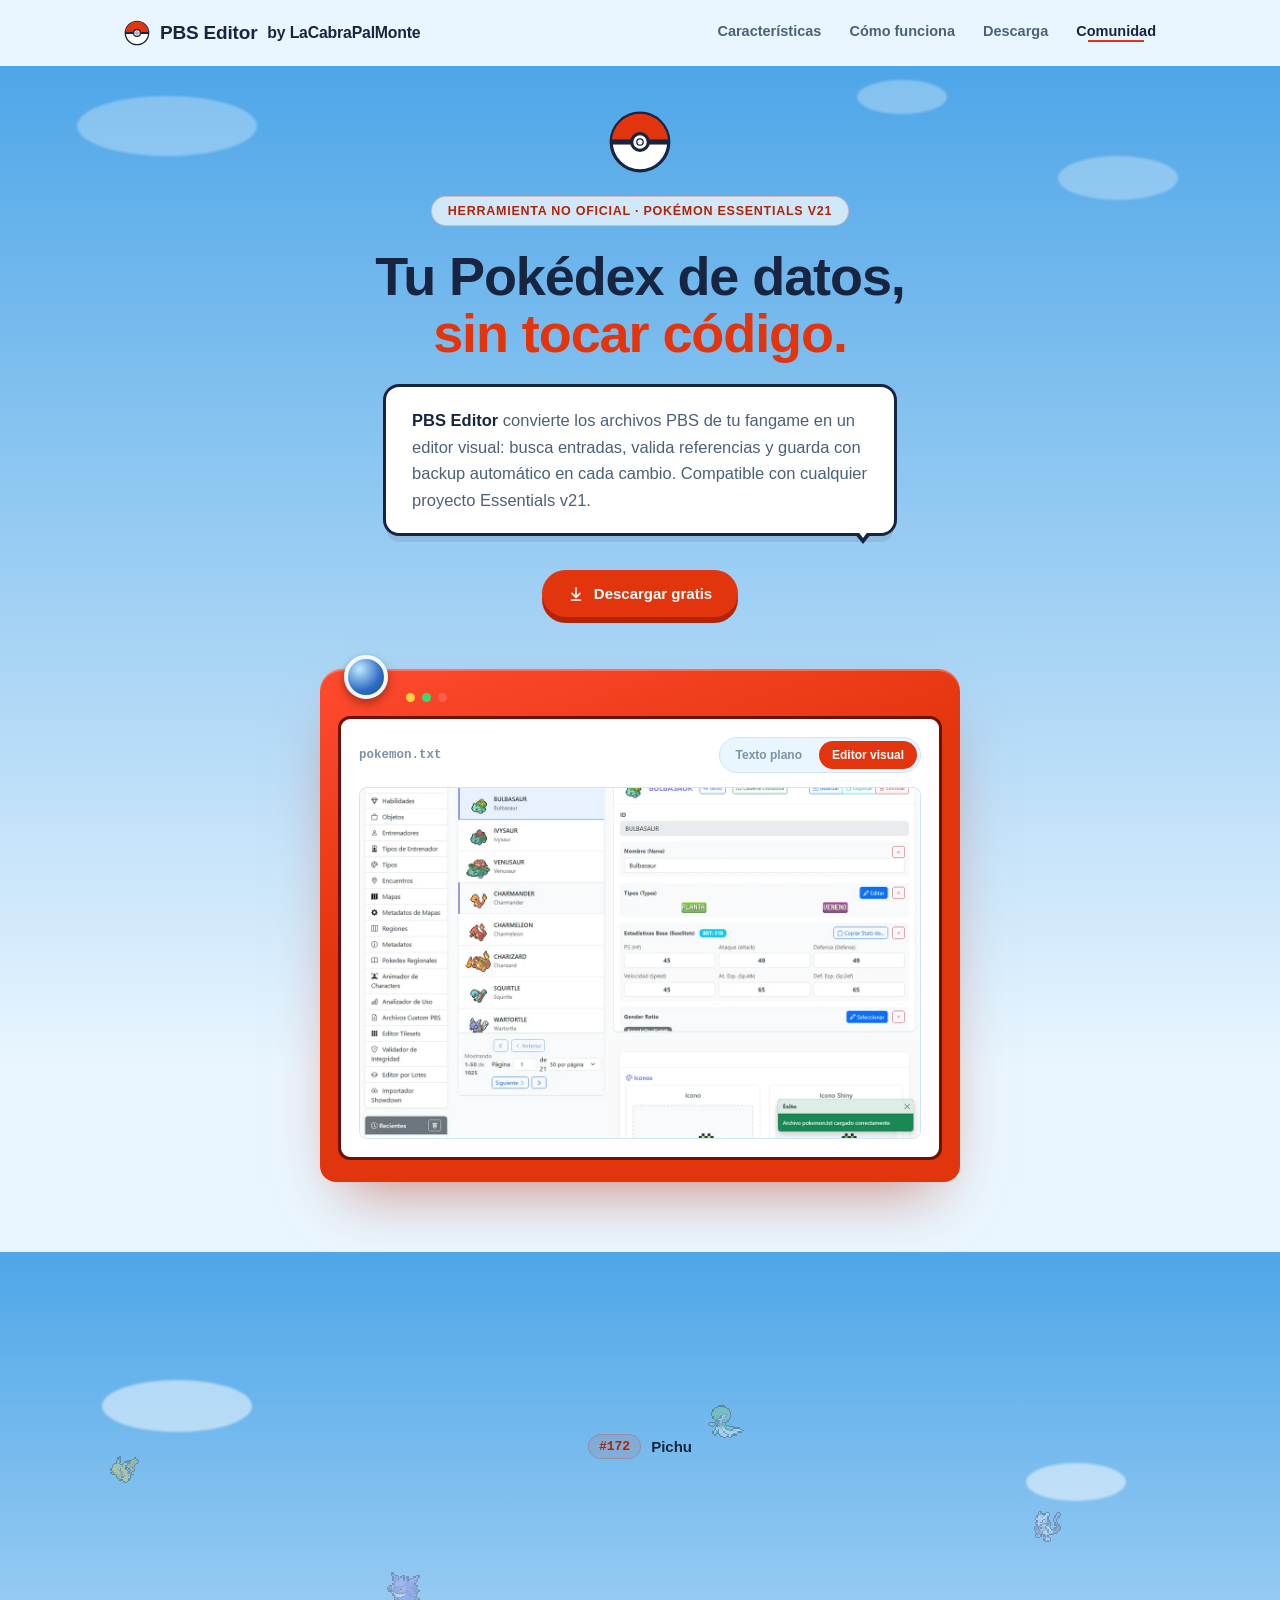
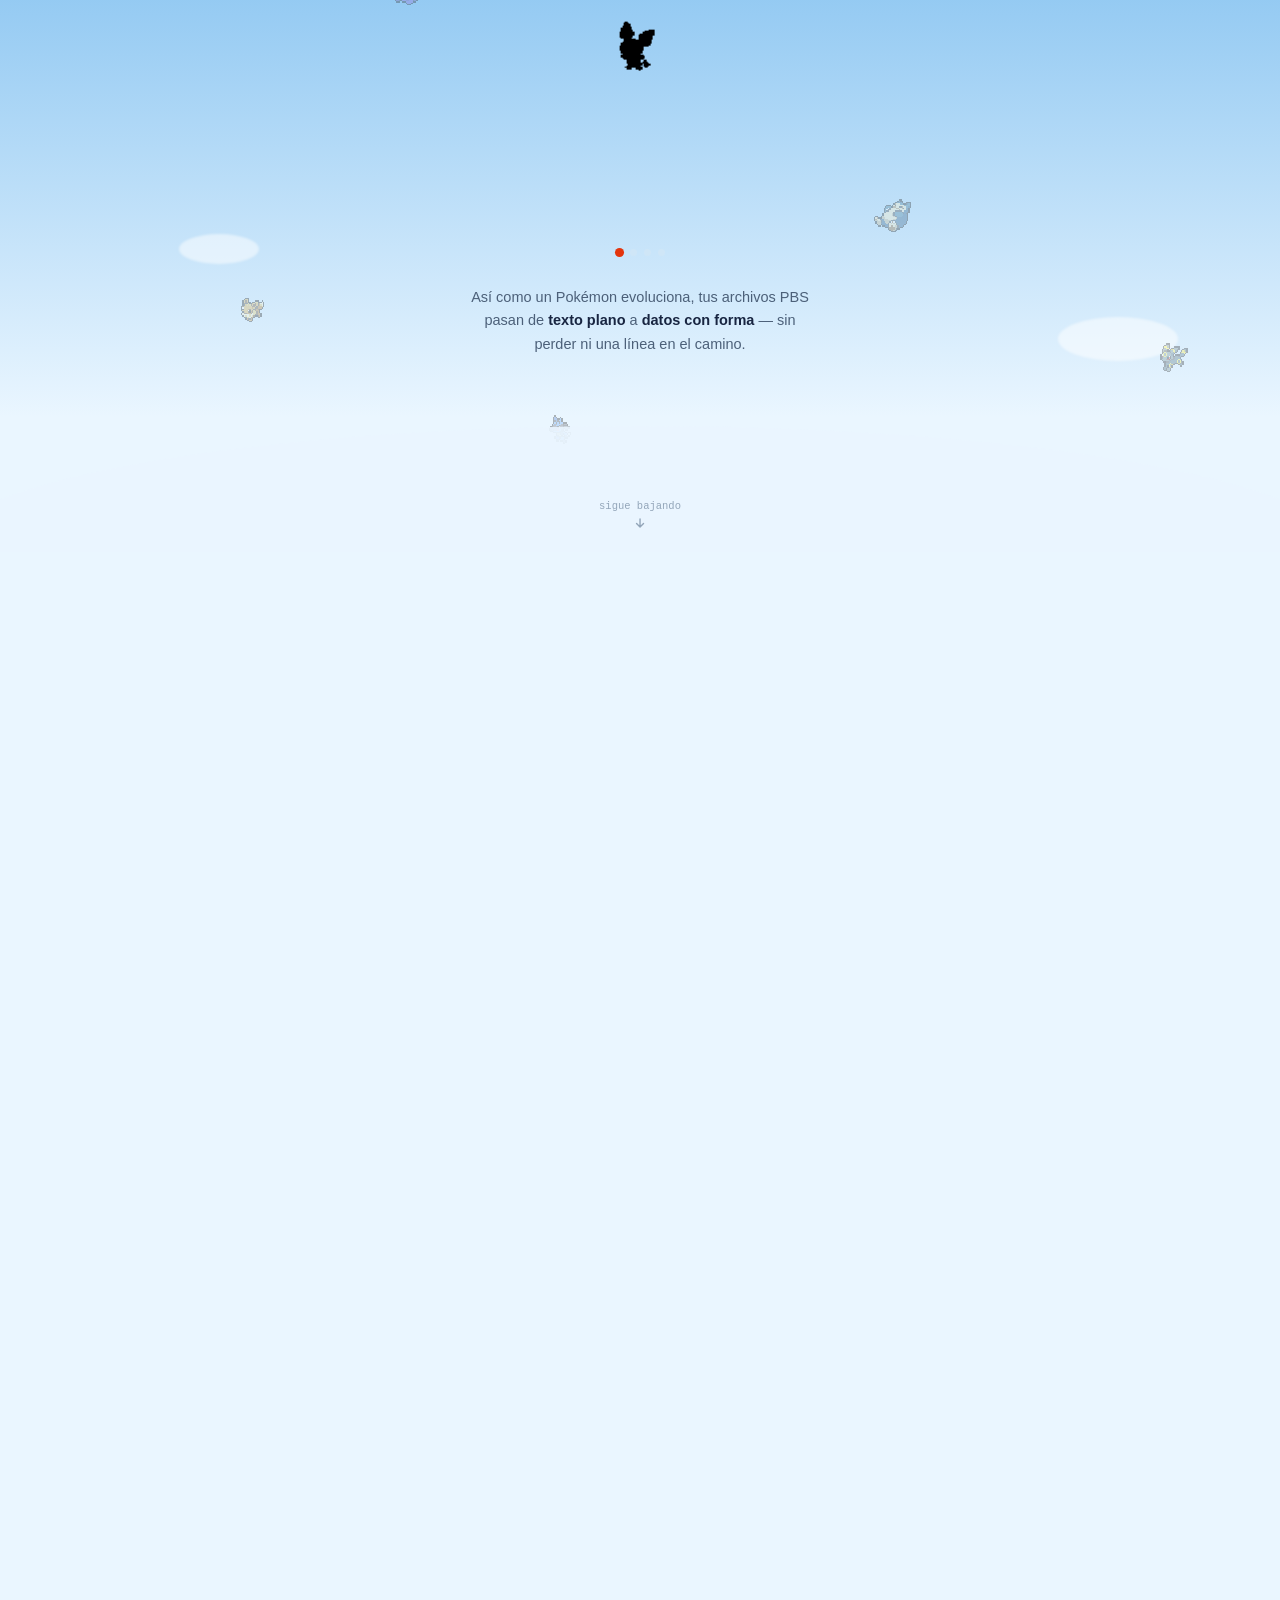
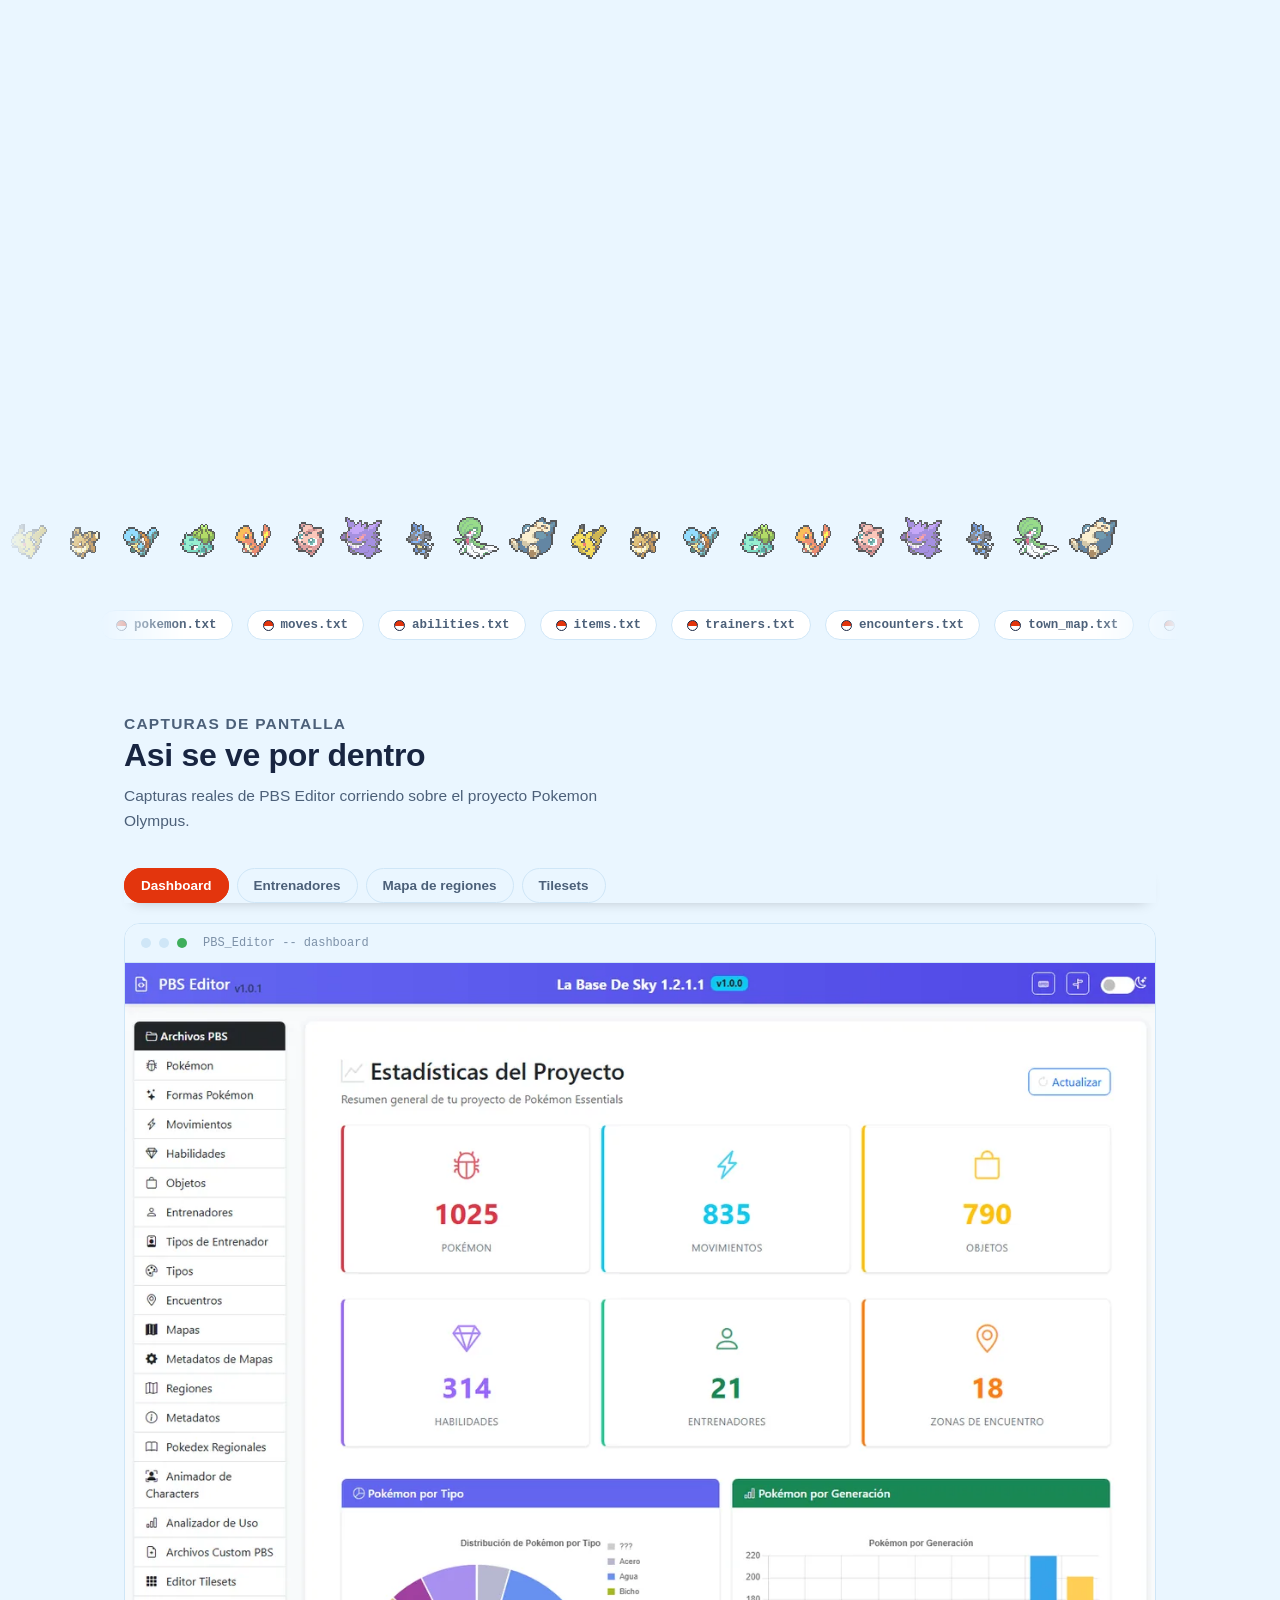
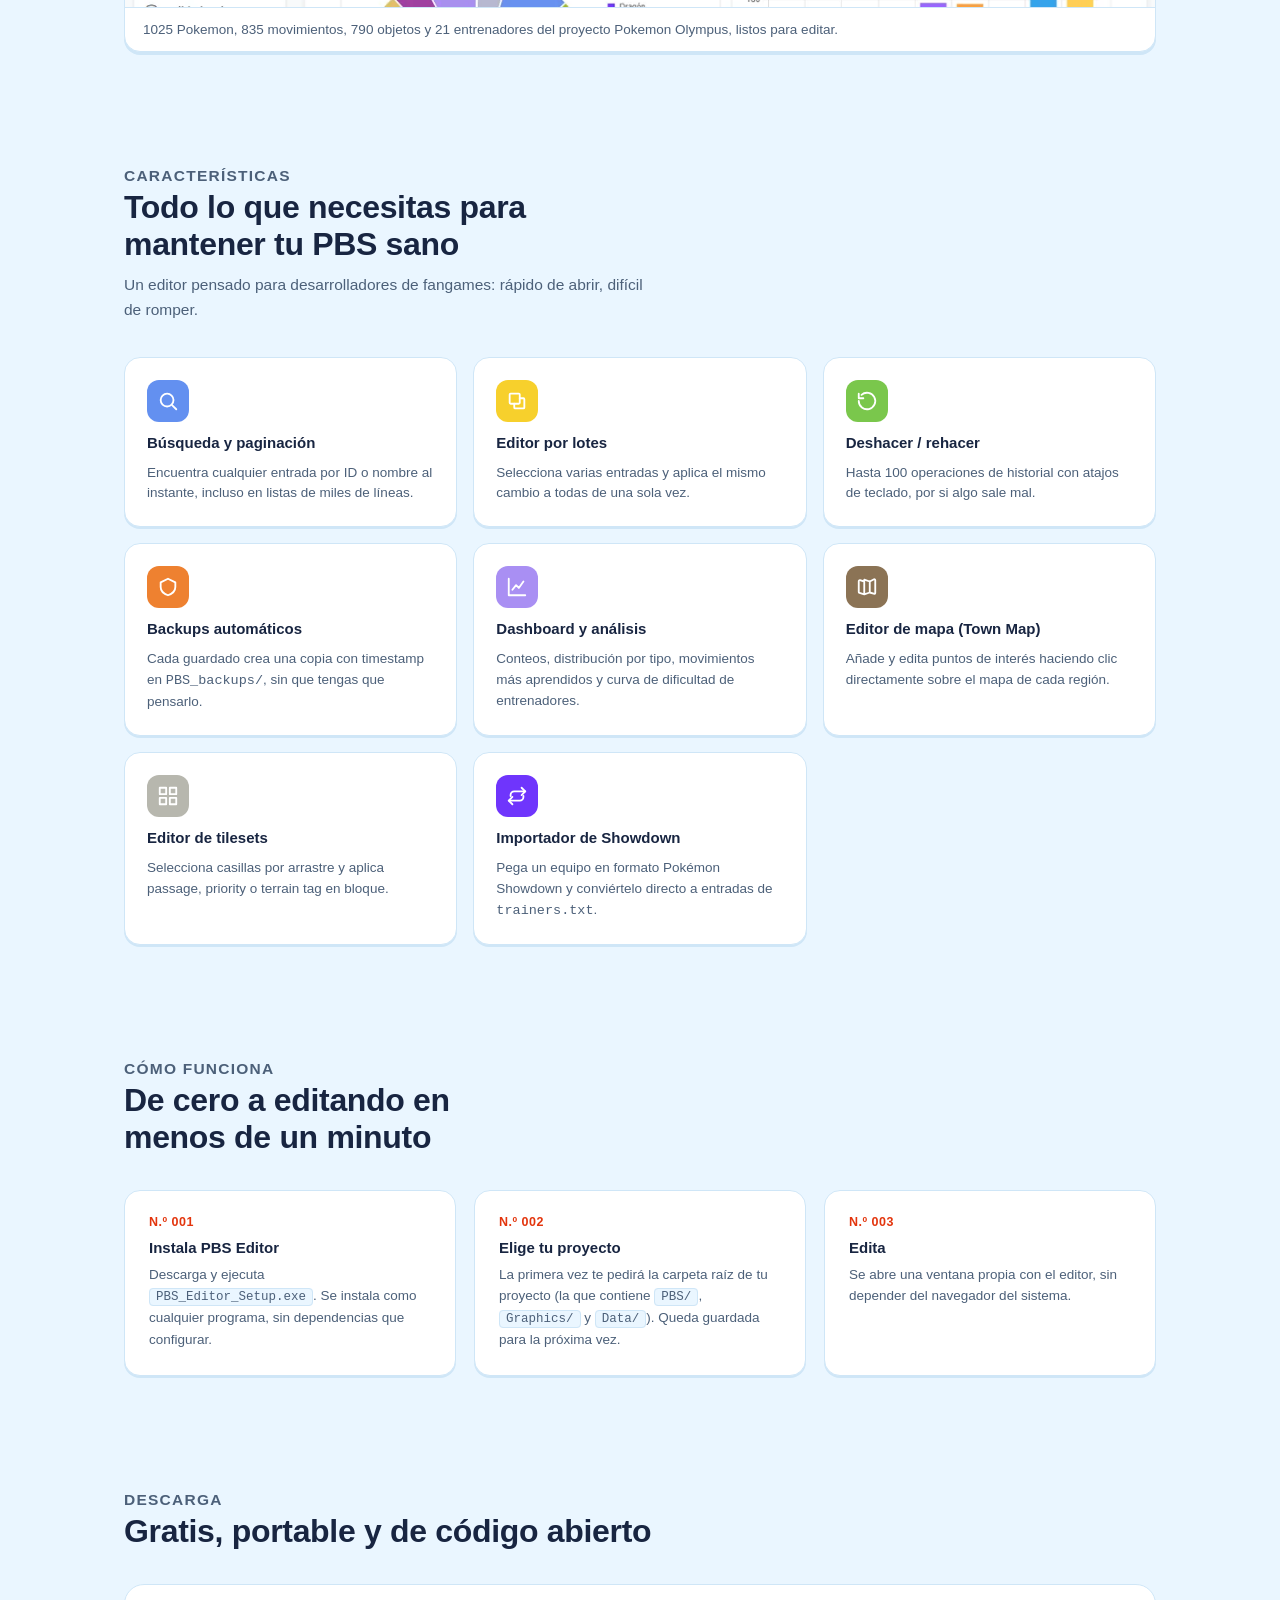
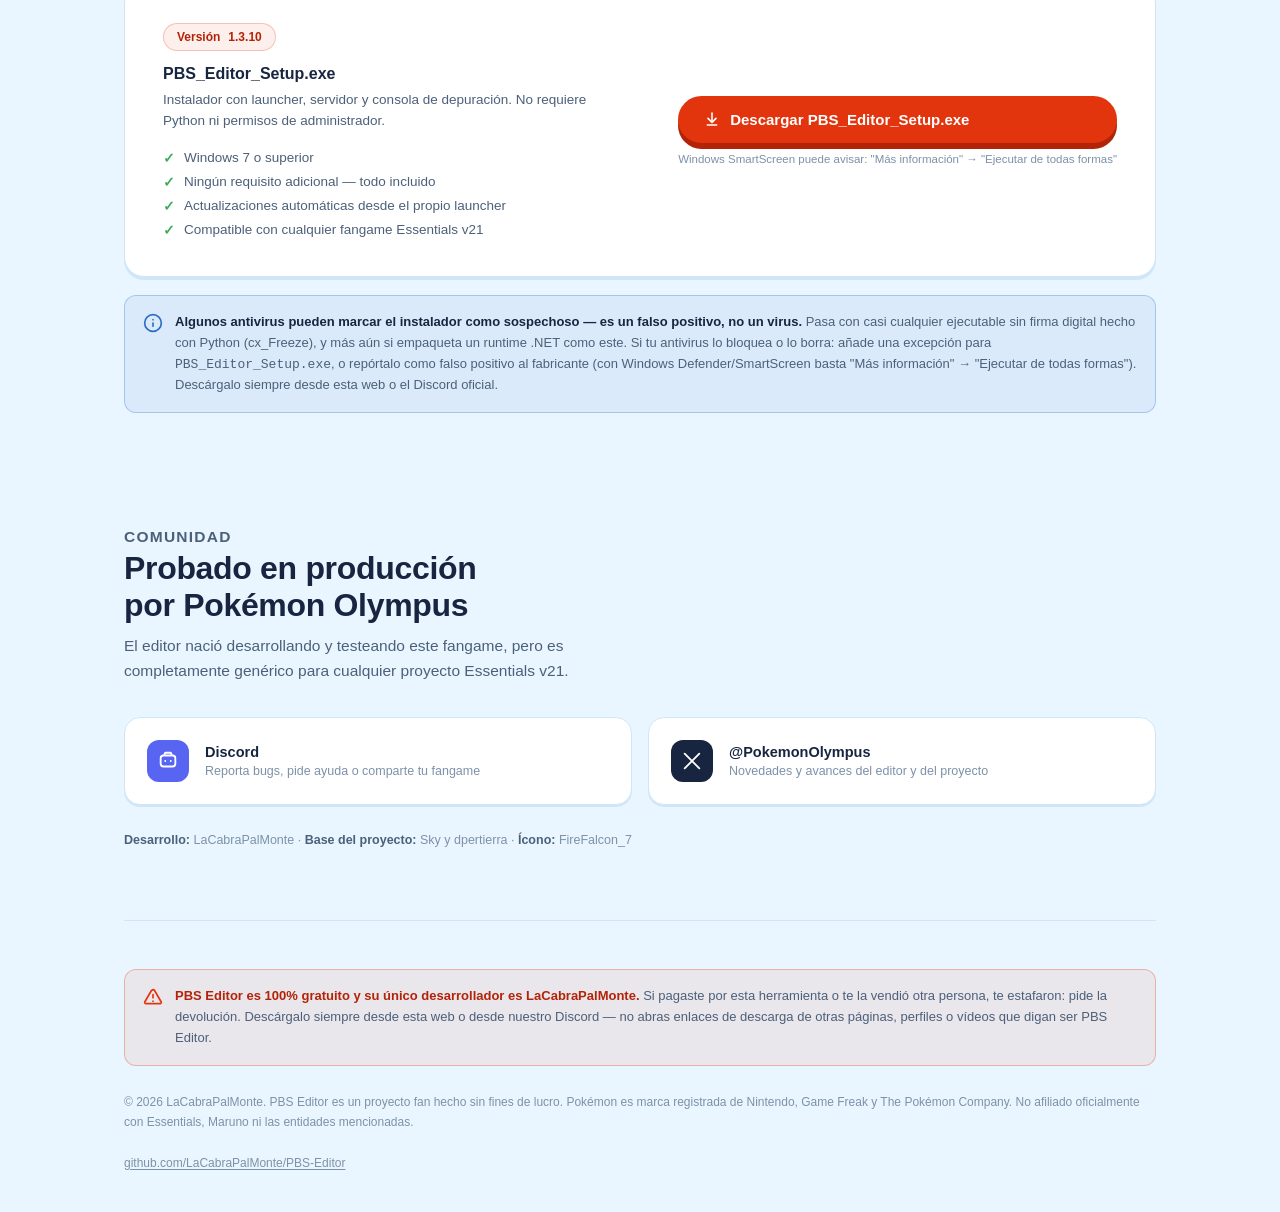
==== docs/index.html @ 1e27c416 "Actualiza a la versión 1.3.10 Co-Authored-By: Claude Opus 5.5 <noreply@anthropic.com>" ====
<!doctype html>
<html lang="es">
<head>
<meta charset="utf-8">
<meta name="viewport" content="width=device-width, initial-scale=1">
<title>PBS Editor — Editor visual de archivos PBS para Pokémon Essentials v21</title>
<meta name="description" content="Editor visual gratuito y de código abierto para archivos PBS de Pokémon Essentials v21. Instalación en un clic, con backups automáticos, dashboard de estadísticas y editor de mapas/tilesets.">
<meta property="og:type" content="website">
<meta property="og:title" content="PBS Editor — tu Pokédex de datos, sin tocar código">
<meta property="og:description" content="Editor visual gratuito para archivos PBS de cualquier fangame Pokémon Essentials v21. Instala y edita en minutos.">
<meta property="og:image" content="screenshots/dashboard.webp">
<link rel="icon" href="favicon.ico" type="image/x-icon">
<link rel="stylesheet" href="css/style.css">
<link rel="stylesheet" href="css/motion.css">
<link rel="stylesheet" href="css/evo.css">
<noscript><style>.m-in,.m-reveal{opacity:1!important;transform:none!important;} .evo-wrap{height:auto!important;}</style></noscript>
</head>
<body>


<nav class="top">
  <div class="brand">
    <svg class="ball" viewBox="0 0 100 100" aria-hidden="true">
      <circle cx="50" cy="50" r="45" fill="#fff" stroke="#182541" stroke-width="5"/>
      <path d="M6,50 A44,44 0 0 1 94,50 Z" fill="#e3350d"/>
      <rect x="4" y="46" width="92" height="8" fill="#182541"/>
      <circle cx="50" cy="50" r="13" fill="#fff" stroke="#182541" stroke-width="5"/>
      <circle cx="50" cy="50" r="5" fill="#fff" stroke="#182541" stroke-width="2"/>
    </svg>
    PBS Editor
    <sub class="text-muted">by LaCabraPalMonte</sub>
  </div>
  <div class="navlinks">
    <a href="#caracteristicas">Características</a>
    <a href="#como-funciona">Cómo funciona</a>
    <a href="#descarga">Descarga</a>
    <a href="#comunidad">Comunidad</a>
  </div>
</nav>

<div class="hero-sky">
  <div class="cloud" style="width:180px;height:60px;top:30px;left:6%;"></div>
  <div class="cloud" style="width:120px;height:44px;top:90px;right:8%;"></div>
  <div class="cloud" style="width:90px;height:34px;top:14px;right:26%;"></div>

  <div class="wrap hero">
    <svg class="ball-spin" viewBox="0 0 100 100" aria-hidden="true">
      <circle cx="50" cy="50" r="45" fill="#fff" stroke="#182541" stroke-width="5"/>
      <path d="M6,50 A44,44 0 0 1 94,50 Z" fill="#e3350d"/>
      <rect x="4" y="46" width="92" height="8" fill="#182541"/>
      <circle cx="50" cy="50" r="13" fill="#fff" stroke="#182541" stroke-width="5"/>
      <circle cx="50" cy="50" r="5" fill="#fff" stroke="#182541" stroke-width="2"/>
    </svg>

    <p class="eyebrow">Herramienta no oficial · Pokémon Essentials v21</p>
    <h1>Tu Pokédex de datos,<br><span class="hl">sin tocar código.</span></h1>

    <div class="textbox">
      <b>PBS Editor</b> convierte los archivos PBS de tu fangame en un editor visual: busca entradas, valida referencias y guarda con backup automático en cada cambio. Compatible con cualquier proyecto Essentials v21.
      <div class="arrow"></div>
    </div>

    <div class="cta-row">
      <a class="btn btn-primary" href="https://github.com/LaCabraPalMonte/PBS-Editor/releases/latest/download/PBS_Editor_Setup.exe">
        <svg viewBox="0 0 24 24" fill="none" stroke="currentColor" stroke-width="2.4" stroke-linecap="round"><path d="M12 3v13"/><path d="M6 11l6 6 6-6"/><path d="M5 21h14"/></svg>
        Descargar gratis
      </a>
    </div>

    <div class="dex">
      <div class="dex-lights"><span></span><span></span><span></span></div>
      <div class="dex-screen">
        <div class="dex-screen-head">
          <span class="file">pokemon.txt</span>
          <div class="toggle-group" role="group" aria-label="Vista del editor">
            <button type="button" data-view="raw" aria-pressed="false" onclick="showView('raw')">Texto plano</button>
            <button type="button" data-view="visual" aria-pressed="true" onclick="showView('visual')">Editor visual</button>
          </div>
        </div>
        <div class="view" id="view-raw">
          <pre class="code"><span class="tag">[PIKACHU]</span>
<span class="k">Name          = </span><span class="v">Pikachu</span>
<span class="k">Types         = </span><span class="v">ELECTRIC</span>
<span class="k">BaseStats     = </span><span class="v">35,55,40,90,50,50</span>
<span class="k">Abilities     = </span><span class="v">STATIC</span>
<span class="k">HiddenAbility = </span><span class="v">LIGHTNINGROD</span>
<span class="k">MoveLevelUp   = </span><span class="v">1,THUNDERSHOCK,1,TAILWHIP<span class="cursor"></span></span></pre>
        </div>
        <div class="view active" id="view-visual">
          <img class="shot-inline" src="screenshots/pokemon-editor.webp" alt="Captura real de PBS Editor: ficha de Bulbasaur con tipos y estadisticas base editables" loading="lazy" width="1200" height="750">
        </div>
      </div>
    </div>
  </div>
</div>

<div class="evo-wrap" id="evoWrap">
  <div class="evo-sticky">
    <div class="evo-layer" id="evoClouds">
      <span class="evo-cloud" style="width:150px;height:52px;top:12%;left:8%;"></span>
      <span class="evo-cloud" style="width:100px;height:38px;top:20%;right:12%;"></span>
      <span class="evo-cloud" style="width:80px;height:30px;top:60%;left:14%;"></span>
      <span class="evo-cloud" style="width:120px;height:44px;top:68%;right:8%;"></span>
    </div>
    <div class="evo-flash" id="evoFlash"></div>
    <div class="evo-layer evo-icons-drift" id="evoIconsDrift"></div>
    <div class="evo-ground"></div>
    <div class="evo-stage">
      <div class="evo-label"><span class="evo-no" id="evoNo">#004</span><span class="evo-name" id="evoName">Charmander</span></div>
      <div class="evo-sprite-wrap">
        <img class="evo-sprite silhouette" id="evoSpriteSil" src="" alt="" aria-hidden="true">
        <img class="evo-sprite color" id="evoSpriteColor" src="" alt="Evolución del Pokémon">
      </div>
      <div class="evo-dots" id="evoDots"><span class="on"></span><span></span><span></span><span></span></div>
      <p class="evo-caption">Así como un Pokémon evoluciona, tus archivos PBS pasan de <b>texto plano</b> a <b>datos con forma</b> — sin perder ni una línea en el camino.</p>
    </div>
    <div class="evo-scrollhint"><span>sigue bajando</span><svg viewBox="0 0 24 24" fill="none" stroke="currentColor" stroke-width="2.4" stroke-linecap="round"><path d="M12 5v14M6 13l6 6 6-6"/></svg></div>
  </div>
</div>

<div class="icon-strip" aria-hidden="true">
  <div class="icon-strip-track" id="iconStripTrack"></div>
</div>

<div class="strip" aria-hidden="true">
  <div class="strip-track">
    <span>pokemon.txt</span><span>moves.txt</span><span>abilities.txt</span><span>items.txt</span><span>trainers.txt</span><span>encounters.txt</span><span>town_map.txt</span><span>regional_dexes.txt</span><span>Tilesets.rxdata</span>
    <span>pokemon.txt</span><span>moves.txt</span><span>abilities.txt</span><span>items.txt</span><span>trainers.txt</span><span>encounters.txt</span><span>town_map.txt</span><span>regional_dexes.txt</span><span>Tilesets.rxdata</span>
  </div>
</div>

<div class="wrap">
  <section id="capturas">
    <div class="section-head">
      <p class="kicker">Capturas de pantalla</p>
      <h2>Asi se ve por dentro</h2>
      <p>Capturas reales de PBS Editor corriendo sobre el proyecto Pokemon Olympus.</p>
    </div>

    <div class="gallery-tabs" role="tablist" aria-label="Capturas de pantalla">
      <button type="button" data-shot="dashboard" aria-pressed="true" onclick="showShot('dashboard')">Dashboard</button>
      <button type="button" data-shot="trainer" aria-pressed="false" onclick="showShot('trainer')">Entrenadores</button>
      <button type="button" data-shot="map" aria-pressed="false" onclick="showShot('map')">Mapa de regiones</button>
      <button type="button" data-shot="tileset" aria-pressed="false" onclick="showShot('tileset')">Tilesets</button>
    </div>

    <div class="gallery-frame">
      <div class="gallery-bar">
        <span class="dot"></span><span class="dot"></span><span class="dot"></span>
        <span class="url" id="gallery-url">PBS_Editor -- dashboard</span>
      </div>
      <div class="gallery-shot active" id="shot-dashboard">
        <img src="screenshots/dashboard.webp" alt="Dashboard de estadisticas de PBS Editor con conteos de Pokemon, movimientos, objetos, habilidades, entrenadores y zonas de encuentro" loading="lazy" width="1200" height="750">
      </div>
      <div class="gallery-shot" id="shot-trainer">
        <img src="screenshots/trainer-editor.webp" alt="Editor de entrenadores de PBS Editor mostrando la ficha del entrenador Camper Liam" loading="lazy" width="1200" height="750">
      </div>
      <div class="gallery-shot" id="shot-map">
        <img src="screenshots/map-editor.webp" alt="Editor visual de mapa de regiones (Town Map) de PBS Editor con los puntos de interes de la region Essen" loading="lazy" width="1000" height="446">
      </div>
      <div class="gallery-shot" id="shot-tileset">
        <img src="screenshots/tileset-editor.webp" alt="Editor de tilesets de PBS Editor mostrando la hoja de tiles y sus propiedades de passage" loading="lazy" width="1200" height="750">
      </div>
      <p class="gallery-caption" id="gallery-caption">1025 Pokemon, 835 movimientos, 790 objetos y 21 entrenadores del proyecto Pokemon Olympus, listos para editar.</p>
    </div>
  </section>

  <section id="caracteristicas">
    <div class="section-head">
      <p class="kicker">Características</p>
      <h2>Todo lo que necesitas para mantener tu PBS sano</h2>
      <p>Un editor pensado para desarrolladores de fangames: rápido de abrir, difícil de romper.</p>
    </div>
    <div class="grid-features">
      <div class="feature">
        <div class="icon-badge" style="background:#6390f0;"><svg viewBox="0 0 24 24" fill="none" stroke="currentColor" stroke-width="2" stroke-linecap="round"><circle cx="11" cy="11" r="7"/><path d="M21 21l-4.3-4.3"/></svg></div>
        <h3>Búsqueda y paginación</h3>
        <p>Encuentra cualquier entrada por ID o nombre al instante, incluso en listas de miles de líneas.</p>
      </div>
      <div class="feature">
        <div class="icon-badge" style="background:#f7d02c;"><svg viewBox="0 0 24 24" fill="none" stroke="currentColor" stroke-width="2" stroke-linecap="round" stroke-linejoin="round"><rect x="4" y="4" width="11" height="11" rx="1"/><path d="M9 15v4a1 1 0 0 0 1 1h9a1 1 0 0 0 1-1v-9a1 1 0 0 0-1-1h-4"/></svg></div>
        <h3>Editor por lotes</h3>
        <p>Selecciona varias entradas y aplica el mismo cambio a todas de una sola vez.</p>
      </div>
      <div class="feature">
        <div class="icon-badge" style="background:#7ac74c;"><svg viewBox="0 0 24 24" fill="none" stroke="currentColor" stroke-width="2" stroke-linecap="round" stroke-linejoin="round"><path d="M3 12a9 9 0 1 0 3-6.7"/><path d="M3 4v5h5"/></svg></div>
        <h3>Deshacer / rehacer</h3>
        <p>Hasta 100 operaciones de historial con atajos de teclado, por si algo sale mal.</p>
      </div>
      <div class="feature">
        <div class="icon-badge" style="background:#ee8130;"><svg viewBox="0 0 24 24" fill="none" stroke="currentColor" stroke-width="2" stroke-linecap="round" stroke-linejoin="round"><path d="M12 3l8 4v5c0 5-3.5 7.5-8 9-4.5-1.5-8-4-8-9V7z"/></svg></div>
        <h3>Backups automáticos</h3>
        <p>Cada guardado crea una copia con timestamp en <code>PBS_backups/</code>, sin que tengas que pensarlo.</p>
      </div>
      <div class="feature">
        <div class="icon-badge" style="background:#a98ff3;"><svg viewBox="0 0 24 24" fill="none" stroke="currentColor" stroke-width="2" stroke-linecap="round" stroke-linejoin="round"><path d="M3 3v18h18"/><path d="M7 15l4-5 3 3 5-7"/></svg></div>
        <h3>Dashboard y análisis</h3>
        <p>Conteos, distribución por tipo, movimientos más aprendidos y curva de dificultad de entrenadores.</p>
      </div>
      <div class="feature">
        <div class="icon-badge" style="background:#8b7355;"><svg viewBox="0 0 24 24" fill="none" stroke="currentColor" stroke-width="2" stroke-linecap="round" stroke-linejoin="round"><path d="M9 20l-5.2-1.5a1 1 0 0 1-.8-1V5.6a1 1 0 0 1 1.3-1L9 6m0 14l6-2m-6 2V6m6 12l5.2 1.5a1 1 0 0 0 .8-1V4.6a1 1 0 0 0-1.3-1L15 6m0 12V6m0 0L9 4"/></svg></div>
        <h3>Editor de mapa (Town Map)</h3>
        <p>Añade y edita puntos de interés haciendo clic directamente sobre el mapa de cada región.</p>
      </div>
      <div class="feature">
        <div class="icon-badge" style="background:#b7b7ae;"><svg viewBox="0 0 24 24" fill="none" stroke="currentColor" stroke-width="2" stroke-linecap="round" stroke-linejoin="round"><rect x="3" y="3" width="7" height="7"/><rect x="14" y="3" width="7" height="7"/><rect x="3" y="14" width="7" height="7"/><rect x="14" y="14" width="7" height="7"/></svg></div>
        <h3>Editor de tilesets</h3>
        <p>Selecciona casillas por arrastre y aplica passage, priority o terrain tag en bloque.</p>
      </div>
      <div class="feature">
        <div class="icon-badge" style="background:#6f35fc;"><svg viewBox="0 0 24 24" fill="none" stroke="currentColor" stroke-width="2" stroke-linecap="round" stroke-linejoin="round"><path d="M17 3l4 4-4 4"/><path d="M21 7H9a4 4 0 0 0-4 4v1"/><path d="M7 21l-4-4 4-4"/><path d="M3 17h12a4 4 0 0 0 4-4v-1"/></svg></div>
        <h3>Importador de Showdown</h3>
        <p>Pega un equipo en formato Pokémon Showdown y conviértelo directo a entradas de <code>trainers.txt</code>.</p>
      </div>
    </div>
  </section>

  <section id="como-funciona">
    <div class="section-head">
      <p class="kicker">Cómo funciona</p>
      <h2>De cero a editando en menos de un minuto</h2>
    </div>
    <div class="steps">
      <div class="step">
        <span class="n">N.º 001</span>
        <h3>Instala PBS Editor</h3>
        <p>Descarga y ejecuta <code>PBS_Editor_Setup.exe</code>. Se instala como cualquier programa, sin dependencias que configurar.</p>
      </div>
      <div class="step">
        <span class="n">N.º 002</span>
        <h3>Elige tu proyecto</h3>
        <p>La primera vez te pedirá la carpeta raíz de tu proyecto (la que contiene <code>PBS/</code>, <code>Graphics/</code> y <code>Data/</code>). Queda guardada para la próxima vez.</p>
      </div>
      <div class="step">
        <span class="n">N.º 003</span>
        <h3>Edita</h3>
        <p>Se abre una ventana propia con el editor, sin depender del navegador del sistema.</p>
      </div>
    </div>
  </section>

  <section id="descarga">
    <div class="section-head">
      <p class="kicker">Descarga</p>
      <h2>Gratis, portable y de código abierto</h2>
    </div>
    <div class="download-panel">
      <div class="dl-left">
        <span class="version-badge">Versión <b>1.3.10</b></span>
        <h3 style="font-size:16px; margin:0 0 6px; font-weight:800;">PBS_Editor_Setup.exe</h3>
        <p style="color:var(--ink-dim); font-size:13.5px; line-height:1.6; margin:0;">Instalador con launcher, servidor y consola de depuración. No requiere Python ni permisos de administrador.</p>
        <ul class="req-list">
          <li>Windows 7 o superior</li>
          <li>Ningún requisito adicional — todo incluido</li>
          <li>Actualizaciones automáticas desde el propio launcher</li>
          <li>Compatible con cualquier fangame Essentials v21</li>
        </ul>
      </div>
      <div class="dl-right">
        <a class="btn btn-primary" href="https://github.com/LaCabraPalMonte/PBS-Editor/releases/latest/download/PBS_Editor_Setup.exe">
          <svg viewBox="0 0 24 24" fill="none" stroke="currentColor" stroke-width="2.4" stroke-linecap="round"><path d="M12 3v13"/><path d="M6 11l6 6 6-6"/><path d="M5 21h14"/></svg>
          Descargar PBS_Editor_Setup.exe
        </a>
        <span class="fine">Windows SmartScreen puede avisar: "Más información" → "Ejecutar de todas formas"</span>
      </div>
    </div>
    <div class="av-notice">
      <svg viewBox="0 0 24 24" fill="none" stroke="currentColor" stroke-width="2" stroke-linecap="round" stroke-linejoin="round"><circle cx="12" cy="12" r="10"/><path d="M12 16v-4"/><path d="M12 8h.01"/></svg>
      <span><b>Algunos antivirus pueden marcar el instalador como sospechoso — es un falso positivo, no un virus.</b> Pasa con casi cualquier ejecutable sin firma digital hecho con Python (cx_Freeze), y más aún si empaqueta un runtime .NET como este. Si tu antivirus lo bloquea o lo borra: añade una excepción para <code>PBS_Editor_Setup.exe</code>, o repórtalo como falso positivo al fabricante (con Windows Defender/SmartScreen basta "Más información" → "Ejecutar de todas formas"). Descárgalo siempre desde esta web o el Discord oficial.</span>
    </div>
  </section>

  <section id="comunidad">
    <div class="section-head">
      <p class="kicker">Comunidad</p>
      <h2>Probado en producción por Pokémon Olympus</h2>
      <p>El editor nació desarrollando y testeando este fangame, pero es completamente genérico para cualquier proyecto Essentials v21.</p>
    </div>
    <div class="community">
      <a class="comm-card" href="https://discord.gg/WQEmUtgner">
        <div class="icon-badge" style="background:#5865F2;"><svg viewBox="0 0 24 24" fill="none" stroke="#fff" stroke-width="2" stroke-linecap="round" stroke-linejoin="round"><rect x="4" y="6" width="16" height="12" rx="3"/><path d="M9 12h.01M15 12h.01"/><path d="M8 5l1-2h6l1 2"/></svg></div>
        <div><h3>Discord</h3><p>Reporta bugs, pide ayuda o comparte tu fangame</p></div>
      </a>
      <a class="comm-card" href="https://x.com/PokemonOlympus">
        <div class="icon-badge" style="background:#182541;"><svg viewBox="0 0 24 24" fill="none" stroke="#fff" stroke-width="2" stroke-linecap="round" stroke-linejoin="round"><path d="M4 4l16 16M20 4L4 20"/></svg></div>
        <div><h3>@PokemonOlympus</h3><p>Novedades y avances del editor y del proyecto</p></div>
      </a>
    </div>
    <p class="credits"><b>Desarrollo:</b> LaCabraPalMonte · <b>Base del proyecto:</b> Sky y dpertierra · <b>Ícono:</b> FireFalcon_7</p>
  </section>

  <footer>
    <div class="scam-notice">
      <svg viewBox="0 0 24 24" fill="none" stroke="currentColor" stroke-width="2" stroke-linecap="round" stroke-linejoin="round"><path d="M10.3 3.86l-8.2 14.14A1.5 1.5 0 0 0 3.4 20h17.2a1.5 1.5 0 0 0 1.3-2L13.7 3.86a1.5 1.5 0 0 0-2.6 0z"/><path d="M12 9v4"/><path d="M12 17h.01"/></svg>
      <span><b>PBS Editor es 100% gratuito y su único desarrollador es LaCabraPalMonte.</b> Si pagaste por esta herramienta o te la vendió otra persona, te estafaron: pide la devolución. Descárgalo siempre desde esta web o desde nuestro Discord — no abras enlaces de descarga de otras páginas, perfiles o vídeos que digan ser PBS Editor.</span>
    </div>
    <div class="foot-row">
      <span>© 2026 LaCabraPalMonte. PBS Editor es un proyecto fan hecho sin fines de lucro. Pokémon es marca registrada de Nintendo, Game Freak y The Pokémon Company. No afiliado oficialmente con Essentials, Maruno ni las entidades mencionadas.</span>
      <span><a href="https://github.com/LaCabraPalMonte/PBS-Editor">github.com/LaCabraPalMonte/PBS-Editor</a></span>
    </div>
  </footer>
</div>

<div class="m-lightbox" id="mLightbox" hidden>
  <div class="m-lb-backdrop"></div>
  <div class="m-lb-frame" id="mLbFrame">
    <div class="m-lb-bar"><span id="mLbName">captura</span><button id="mLbClose" type="button" aria-label="Cerrar">✕</button></div>
    <div class="m-lb-shot" id="mLbShot"><img id="mLbImg" src="" alt=""></div>
    <div class="m-lb-hint">Esc para cerrar · arrastra hacia abajo para cerrar · desliza a los lados para cambiar de captura</div>
  </div>
</div>

<script src="js/main.js"></script>
<script src="js/motion.js"></script>
<script src="js/evo-data.js"></script>
<script src="js/evo.js"></script>

</body>
</html>
---- docs/css/style.css ----
:root{
    --sky-top:#4EA6E8;
    --sky-bottom:#eaf6ff;
    --page:#eaf6ff;
    --panel:#ffffff;
    --line:#cfe6f7;
    --ink:#182541;
    --ink-dim:#4c6079;
    --ink-faint:#7d91a8;
    --red:#e3350d;
    --red-dark:#b32307;
    --yellow:#ffcb05;
    --blue:#2f6dc4;
    --mono: ui-monospace, "Cascadia Code", "JetBrains Mono", "SFMono-Regular", Consolas, monospace;
    --sans: -apple-system, "Segoe UI", Roboto, "Helvetica Neue", Arial, sans-serif;
    color-scheme: light;
  }

  :root[data-theme="dark"]{
    --sky-top:#0c1f3d; --sky-bottom:#0a1730; --page:#0a1730;
    --panel:#122142; --line:#22345c;
    --ink:#eef3ff; --ink-dim:#a9bbd6; --ink-faint:#7488a8;
    --yellow:#ffd23f; --blue:#5b9bf0;
    color-scheme: dark;
  }
  @media (prefers-color-scheme: dark){
    :root:not([data-theme="light"]){
      --sky-top:#0c1f3d; --sky-bottom:#0a1730; --page:#0a1730;
      --panel:#122142; --line:#22345c;
      --ink:#eef3ff; --ink-dim:#a9bbd6; --ink-faint:#7488a8;
      --yellow:#ffd23f; --blue:#5b9bf0;
      color-scheme: dark;
    }
  }

  *{box-sizing:border-box;}
  html,body{margin:0;padding:0;}
  body{
    background:var(--page);
    color:var(--ink);
    font-family:var(--sans);
    -webkit-font-smoothing:antialiased;
  }
  @media (prefers-reduced-motion: reduce){
    *{animation-duration:.001ms !important; animation-iteration-count:1 !important; scroll-behavior:auto !important;}
  }
  a{color:inherit;}
  img,svg{display:block; max-width:100%;}

  .wrap{max-width:1080px; margin:0 auto; padding:0 24px;}

  /* ---------- NAV ---------- */
  nav.top{
    display:flex; align-items:center; justify-content:space-between;
    padding:20px 24px; max-width:1080px; margin:0 auto;
  }
  .brand{display:flex; align-items:center; gap:10px; font-weight:800; font-size:19px; letter-spacing:-.01em;}
  .brand .ball{width:26px; height:26px; flex:none;}
  .navlinks{display:flex; gap:28px; font-weight:600; font-size:14.5px;}
  .navlinks a{text-decoration:none; color:var(--ink-dim); border-bottom:2px solid transparent; padding-bottom:3px; transition:color .15s,border-color .15s;}
  .navlinks a:hover, .navlinks a:focus-visible{color:var(--ink); border-color:var(--red);}
  .navlinks a:focus-visible{outline:2px solid var(--blue); outline-offset:4px;}
  @media (max-width:640px){ .navlinks{display:none;} }

  /* ---------- HERO ---------- */
  .hero-sky{
    background:linear-gradient(180deg, var(--sky-top), var(--sky-bottom) 85%);
    border-radius:0 0 40px 40px;
    padding-bottom:70px;
    position:relative;
    overflow:hidden;
  }
  .cloud{position:absolute; background:rgba(255,255,255,.55); border-radius:50%; filter:blur(1px);}
  :root[data-theme="dark"] .cloud, @media (prefers-color-scheme:dark){ .cloud{background:rgba(255,255,255,.06);} }

  .hero{padding:44px 0 0; text-align:center;}
  .ball-spin{width:64px; height:64px; margin:0 auto 22px; animation:float 4s ease-in-out infinite;}
  @keyframes float{0%,100%{transform:translateY(0) rotate(-6deg);} 50%{transform:translateY(-8px) rotate(6deg);}}

  .eyebrow{
    display:inline-flex; align-items:center; gap:8px;
    background:rgba(255,255,255,.7); color:var(--red-dark);
    font-weight:800; font-size:12.5px; letter-spacing:.06em; text-transform:uppercase;
    padding:7px 16px; border-radius:999px; margin:0 0 22px;
    border:1px solid rgba(227,53,13,.25);
  }
  :root[data-theme="dark"] .eyebrow{ background:rgba(18,33,66,.7); color:var(--yellow); border-color:rgba(255,210,63,.3);}

  h1{
    font-weight:800; letter-spacing:-.02em; text-wrap:balance;
    font-size:clamp(32px,5.2vw,54px); line-height:1.06; color:var(--ink);
    margin:0 0 22px;
  }
  h1 .hl{color:var(--red);}
  :root[data-theme="dark"] h1 .hl{color:var(--yellow);}

  .textbox{
    position:relative;
    max-width:56ch; margin:0 auto 34px;
    background:var(--panel); border:3px solid var(--ink);
    border-radius:16px; padding:20px 26px;
    text-align:left; font-size:16.5px; line-height:1.6; color:var(--ink-dim);
    box-shadow:0 10px 0 -4px rgba(0,0,0,.08);
  }
  .textbox b{color:var(--ink); font-weight:700;}
  .textbox .arrow{
    position:absolute; right:22px; bottom:-11px;
    width:0; height:0;
    border-left:9px solid transparent; border-right:9px solid transparent;
    border-top:11px solid var(--ink);
    animation:blink2 1.1s steps(1) infinite;
  }
  .textbox .arrow::after{
    content:""; position:absolute; left:-6px; top:-14px;
    border-left:6px solid transparent; border-right:6px solid transparent; border-top:8px solid var(--panel);
  }
  @keyframes blink2{50%{opacity:.15;}}

  .cta-row{display:flex; justify-content:center; flex-wrap:wrap; gap:14px; margin-bottom:52px;}
  .btn{
    font-weight:800; font-size:15px; text-decoration:none;
    padding:15px 26px; border-radius:999px;
    display:inline-flex; align-items:center; gap:10px;
    transition:transform .15s, box-shadow .15s;
  }
  .btn:focus-visible{outline:3px solid var(--blue); outline-offset:3px;}
  .btn-primary{background:var(--red); color:#fff; box-shadow:0 6px 0 var(--red-dark);}
  .btn-primary:hover{transform:translateY(2px); box-shadow:0 4px 0 var(--red-dark);}
  .btn-primary:active{transform:translateY(6px); box-shadow:0 0 0 var(--red-dark);}
  .btn-ghost{background:var(--panel); color:var(--ink); border:2px solid var(--line); box-shadow:0 6px 0 var(--line);}
  .btn-ghost:hover{transform:translateY(2px); box-shadow:0 4px 0 var(--line);}
  .btn svg{width:16px; height:16px; flex:none;}

  /* ---------- POKEDEX MOCK ---------- */
  .dex{
    max-width:640px; margin:0 auto; text-align:left;
    background:linear-gradient(160deg,#ff4a30,var(--red) 40%);
    border-radius:22px 22px 16px 16px;
    padding:18px 18px 22px;
    box-shadow:0 30px 60px -25px rgba(180,40,10,.55), inset 0 2px 0 rgba(255,255,255,.25);
    position:relative;
  }
  .dex::before{
    content:""; position:absolute; top:-14px; left:24px;
    width:36px; height:36px; border-radius:50%;
    background:radial-gradient(circle at 32% 28%, #bfe9ff, var(--blue) 60%, #1c4f8f 100%);
    border:4px solid #f4f8fb;
    box-shadow:0 4px 10px rgba(0,0,0,.35);
  }
  .dex-lights{display:flex; gap:7px; margin:6px 0 14px 68px;}
  .dex-lights span{width:9px; height:9px; border-radius:50%; display:block;}
  .dex-lights span:nth-child(1){background:#ffd23f;}
  .dex-lights span:nth-child(2){background:#3fd672;}
  .dex-lights span:nth-child(3){background:#ff5d4e;}

  .dex-screen{
    background:var(--panel); border-radius:12px; border:3px solid #6e1004;
    padding:18px; min-height:250px;
  }
  .dex-screen-head{
    display:flex; align-items:center; justify-content:space-between; margin-bottom:14px;
    flex-wrap:wrap; gap:10px;
  }
  .dex-screen-head span.file{font-family:var(--mono); font-size:12.5px; color:var(--ink-faint); font-weight:600;}
  .toggle-group{display:flex; gap:4px; background:var(--page); padding:3px; border-radius:999px; border:1px solid var(--line);}
  .toggle-group button{
    font-weight:700; font-size:12px; padding:7px 13px; border-radius:999px; border:none;
    background:transparent; color:var(--ink-faint); cursor:pointer;
  }
  .toggle-group button[aria-pressed="true"]{background:var(--red); color:#fff;}
  .toggle-group button:focus-visible{outline:2px solid var(--blue); outline-offset:2px;}

  .view{display:none;}
  .view.active{display:block; animation:fadein .25s ease;}
  @keyframes fadein{from{opacity:0; transform:translateY(4px);} to{opacity:1; transform:none;}}

  pre.code{font-family:var(--mono); font-size:13px; line-height:1.85; color:var(--ink-dim); margin:0; white-space:pre-wrap;}
  pre.code .k{color:var(--ink-faint);}
  pre.code .v{color:var(--ink); font-weight:600;}
  pre.code .tag{color:var(--red); font-weight:700;}
  pre.code .cursor{display:inline-block; width:7px; height:14px; background:var(--red); vertical-align:text-bottom; animation:blink2 1s steps(1) infinite;}

  .shot-inline{width:100%; height:auto; display:block; border-radius:8px; border:1px solid var(--line);}
  .gallery-tabs{display:flex; flex-wrap:wrap; gap:8px; margin-bottom:20px;}
  .gallery-tabs button{font-weight:700; font-size:13.5px; padding:9px 16px; border-radius:999px; border:1.5px solid var(--line); background:var(--panel); color:var(--ink-dim); cursor:pointer;}
  .gallery-tabs button[aria-pressed="true"]{background:var(--red); border-color:var(--red); color:#fff;}
  .gallery-tabs button:focus-visible{outline:2px solid var(--blue); outline-offset:2px;}
  .gallery-frame{border:1px solid var(--line); border-radius:16px; overflow:hidden; background:var(--panel); box-shadow:0 3px 0 var(--line);}
  .gallery-bar{display:flex; align-items:center; gap:8px; padding:12px 16px; background:var(--page); border-bottom:1px solid var(--line);}
  .gallery-bar .dot{width:10px; height:10px; border-radius:50%; background:var(--line); display:block;}
  .gallery-bar .dot:nth-child(3){background:#3fae5c;}
  .gallery-bar .url{margin-left:8px; font-family:var(--mono); font-size:12px; color:var(--ink-faint);}
  .gallery-shot{display:none;}
  .gallery-shot.active{display:block; animation:fadein .3s ease;}
  .gallery-shot img{width:100%; height:auto; display:block;}
  .gallery-caption{padding:14px 18px; font-size:13.5px; color:var(--ink-dim); border-top:1px solid var(--line); margin:0;}

  /* ---------- MARQUEE ---------- */
  .strip{overflow:hidden; padding:26px 0 8px; margin:0 auto 8px; max-width:1080px;
    -webkit-mask-image:linear-gradient(90deg,transparent,#000 8%,#000 92%,transparent);
    mask-image:linear-gradient(90deg,transparent,#000 8%,#000 92%,transparent);
  }
  .strip-track{display:flex; gap:14px; width:max-content; animation:scroll 32s linear infinite;}
  .strip:hover .strip-track{animation-play-state:paused;}
  @keyframes scroll{from{transform:translateX(0);} to{transform:translateX(-50%);}}
  .strip-track span{
    font-family:var(--mono); font-size:12.5px; font-weight:600; color:var(--ink-dim);
    white-space:nowrap; display:flex; align-items:center; gap:7px;
    background:var(--panel); border:1.5px solid var(--line); border-radius:999px; padding:7px 15px;
  }
  .strip-track span::before{content:""; width:9px; height:9px; border-radius:50%; background:linear-gradient(180deg,var(--red) 50%,#fff 50%); border:1px solid var(--ink); flex:none;}

  /* ---------- SECTIONS ---------- */
  section{padding:56px 0;}
  .section-head{margin:0 0 34px; max-width:60ch;}
  .kicker{font-weight:800; font-size:13px; letter-spacing:.08em; text-transform:uppercase; color:var(--red); margin:0 0 8px;}
  :root[data-theme="dark"] .kicker{color:var(--yellow);}
  h2{font-size:clamp(24px,3.4vw,32px); font-weight:800; letter-spacing:-.01em; margin:0 0 10px; text-wrap:balance;}
  .section-head p{color:var(--ink-dim); line-height:1.6; margin:0; font-size:15.5px;}

  .grid-features{display:grid; grid-template-columns:repeat(auto-fill,minmax(250px,1fr)); gap:16px;}
  .feature{background:var(--panel); border:1px solid var(--line); border-radius:16px; padding:22px; display:flex; flex-direction:column; gap:12px; box-shadow:0 2px 0 var(--line);}
  .icon-badge{width:42px; height:42px; border-radius:12px; display:flex; align-items:center; justify-content:center; flex:none;}
  .icon-badge svg{width:22px; height:22px; color:#fff;}
  .feature h3{font-size:15px; font-weight:800; margin:0;}
  .feature p{font-size:13.5px; line-height:1.55; color:var(--ink-dim); margin:0;}

  .steps{display:grid; grid-template-columns:repeat(3,1fr); gap:18px;}
  @media (max-width:760px){ .steps{grid-template-columns:1fr;} .grid-features{grid-template-columns:1fr 1fr;} }
  @media (max-width:520px){ .grid-features{grid-template-columns:1fr;} }
  .step{border:1px solid var(--line); border-radius:16px; padding:24px; background:var(--panel); box-shadow:0 2px 0 var(--line);}
  .step .n{font-weight:800; font-size:12.5px; color:var(--red); font-variant-numeric:tabular-nums; letter-spacing:.04em; display:block; margin-bottom:10px;}
  :root[data-theme="dark"] .step .n{color:var(--yellow);}
  .step h3{font-size:15px; font-weight:800; margin:0 0 8px;}
  .step p{font-size:13.5px; color:var(--ink-dim); line-height:1.6; margin:0;}
  .step code{font-family:var(--mono); background:var(--page); border:1px solid var(--line); padding:1px 6px; border-radius:4px; font-size:12.5px;}

  .download-panel{
    border:1px solid var(--line); border-radius:20px; background:var(--panel);
    padding:38px; display:flex; justify-content:space-between; gap:30px; flex-wrap:wrap;
    box-shadow:0 3px 0 var(--line);
  }
  .dl-left{max-width:50ch;}
  .version-badge{display:inline-flex; align-items:center; gap:8px; font-weight:800; font-size:12px; color:var(--red-dark); background:rgba(227,53,13,.08); border:1px solid rgba(227,53,13,.25); padding:6px 13px; border-radius:999px; margin-bottom:14px;}
  :root[data-theme="dark"] .version-badge{color:var(--yellow); background:rgba(255,210,63,.1); border-color:rgba(255,210,63,.3);}
  .version-badge b{font-variant-numeric:tabular-nums;}
  .req-list{list-style:none; margin:18px 0 0; padding:0; display:grid; gap:8px;}
  .req-list li{font-size:13.5px; color:var(--ink-dim); display:flex; gap:9px; align-items:flex-start;}
  .req-list li::before{content:"✓"; color:#3fae5c; font-weight:800; flex:none;}
  .dl-right{display:flex; flex-direction:column; gap:10px; justify-content:center; min-width:250px;}
  .dl-right .fine{font-size:11.5px; color:var(--ink-faint); text-align:center;}

  .community{display:grid; grid-template-columns:1fr 1fr; gap:16px;}
  @media (max-width:640px){ .community{grid-template-columns:1fr;} }
  .comm-card{border:1px solid var(--line); border-radius:16px; padding:22px; background:var(--panel); display:flex; align-items:center; gap:16px; text-decoration:none; color:var(--ink); transition:transform .15s,box-shadow .15s; box-shadow:0 2px 0 var(--line);}
  .comm-card:hover{transform:translateY(-3px); box-shadow:0 6px 0 var(--line);}
  .comm-card .icon-badge svg{width:22px; height:22px;}
  .comm-card h3{margin:0 0 4px; font-size:14.5px; font-weight:800;}
  .comm-card p{margin:0; font-size:12.5px; color:var(--ink-faint);}

  .credits{margin-top:24px; font-size:12.5px; color:var(--ink-faint); line-height:1.8;}
  .credits b{color:var(--ink-dim);}

  footer{border-top:1px solid var(--line); padding:26px 0 40px; font-size:12px; color:var(--ink-faint); line-height:1.7;}
  footer a{text-decoration:underline; text-underline-offset:2px;}
  .foot-row{display:flex; justify-content:space-between; gap:20px; flex-wrap:wrap;}

  .scam-notice{
    display:flex; align-items:flex-start; gap:12px;
    background:rgba(227,53,13,.08); border:1px solid rgba(227,53,13,.3);
    border-radius:12px; padding:16px 18px; margin:22px 0 26px;
    font-size:13px; line-height:1.6; color:var(--ink-dim);
  }
  .scam-notice svg{width:20px; height:20px; color:var(--red); flex:none; margin-top:1px;}
  .scam-notice b{color:var(--red-dark);}
  :root[data-theme="dark"] .scam-notice b{color:var(--yellow);}
  @media (prefers-color-scheme:dark){ :root:not([data-theme="light"]) .scam-notice b{color:var(--yellow);} }

  .av-notice{
    display:flex; align-items:flex-start; gap:12px;
    background:rgba(47,109,196,.08); border:1px solid rgba(47,109,196,.3);
    border-radius:12px; padding:16px 18px; margin:18px 0 0;
    font-size:13px; line-height:1.6; color:var(--ink-dim);
  }
  .av-notice svg{width:20px; height:20px; color:var(--blue); flex:none; margin-top:1px;}
  .av-notice b{color:var(--ink);}

  .theme-toggle{
    display:inline-flex; align-items:center; gap:6px; font-size:12px; font-weight:700;
    background:var(--panel); border:1px solid var(--line); border-radius:999px; padding:6px 12px; cursor:pointer; color:var(--ink-dim);
  }
---- docs/css/motion.css ----
/* ============================================================
   SISTEMA DE MOVIMIENTO — spec: N.º01 carga · N.º02 scroll ·
   N.º03 hover · N.º04 clic/modal · N.º05 gestos
   ============================================================ */
:root{
  --ease-boot: cubic-bezier(.16,1,.3,1);
  --ease-snap: cubic-bezier(.34,1.56,.64,1);
  --ease-out2: cubic-bezier(.22,.61,.36,1);
  --ease-io:   cubic-bezier(.65,0,.35,1);
  --ease-exit: cubic-bezier(.4,0,1,1);
}

/* -- N.º01 carga: stagger de héroe -- */
.m-in{opacity:0; transform:translateY(14px);}
.is-ready .m-in{animation:mIn .52s var(--ease-boot) forwards;}
.is-ready nav.top.m-in{animation-duration:.38s; transform:translateY(-8px);}
.is-ready .eyebrow.m-in{animation-duration:.42s; animation-delay:.06s;}
.is-ready h1.m-in{animation-delay:.12s;}
.is-ready .textbox.m-in{animation-delay:.2s;}
.is-ready .cta-row.m-in{animation-duration:.38s; animation-delay:.26s;}
.is-ready .dex.m-in{animation-name:mInScale; animation-duration:.52s; animation-delay:.32s; animation-timing-function:var(--ease-snap); transform:scale(.96);}
@keyframes mIn{to{opacity:1; transform:translateY(0);}}
@keyframes mInScale{to{opacity:1; transform:scale(1);}}
.is-ready .cloud{animation:mCloudIn .9s var(--ease-out2) forwards;}
@keyframes mCloudIn{from{opacity:0;} to{opacity:.55;}}

.dex-screen{position:relative;}
.dex-screen::after{content:""; position:absolute; inset:0; background:#fff; opacity:0; pointer-events:none; border-radius:inherit;}
.is-ready .dex-screen::after{animation:mFlicker .16s steps(3) .5s forwards;}
@keyframes mFlicker{0%{opacity:.5;} 66%{opacity:0;} 100%{opacity:0;}}

.ball-spin{animation-play-state:paused;}
.is-ready .ball-spin{animation-play-state:running; animation-delay:.84s;}

/* -- N.º02 scroll: fijado + revelado -- */
.gallery-tabs{position:sticky; top:0; z-index:5; background:var(--page); padding-top:6px; margin-top:-6px; transition:box-shadow .18s var(--ease-out2);}
.gallery-tabs.m-pinned{box-shadow:0 8px 14px -10px rgba(0,0,0,.25);}
:root[data-theme="dark"] .gallery-tabs.m-pinned{box-shadow:0 8px 16px -8px rgba(0,0,0,.55);}

.m-reveal{opacity:0; transform:translateY(22px); transition:opacity .42s var(--ease-boot), transform .42s var(--ease-boot); transition-delay:calc(var(--mi,0) * 70ms);}
.m-reveal.m-in2{opacity:1; transform:translateY(0);}

/* -- N.º03 hover -- */
.btn-primary, .btn-ghost{box-shadow:none !important; position:relative; transition:transform .09s var(--ease-out2) !important;}
.btn-primary::before, .btn-ghost::before{content:""; position:absolute; inset:0; border-radius:999px; z-index:-1; transition:transform .09s var(--ease-out2);}
.btn-primary::before{background:var(--red-dark); transform:translateY(6px);}
.btn-ghost::before{background:var(--line); transform:translateY(6px);}
.btn-primary:hover, .btn-ghost:hover{transform:translateY(2px) !important;}
.btn-primary:hover::before, .btn-ghost:hover::before{transform:translateY(4px);}
.btn-primary:active, .btn-ghost:active{transform:translateY(6px) !important;}
.btn-primary:active::before, .btn-ghost:active::before{transform:translateY(0);}

.feature{transition:transform .22s var(--ease-out2), box-shadow .22s var(--ease-out2);}
.feature .icon-badge{transition:transform .22s var(--ease-snap) .04s;}
@media (hover:hover) and (pointer:fine){
  .feature:hover{transform:translateY(-4px); box-shadow:0 8px 0 var(--line);}
  .feature:hover .icon-badge{transform:translateY(-2px) rotate(-4deg);}
  .comm-card{transition:transform .22s var(--ease-out2), box-shadow .22s var(--ease-out2);}
}

.toggle-group, .gallery-tabs{position:relative;}
.m-thumb{position:absolute; border-radius:999px; background:var(--red); transition:transform .22s var(--ease-snap), width .22s var(--ease-snap), height .22s var(--ease-snap); z-index:0;}
.toggle-group button, .gallery-tabs button{position:relative; z-index:1; transition:color .22s var(--ease-out2); background:transparent !important;}
.toggle-group button[aria-pressed="true"], .gallery-tabs button[aria-pressed="true"]{color:#fff !important;}

@media (hover:hover) and (pointer:fine){
  .dex:hover .dex-lights span{animation:mLight .34s var(--ease-snap) 1;}
  .dex:hover .dex-lights span:nth-child(1){animation-delay:0ms;}
  .dex:hover .dex-lights span:nth-child(2){animation-delay:90ms;}
  .dex:hover .dex-lights span:nth-child(3){animation-delay:180ms;}
}
@keyframes mLight{50%{transform:scale(1.3);}}

.navlinks a{position:relative;}
.navlinks a::after{content:""; position:absolute; left:12px; right:12px; bottom:0; height:2px; background:var(--red); transform:scaleX(0); transform-origin:center; transition:transform .22s var(--ease-snap);}
.navlinks a.m-active{color:var(--ink);}
.navlinks a.m-active::after{transform:scaleX(1);}

/* -- N.º04/05 modal de capturas: clic + gestos -- */
.gallery-shot img, .shot-inline{cursor:zoom-in;}
.m-lightbox{position:fixed; inset:0; z-index:200; display:flex; align-items:center; justify-content:center; touch-action:none;}
.m-lightbox[hidden]{display:none;}
.m-lb-backdrop{position:absolute; inset:0; background:rgba(8,14,28,0); transition:background .62s var(--ease-boot);}
.m-lightbox.open .m-lb-backdrop{background:rgba(8,14,28,.78); backdrop-filter:blur(10px); -webkit-backdrop-filter:blur(10px);}
.m-lb-frame{position:relative; width:min(90vw,900px); max-height:88vh; background:var(--panel); border-radius:18px; overflow:hidden; box-shadow:0 40px 80px -20px rgba(0,0,0,.55); opacity:0; transform:scale(.4); transition:opacity .62s var(--ease-boot), transform .62s var(--ease-boot); display:flex; flex-direction:column;}
.m-lightbox.open .m-lb-frame{opacity:1; transform:scale(1);}
.m-lightbox.dragging .m-lb-frame{transition:none;}
.m-lightbox.closing .m-lb-backdrop{transition-duration:.32s; transition-timing-function:var(--ease-exit); background:rgba(8,14,28,0);}
.m-lightbox.closing .m-lb-frame{transition-duration:.32s; transition-timing-function:var(--ease-exit); opacity:0; transform:scale(.5);}
.m-lb-bar{display:flex; justify-content:space-between; align-items:center; padding:12px 16px; border-bottom:1px solid var(--line); font-family:var(--mono); font-size:12px; color:var(--ink-faint); flex:none;}
.m-lb-bar button{border:none; background:var(--page); color:var(--ink-dim); width:28px; height:28px; border-radius:50%; cursor:pointer; font-size:15px; line-height:1;}
.m-lb-shot{overflow:hidden; cursor:grab; touch-action:none; background:var(--page); display:flex; align-items:center; justify-content:center; flex:1; min-height:0;}
.m-lb-shot.grabbing{cursor:grabbing;}
.m-lb-shot img{max-width:100%; max-height:80vh; display:block; user-select:none; -webkit-user-drag:none;}
.m-lightbox.dragging .m-lb-shot img{transition:none;}
.m-lb-hint{padding:8px 16px; font-size:11px; color:var(--ink-faint); text-align:center; border-top:1px solid var(--line); flex:none;}

@media (prefers-reduced-motion: reduce){
  .m-in, .m-reveal{opacity:1 !important; transform:none !important; animation:none !important; transition:none !important;}
  .is-ready .cloud{opacity:.55 !important;}
  .m-lb-frame{transform:none !important;}
}
---- docs/css/evo.css ----
/* ============================================================
   EVOLUCIÓN — set-piece de parallax con scroll-scrubbing
   ============================================================ */
.evo-wrap{position:relative; height:450vh;}
@media (prefers-reduced-motion: reduce){ .evo-wrap{height:auto;} }

/* JS-driven pin (not position:sticky -- a full-viewport-height sticky child
   of a very tall parent is a known-fragile pattern across embedding
   contexts; toggling absolute/fixed by scroll position is more robust). */
.evo-sticky{
  position:absolute; top:0; left:0; right:0; height:100vh; overflow:hidden;
  display:flex; align-items:center; justify-content:center;
  background:linear-gradient(180deg, var(--sky-top), var(--sky-bottom) 85%);
}
.evo-sticky.m-fixed{position:fixed;}
.evo-sticky.m-bottom{position:absolute; top:auto; bottom:0;}
@media (prefers-reduced-motion: reduce){ .evo-sticky{position:relative; height:82vh; min-height:520px;} }

.evo-layer{position:absolute; inset:0; pointer-events:none;}
.evo-cloud{position:absolute; background:rgba(255,255,255,.5); border-radius:50%; filter:blur(1px); will-change:transform;}
:root[data-theme="dark"] .evo-cloud{background:rgba(255,255,255,.05);}

.evo-flash{
  position:absolute; left:50%; top:52%; width:min(90vw,900px); height:min(90vw,900px);
  transform:translate(-50%,-50%); background:radial-gradient(circle, rgba(255,255,255,.9), rgba(120,230,190,.55) 45%, transparent 72%);
  opacity:0; will-change:opacity; mix-blend-mode:screen;
}
:root[data-theme="dark"] .evo-flash{mix-blend-mode:normal; background:radial-gradient(circle, rgba(255,255,255,.5), rgba(80,200,160,.35) 45%, transparent 72%);}

.evo-ground{position:absolute; left:-5%; right:-5%; bottom:0; height:14vh; min-height:70px; background:var(--sky-bottom); border-radius:50% 50% 0 0 / 100% 100% 0 0; opacity:.9;}
:root[data-theme="dark"] .evo-ground{opacity:.6;}

.evo-icons-drift{position:absolute; inset:0; overflow:hidden;}
.evo-idrift-icon{position:absolute; width:44px; height:44px; background-size:88px 44px; background-position:0 0; image-rendering:pixelated; opacity:.35; will-change:transform;}
:root[data-theme="dark"] .evo-idrift-icon{opacity:.22;}

.evo-stage{position:relative; z-index:5; display:flex; flex-direction:column; align-items:center; text-align:center; padding:0 24px; max-width:520px;}
.evo-label{display:flex; align-items:center; gap:10px; font-family:var(--mono); margin-bottom:6px;}
.evo-label .evo-no{font-weight:700; font-size:13px; color:var(--red-dark); background:rgba(227,53,13,.1); border:1px solid rgba(227,53,13,.25); padding:4px 10px; border-radius:999px;}
:root[data-theme="dark"] .evo-label .evo-no{color:var(--yellow); background:rgba(255,210,63,.1); border-color:rgba(255,210,63,.3);}
.evo-label .evo-name{font-weight:800; font-size:15px; color:var(--ink); font-family:var(--sans);}

.evo-sprite-wrap{position:relative; width:360px; height:360px; display:flex; align-items:center; justify-content:center; margin:6px 0 8px;}
.evo-sprite{position:absolute; image-rendering:pixelated; width:200px; height:200px; will-change:transform,opacity;}
.evo-sprite.silhouette{filter:brightness(0); z-index:2;}
.evo-sprite.color{z-index:1;}

.evo-dots{display:flex; gap:7px; margin:10px 0 16px;}
.evo-dots span{width:7px; height:7px; border-radius:50%; background:var(--line); transition:background .3s var(--ease-out2,ease), transform .3s var(--ease-out2,ease);}
.evo-dots span.on{background:var(--red); transform:scale(1.3);}
:root[data-theme="dark"] .evo-dots span.on{background:var(--yellow);}

.evo-caption{font-size:14.5px; line-height:1.6; color:var(--ink-dim); max-width:44ch;}
.evo-caption b{color:var(--ink);}

.evo-scrollhint{position:absolute; bottom:22px; left:50%; transform:translateX(-50%); font-family:var(--mono); font-size:10.5px; color:var(--ink-faint); display:flex; flex-direction:column; align-items:center; gap:4px; opacity:.8;}
.evo-scrollhint svg{width:14px; height:14px; animation:evoBob 1.6s ease-in-out infinite;}
@keyframes evoBob{0%,100%{transform:translateY(0);} 50%{transform:translateY(5px);}}
@media (prefers-reduced-motion: reduce){ .evo-scrollhint{display:none;} .evo-flash{display:none;} }

/* -- marquee secundaria de iconos -- */
.icon-strip{overflow:hidden; padding:4px 0 22px; -webkit-mask-image:linear-gradient(90deg,transparent,#000 8%,#000 92%,transparent); mask-image:linear-gradient(90deg,transparent,#000 8%,#000 92%,transparent);}
.icon-strip-track{display:flex; gap:0; width:max-content; animation:iconScroll 26s linear infinite;}
.icon-strip:hover .icon-strip-track{animation-play-state:paused;}
@keyframes iconScroll{from{transform:translateX(0);} to{transform:translateX(-50%);}}
.icon-strip-track span{width:56px; height:56px; flex:none; background-size:112px 56px; background-position:0 0; image-rendering:pixelated; opacity:.8; animation:iconBob .6s steps(1) infinite;}
@keyframes iconBob{0%,100%{background-position:0 0;} 50%{background-position:-56px 0;}}
@media (prefers-reduced-motion: reduce){ .icon-strip-track span{animation:none;} .icon-strip-track{animation:none;} }
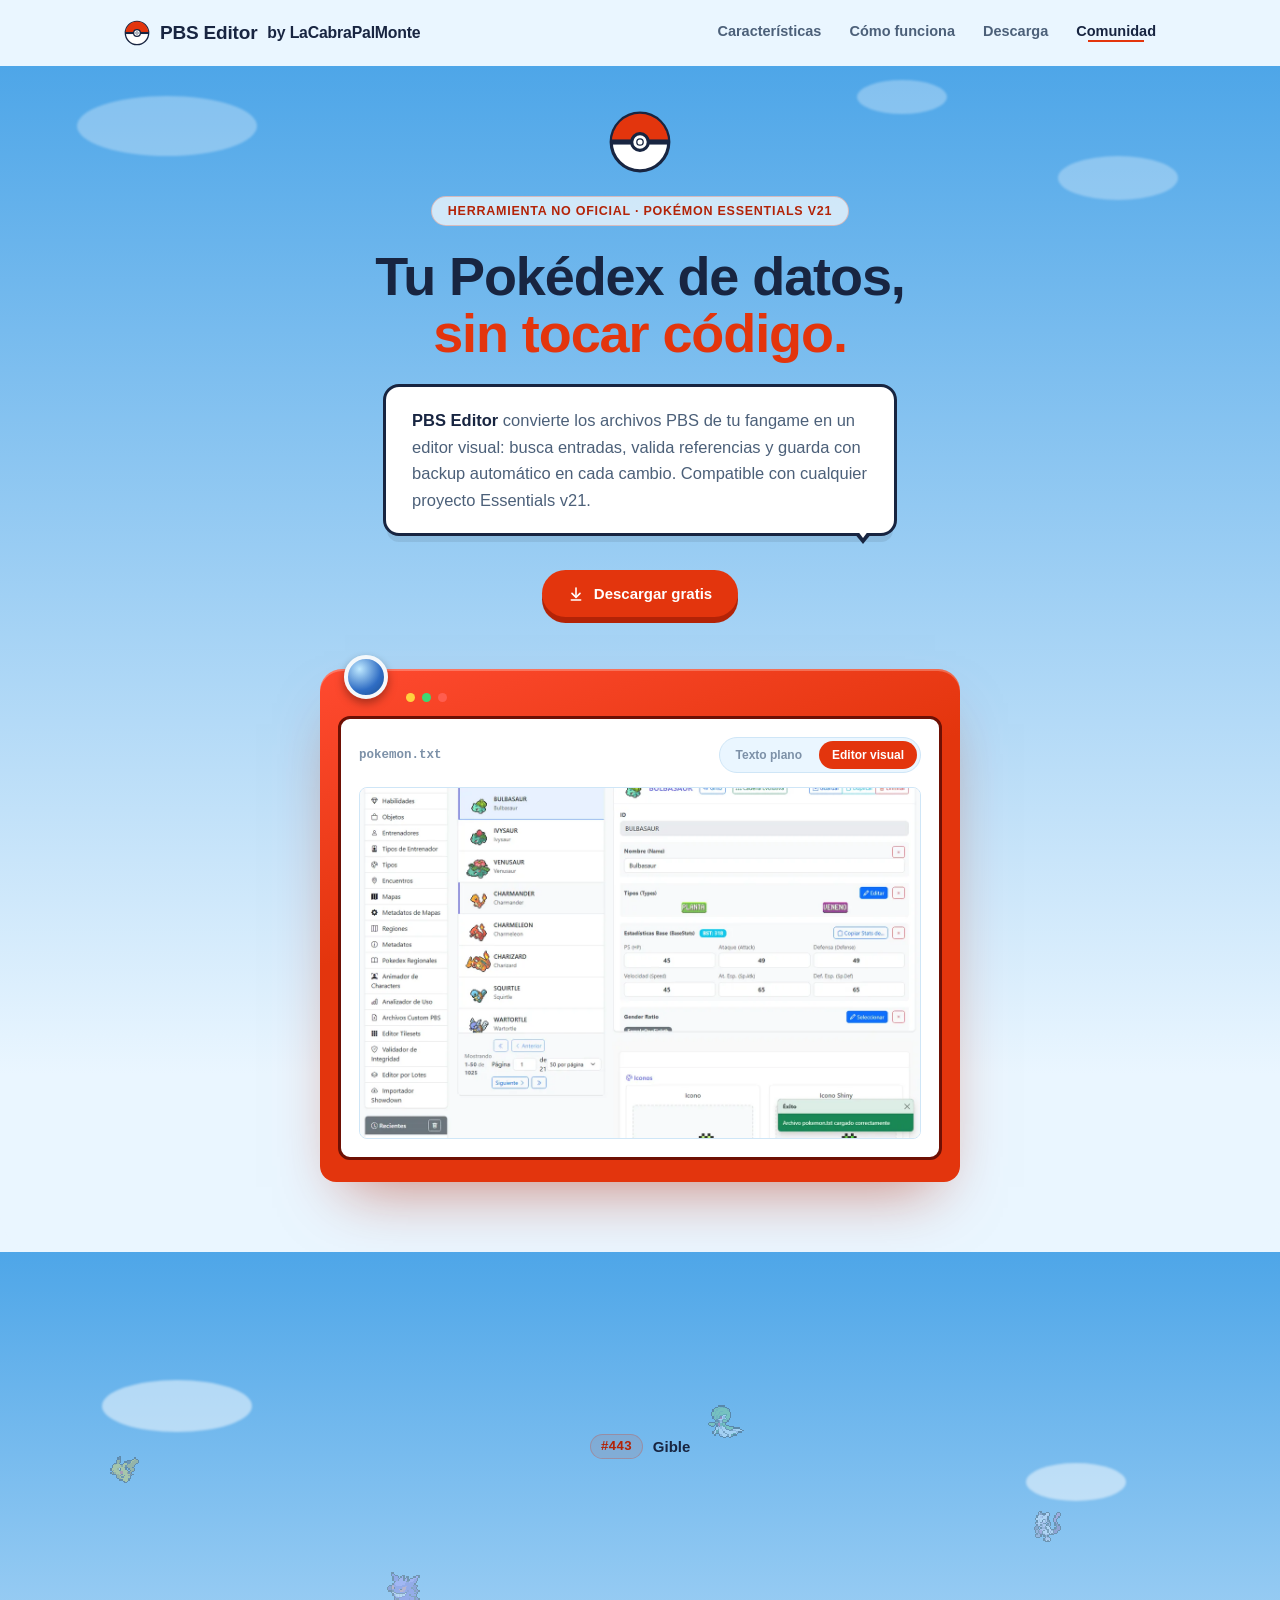
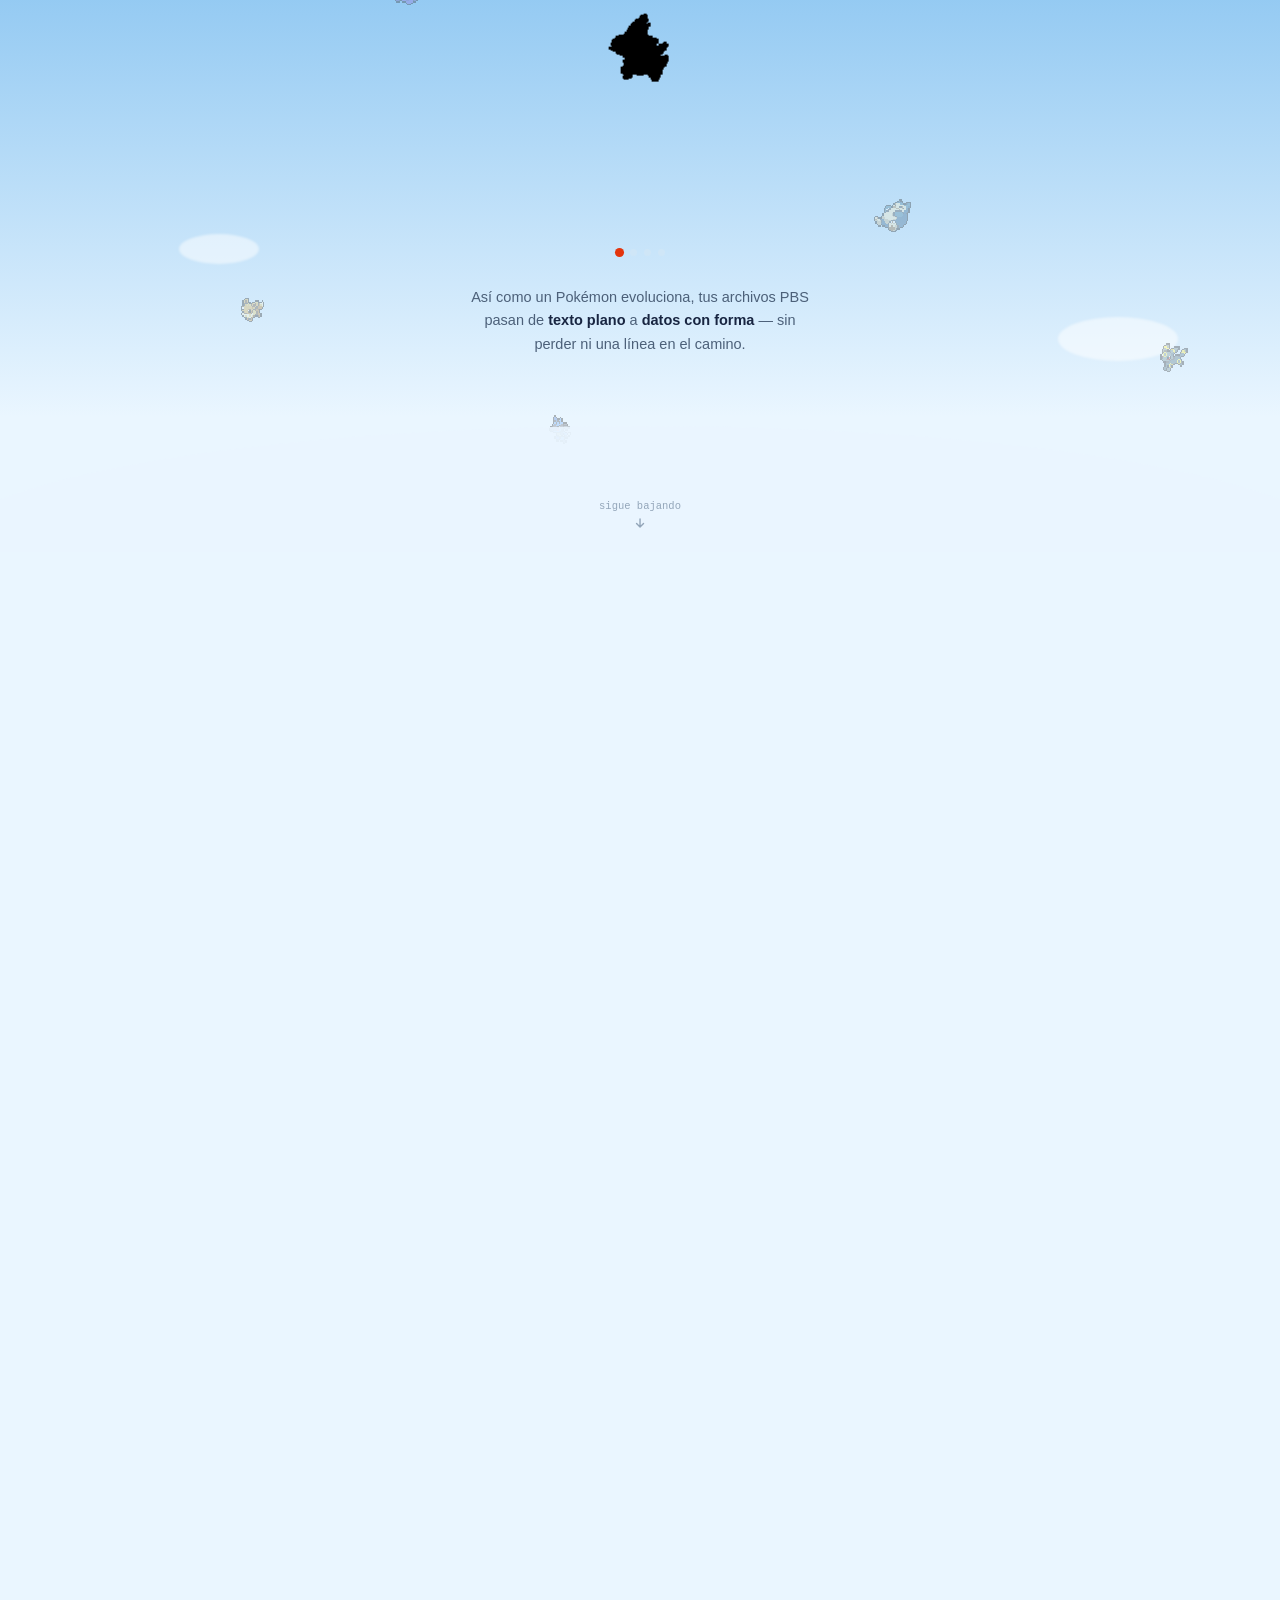
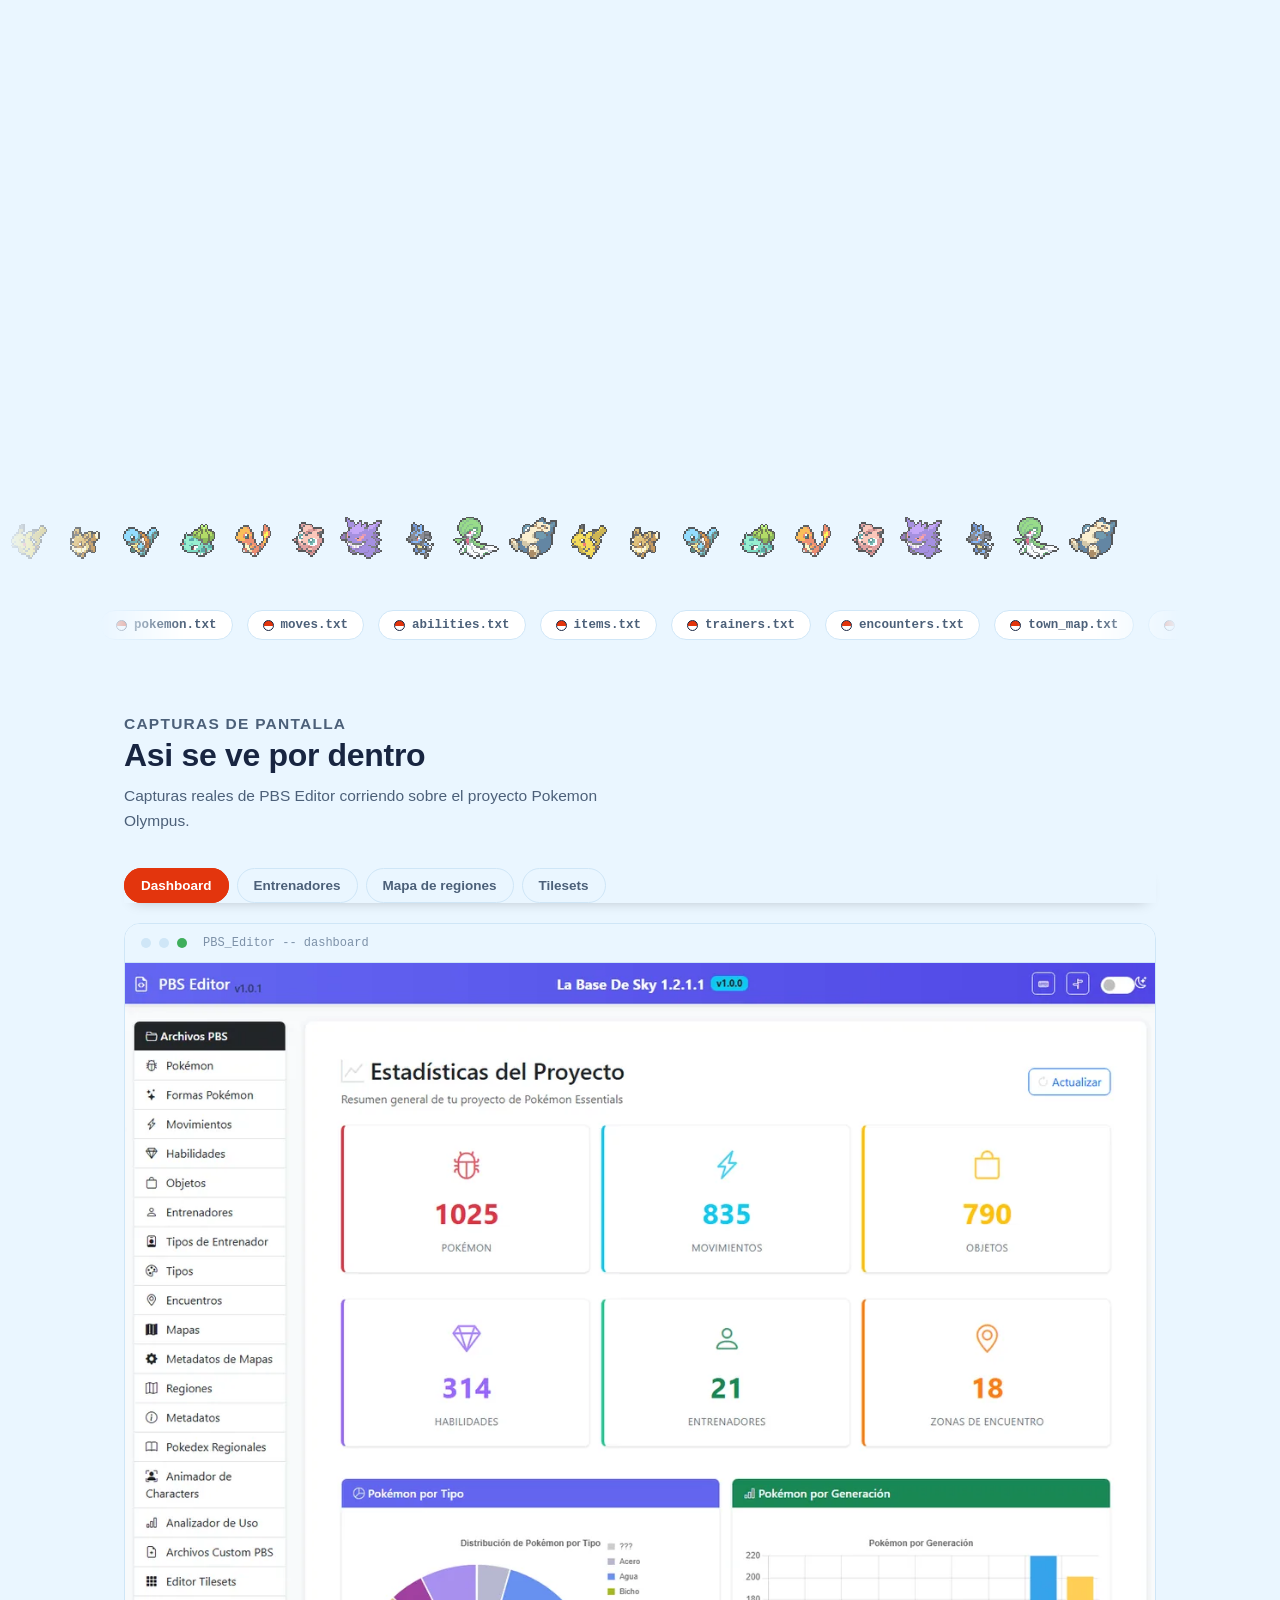
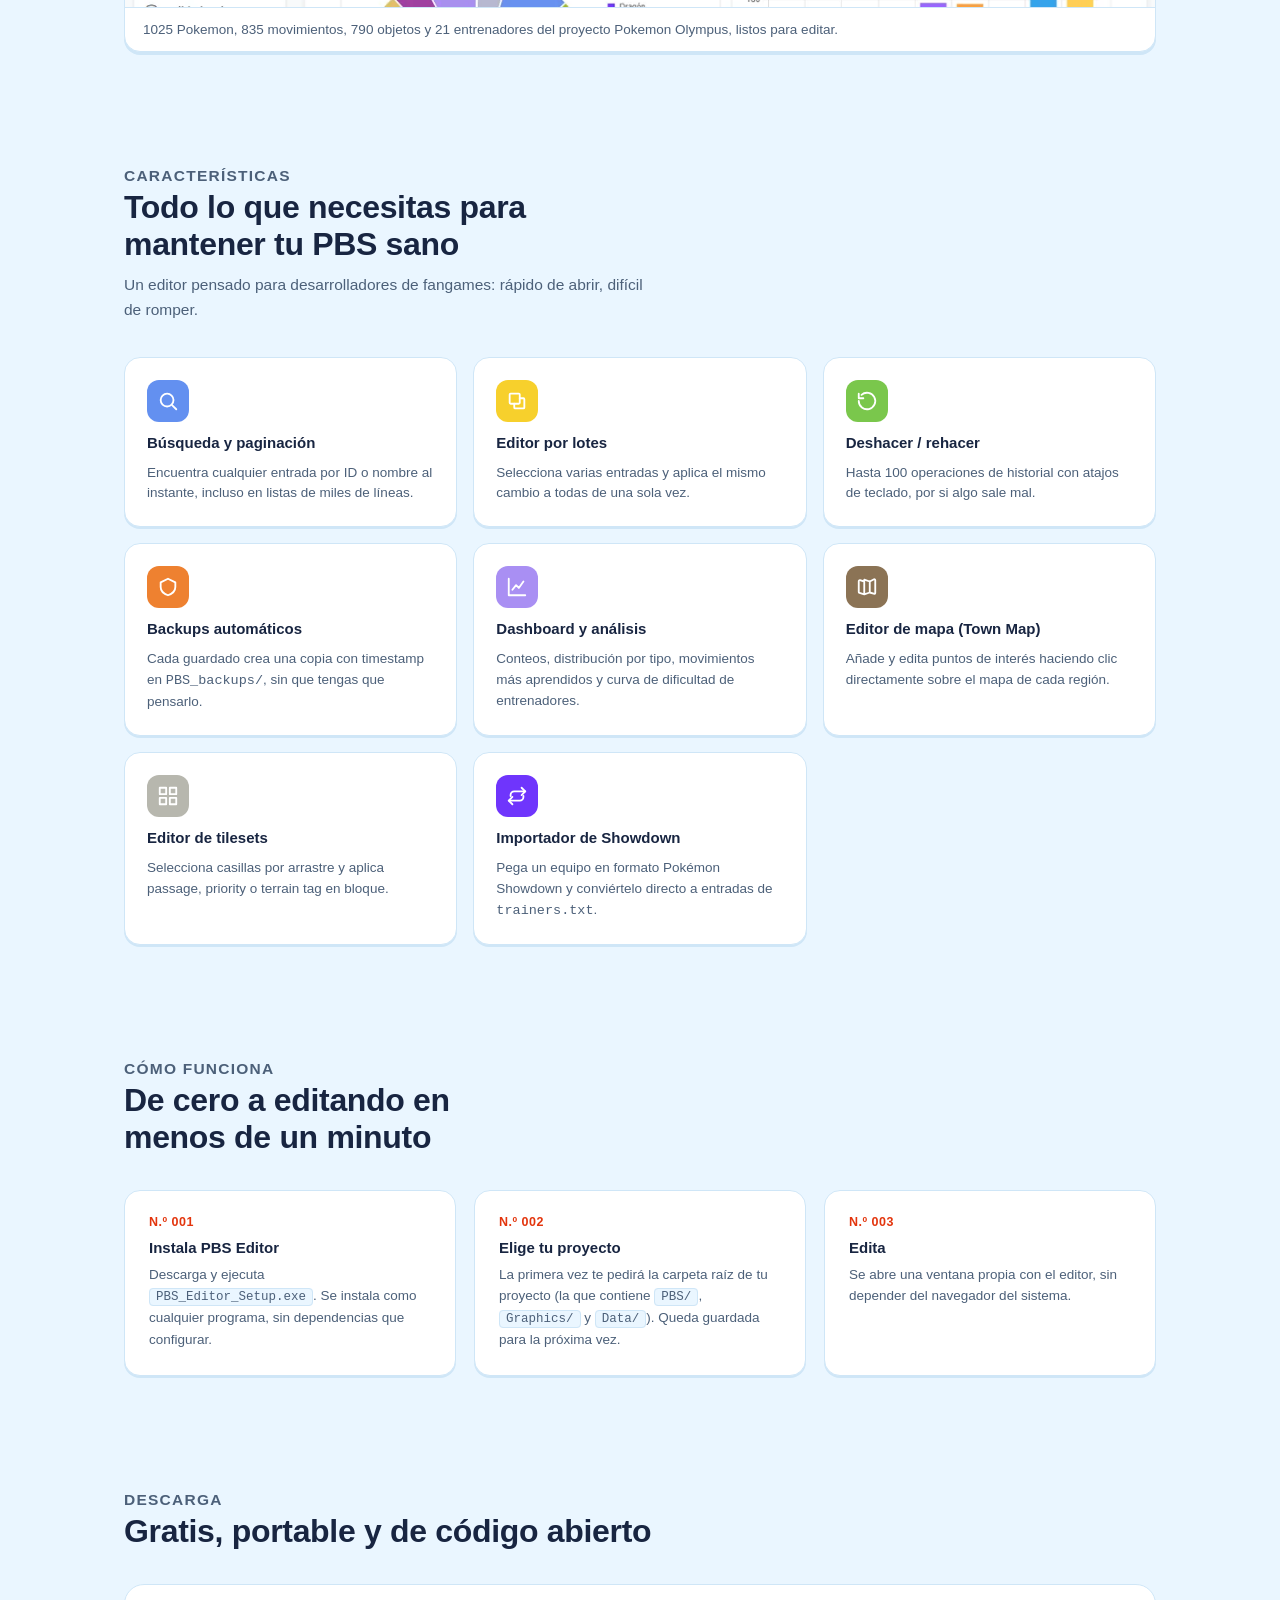
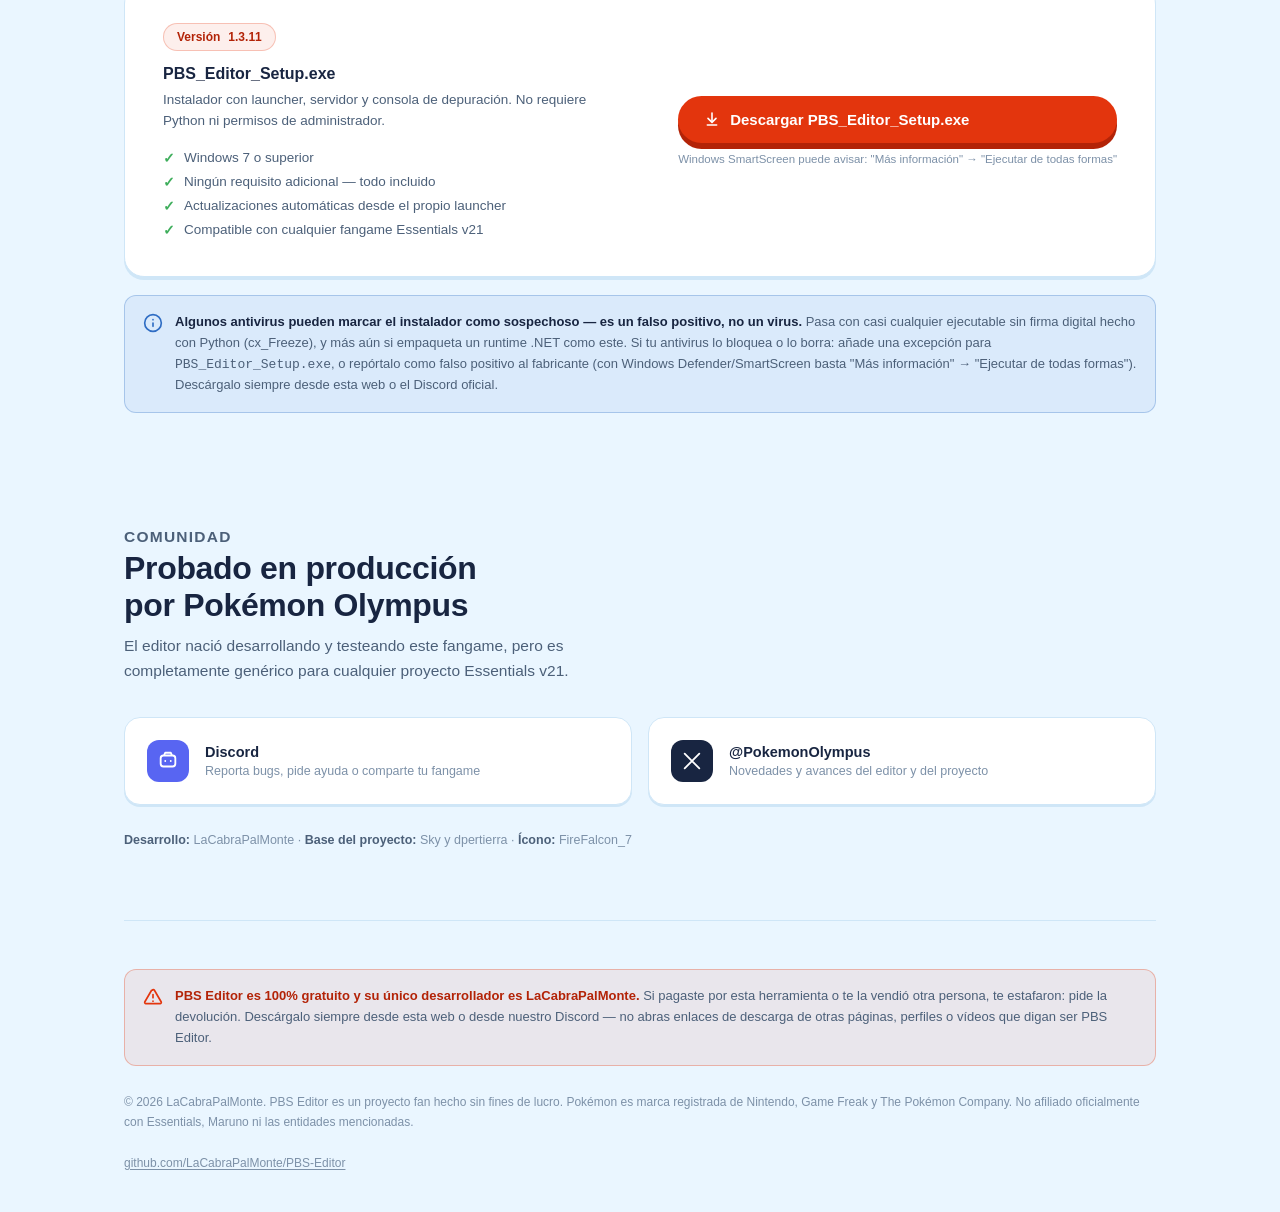
==== commit ad4addf9: "Actualiza a la versión 1.3.11" ====
--- a/docs/index.html
+++ b/docs/index.html
@@ -246,7 +246,7 @@
     </div>
     <div class="download-panel">
       <div class="dl-left">
-        <span class="version-badge">Versión <b>1.3.10</b></span>
+        <span class="version-badge">Versión <b>1.3.11</b></span>
         <h3 style="font-size:16px; margin:0 0 6px; font-weight:800;">PBS_Editor_Setup.exe</h3>
         <p style="color:var(--ink-dim); font-size:13.5px; line-height:1.6; margin:0;">Instalador con launcher, servidor y consola de depuración. No requiere Python ni permisos de administrador.</p>
         <ul class="req-list">
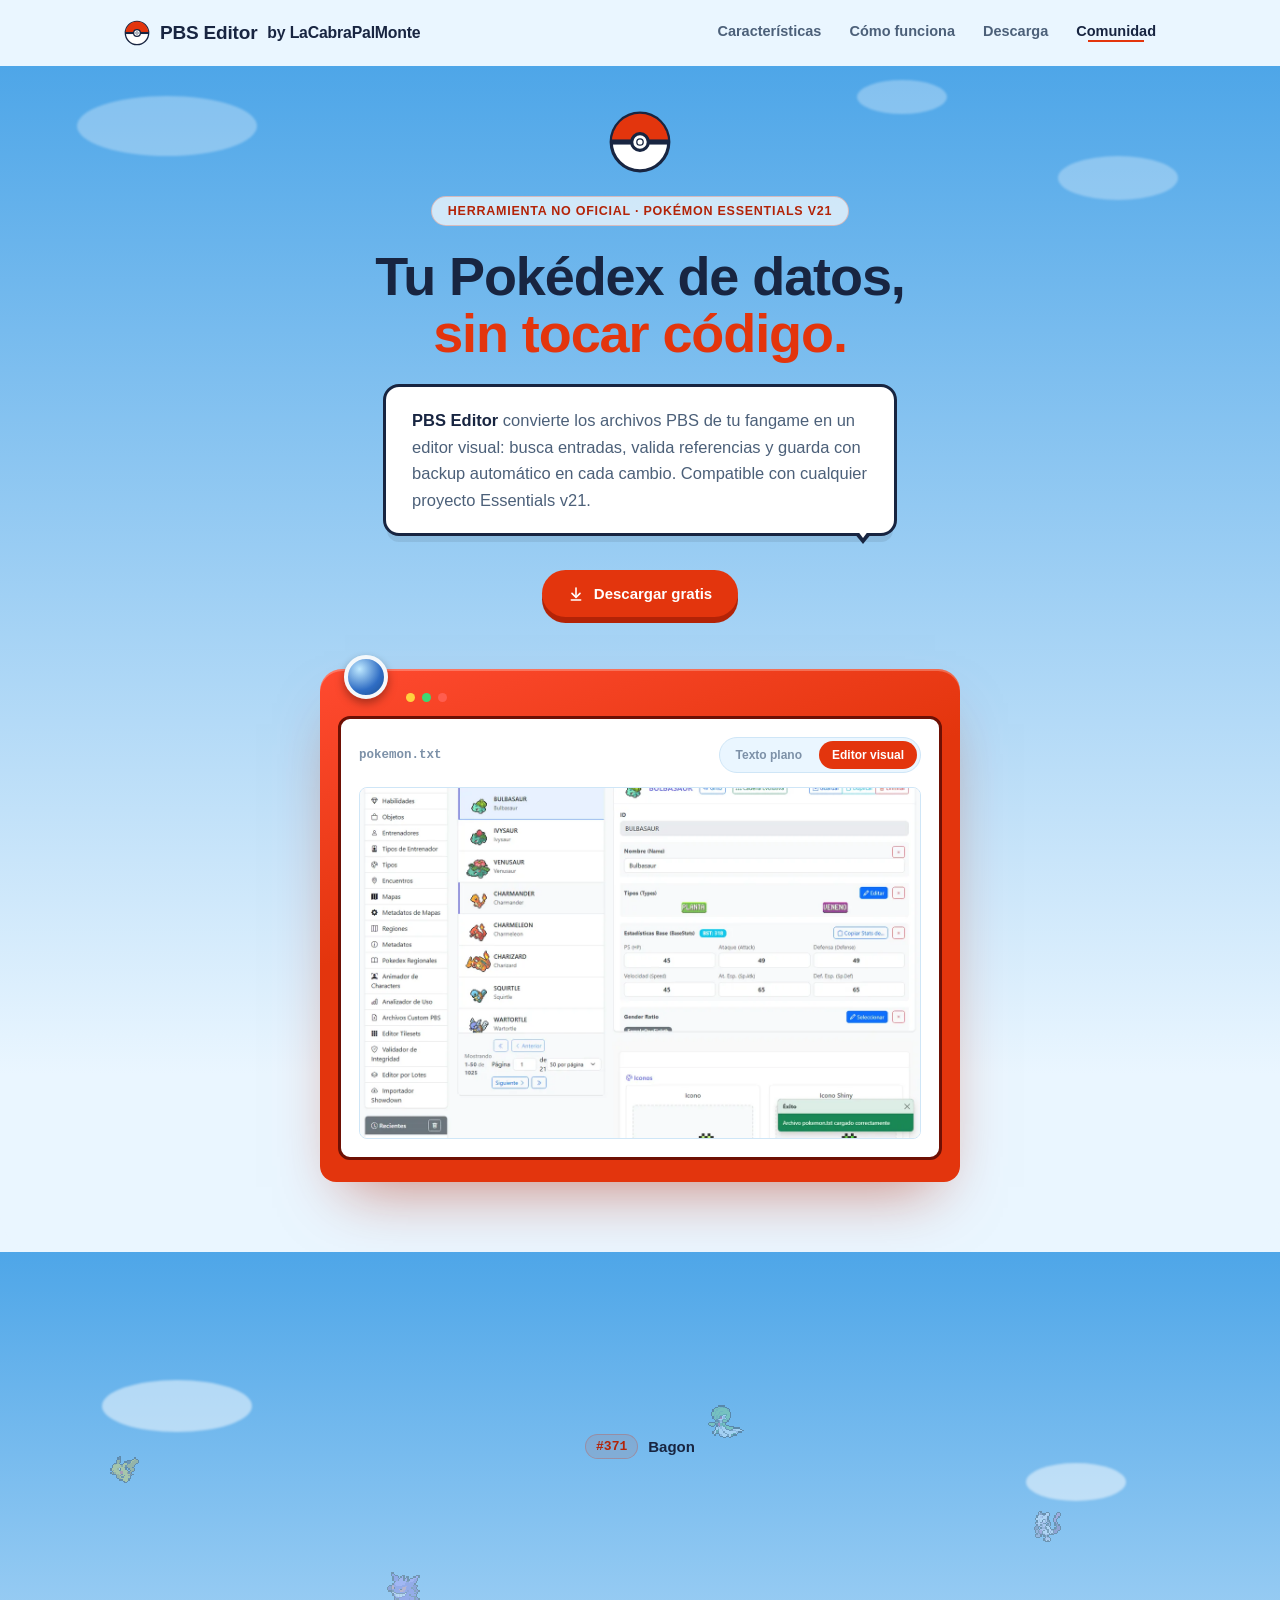
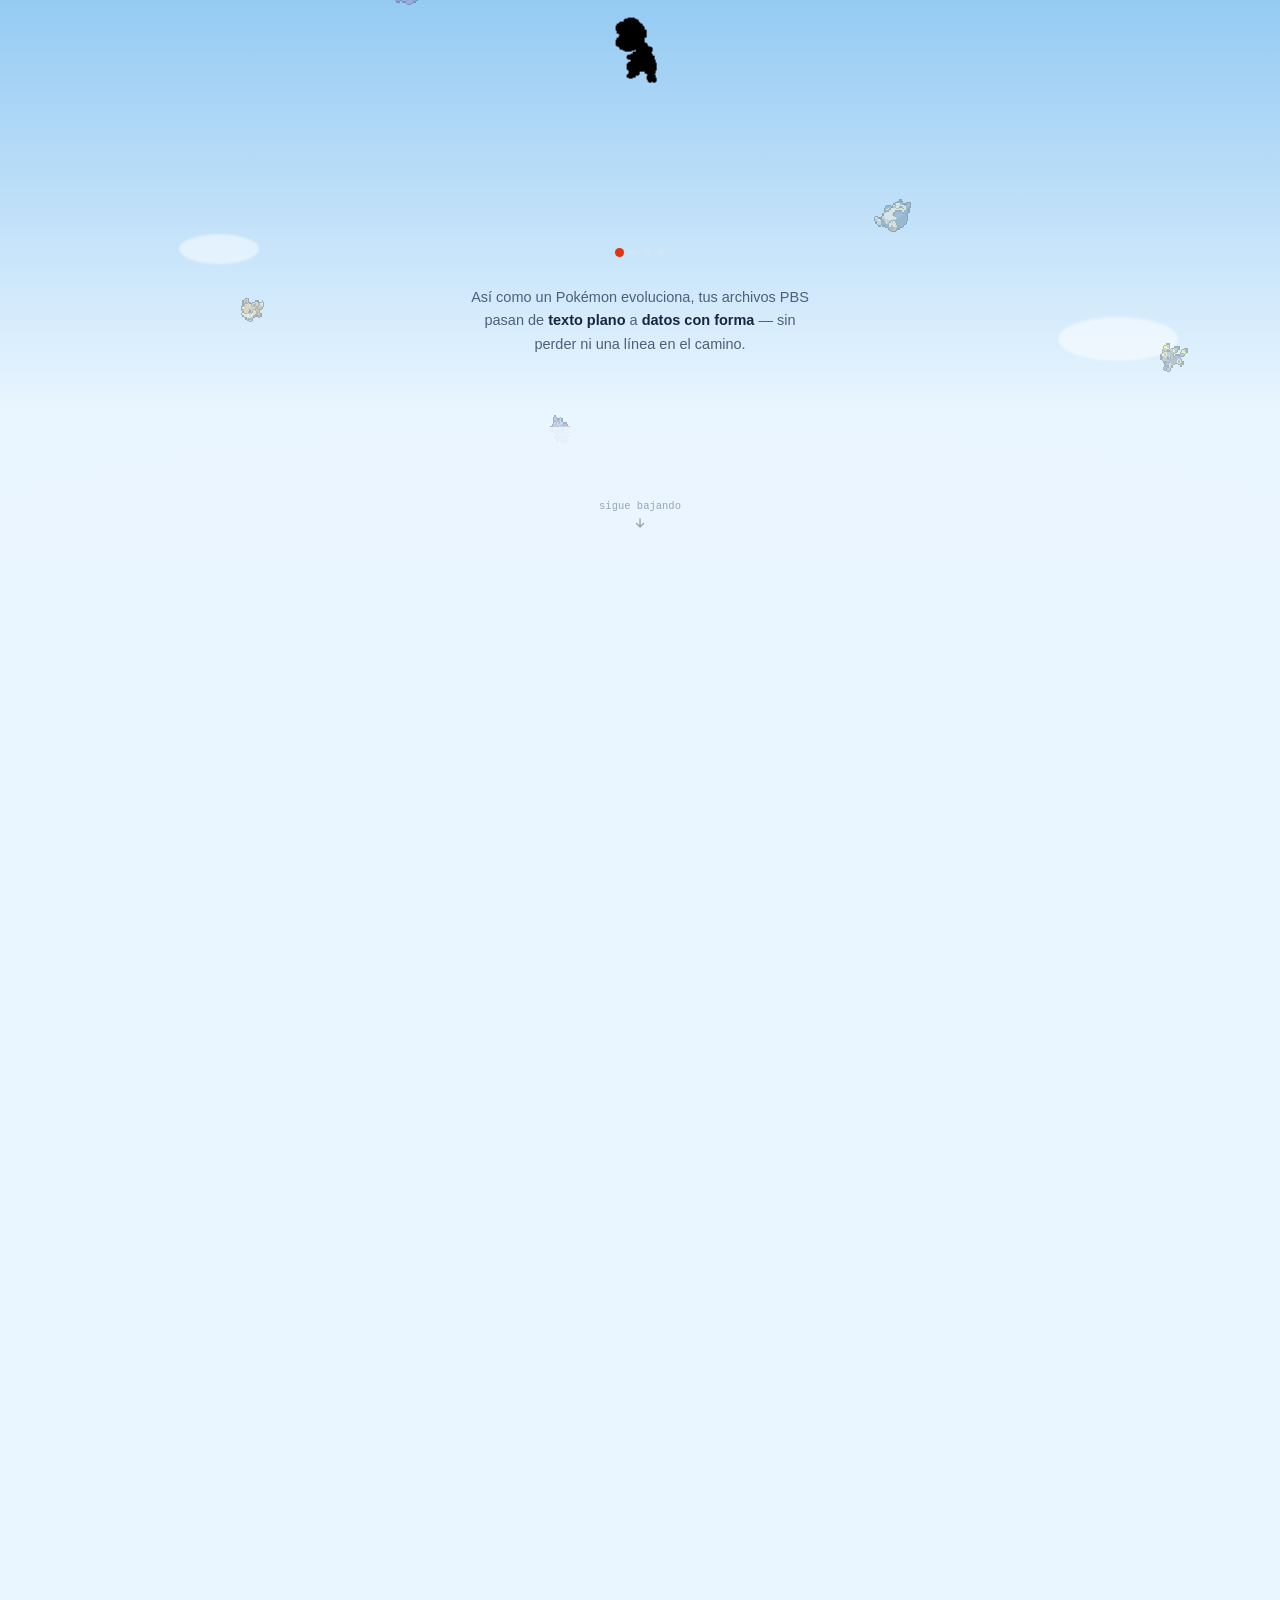
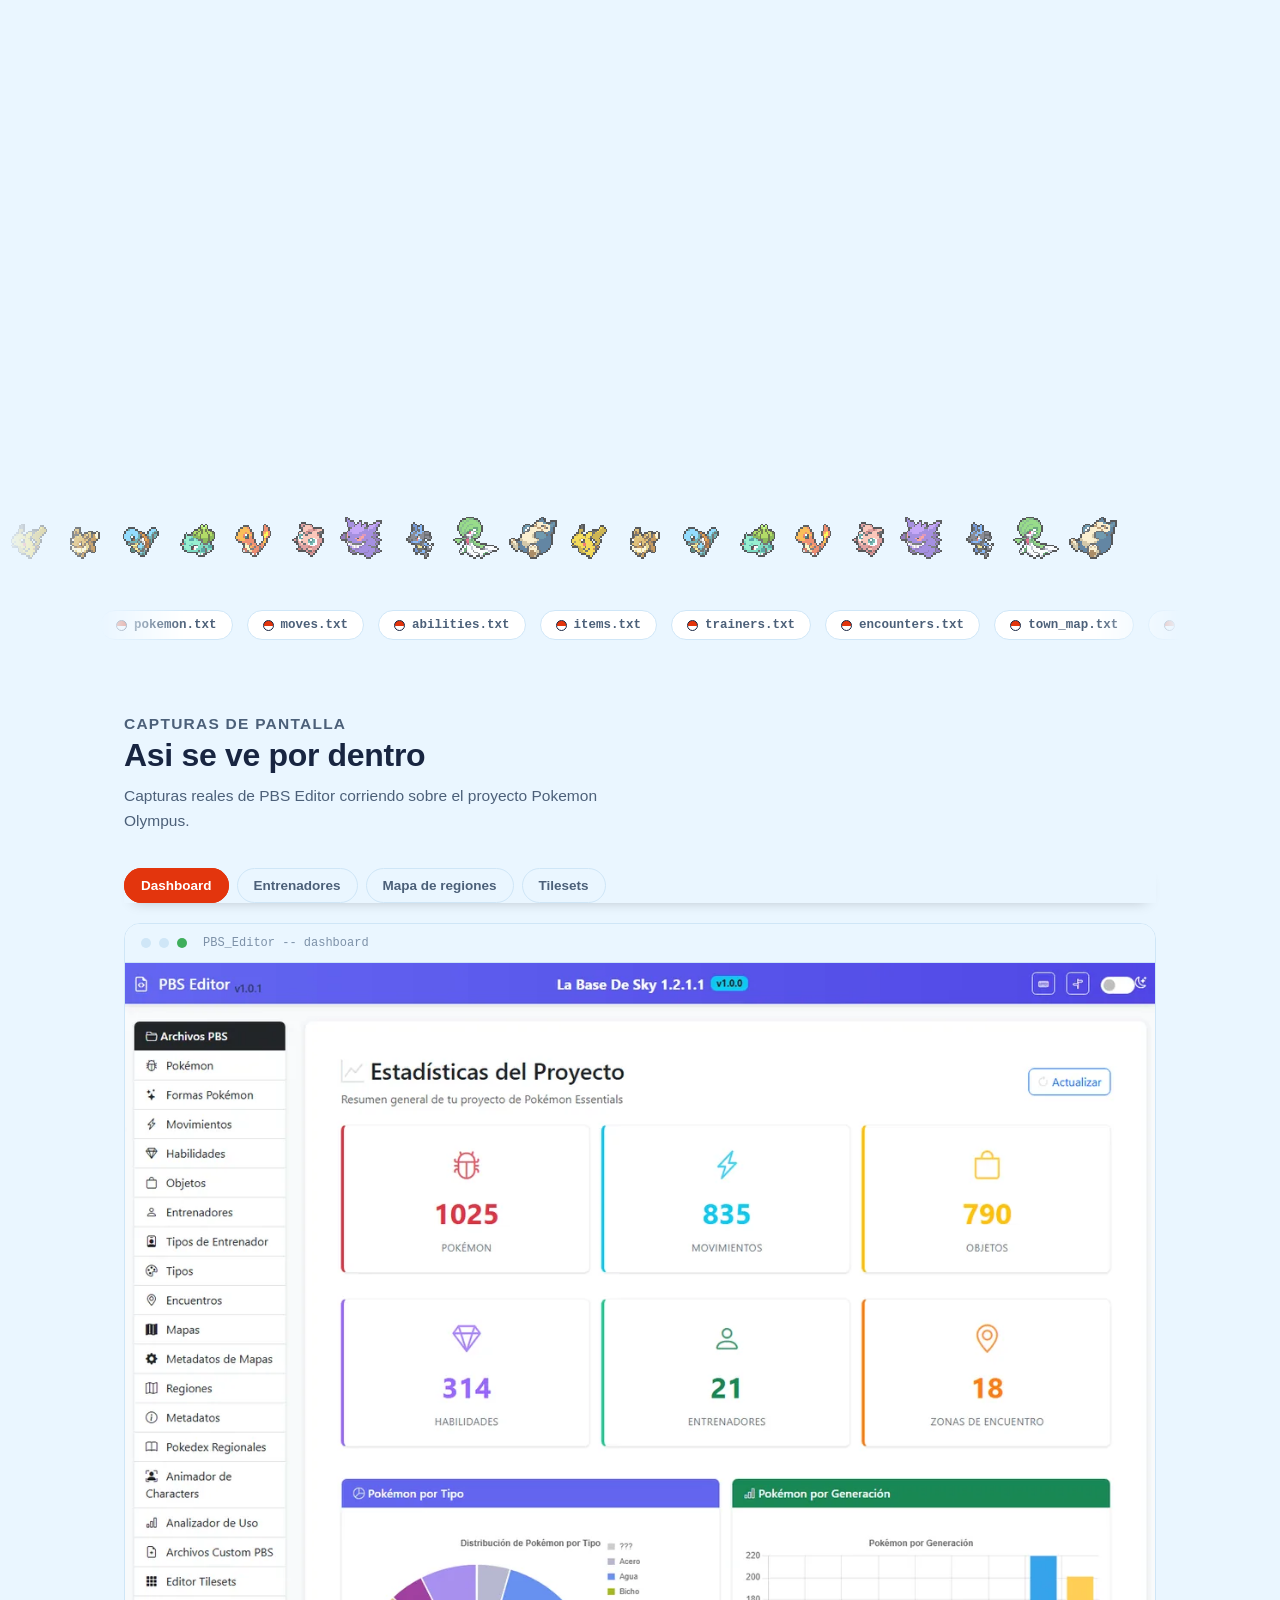
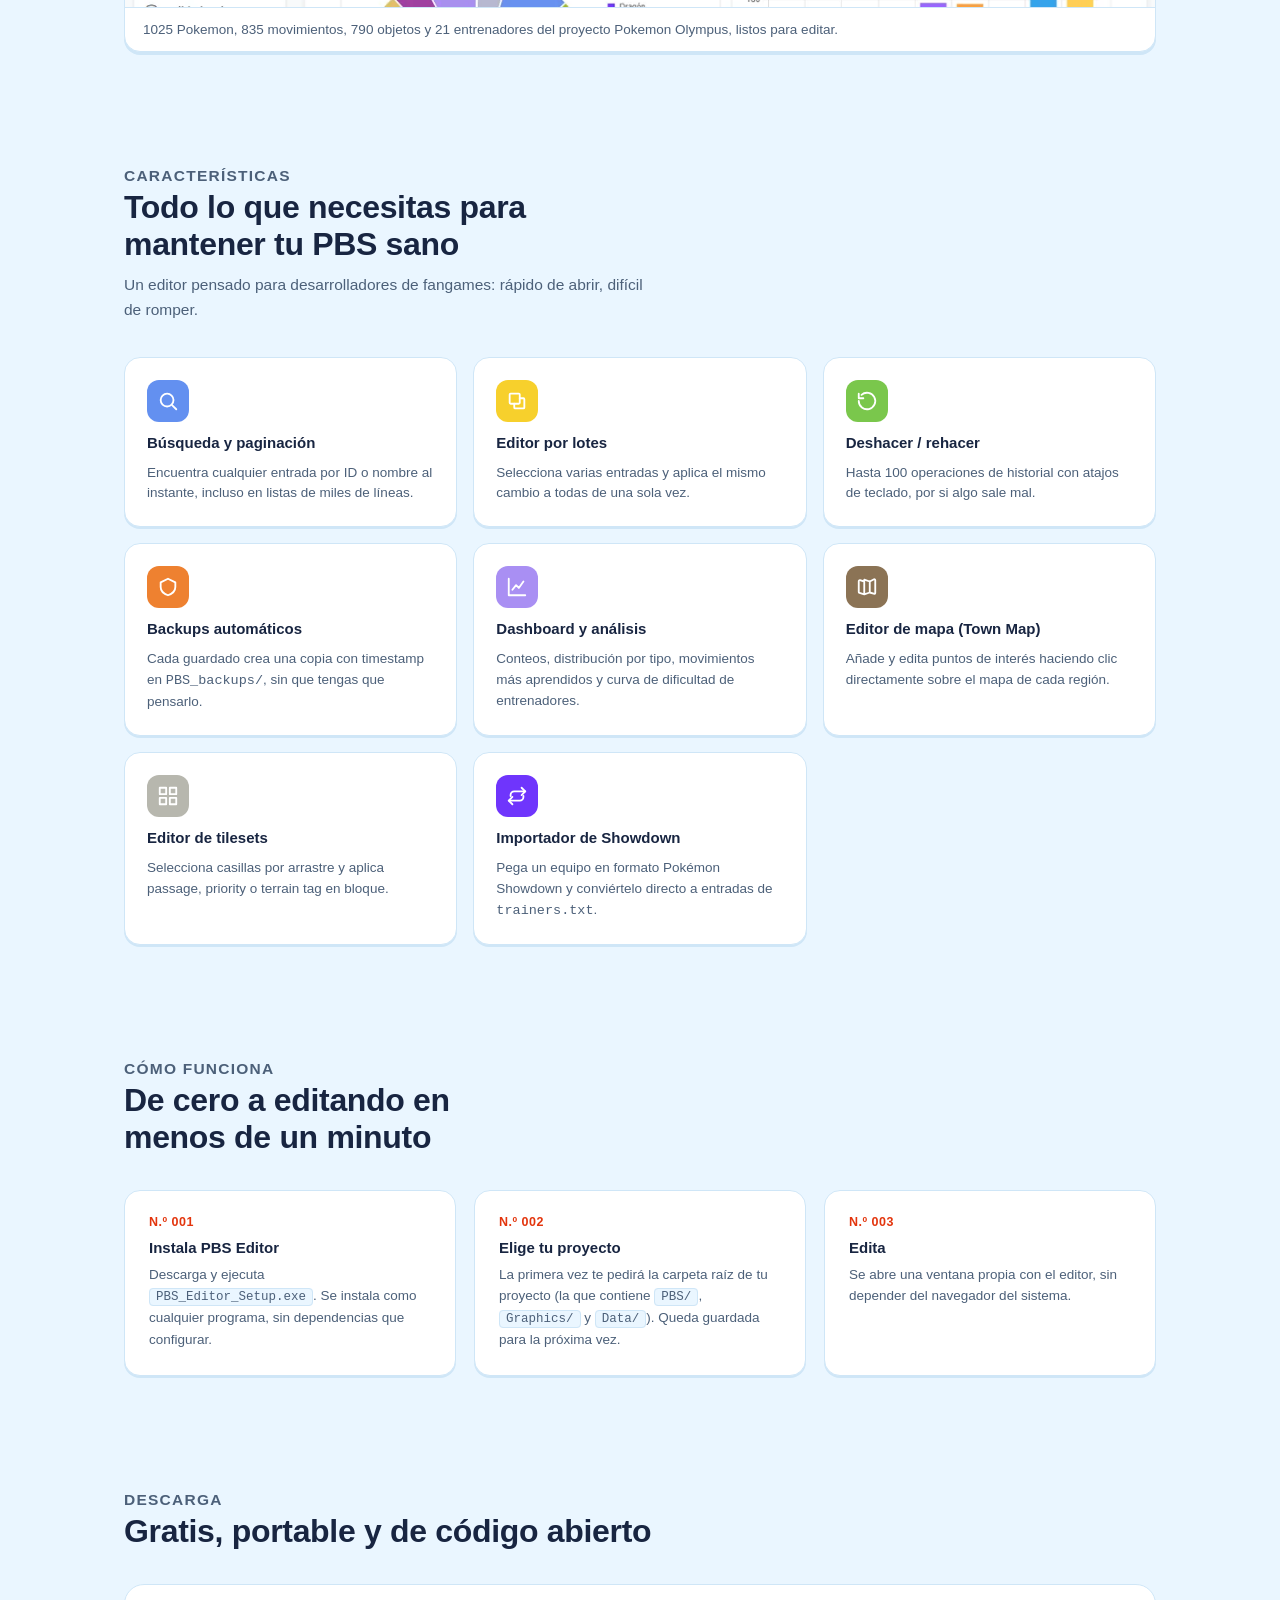
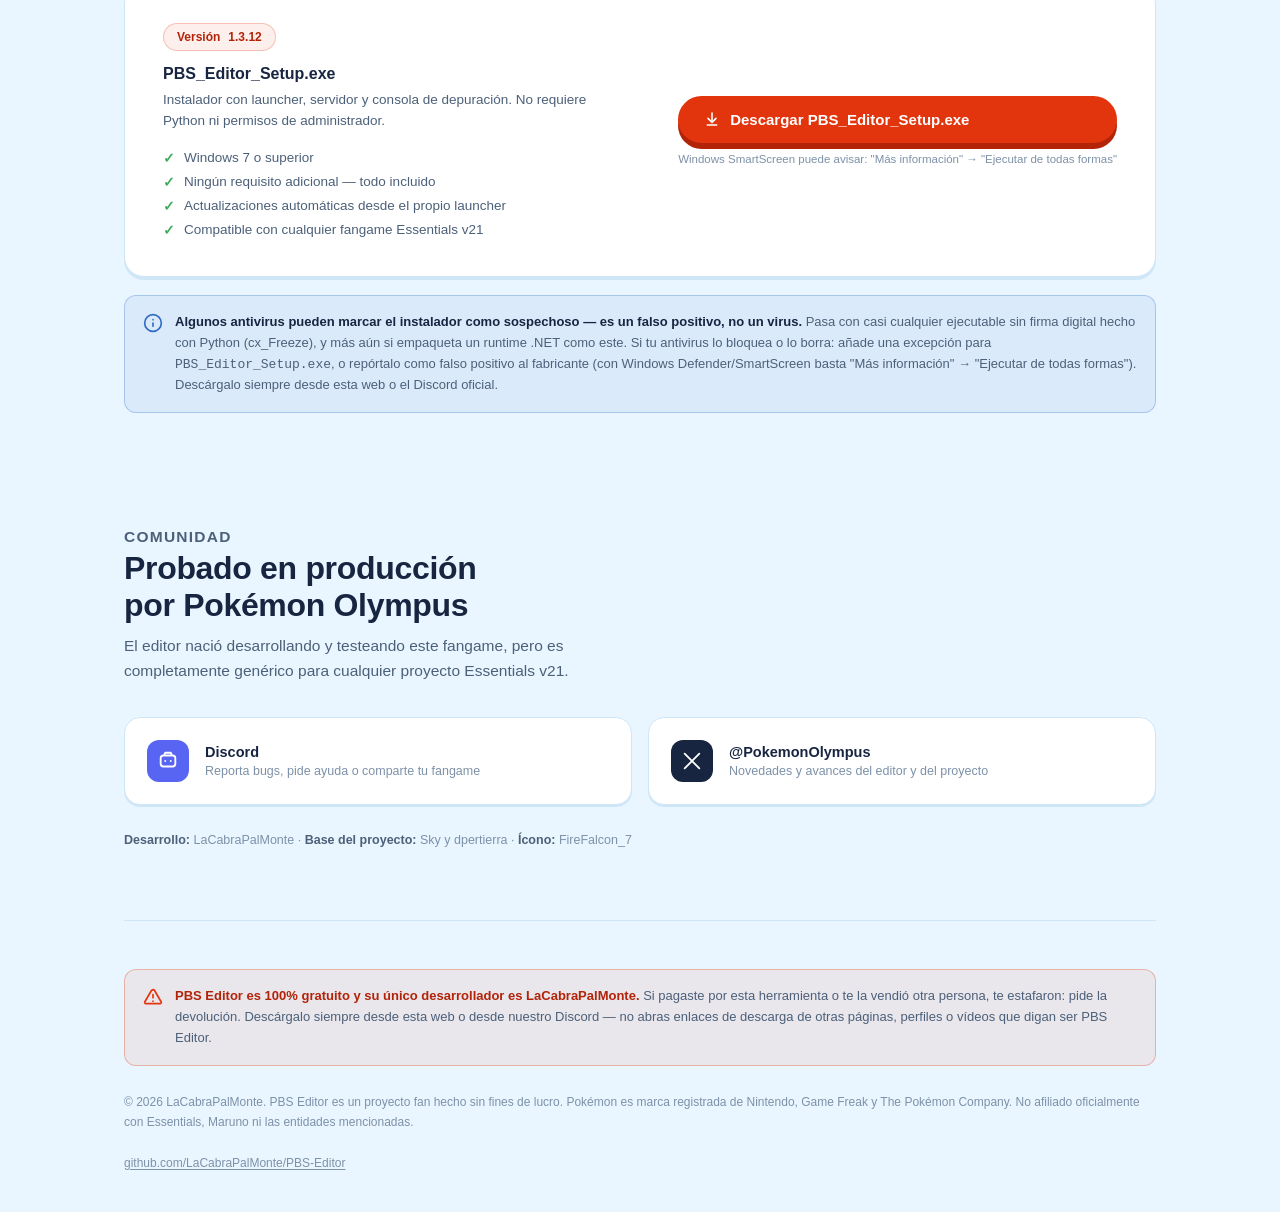
==== commit a1afacd3: "Actualiza a la versión 1.3.12" ====
--- a/docs/index.html
+++ b/docs/index.html
@@ -246,7 +246,7 @@
     </div>
     <div class="download-panel">
       <div class="dl-left">
-        <span class="version-badge">Versión <b>1.3.11</b></span>
+        <span class="version-badge">Versión <b>1.3.12</b></span>
         <h3 style="font-size:16px; margin:0 0 6px; font-weight:800;">PBS_Editor_Setup.exe</h3>
         <p style="color:var(--ink-dim); font-size:13.5px; line-height:1.6; margin:0;">Instalador con launcher, servidor y consola de depuración. No requiere Python ni permisos de administrador.</p>
         <ul class="req-list">
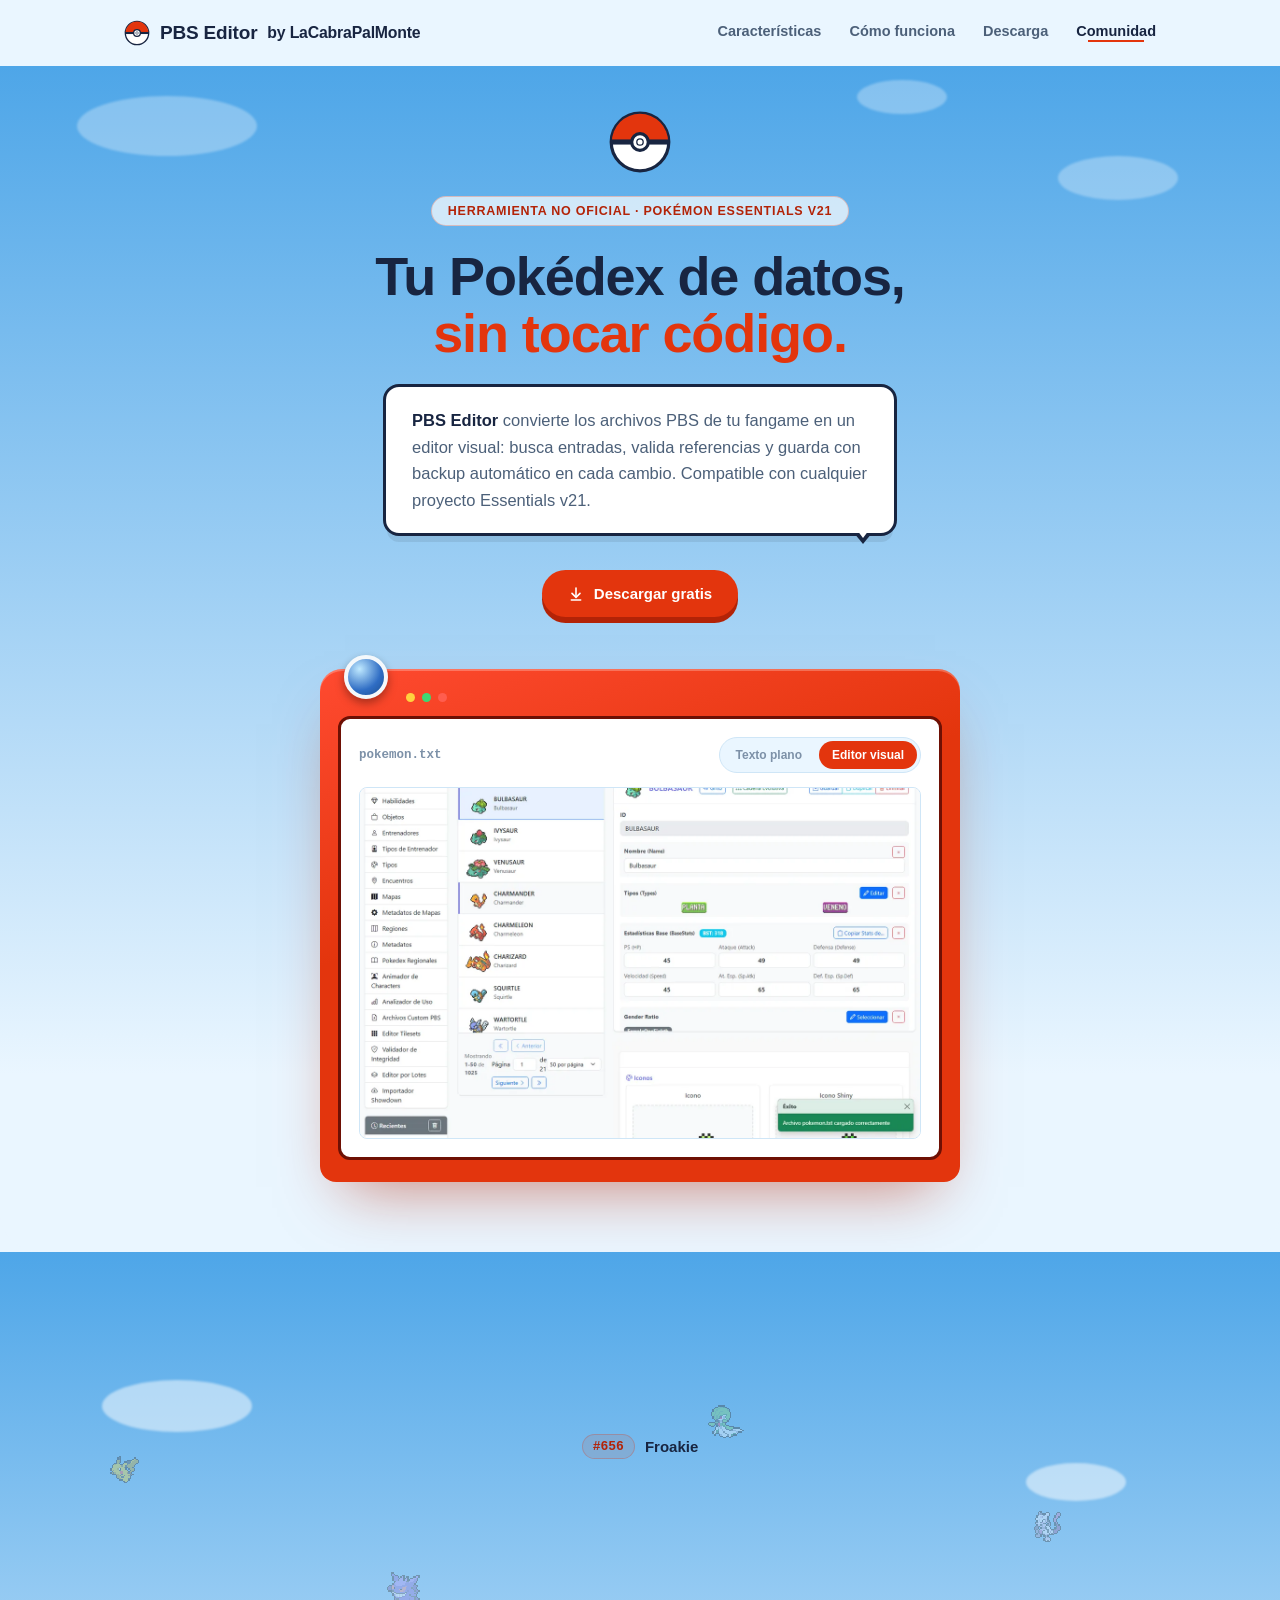
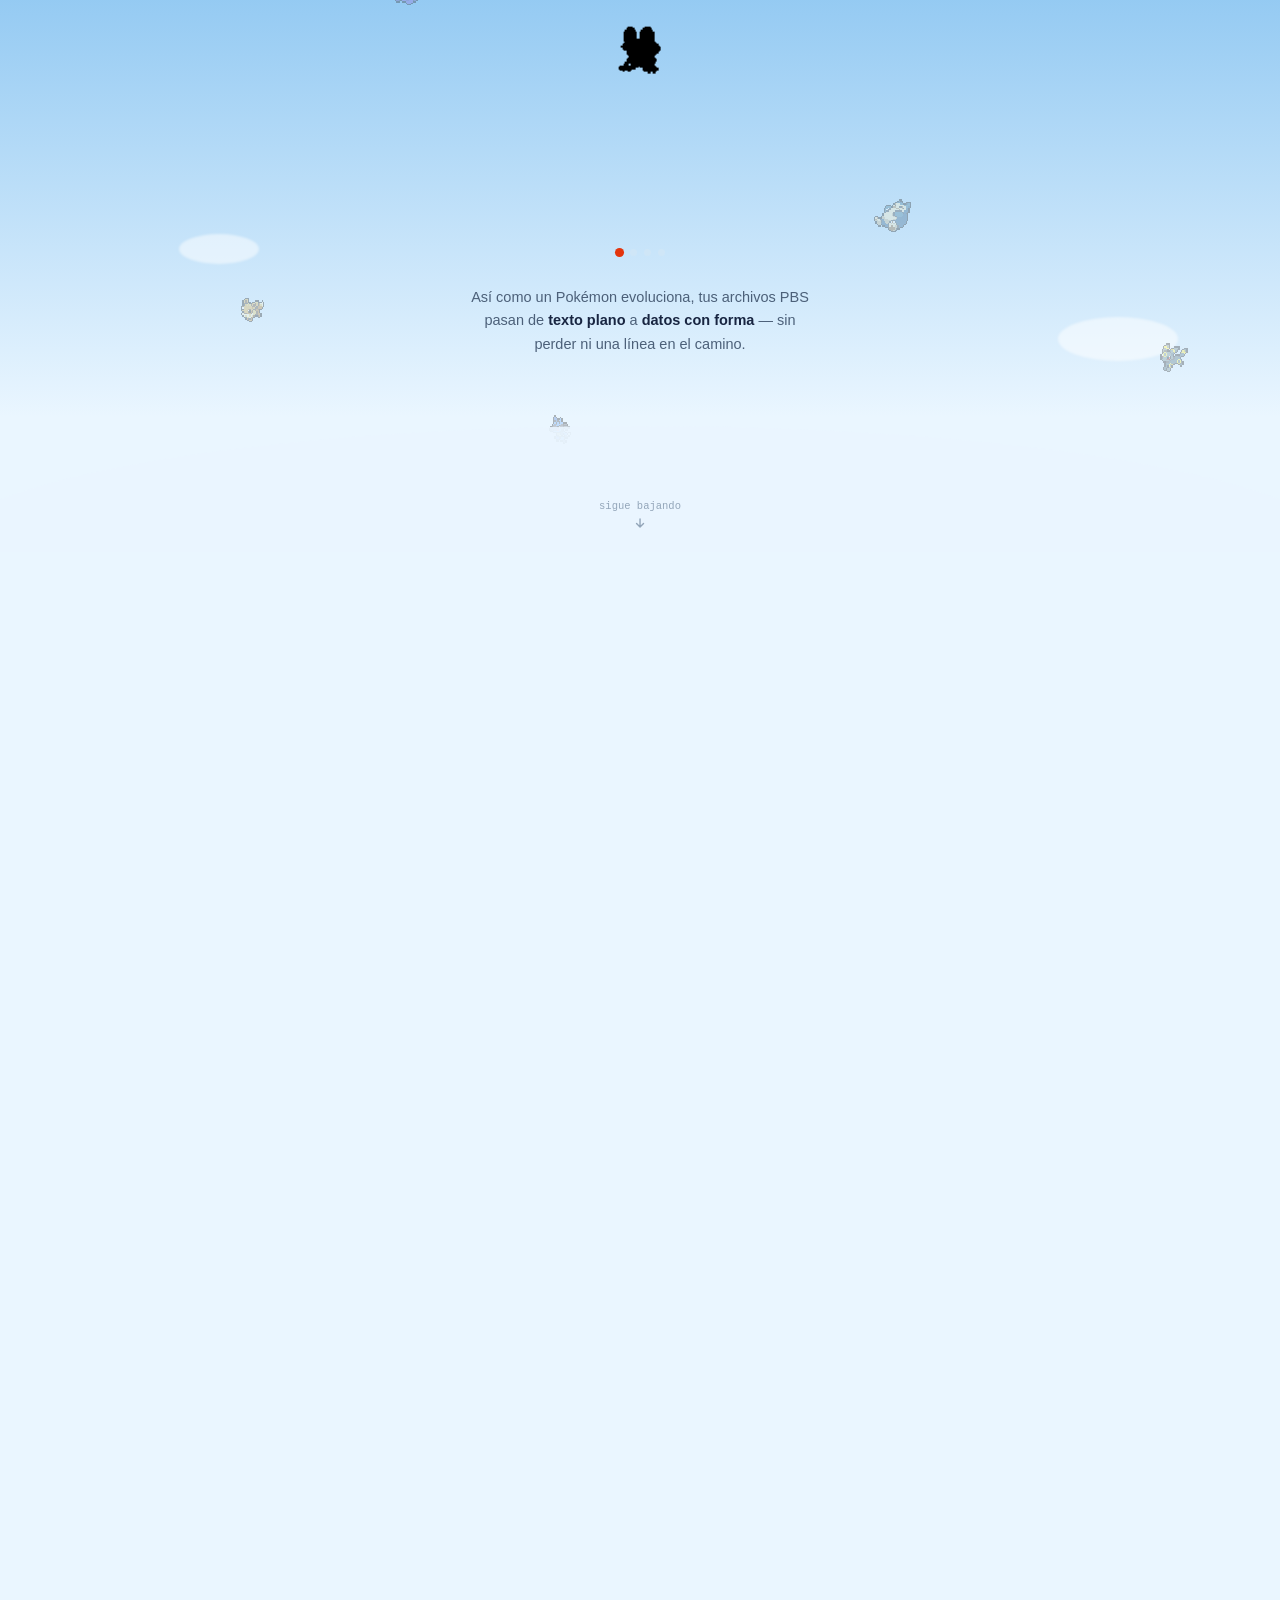
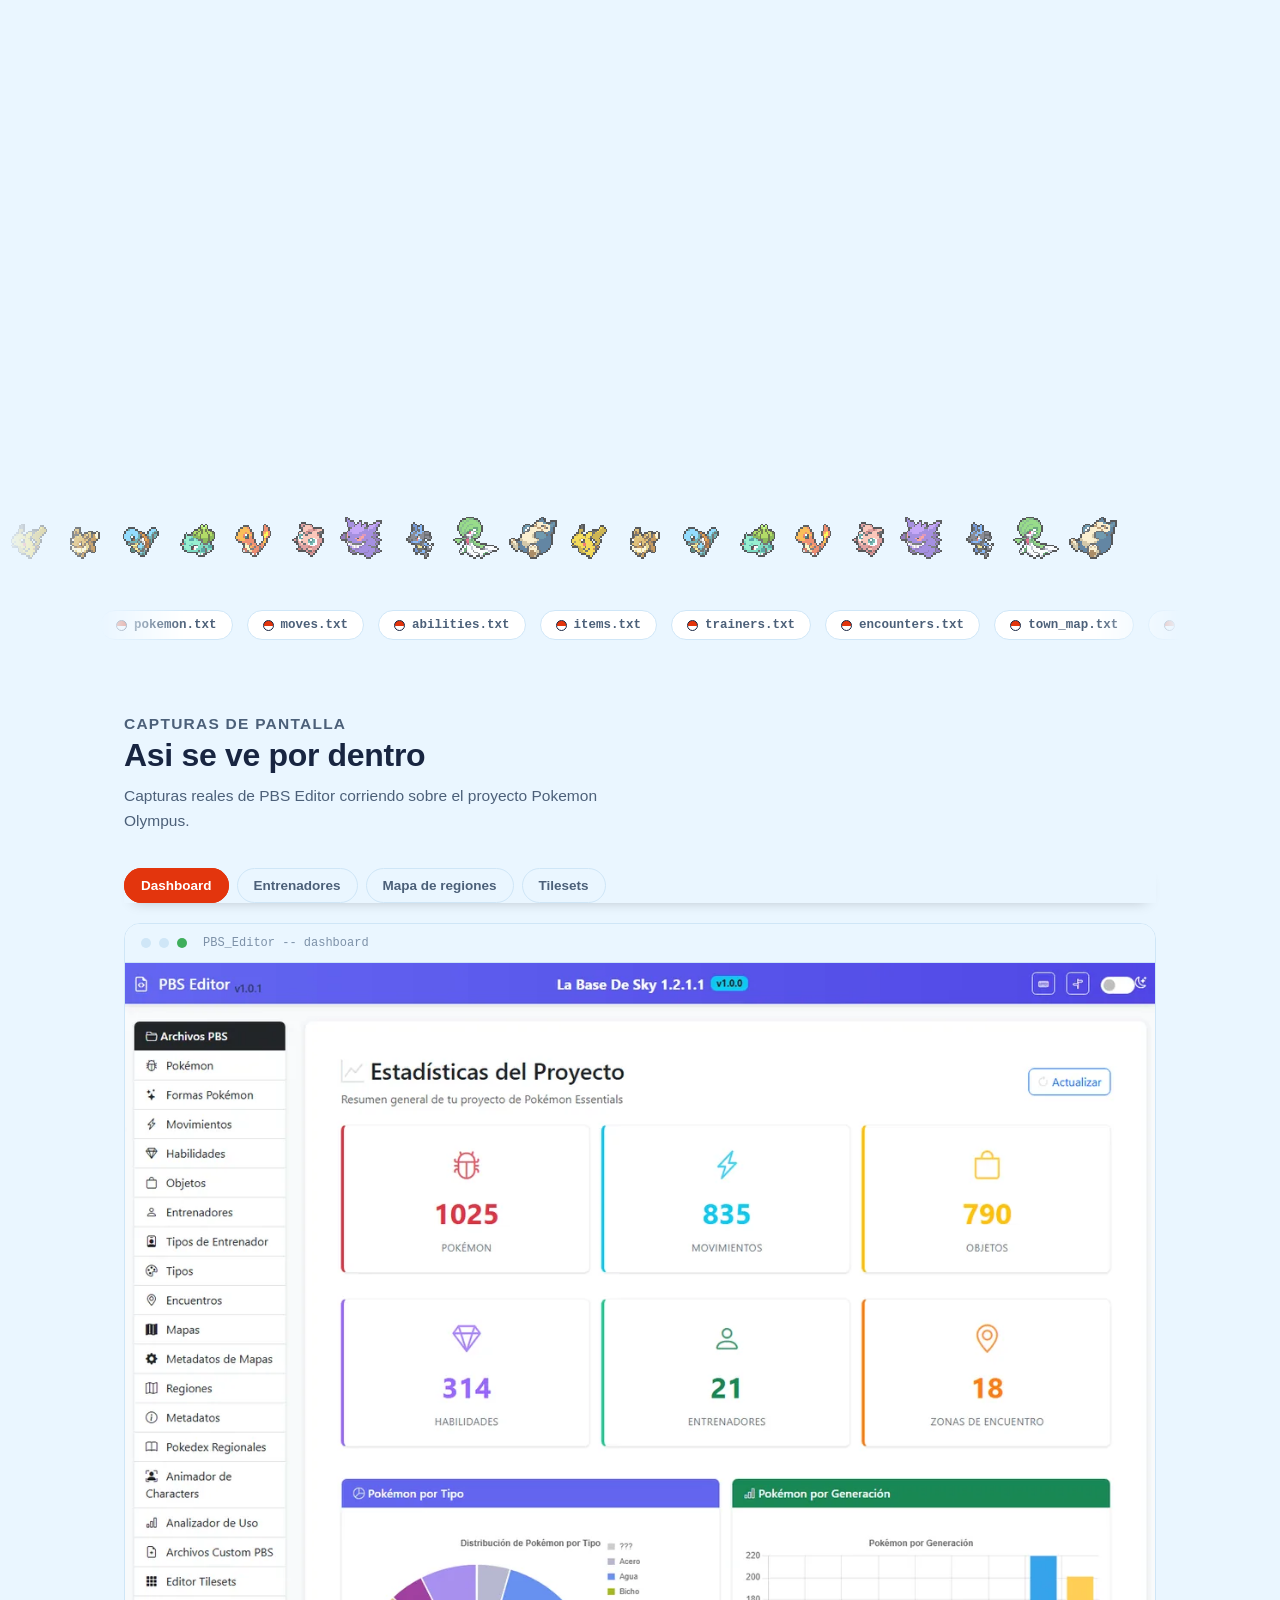
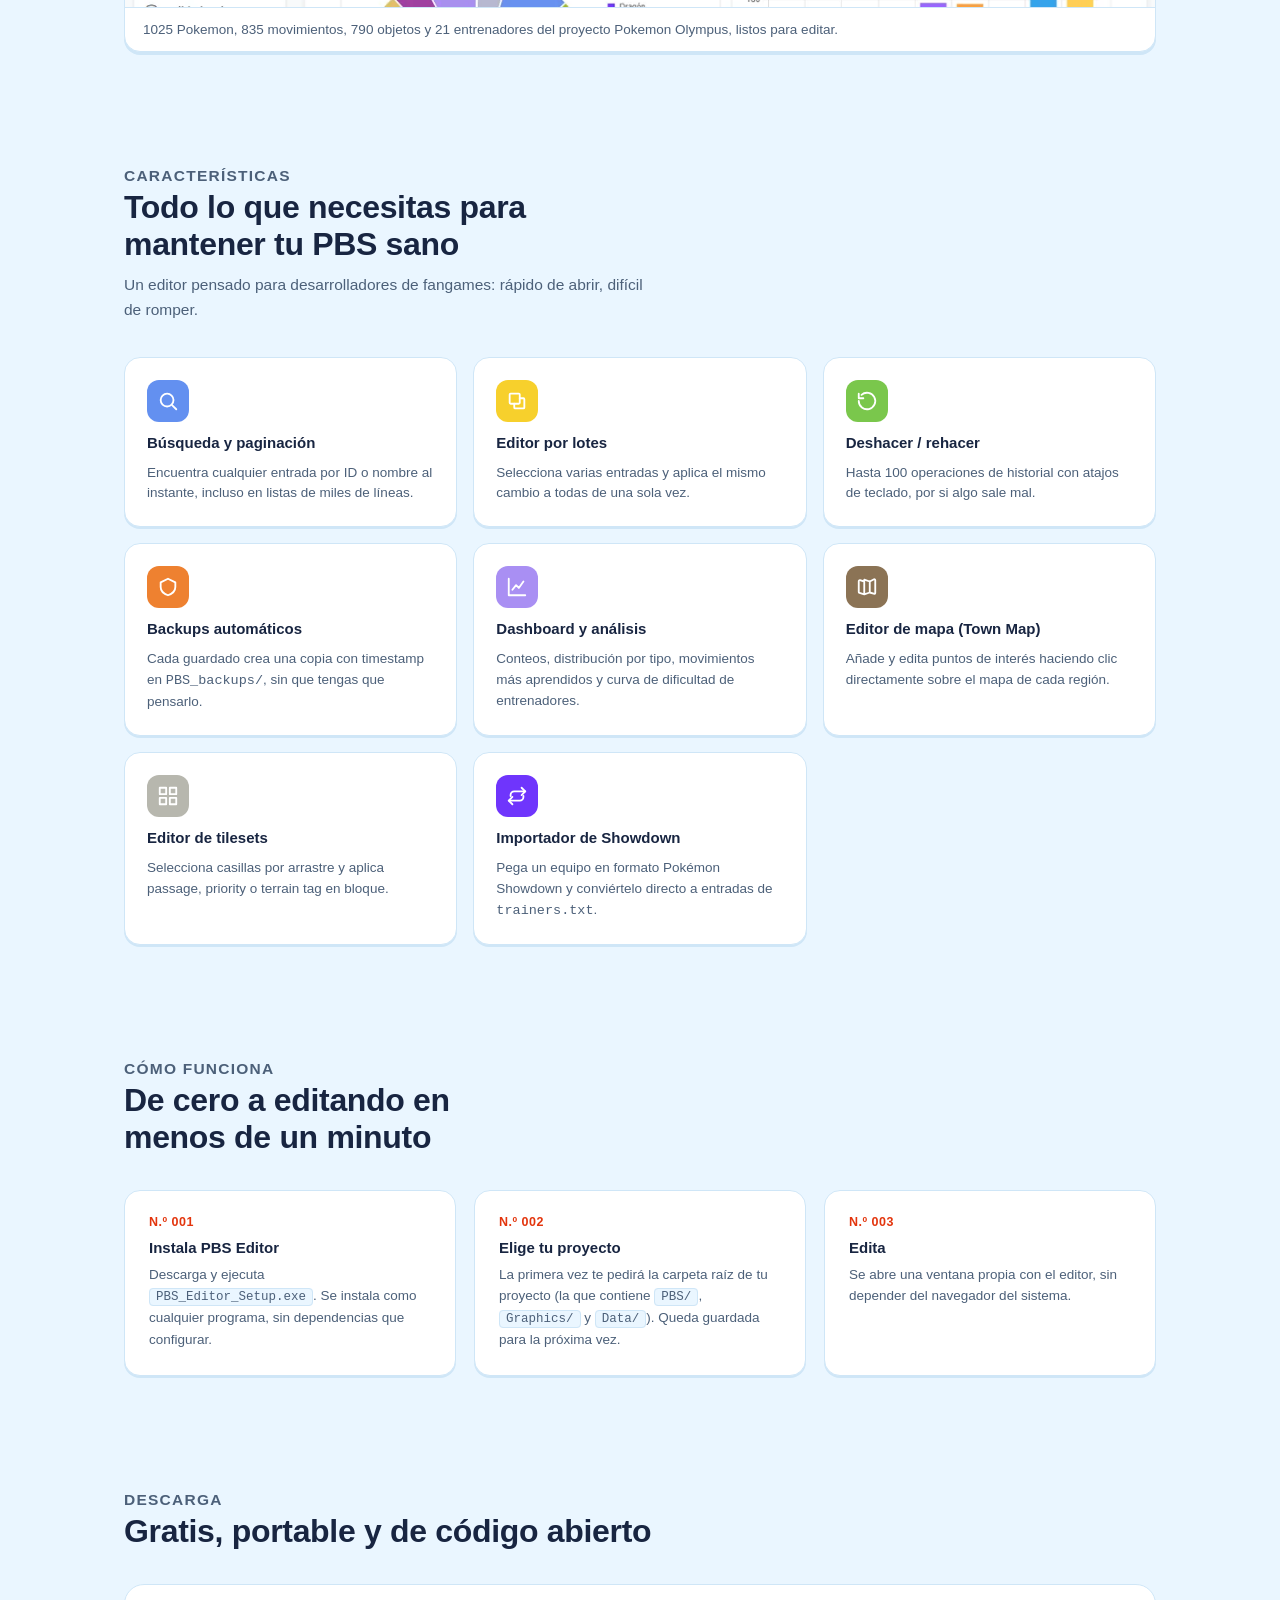
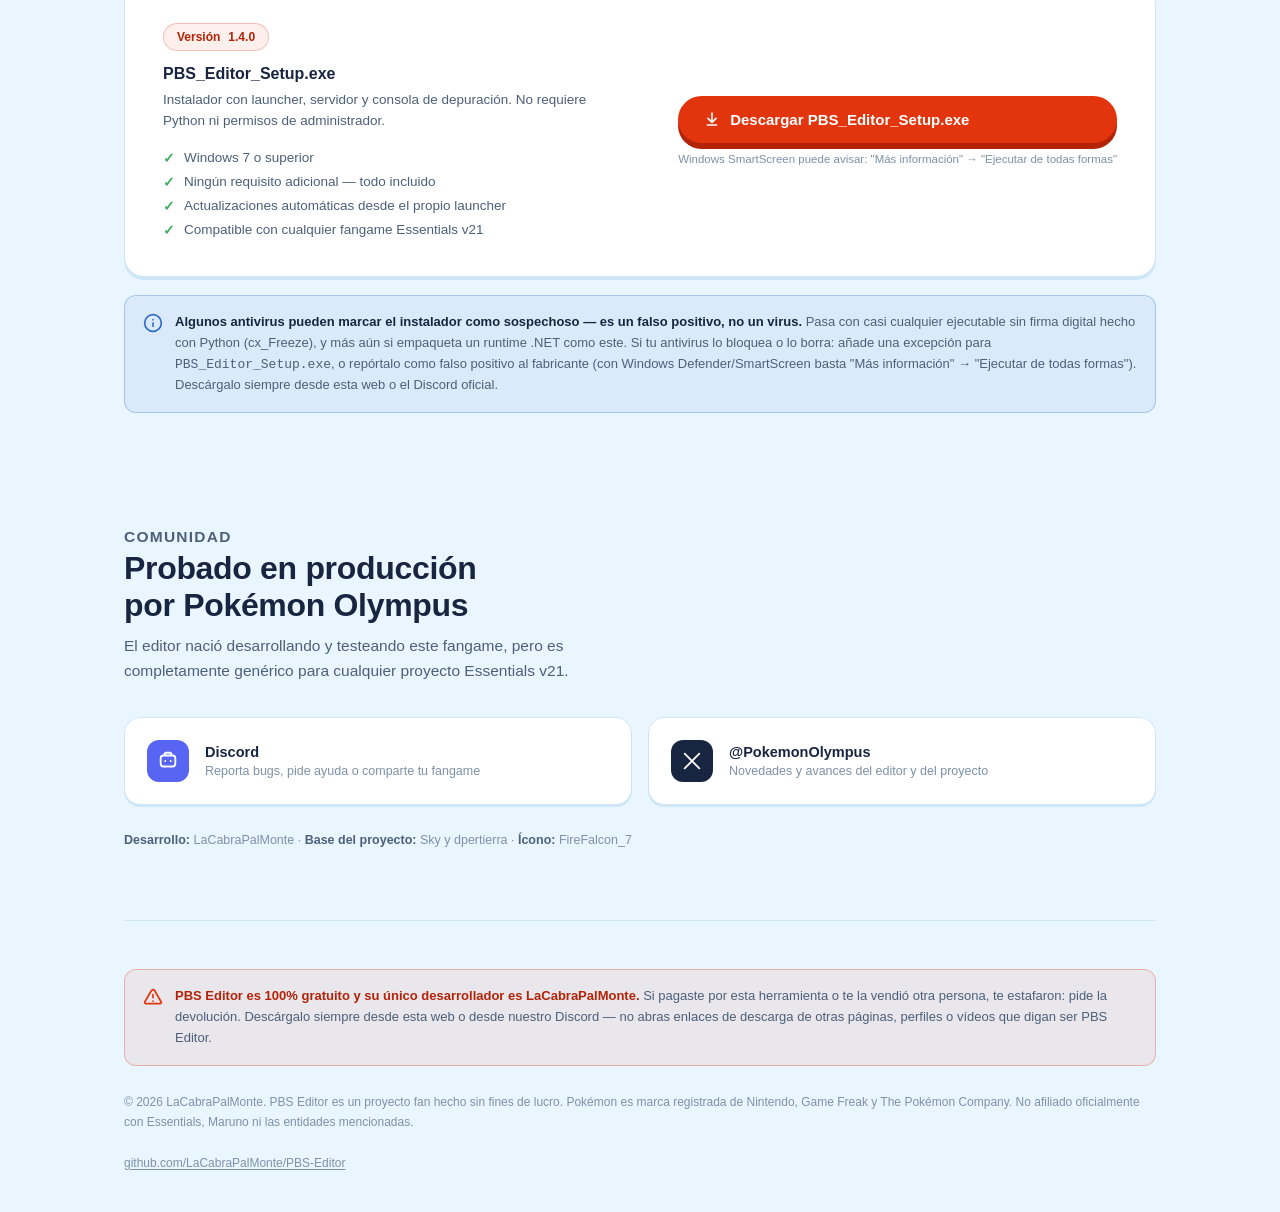
==== commit eb457602: "Actualiza a la versión 1.4.0" ====
--- a/docs/index.html
+++ b/docs/index.html
@@ -246,7 +246,7 @@
     </div>
     <div class="download-panel">
       <div class="dl-left">
-        <span class="version-badge">Versión <b>1.3.12</b></span>
+        <span class="version-badge">Versión <b>1.4.0</b></span>
         <h3 style="font-size:16px; margin:0 0 6px; font-weight:800;">PBS_Editor_Setup.exe</h3>
         <p style="color:var(--ink-dim); font-size:13.5px; line-height:1.6; margin:0;">Instalador con launcher, servidor y consola de depuración. No requiere Python ni permisos de administrador.</p>
         <ul class="req-list">
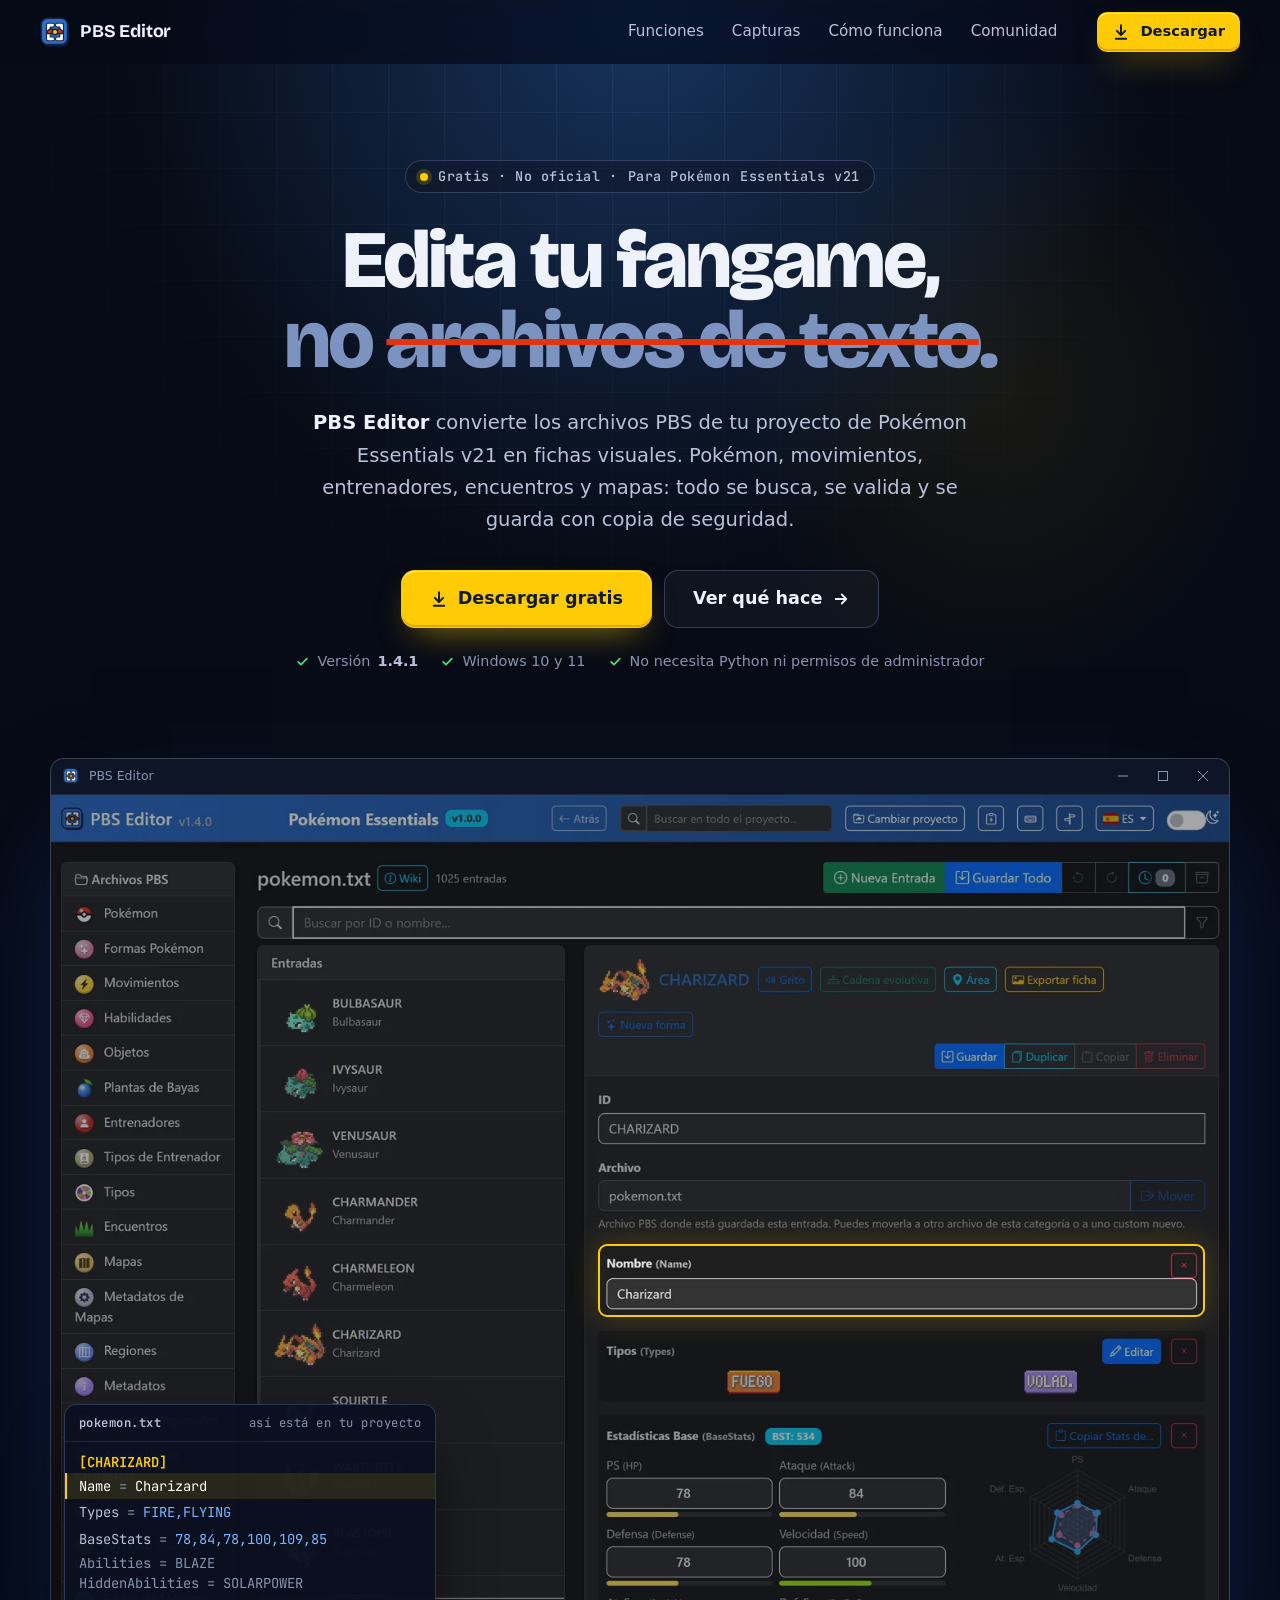
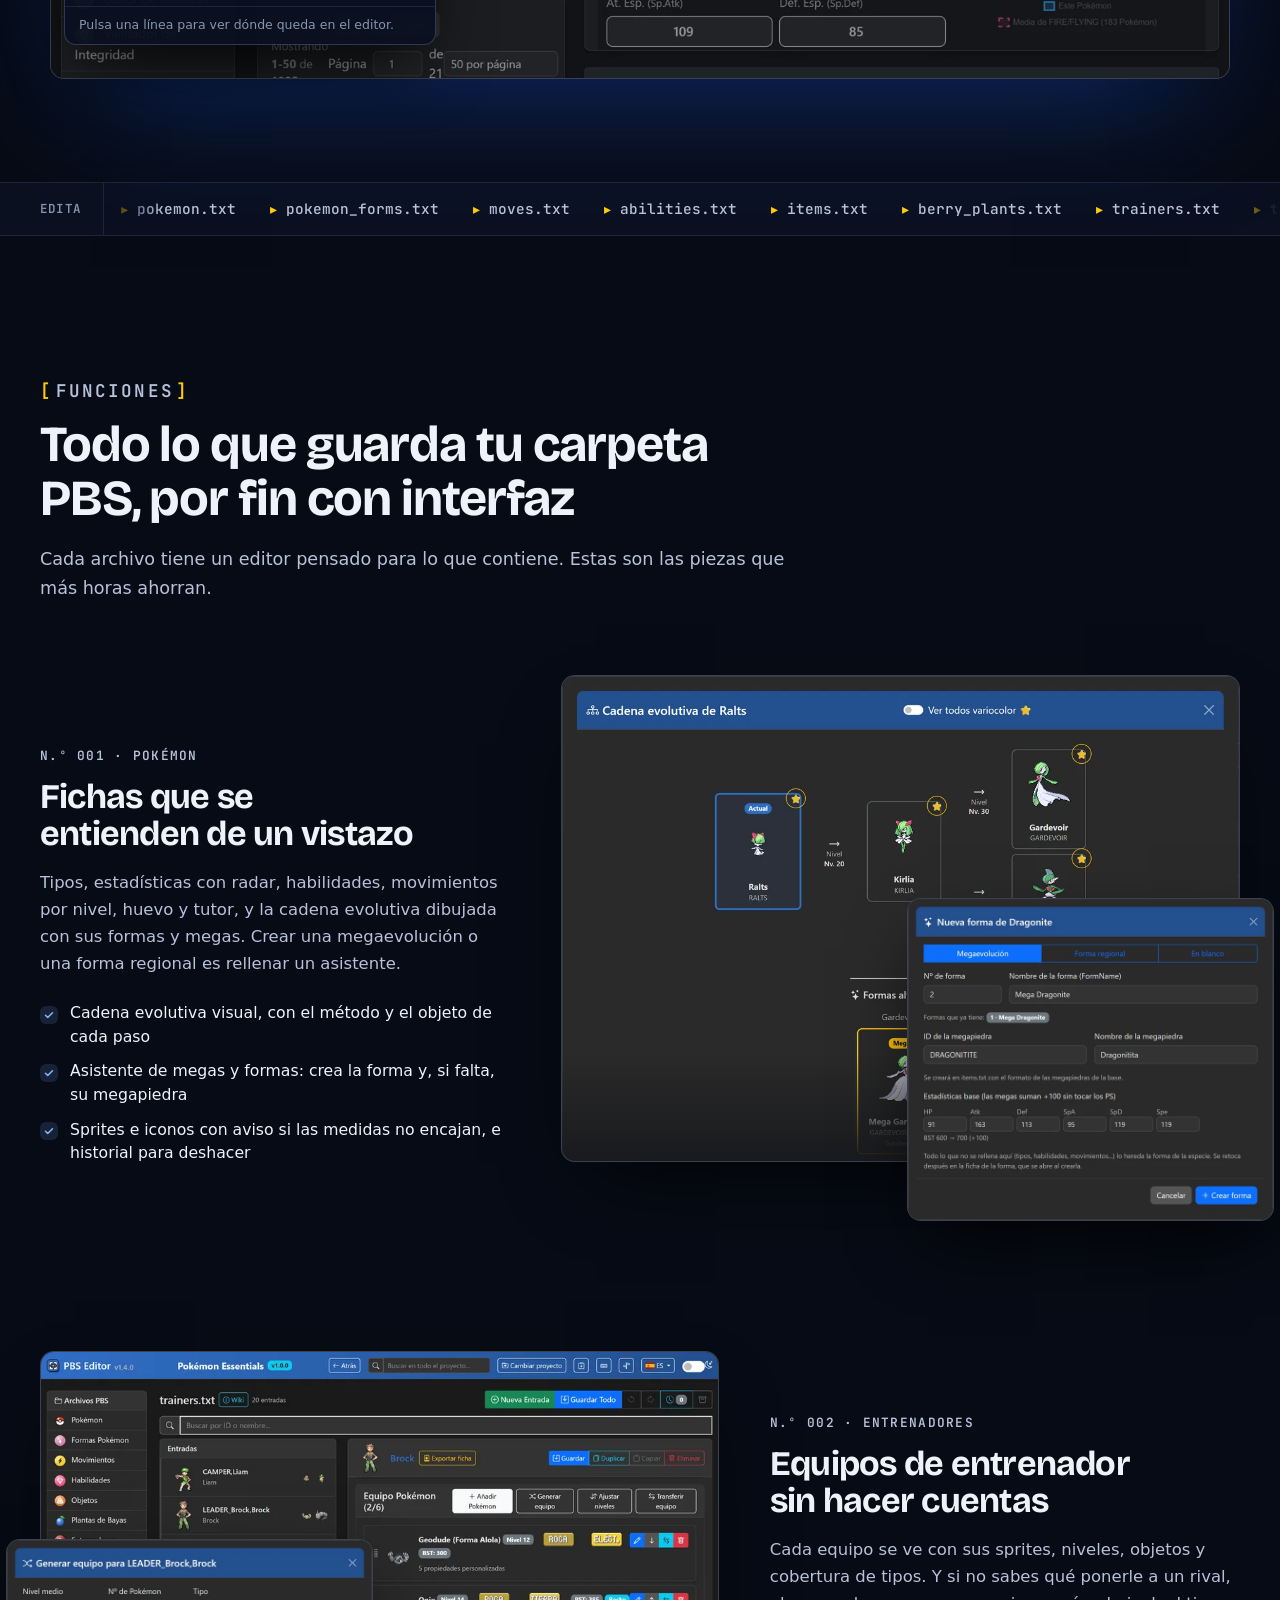
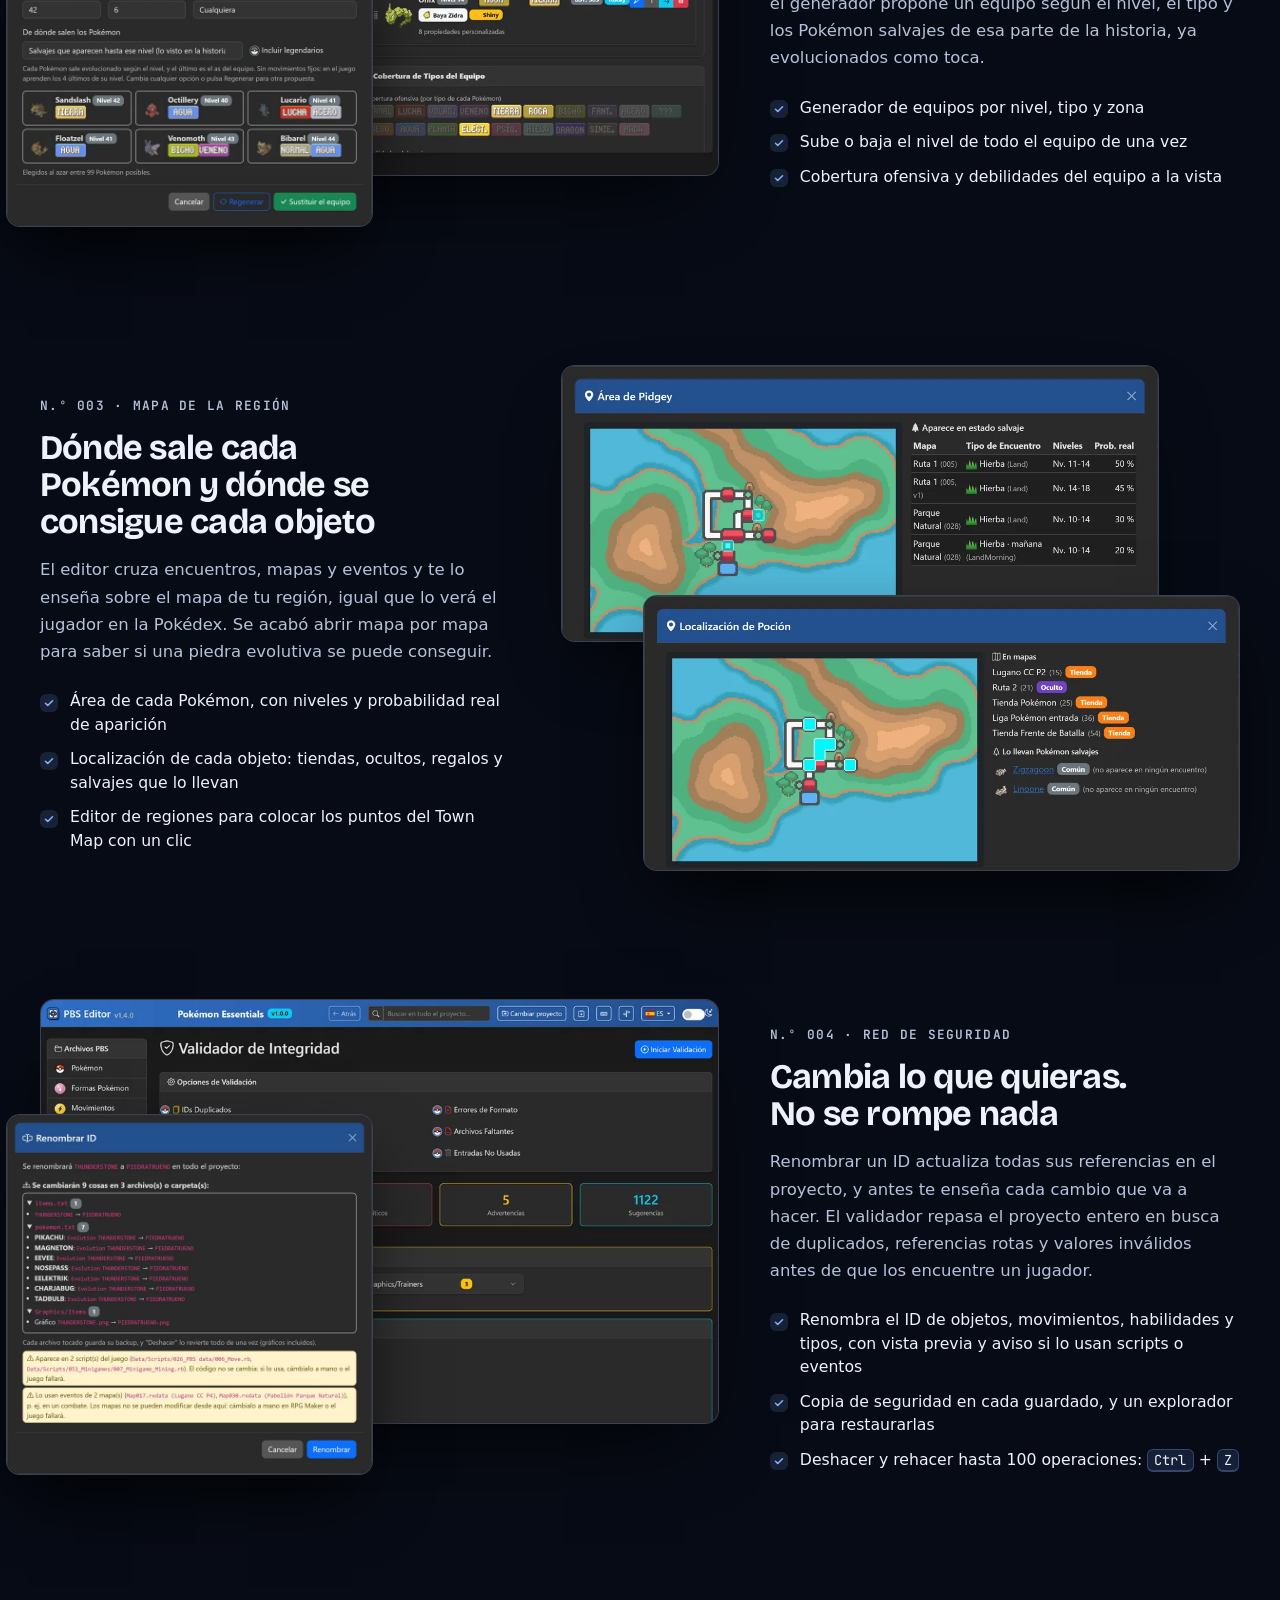
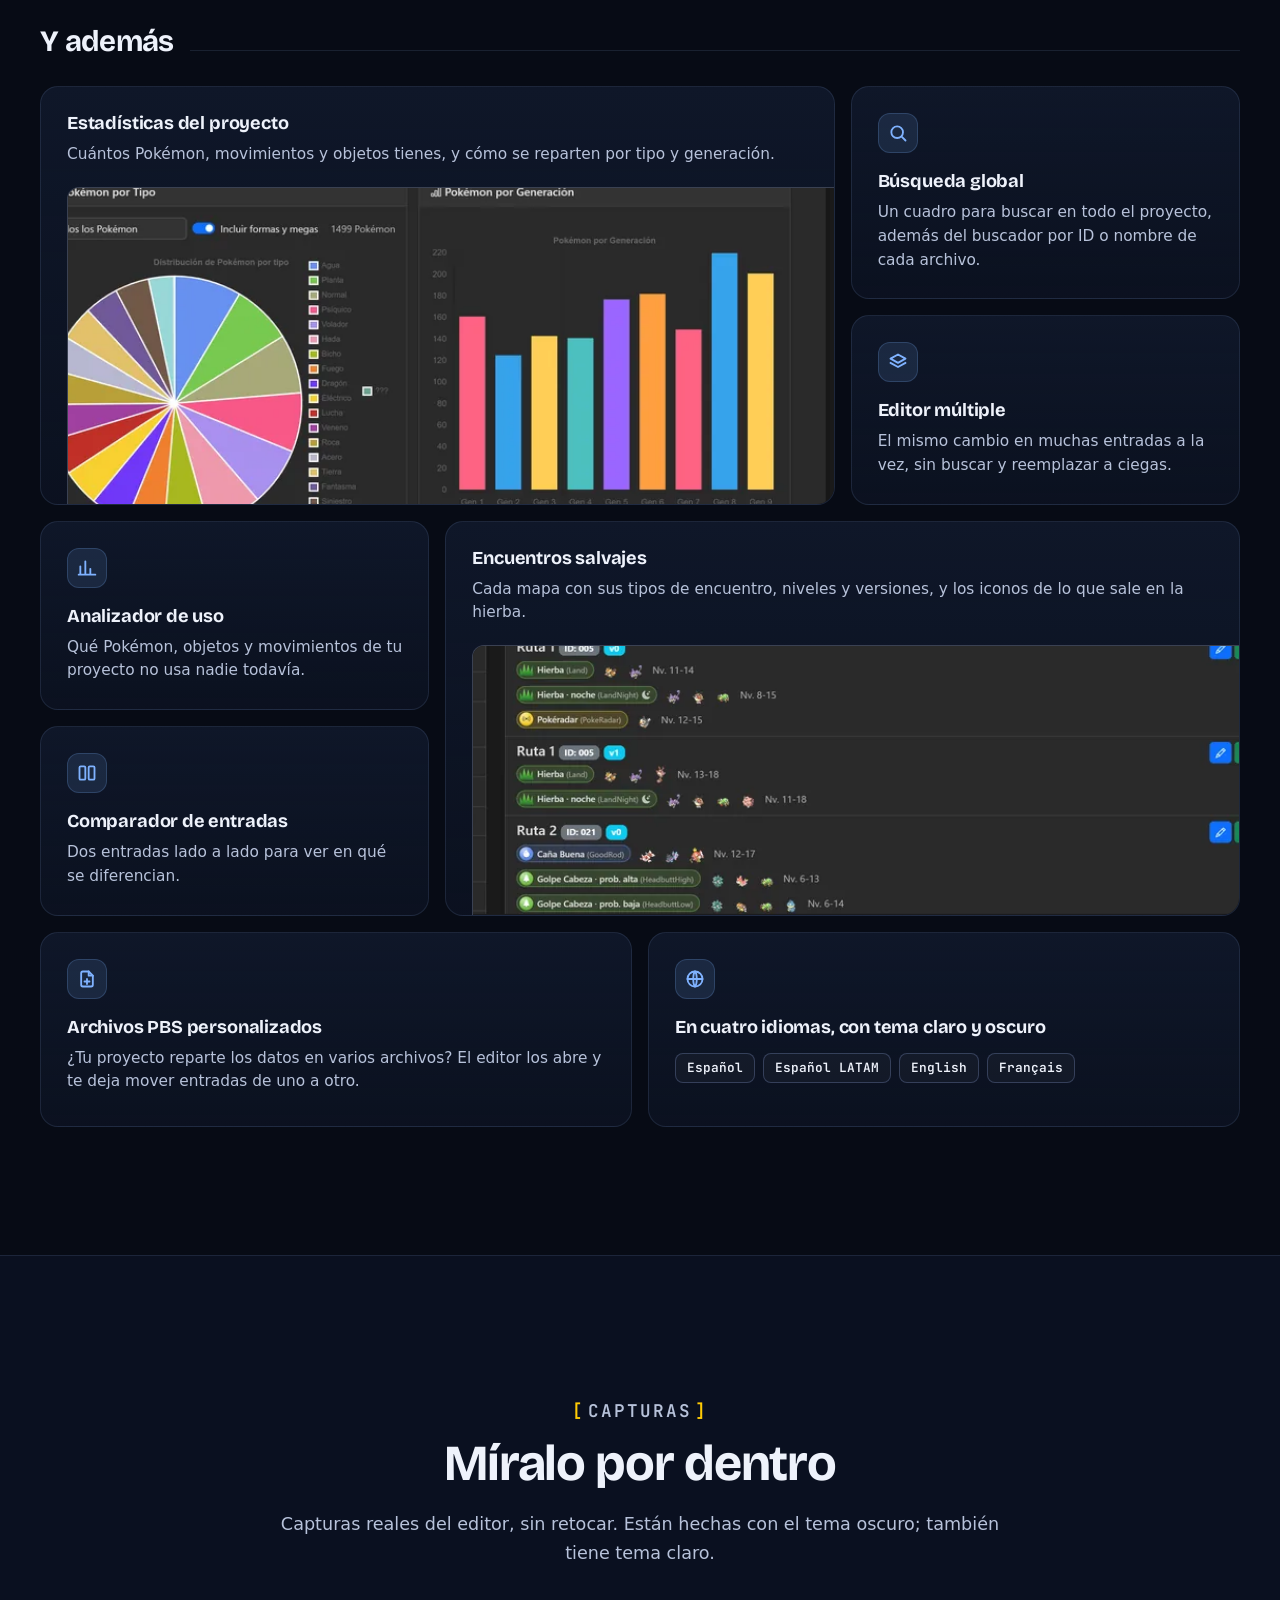
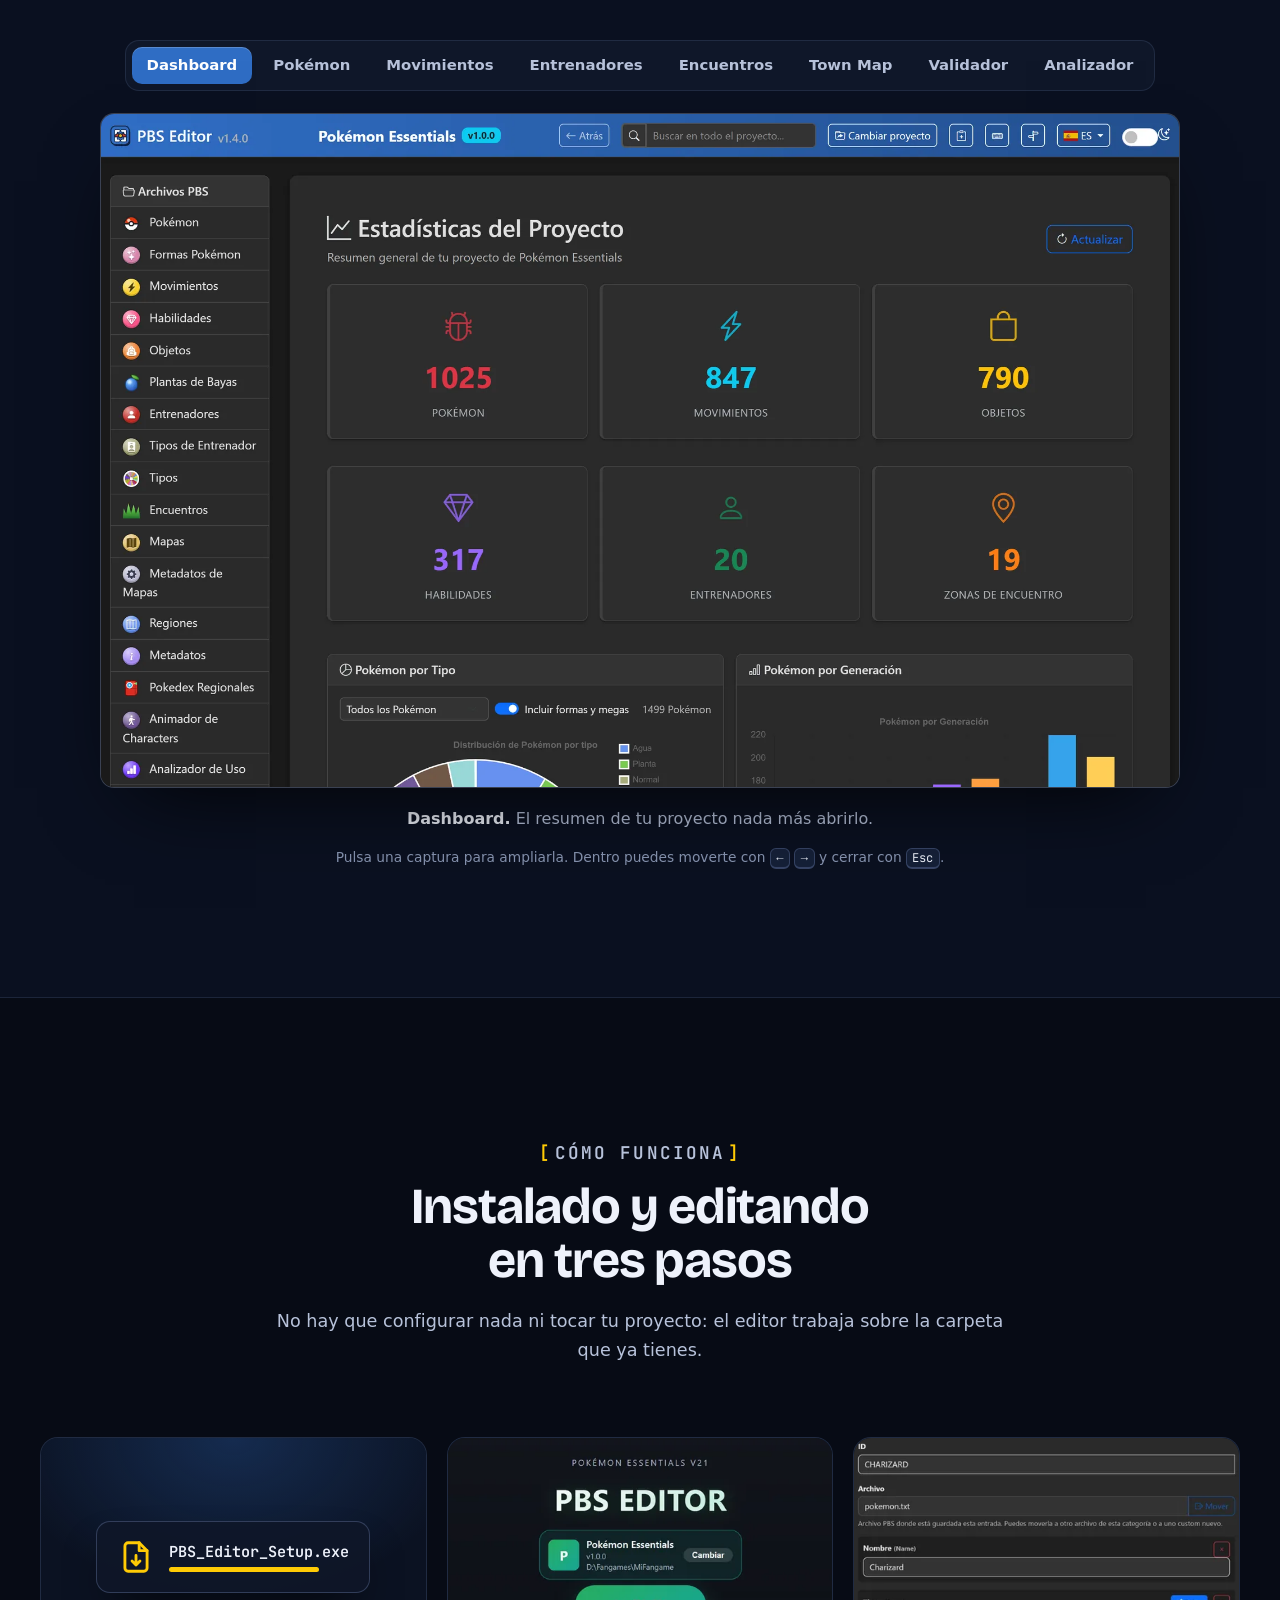
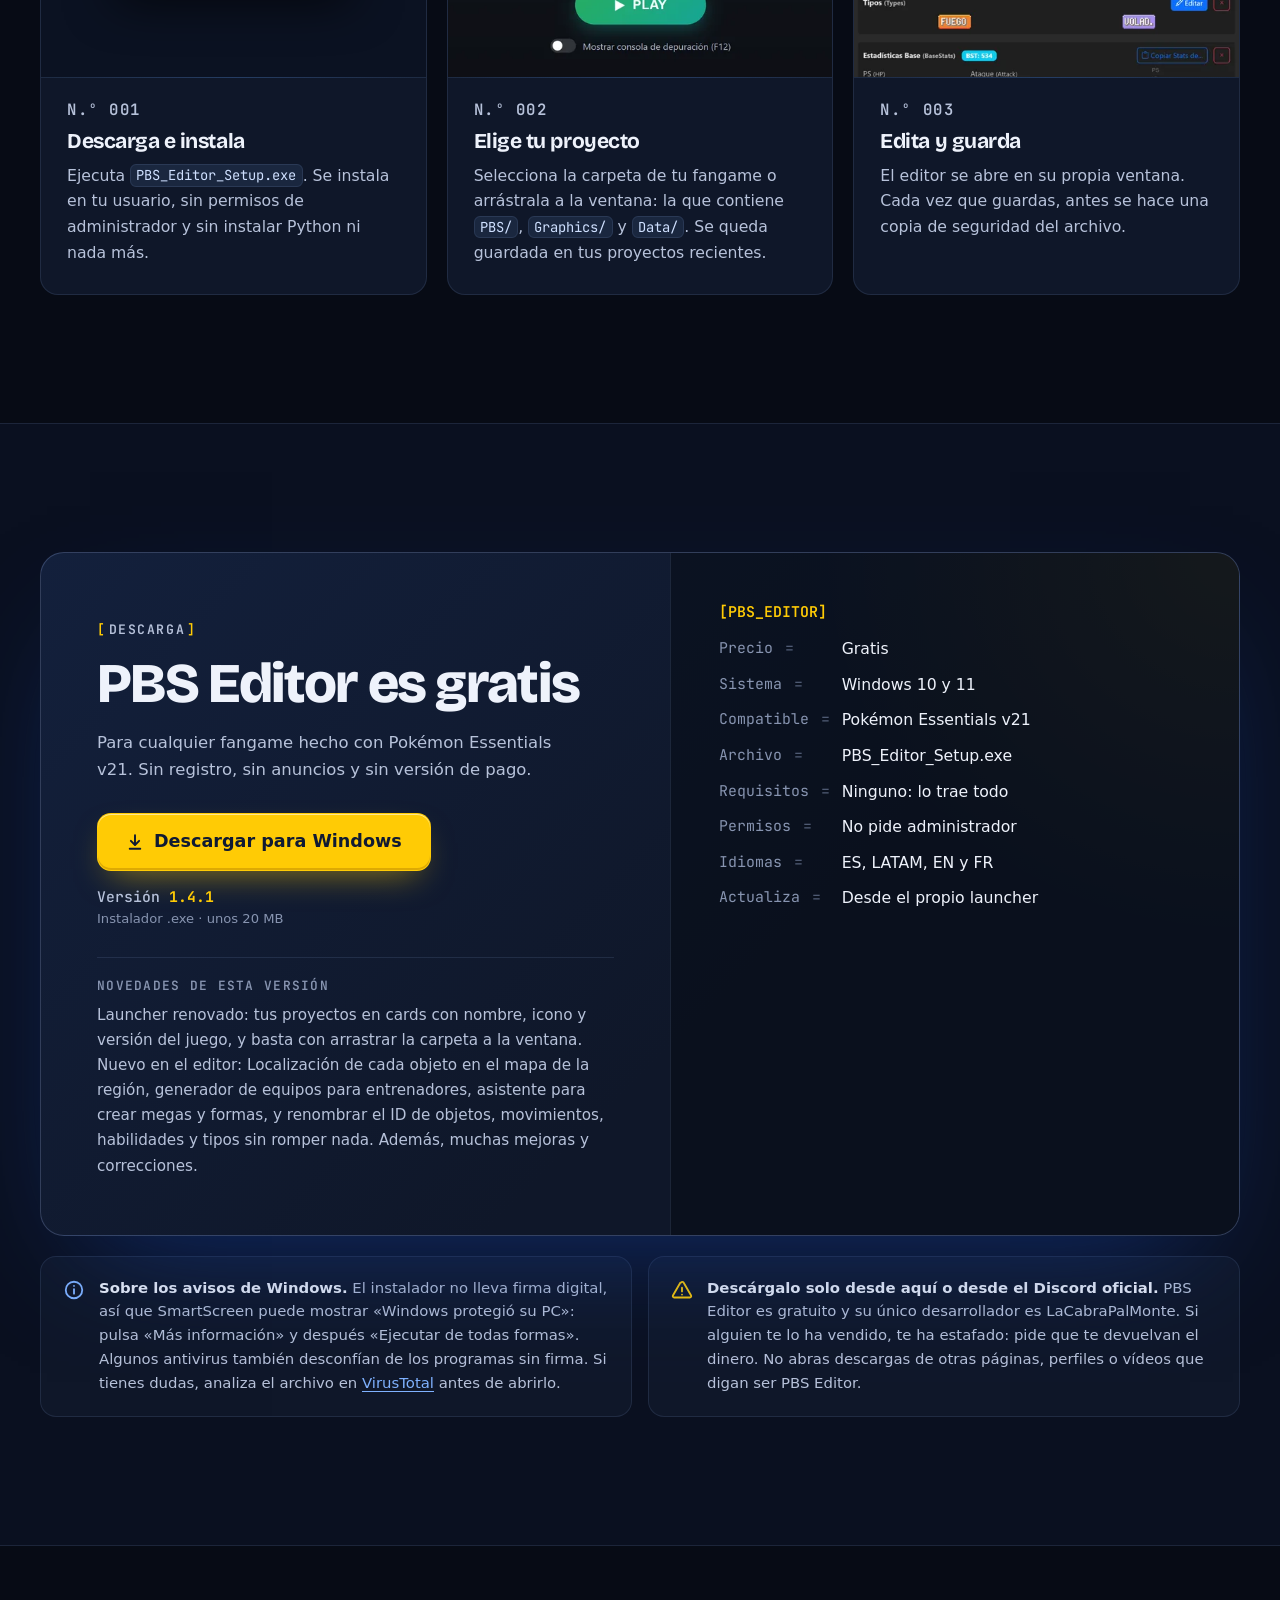
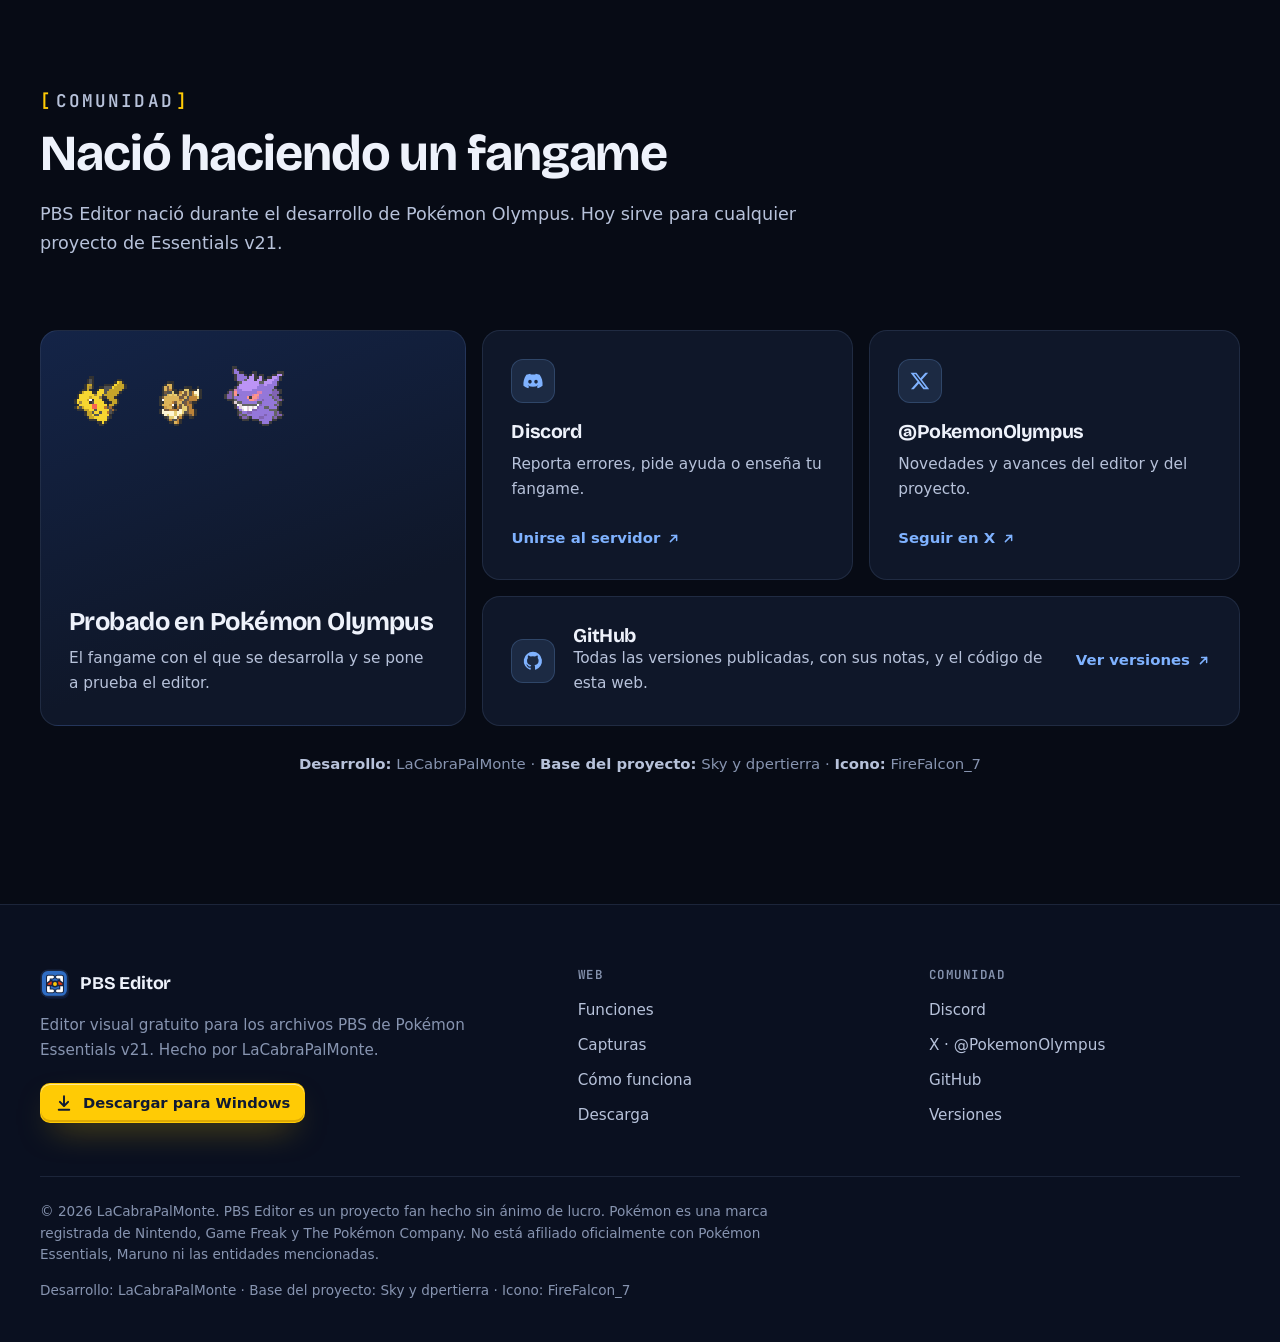
==== commit e8925a07: "Web nueva: rediseño completo con capturas de la 1.4, visor, galería y página 404 - Una sola página s" ====
--- a/docs/index.html
+++ b/docs/index.html
@@ -1,319 +1,584 @@
-<!doctype html>
-<html lang="es">
-<head>
-<meta charset="utf-8">
-<meta name="viewport" content="width=device-width, initial-scale=1">
-<title>PBS Editor — Editor visual de archivos PBS para Pokémon Essentials v21</title>
-<meta name="description" content="Editor visual gratuito y de código abierto para archivos PBS de Pokémon Essentials v21. Instalación en un clic, con backups automáticos, dashboard de estadísticas y editor de mapas/tilesets.">
-<meta property="og:type" content="website">
-<meta property="og:title" content="PBS Editor — tu Pokédex de datos, sin tocar código">
-<meta property="og:description" content="Editor visual gratuito para archivos PBS de cualquier fangame Pokémon Essentials v21. Instala y edita en minutos.">
-<meta property="og:image" content="screenshots/dashboard.webp">
-<link rel="icon" href="favicon.ico" type="image/x-icon">
-<link rel="stylesheet" href="css/style.css">
-<link rel="stylesheet" href="css/motion.css">
-<link rel="stylesheet" href="css/evo.css">
-<noscript><style>.m-in,.m-reveal{opacity:1!important;transform:none!important;} .evo-wrap{height:auto!important;}</style></noscript>
-</head>
-<body>
-
-
-<nav class="top">
-  <div class="brand">
-    <svg class="ball" viewBox="0 0 100 100" aria-hidden="true">
-      <circle cx="50" cy="50" r="45" fill="#fff" stroke="#182541" stroke-width="5"/>
-      <path d="M6,50 A44,44 0 0 1 94,50 Z" fill="#e3350d"/>
-      <rect x="4" y="46" width="92" height="8" fill="#182541"/>
-      <circle cx="50" cy="50" r="13" fill="#fff" stroke="#182541" stroke-width="5"/>
-      <circle cx="50" cy="50" r="5" fill="#fff" stroke="#182541" stroke-width="2"/>
-    </svg>
-    PBS Editor
-    <sub class="text-muted">by LaCabraPalMonte</sub>
-  </div>
-  <div class="navlinks">
-    <a href="#caracteristicas">Características</a>
-    <a href="#como-funciona">Cómo funciona</a>
-    <a href="#descarga">Descarga</a>
-    <a href="#comunidad">Comunidad</a>
-  </div>
-</nav>
-
-<div class="hero-sky">
-  <div class="cloud" style="width:180px;height:60px;top:30px;left:6%;"></div>
-  <div class="cloud" style="width:120px;height:44px;top:90px;right:8%;"></div>
-  <div class="cloud" style="width:90px;height:34px;top:14px;right:26%;"></div>
-
-  <div class="wrap hero">
-    <svg class="ball-spin" viewBox="0 0 100 100" aria-hidden="true">
-      <circle cx="50" cy="50" r="45" fill="#fff" stroke="#182541" stroke-width="5"/>
-      <path d="M6,50 A44,44 0 0 1 94,50 Z" fill="#e3350d"/>
-      <rect x="4" y="46" width="92" height="8" fill="#182541"/>
-      <circle cx="50" cy="50" r="13" fill="#fff" stroke="#182541" stroke-width="5"/>
-      <circle cx="50" cy="50" r="5" fill="#fff" stroke="#182541" stroke-width="2"/>
-    </svg>
-
-    <p class="eyebrow">Herramienta no oficial · Pokémon Essentials v21</p>
-    <h1>Tu Pokédex de datos,<br><span class="hl">sin tocar código.</span></h1>
-
-    <div class="textbox">
-      <b>PBS Editor</b> convierte los archivos PBS de tu fangame en un editor visual: busca entradas, valida referencias y guarda con backup automático en cada cambio. Compatible con cualquier proyecto Essentials v21.
-      <div class="arrow"></div>
-    </div>
-
-    <div class="cta-row">
-      <a class="btn btn-primary" href="https://github.com/LaCabraPalMonte/PBS-Editor/releases/latest/download/PBS_Editor_Setup.exe">
-        <svg viewBox="0 0 24 24" fill="none" stroke="currentColor" stroke-width="2.4" stroke-linecap="round"><path d="M12 3v13"/><path d="M6 11l6 6 6-6"/><path d="M5 21h14"/></svg>
-        Descargar gratis
-      </a>
-    </div>
-
-    <div class="dex">
-      <div class="dex-lights"><span></span><span></span><span></span></div>
-      <div class="dex-screen">
-        <div class="dex-screen-head">
-          <span class="file">pokemon.txt</span>
-          <div class="toggle-group" role="group" aria-label="Vista del editor">
-            <button type="button" data-view="raw" aria-pressed="false" onclick="showView('raw')">Texto plano</button>
-            <button type="button" data-view="visual" aria-pressed="true" onclick="showView('visual')">Editor visual</button>
-          </div>
-        </div>
-        <div class="view" id="view-raw">
-          <pre class="code"><span class="tag">[PIKACHU]</span>
-<span class="k">Name          = </span><span class="v">Pikachu</span>
-<span class="k">Types         = </span><span class="v">ELECTRIC</span>
-<span class="k">BaseStats     = </span><span class="v">35,55,40,90,50,50</span>
-<span class="k">Abilities     = </span><span class="v">STATIC</span>
-<span class="k">HiddenAbility = </span><span class="v">LIGHTNINGROD</span>
-<span class="k">MoveLevelUp   = </span><span class="v">1,THUNDERSHOCK,1,TAILWHIP<span class="cursor"></span></span></pre>
-        </div>
-        <div class="view active" id="view-visual">
-          <img class="shot-inline" src="screenshots/pokemon-editor.webp" alt="Captura real de PBS Editor: ficha de Bulbasaur con tipos y estadisticas base editables" loading="lazy" width="1200" height="750">
-        </div>
-      </div>
-    </div>
-  </div>
-</div>
-
-<div class="evo-wrap" id="evoWrap">
-  <div class="evo-sticky">
-    <div class="evo-layer" id="evoClouds">
-      <span class="evo-cloud" style="width:150px;height:52px;top:12%;left:8%;"></span>
-      <span class="evo-cloud" style="width:100px;height:38px;top:20%;right:12%;"></span>
-      <span class="evo-cloud" style="width:80px;height:30px;top:60%;left:14%;"></span>
-      <span class="evo-cloud" style="width:120px;height:44px;top:68%;right:8%;"></span>
-    </div>
-    <div class="evo-flash" id="evoFlash"></div>
-    <div class="evo-layer evo-icons-drift" id="evoIconsDrift"></div>
-    <div class="evo-ground"></div>
-    <div class="evo-stage">
-      <div class="evo-label"><span class="evo-no" id="evoNo">#004</span><span class="evo-name" id="evoName">Charmander</span></div>
-      <div class="evo-sprite-wrap">
-        <img class="evo-sprite silhouette" id="evoSpriteSil" src="" alt="" aria-hidden="true">
-        <img class="evo-sprite color" id="evoSpriteColor" src="" alt="Evolución del Pokémon">
-      </div>
-      <div class="evo-dots" id="evoDots"><span class="on"></span><span></span><span></span><span></span></div>
-      <p class="evo-caption">Así como un Pokémon evoluciona, tus archivos PBS pasan de <b>texto plano</b> a <b>datos con forma</b> — sin perder ni una línea en el camino.</p>
-    </div>
-    <div class="evo-scrollhint"><span>sigue bajando</span><svg viewBox="0 0 24 24" fill="none" stroke="currentColor" stroke-width="2.4" stroke-linecap="round"><path d="M12 5v14M6 13l6 6 6-6"/></svg></div>
-  </div>
-</div>
-
-<div class="icon-strip" aria-hidden="true">
-  <div class="icon-strip-track" id="iconStripTrack"></div>
-</div>
-
-<div class="strip" aria-hidden="true">
-  <div class="strip-track">
-    <span>pokemon.txt</span><span>moves.txt</span><span>abilities.txt</span><span>items.txt</span><span>trainers.txt</span><span>encounters.txt</span><span>town_map.txt</span><span>regional_dexes.txt</span><span>Tilesets.rxdata</span>
-    <span>pokemon.txt</span><span>moves.txt</span><span>abilities.txt</span><span>items.txt</span><span>trainers.txt</span><span>encounters.txt</span><span>town_map.txt</span><span>regional_dexes.txt</span><span>Tilesets.rxdata</span>
-  </div>
-</div>
-
-<div class="wrap">
-  <section id="capturas">
-    <div class="section-head">
-      <p class="kicker">Capturas de pantalla</p>
-      <h2>Asi se ve por dentro</h2>
-      <p>Capturas reales de PBS Editor corriendo sobre el proyecto Pokemon Olympus.</p>
-    </div>
-
-    <div class="gallery-tabs" role="tablist" aria-label="Capturas de pantalla">
-      <button type="button" data-shot="dashboard" aria-pressed="true" onclick="showShot('dashboard')">Dashboard</button>
-      <button type="button" data-shot="trainer" aria-pressed="false" onclick="showShot('trainer')">Entrenadores</button>
-      <button type="button" data-shot="map" aria-pressed="false" onclick="showShot('map')">Mapa de regiones</button>
-      <button type="button" data-shot="tileset" aria-pressed="false" onclick="showShot('tileset')">Tilesets</button>
-    </div>
-
-    <div class="gallery-frame">
-      <div class="gallery-bar">
-        <span class="dot"></span><span class="dot"></span><span class="dot"></span>
-        <span class="url" id="gallery-url">PBS_Editor -- dashboard</span>
-      </div>
-      <div class="gallery-shot active" id="shot-dashboard">
-        <img src="screenshots/dashboard.webp" alt="Dashboard de estadisticas de PBS Editor con conteos de Pokemon, movimientos, objetos, habilidades, entrenadores y zonas de encuentro" loading="lazy" width="1200" height="750">
-      </div>
-      <div class="gallery-shot" id="shot-trainer">
-        <img src="screenshots/trainer-editor.webp" alt="Editor de entrenadores de PBS Editor mostrando la ficha del entrenador Camper Liam" loading="lazy" width="1200" height="750">
-      </div>
-      <div class="gallery-shot" id="shot-map">
-        <img src="screenshots/map-editor.webp" alt="Editor visual de mapa de regiones (Town Map) de PBS Editor con los puntos de interes de la region Essen" loading="lazy" width="1000" height="446">
-      </div>
-      <div class="gallery-shot" id="shot-tileset">
-        <img src="screenshots/tileset-editor.webp" alt="Editor de tilesets de PBS Editor mostrando la hoja de tiles y sus propiedades de passage" loading="lazy" width="1200" height="750">
-      </div>
-      <p class="gallery-caption" id="gallery-caption">1025 Pokemon, 835 movimientos, 790 objetos y 21 entrenadores del proyecto Pokemon Olympus, listos para editar.</p>
-    </div>
-  </section>
-
-  <section id="caracteristicas">
-    <div class="section-head">
-      <p class="kicker">Características</p>
-      <h2>Todo lo que necesitas para mantener tu PBS sano</h2>
-      <p>Un editor pensado para desarrolladores de fangames: rápido de abrir, difícil de romper.</p>
-    </div>
-    <div class="grid-features">
-      <div class="feature">
-        <div class="icon-badge" style="background:#6390f0;"><svg viewBox="0 0 24 24" fill="none" stroke="currentColor" stroke-width="2" stroke-linecap="round"><circle cx="11" cy="11" r="7"/><path d="M21 21l-4.3-4.3"/></svg></div>
-        <h3>Búsqueda y paginación</h3>
-        <p>Encuentra cualquier entrada por ID o nombre al instante, incluso en listas de miles de líneas.</p>
-      </div>
-      <div class="feature">
-        <div class="icon-badge" style="background:#f7d02c;"><svg viewBox="0 0 24 24" fill="none" stroke="currentColor" stroke-width="2" stroke-linecap="round" stroke-linejoin="round"><rect x="4" y="4" width="11" height="11" rx="1"/><path d="M9 15v4a1 1 0 0 0 1 1h9a1 1 0 0 0 1-1v-9a1 1 0 0 0-1-1h-4"/></svg></div>
-        <h3>Editor por lotes</h3>
-        <p>Selecciona varias entradas y aplica el mismo cambio a todas de una sola vez.</p>
-      </div>
-      <div class="feature">
-        <div class="icon-badge" style="background:#7ac74c;"><svg viewBox="0 0 24 24" fill="none" stroke="currentColor" stroke-width="2" stroke-linecap="round" stroke-linejoin="round"><path d="M3 12a9 9 0 1 0 3-6.7"/><path d="M3 4v5h5"/></svg></div>
-        <h3>Deshacer / rehacer</h3>
-        <p>Hasta 100 operaciones de historial con atajos de teclado, por si algo sale mal.</p>
-      </div>
-      <div class="feature">
-        <div class="icon-badge" style="background:#ee8130;"><svg viewBox="0 0 24 24" fill="none" stroke="currentColor" stroke-width="2" stroke-linecap="round" stroke-linejoin="round"><path d="M12 3l8 4v5c0 5-3.5 7.5-8 9-4.5-1.5-8-4-8-9V7z"/></svg></div>
-        <h3>Backups automáticos</h3>
-        <p>Cada guardado crea una copia con timestamp en <code>PBS_backups/</code>, sin que tengas que pensarlo.</p>
-      </div>
-      <div class="feature">
-        <div class="icon-badge" style="background:#a98ff3;"><svg viewBox="0 0 24 24" fill="none" stroke="currentColor" stroke-width="2" stroke-linecap="round" stroke-linejoin="round"><path d="M3 3v18h18"/><path d="M7 15l4-5 3 3 5-7"/></svg></div>
-        <h3>Dashboard y análisis</h3>
-        <p>Conteos, distribución por tipo, movimientos más aprendidos y curva de dificultad de entrenadores.</p>
-      </div>
-      <div class="feature">
-        <div class="icon-badge" style="background:#8b7355;"><svg viewBox="0 0 24 24" fill="none" stroke="currentColor" stroke-width="2" stroke-linecap="round" stroke-linejoin="round"><path d="M9 20l-5.2-1.5a1 1 0 0 1-.8-1V5.6a1 1 0 0 1 1.3-1L9 6m0 14l6-2m-6 2V6m6 12l5.2 1.5a1 1 0 0 0 .8-1V4.6a1 1 0 0 0-1.3-1L15 6m0 12V6m0 0L9 4"/></svg></div>
-        <h3>Editor de mapa (Town Map)</h3>
-        <p>Añade y edita puntos de interés haciendo clic directamente sobre el mapa de cada región.</p>
-      </div>
-      <div class="feature">
-        <div class="icon-badge" style="background:#b7b7ae;"><svg viewBox="0 0 24 24" fill="none" stroke="currentColor" stroke-width="2" stroke-linecap="round" stroke-linejoin="round"><rect x="3" y="3" width="7" height="7"/><rect x="14" y="3" width="7" height="7"/><rect x="3" y="14" width="7" height="7"/><rect x="14" y="14" width="7" height="7"/></svg></div>
-        <h3>Editor de tilesets</h3>
-        <p>Selecciona casillas por arrastre y aplica passage, priority o terrain tag en bloque.</p>
-      </div>
-      <div class="feature">
-        <div class="icon-badge" style="background:#6f35fc;"><svg viewBox="0 0 24 24" fill="none" stroke="currentColor" stroke-width="2" stroke-linecap="round" stroke-linejoin="round"><path d="M17 3l4 4-4 4"/><path d="M21 7H9a4 4 0 0 0-4 4v1"/><path d="M7 21l-4-4 4-4"/><path d="M3 17h12a4 4 0 0 0 4-4v-1"/></svg></div>
-        <h3>Importador de Showdown</h3>
-        <p>Pega un equipo en formato Pokémon Showdown y conviértelo directo a entradas de <code>trainers.txt</code>.</p>
-      </div>
-    </div>
-  </section>
-
-  <section id="como-funciona">
-    <div class="section-head">
-      <p class="kicker">Cómo funciona</p>
-      <h2>De cero a editando en menos de un minuto</h2>
-    </div>
-    <div class="steps">
-      <div class="step">
-        <span class="n">N.º 001</span>
-        <h3>Instala PBS Editor</h3>
-        <p>Descarga y ejecuta <code>PBS_Editor_Setup.exe</code>. Se instala como cualquier programa, sin dependencias que configurar.</p>
-      </div>
-      <div class="step">
-        <span class="n">N.º 002</span>
-        <h3>Elige tu proyecto</h3>
-        <p>La primera vez te pedirá la carpeta raíz de tu proyecto (la que contiene <code>PBS/</code>, <code>Graphics/</code> y <code>Data/</code>). Queda guardada para la próxima vez.</p>
-      </div>
-      <div class="step">
-        <span class="n">N.º 003</span>
-        <h3>Edita</h3>
-        <p>Se abre una ventana propia con el editor, sin depender del navegador del sistema.</p>
-      </div>
-    </div>
-  </section>
-
-  <section id="descarga">
-    <div class="section-head">
-      <p class="kicker">Descarga</p>
-      <h2>Gratis, portable y de código abierto</h2>
-    </div>
-    <div class="download-panel">
-      <div class="dl-left">
-        <span class="version-badge">Versión <b>1.4.0</b></span>
-        <h3 style="font-size:16px; margin:0 0 6px; font-weight:800;">PBS_Editor_Setup.exe</h3>
-        <p style="color:var(--ink-dim); font-size:13.5px; line-height:1.6; margin:0;">Instalador con launcher, servidor y consola de depuración. No requiere Python ni permisos de administrador.</p>
-        <ul class="req-list">
-          <li>Windows 7 o superior</li>
-          <li>Ningún requisito adicional — todo incluido</li>
-          <li>Actualizaciones automáticas desde el propio launcher</li>
-          <li>Compatible con cualquier fangame Essentials v21</li>
-        </ul>
-      </div>
-      <div class="dl-right">
-        <a class="btn btn-primary" href="https://github.com/LaCabraPalMonte/PBS-Editor/releases/latest/download/PBS_Editor_Setup.exe">
-          <svg viewBox="0 0 24 24" fill="none" stroke="currentColor" stroke-width="2.4" stroke-linecap="round"><path d="M12 3v13"/><path d="M6 11l6 6 6-6"/><path d="M5 21h14"/></svg>
-          Descargar PBS_Editor_Setup.exe
-        </a>
-        <span class="fine">Windows SmartScreen puede avisar: "Más información" → "Ejecutar de todas formas"</span>
-      </div>
-    </div>
-    <div class="av-notice">
-      <svg viewBox="0 0 24 24" fill="none" stroke="currentColor" stroke-width="2" stroke-linecap="round" stroke-linejoin="round"><circle cx="12" cy="12" r="10"/><path d="M12 16v-4"/><path d="M12 8h.01"/></svg>
-      <span><b>Algunos antivirus pueden marcar el instalador como sospechoso — es un falso positivo, no un virus.</b> Pasa con casi cualquier ejecutable sin firma digital hecho con Python (cx_Freeze), y más aún si empaqueta un runtime .NET como este. Si tu antivirus lo bloquea o lo borra: añade una excepción para <code>PBS_Editor_Setup.exe</code>, o repórtalo como falso positivo al fabricante (con Windows Defender/SmartScreen basta "Más información" → "Ejecutar de todas formas"). Descárgalo siempre desde esta web o el Discord oficial.</span>
-    </div>
-  </section>
-
-  <section id="comunidad">
-    <div class="section-head">
-      <p class="kicker">Comunidad</p>
-      <h2>Probado en producción por Pokémon Olympus</h2>
-      <p>El editor nació desarrollando y testeando este fangame, pero es completamente genérico para cualquier proyecto Essentials v21.</p>
-    </div>
-    <div class="community">
-      <a class="comm-card" href="https://discord.gg/WQEmUtgner">
-        <div class="icon-badge" style="background:#5865F2;"><svg viewBox="0 0 24 24" fill="none" stroke="#fff" stroke-width="2" stroke-linecap="round" stroke-linejoin="round"><rect x="4" y="6" width="16" height="12" rx="3"/><path d="M9 12h.01M15 12h.01"/><path d="M8 5l1-2h6l1 2"/></svg></div>
-        <div><h3>Discord</h3><p>Reporta bugs, pide ayuda o comparte tu fangame</p></div>
-      </a>
-      <a class="comm-card" href="https://x.com/PokemonOlympus">
-        <div class="icon-badge" style="background:#182541;"><svg viewBox="0 0 24 24" fill="none" stroke="#fff" stroke-width="2" stroke-linecap="round" stroke-linejoin="round"><path d="M4 4l16 16M20 4L4 20"/></svg></div>
-        <div><h3>@PokemonOlympus</h3><p>Novedades y avances del editor y del proyecto</p></div>
-      </a>
-    </div>
-    <p class="credits"><b>Desarrollo:</b> LaCabraPalMonte · <b>Base del proyecto:</b> Sky y dpertierra · <b>Ícono:</b> FireFalcon_7</p>
-  </section>
-
-  <footer>
-    <div class="scam-notice">
-      <svg viewBox="0 0 24 24" fill="none" stroke="currentColor" stroke-width="2" stroke-linecap="round" stroke-linejoin="round"><path d="M10.3 3.86l-8.2 14.14A1.5 1.5 0 0 0 3.4 20h17.2a1.5 1.5 0 0 0 1.3-2L13.7 3.86a1.5 1.5 0 0 0-2.6 0z"/><path d="M12 9v4"/><path d="M12 17h.01"/></svg>
-      <span><b>PBS Editor es 100% gratuito y su único desarrollador es LaCabraPalMonte.</b> Si pagaste por esta herramienta o te la vendió otra persona, te estafaron: pide la devolución. Descárgalo siempre desde esta web o desde nuestro Discord — no abras enlaces de descarga de otras páginas, perfiles o vídeos que digan ser PBS Editor.</span>
-    </div>
-    <div class="foot-row">
-      <span>© 2026 LaCabraPalMonte. PBS Editor es un proyecto fan hecho sin fines de lucro. Pokémon es marca registrada de Nintendo, Game Freak y The Pokémon Company. No afiliado oficialmente con Essentials, Maruno ni las entidades mencionadas.</span>
-      <span><a href="https://github.com/LaCabraPalMonte/PBS-Editor">github.com/LaCabraPalMonte/PBS-Editor</a></span>
-    </div>
-  </footer>
-</div>
-
-<div class="m-lightbox" id="mLightbox" hidden>
-  <div class="m-lb-backdrop"></div>
-  <div class="m-lb-frame" id="mLbFrame">
-    <div class="m-lb-bar"><span id="mLbName">captura</span><button id="mLbClose" type="button" aria-label="Cerrar">✕</button></div>
-    <div class="m-lb-shot" id="mLbShot"><img id="mLbImg" src="" alt=""></div>
-    <div class="m-lb-hint">Esc para cerrar · arrastra hacia abajo para cerrar · desliza a los lados para cambiar de captura</div>
-  </div>
-</div>
-
-<script src="js/main.js"></script>
-<script src="js/motion.js"></script>
-<script src="js/evo-data.js"></script>
-<script src="js/evo.js"></script>
-
-</body>
-</html>
+<!doctype html>
+<html lang="es">
+<head>
+<meta charset="utf-8">
+<meta name="viewport" content="width=device-width, initial-scale=1">
+<meta http-equiv="Content-Security-Policy" content="default-src 'none'; script-src 'self' 'sha256-QVOnwTb3cPoDH3EcCI5L11RykTYShWiLn8VeV6FYc9E='; style-src 'self' 'unsafe-inline'; img-src 'self' data:; font-src 'self'; connect-src 'self'; base-uri 'none'; form-action 'none'">
+<title>PBS Editor — Editor visual de archivos PBS para Pokémon Essentials v21</title>
+<meta name="description" content="PBS Editor es una herramienta gratuita para Windows que convierte los archivos PBS de tu fangame de Pokémon Essentials v21 en fichas visuales: Pokémon, movimientos, entrenadores, encuentros y mapas, con validador y copias de seguridad.">
+<meta name="author" content="LaCabraPalMonte">
+<meta name="theme-color" content="#070b15">
+<link rel="canonical" href="https://lacabrapalmonte.github.io/PBS-Editor/">
+
+<meta property="og:type" content="website">
+<meta property="og:site_name" content="PBS Editor">
+<meta property="og:locale" content="es_ES">
+<meta property="og:url" content="https://lacabrapalmonte.github.io/PBS-Editor/">
+<meta property="og:title" content="PBS Editor — edita tu fangame, no archivos de texto">
+<meta property="og:description" content="Editor visual gratuito para los archivos PBS de cualquier fangame hecho con Pokémon Essentials v21. Pokémon, movimientos, entrenadores, encuentros y mapas.">
+<meta property="og:image" content="https://lacabrapalmonte.github.io/PBS-Editor/og-image.png">
+<meta property="og:image:width" content="1200">
+<meta property="og:image:height" content="630">
+<meta property="og:image:alt" content="PBS Editor: la ficha de Charizard abierta en el editor visual">
+<meta name="twitter:card" content="summary_large_image">
+<meta name="twitter:site" content="@PokemonOlympus">
+<meta name="twitter:title" content="PBS Editor — edita tu fangame, no archivos de texto">
+<meta name="twitter:description" content="Editor visual gratuito para los archivos PBS de cualquier fangame hecho con Pokémon Essentials v21.">
+<meta name="twitter:image" content="https://lacabrapalmonte.github.io/PBS-Editor/og-image.png">
+
+<link rel="icon" href="favicon.ico" sizes="any">
+<link rel="apple-touch-icon" href="apple-touch-icon.png">
+<link rel="preload" href="fonts/bricolage-grotesque-latin.woff2" as="font" type="font/woff2" crossorigin>
+<link rel="preload" href="fonts/jetbrains-mono-latin.woff2" as="font" type="font/woff2" crossorigin>
+<link rel="preload" as="image" type="image/webp" href="screenshots/pbs-editor-pokemon-1440.webp" imagesrcset="screenshots/pbs-editor-pokemon-960.webp 960w, screenshots/pbs-editor-pokemon-1440.webp 1440w, screenshots/pbs-editor-pokemon-2160.webp 2160w" imagesizes="(max-width: 700px) 130vw, (max-width: 1260px) 100vw, (min-width: 2300px) 1540px, (min-width: 1800px) 1340px, 1180px">
+<link rel="stylesheet" href="css/style.css">
+<!-- Si se toca este script hay que recalcular su sha256 en la Content-Security-Policy de arriba (ver README). -->
+<script>document.documentElement.classList.add('js');window.pbsBoot=setTimeout(function(){document.documentElement.classList.remove('js')},4000)</script>
+<noscript><style>.gal-panel[hidden]{display:block!important;margin-bottom:32px}.tabs,.gal-hint{display:none}</style></noscript>
+
+<script type="application/ld+json">
+{
+  "@context": "https://schema.org",
+  "@type": "SoftwareApplication",
+  "name": "PBS Editor",
+  "description": "Editor visual gratuito para los archivos PBS de proyectos hechos con Pokémon Essentials v21.",
+  "applicationCategory": "DeveloperApplication",
+  "operatingSystem": "Windows 10, Windows 11",
+  "url": "https://lacabrapalmonte.github.io/PBS-Editor/",
+  "downloadUrl": "https://github.com/LaCabraPalMonte/PBS-Editor/releases/latest/download/PBS_Editor_Setup.exe",
+  "image": "https://lacabrapalmonte.github.io/PBS-Editor/og-image.png",
+  "screenshot": "https://lacabrapalmonte.github.io/PBS-Editor/screenshots/pbs-editor-pokemon-1440.webp",
+  "inLanguage": ["es", "en", "fr"],
+  "isAccessibleForFree": true,
+  "offers": { "@type": "Offer", "price": "0", "priceCurrency": "EUR" },
+  "author": { "@type": "Person", "name": "LaCabraPalMonte" }
+}
+</script>
+</head>
+<body>
+
+<svg width="0" height="0" style="position:absolute" aria-hidden="true">
+  <!-- Marca "Bracket Ball": el corchete [ID] de cada entrada PBS, dibujado como una pokébola. Es la misma del editor. -->
+  <symbol id="mark" viewBox="0 0 100 100">
+    <rect x="9" y="11" width="88" height="88" rx="22" fill="#0e1a38"/>
+    <rect x="4" y="4" width="88" height="88" rx="22" fill="#2f6dc4" stroke="#182541" stroke-width="5"/>
+    <path d="M42 27 L28 27 L28 73 L42 73" fill="none" stroke="#182541" stroke-width="16" stroke-linecap="round" stroke-linejoin="round"/>
+    <path d="M42 27 L28 27 L28 73 L42 73" fill="none" stroke="#fff" stroke-width="9" stroke-linecap="round" stroke-linejoin="round"/>
+    <path d="M58 27 L72 27 L72 73 L58 73" fill="none" stroke="#182541" stroke-width="16" stroke-linecap="round" stroke-linejoin="round"/>
+    <path d="M58 27 L72 27 L72 73 L58 73" fill="none" stroke="#fff" stroke-width="9" stroke-linecap="round" stroke-linejoin="round"/>
+    <path d="M23 55 L23 48 L37 38 L50 48 L63 38 L77 48 L77 55 Z" fill="#e3350d" stroke="#182541" stroke-width="5" stroke-linejoin="round"/>
+    <circle cx="50" cy="50" r="9" fill="#ffcb05" stroke="#182541" stroke-width="5"/>
+  </symbol>
+  <symbol id="i-down" viewBox="0 0 24 24" fill="none" stroke="currentColor" stroke-width="2.6" stroke-linecap="round" stroke-linejoin="round"><g class="dl-arrow"><path d="M12 3v12"/><path d="M6.5 10.5L12 16l5.5-5.5"/></g><path d="M5 21h14"/></symbol>
+  <symbol id="i-go" viewBox="0 0 24 24" fill="none" stroke="currentColor" stroke-width="2.4" stroke-linecap="round" stroke-linejoin="round"><path d="M5 12h14M13 6l6 6-6 6"/></symbol>
+  <symbol id="i-out" viewBox="0 0 24 24" fill="none" stroke="currentColor" stroke-width="2.4" stroke-linecap="round" stroke-linejoin="round"><path d="M7 17L17 7M9 7h8v8"/></symbol>
+  <symbol id="i-ok" viewBox="0 0 24 24" fill="none" stroke="currentColor" stroke-width="2.8" stroke-linecap="round" stroke-linejoin="round"><path d="M5 12.5l4.5 4.5L19 7.5"/></symbol>
+</svg>
+
+<a class="skip" href="#contenido">Saltar al contenido</a>
+
+<header class="nav" id="nav">
+  <div class="wrap nav-in">
+    <a class="brand" href="#inicio" aria-label="PBS Editor, inicio"><svg aria-hidden="true"><use href="#mark"/></svg>PBS Editor</a>
+    <nav aria-label="Principal">
+      <ul class="nav-links" id="navLinks">
+        <li><a href="#funciones">Funciones</a></li>
+        <li><a href="#capturas">Capturas</a></li>
+        <li><a href="#como-funciona">Cómo funciona</a></li>
+        <li><a href="#comunidad">Comunidad</a></li>
+      </ul>
+    </nav>
+    <a class="btn btn-primary btn-sm" href="#descarga"><svg aria-hidden="true"><use href="#i-down"/></svg>Descargar</a>
+    <button class="nav-toggle" id="navToggle" type="button" aria-expanded="false" aria-controls="navLinks" aria-label="Menú">
+      <svg class="bars" viewBox="0 0 24 24" fill="none" stroke="currentColor" stroke-width="2.4" stroke-linecap="round" aria-hidden="true"><path d="M4 7h16M4 12h16M4 17h16"/></svg>
+      <svg class="x" viewBox="0 0 24 24" fill="none" stroke="currentColor" stroke-width="2.4" stroke-linecap="round" aria-hidden="true"><path d="M6 6l12 12M18 6L6 18"/></svg>
+    </button>
+  </div>
+</header>
+
+<main id="contenido">
+
+<!-- ============ HERO ============ -->
+<section class="hero" id="inicio">
+  <div class="wrap">
+    <p class="eyebrow"><span class="dot"></span>Gratis · No oficial · <span class="wide-only">Para Pokémon </span>Essentials v21</p>
+    <h1>Edita tu fangame,<br><span class="dim">no <s>archivos de texto</s>.</span></h1>
+    <p class="lead"><strong>PBS Editor</strong> convierte los archivos PBS de tu proyecto de Pokémon Essentials v21 en fichas visuales. Pokémon, movimientos, entrenadores, encuentros y mapas: todo se busca, se valida y se guarda con copia de seguridad.</p>
+    <div class="cta">
+      <a class="btn btn-primary btn-lg" href="https://github.com/LaCabraPalMonte/PBS-Editor/releases/latest/download/PBS_Editor_Setup.exe"><svg aria-hidden="true"><use href="#i-down"/></svg>Descargar gratis</a>
+      <a class="btn btn-ghost btn-lg" href="#funciones">Ver qué hace <svg class="go" aria-hidden="true"><use href="#i-go"/></svg></a>
+    </div>
+    <ul class="hero-meta">
+      <li><svg aria-hidden="true"><use href="#i-ok"/></svg>Versión <b>1.4.1</b></li>
+      <li><svg aria-hidden="true"><use href="#i-ok"/></svg>Windows 10 y 11</li>
+      <li><svg aria-hidden="true"><use href="#i-ok"/></svg>No necesita Python ni permisos de administrador</li>
+    </ul>
+
+    <div class="demo" id="demo">
+      <div class="pbs">
+        <div class="pbs-head"><b>pokemon.txt</b><span>así está en tu proyecto</span></div>
+        <ul class="pbs-body">
+          <li class="sec">[CHARIZARD]</li>
+          <li class="int"><button class="pbs-line" type="button" aria-pressed="false" data-spot="46.46,50.89,51.53,8.24"><span class="k">Name</span> = <span class="v">Charizard</span></button></li>
+          <li class="int"><button class="pbs-line" type="button" aria-pressed="false" data-spot="46.46,60.52,51.53,8.35"><span class="k">Types</span> = <span class="v">FIRE,FLYING</span></button></li>
+          <li class="int"><button class="pbs-line" type="button" aria-pressed="false" data-spot="46.46,70.15,51.53,28.17"><span class="k">BaseStats</span> = <span class="v">78,84,78,100,109,85</span></button></li>
+          <li>Abilities = BLAZE</li>
+          <li>HiddenAbilities = SOLARPOWER</li>
+        </ul>
+        <p class="pbs-foot">Pulsa una línea para ver dónde queda en el editor.</p>
+      </div>
+      <div class="win">
+        <div class="win-bar" aria-hidden="true">
+          <svg class="mark"><use href="#mark"/></svg>PBS Editor
+          <span class="win-ctl">
+            <i><svg viewBox="0 0 10 10" stroke="currentColor" fill="none"><path d="M0 5h10"/></svg></i>
+            <i><svg viewBox="0 0 10 10" stroke="currentColor" fill="none"><rect x=".5" y=".5" width="9" height="9"/></svg></i>
+            <i><svg viewBox="0 0 10 10" stroke="currentColor" fill="none"><path d="M0 0l10 10M10 0L0 10"/></svg></i>
+          </span>
+        </div>
+        <div class="win-shot">
+          <div class="win-zoom">
+          <img src="screenshots/pbs-editor-pokemon-1440.webp"
+               srcset="screenshots/pbs-editor-pokemon-960.webp 960w, screenshots/pbs-editor-pokemon-1440.webp 1440w, screenshots/pbs-editor-pokemon-2160.webp 2160w"
+               sizes="(max-width: 700px) 130vw, (max-width: 1260px) 100vw, (min-width: 2300px) 1540px, (min-width: 1800px) 1340px, 1180px" width="1440" height="1080" fetchpriority="high" decoding="async"
+               alt="Captura de PBS Editor con la ficha de Charizard: nombre, tipos Fuego y Volador, y estadísticas base con gráfico de radar">
+          <div class="spot" id="spot" aria-hidden="true"></div>
+          </div>
+        </div>
+      </div>
+    </div>
+  </div>
+</section>
+
+<!-- ============ ARCHIVOS ============ -->
+<section class="files" aria-label="Archivos PBS que edita">
+  <div class="files-in">
+    <p class="files-label">Edita</p>
+    <div class="marquee">
+      <div class="marquee-track">
+        <ul>
+          <li>pokemon.txt</li><li>pokemon_forms.txt</li><li>moves.txt</li><li>abilities.txt</li><li>items.txt</li><li>berry_plants.txt</li><li>trainers.txt</li><li>trainer_types.txt</li><li>types.txt</li><li>encounters.txt</li><li>map_metadata.txt</li><li>town_map.txt</li><li>metadata.txt</li><li>regional_dexes.txt</li><li>pokemon_metrics.txt</li>
+        </ul>
+        <ul aria-hidden="true">
+          <li>pokemon.txt</li><li>pokemon_forms.txt</li><li>moves.txt</li><li>abilities.txt</li><li>items.txt</li><li>berry_plants.txt</li><li>trainers.txt</li><li>trainer_types.txt</li><li>types.txt</li><li>encounters.txt</li><li>map_metadata.txt</li><li>town_map.txt</li><li>metadata.txt</li><li>regional_dexes.txt</li><li>pokemon_metrics.txt</li>
+        </ul>
+      </div>
+    </div>
+  </div>
+</section>
+
+<!-- ============ FUNCIONES ============ -->
+<section class="section" id="funciones">
+  <div class="wrap">
+    <div class="head reveal">
+      <p class="kicker">FUNCIONES</p>
+      <h2>Todo lo que guarda tu carpeta PBS, por fin con interfaz</h2>
+      <p>Cada archivo tiene un editor pensado para lo que contiene. Estas son las piezas que más horas ahorran.</p>
+    </div>
+
+    <article class="feat">
+      <div class="feat-text reveal">
+        <p class="feat-no">N.º 001 · POKÉMON</p>
+        <h3>Fichas que se entienden de un vistazo</h3>
+        <p>Tipos, estadísticas con radar, habilidades, movimientos por nivel, huevo y tutor, y la cadena evolutiva dibujada con sus formas y megas. Crear una megaevolución o una forma regional es rellenar un asistente.</p>
+        <ul class="ticks">
+          <li>Cadena evolutiva visual, con el método y el objeto de cada paso</li>
+          <li>Asistente de megas y formas: crea la forma y, si falta, su megapiedra</li>
+          <li>Sprites e iconos con aviso si las medidas no encajan, e historial para deshacer</li>
+        </ul>
+      </div>
+      <div class="feat-media reveal" style="--d:1">
+        <div class="stack has-over">
+          <button class="shot fade" type="button" data-full="screenshots/pbs-editor-cadena-evolutiva-2189.webp" data-w="2189" data-h="1570" data-cap="Cadena evolutiva de Ralts, con la rama de Gallade y las megaevoluciones.">
+            <img src="screenshots/pbs-editor-cadena-evolutiva-1094.webp" srcset="screenshots/pbs-editor-cadena-evolutiva-1094.webp 1094w, screenshots/pbs-editor-cadena-evolutiva-2189.webp 2189w" sizes="(max-width: 960px) 92vw, 660px" width="1094" height="785" loading="lazy" decoding="async" alt="Ventana «Cadena evolutiva de Ralts»: Ralts evoluciona a Kirlia al nivel 20, y Kirlia a Gardevoir al nivel 30 o a Gallade con Piedra Alba">
+          </button>
+          <button class="shot over" type="button" data-full="screenshots/pbs-editor-asistente-formas-1536.webp" data-w="1536" data-h="1351" data-cap="Asistente «Nueva forma»: megaevolución de Dragonite con su megapiedra y el reparto de +100 de estadísticas.">
+            <img src="screenshots/pbs-editor-asistente-formas-768.webp" srcset="screenshots/pbs-editor-asistente-formas-768.webp 768w, screenshots/pbs-editor-asistente-formas-1536.webp 1536w" sizes="(max-width: 560px) 92vw, 360px" width="768" height="676" loading="lazy" decoding="async" alt="Asistente «Nueva forma de Dragonite» con las pestañas Megaevolución, Forma regional y En blanco">
+          </button>
+        </div>
+      </div>
+    </article>
+
+    <article class="feat flip">
+      <div class="feat-text reveal">
+        <p class="feat-no">N.º 002 · ENTRENADORES</p>
+        <h3>Equipos de entrenador sin hacer cuentas</h3>
+        <p>Cada equipo se ve con sus sprites, niveles, objetos y cobertura de tipos. Y si no sabes qué ponerle a un rival, el generador propone un equipo según el nivel, el tipo y los Pokémon salvajes de esa parte de la historia, ya evolucionados como toca.</p>
+        <ul class="ticks">
+          <li>Generador de equipos por nivel, tipo y zona</li>
+          <li>Sube o baja el nivel de todo el equipo de una vez</li>
+          <li>Cobertura ofensiva y debilidades del equipo a la vista</li>
+        </ul>
+      </div>
+      <div class="feat-media reveal" style="--d:1">
+        <div class="stack left has-over">
+          <button class="shot" type="button" data-full="screenshots/pbs-editor-entrenadores-1920.webp" data-w="1920" data-h="1200" data-cap="Editor de entrenadores: el equipo de Brock con la cobertura de tipos.">
+            <img src="screenshots/pbs-editor-entrenadores-960.webp" srcset="screenshots/pbs-editor-entrenadores-960.webp 960w, screenshots/pbs-editor-entrenadores-1920.webp 1920w" sizes="(max-width: 960px) 92vw, 660px" width="960" height="600" loading="lazy" decoding="async" alt="Editor de entrenadores con el equipo de Brock, Geodude y Onix, y la cobertura de tipos del equipo">
+          </button>
+          <button class="shot over" type="button" data-full="screenshots/pbs-editor-generador-equipos-1536.webp" data-w="1536" data-h="1207" data-cap="Generador de equipos: seis Pokémon de nivel medio 42 elegidos entre los salvajes vistos hasta ese punto.">
+            <img src="screenshots/pbs-editor-generador-equipos-768.webp" srcset="screenshots/pbs-editor-generador-equipos-768.webp 768w, screenshots/pbs-editor-generador-equipos-1536.webp 1536w" sizes="(max-width: 560px) 92vw, 360px" width="768" height="604" loading="lazy" decoding="async" alt="Ventana «Generar equipo» con nivel medio, número de Pokémon, tipo y una propuesta de seis Pokémon">
+          </button>
+        </div>
+      </div>
+    </article>
+
+    <article class="feat">
+      <div class="feat-text reveal">
+        <p class="feat-no">N.º 003 · MAPA DE LA REGIÓN</p>
+        <h3>Dónde sale cada Pokémon y dónde se consigue cada objeto</h3>
+        <p>El editor cruza encuentros, mapas y eventos y te lo enseña sobre el mapa de tu región, igual que lo verá el jugador en la Pokédex. Se acabó abrir mapa por mapa para saber si una piedra evolutiva se puede conseguir.</p>
+        <ul class="ticks">
+          <li>Área de cada Pokémon, con niveles y probabilidad real de aparición</li>
+          <li>Localización de cada objeto: tiendas, ocultos, regalos y salvajes que lo llevan</li>
+          <li>Editor de regiones para colocar los puntos del Town Map con un clic</li>
+        </ul>
+      </div>
+      <div class="feat-media reveal" style="--d:1">
+        <div class="stack duo">
+          <button class="shot" type="button" data-full="screenshots/pbs-editor-area-2189.webp" data-w="2189" data-h="1010" data-cap="Área de Pidgey: los mapas donde aparece, con tipo de encuentro, niveles y probabilidad.">
+            <img src="screenshots/pbs-editor-area-1094.webp" srcset="screenshots/pbs-editor-area-1094.webp 1094w, screenshots/pbs-editor-area-2189.webp 2189w" sizes="(max-width: 960px) 82vw, 580px" width="1094" height="505" loading="lazy" decoding="async" alt="Ventana «Área de Pidgey» con el mapa de la región y la lista de mapas donde aparece en estado salvaje">
+          </button>
+          <button class="shot" type="button" data-full="screenshots/pbs-editor-localizacion-2189.webp" data-w="2189" data-h="1010" data-cap="Localización de Poción: tiendas, objetos ocultos y Pokémon salvajes que la llevan.">
+            <img src="screenshots/pbs-editor-localizacion-1094.webp" srcset="screenshots/pbs-editor-localizacion-1094.webp 1094w, screenshots/pbs-editor-localizacion-2189.webp 2189w" sizes="(max-width: 960px) 82vw, 580px" width="1094" height="505" loading="lazy" decoding="async" alt="Ventana «Localización de Poción» con el mapa de la región y la lista de tiendas y mapas donde se consigue">
+          </button>
+        </div>
+      </div>
+    </article>
+
+    <article class="feat flip">
+      <div class="feat-text reveal">
+        <p class="feat-no">N.º 004 · RED DE SEGURIDAD</p>
+        <h3>Cambia lo que quieras. No se rompe nada</h3>
+        <p>Renombrar un ID actualiza todas sus referencias en el proyecto, y antes te enseña cada cambio que va a hacer. El validador repasa el proyecto entero en busca de duplicados, referencias rotas y valores inválidos antes de que los encuentre un jugador.</p>
+        <ul class="ticks">
+          <li>Renombra el ID de objetos, movimientos, habilidades y tipos, con vista previa y aviso si lo usan scripts o eventos</li>
+          <li>Copia de seguridad en cada guardado, y un explorador para restaurarlas</li>
+          <li>Deshacer y rehacer hasta 100 operaciones: <kbd>Ctrl</kbd> + <kbd>Z</kbd></li>
+        </ul>
+      </div>
+      <div class="feat-media reveal" style="--d:1">
+        <div class="stack left has-over">
+          <button class="shot" type="button" data-full="screenshots/pbs-editor-validador-1920.webp" data-w="1920" data-h="1200" data-cap="Validador de integridad: archivos escaneados, errores críticos, advertencias y sugerencias.">
+            <img src="screenshots/pbs-editor-validador-960.webp" srcset="screenshots/pbs-editor-validador-960.webp 960w, screenshots/pbs-editor-validador-1920.webp 1920w" sizes="(max-width: 960px) 92vw, 660px" width="960" height="600" loading="lazy" decoding="async" alt="Validador de integridad con el resumen: 9 archivos escaneados, 0 errores críticos, 5 advertencias">
+          </button>
+          <button class="shot over" type="button" data-full="screenshots/pbs-editor-renombrar-id-1536.webp" data-w="1536" data-h="1511" data-cap="Renombrar ID: vista previa de los 9 cambios en 3 archivos, y aviso de los scripts y eventos que también usan ese ID.">
+            <img src="screenshots/pbs-editor-renombrar-id-768.webp" srcset="screenshots/pbs-editor-renombrar-id-768.webp 768w, screenshots/pbs-editor-renombrar-id-1536.webp 1536w" sizes="(max-width: 560px) 92vw, 360px" width="768" height="756" loading="lazy" decoding="async" alt="Ventana «Renombrar ID» con la lista de cambios en items.txt, pokemon.txt y la carpeta de gráficos, y dos avisos sobre scripts y eventos">
+          </button>
+        </div>
+      </div>
+    </article>
+
+    <div class="more-head reveal"><h3>Y además</h3></div>
+    <div class="bento">
+      <div class="tile pic t-dash reveal">
+        <div class="tile-txt">
+          <h4>Estadísticas del proyecto</h4>
+          <p>Cuántos Pokémon, movimientos y objetos tienes, y cómo se reparten por tipo y generación.</p>
+        </div>
+        <div class="tile-img"><img src="screenshots/pbs-editor-estadisticas-960.webp" width="960" height="600" loading="lazy" decoding="async" alt="Gráficos de Pokémon por tipo y por generación" style="--z:1.32; transform-origin: 100% 38%; object-position: 100% 40%"></div>
+      </div>
+      <div class="tile t-search reveal" style="--d:1">
+        <span class="ico"><svg viewBox="0 0 24 24" fill="none" stroke="currentColor" stroke-width="2.2" stroke-linecap="round" aria-hidden="true"><circle cx="11" cy="11" r="7"/><path d="M21 21l-4.3-4.3"/></svg></span>
+        <h4>Búsqueda global</h4>
+        <p>Un cuadro para buscar en todo el proyecto, además del buscador por ID o nombre de cada archivo.</p>
+      </div>
+      <div class="tile t-batch reveal" style="--d:2">
+        <span class="ico"><svg viewBox="0 0 24 24" fill="none" stroke="currentColor" stroke-width="2.2" stroke-linecap="round" stroke-linejoin="round" aria-hidden="true"><path d="M12 3l9 5-9 5-9-5 9-5z"/><path d="M3 13l9 5 9-5"/></svg></span>
+        <h4>Editor múltiple</h4>
+        <p>El mismo cambio en muchas entradas a la vez, sin buscar y reemplazar a ciegas.</p>
+      </div>
+      <div class="tile t-use reveal">
+        <span class="ico"><svg viewBox="0 0 24 24" fill="none" stroke="currentColor" stroke-width="2.2" stroke-linecap="round" stroke-linejoin="round" aria-hidden="true"><path d="M4 20V10M10 20V4M16 20v-7M22 20H2"/></svg></span>
+        <h4>Analizador de uso</h4>
+        <p>Qué Pokémon, objetos y movimientos de tu proyecto no usa nadie todavía.</p>
+      </div>
+      <div class="tile pic t-enc reveal" style="--d:1">
+        <div class="tile-txt">
+          <h4>Encuentros salvajes</h4>
+          <p>Cada mapa con sus tipos de encuentro, niveles y versiones, y los iconos de lo que sale en la hierba.</p>
+        </div>
+        <div class="tile-img"><img src="screenshots/pbs-editor-encuentros-960.webp" width="960" height="600" loading="lazy" decoding="async" alt="Editor de encuentros salvajes con la lista de mapas y sus Pokémon" style="--z:1.3; transform-origin: 62% 100%; object-position: 50% 100%"></div>
+      </div>
+      <div class="tile t-cmp reveal">
+        <span class="ico"><svg viewBox="0 0 24 24" fill="none" stroke="currentColor" stroke-width="2.2" stroke-linecap="round" stroke-linejoin="round" aria-hidden="true"><rect x="3" y="4" width="7" height="16" rx="1.5"/><rect x="14" y="4" width="7" height="16" rx="1.5"/></svg></span>
+        <h4>Comparador de entradas</h4>
+        <p>Dos entradas lado a lado para ver en qué se diferencian.</p>
+      </div>
+      <div class="tile t-custom reveal">
+        <span class="ico"><svg viewBox="0 0 24 24" fill="none" stroke="currentColor" stroke-width="2.2" stroke-linecap="round" stroke-linejoin="round" aria-hidden="true"><path d="M14 3H7a2 2 0 0 0-2 2v14a2 2 0 0 0 2 2h10a2 2 0 0 0 2-2V8z"/><path d="M14 3v5h5M12 12v6M9 15h6"/></svg></span>
+        <h4>Archivos PBS personalizados</h4>
+        <p>¿Tu proyecto reparte los datos en varios archivos? El editor los abre y te deja mover entradas de uno a otro.</p>
+      </div>
+      <div class="tile t-lang reveal" style="--d:1">
+        <span class="ico"><svg viewBox="0 0 24 24" fill="none" stroke="currentColor" stroke-width="2.2" stroke-linecap="round" stroke-linejoin="round" aria-hidden="true"><circle cx="12" cy="12" r="9"/><path d="M3 12h18M12 3c2.8 3 2.8 15 0 18M12 3c-2.8 3-2.8 15 0 18"/></svg></span>
+        <h4>En cuatro idiomas, con tema claro y oscuro</h4>
+        <ul class="langs" aria-label="Idiomas de la interfaz">
+          <li>Español</li><li>Español LATAM</li><li>English</li><li>Français</li>
+        </ul>
+      </div>
+    </div>
+  </div>
+</section>
+
+<!-- ============ CAPTURAS ============ -->
+<section class="section band" id="capturas">
+  <div class="wrap">
+    <div class="head center reveal">
+      <p class="kicker">CAPTURAS</p>
+      <h2>Míralo por dentro</h2>
+      <p>Capturas reales del editor, sin retocar. Están hechas con el tema oscuro; también tiene tema claro.</p>
+    </div>
+
+    <div class="reveal">
+      <div class="tabs" role="tablist" aria-label="Secciones del editor" id="galTabs">
+        <button class="tab" role="tab" type="button" id="tab-dashboard" aria-controls="gal-dashboard" aria-selected="true">Dashboard</button>
+        <button class="tab" role="tab" type="button" id="tab-pokemon" aria-controls="gal-pokemon" aria-selected="false" tabindex="-1">Pokémon</button>
+        <button class="tab" role="tab" type="button" id="tab-movimientos" aria-controls="gal-movimientos" aria-selected="false" tabindex="-1">Movimientos</button>
+        <button class="tab" role="tab" type="button" id="tab-entrenadores" aria-controls="gal-entrenadores" aria-selected="false" tabindex="-1">Entrenadores</button>
+        <button class="tab" role="tab" type="button" id="tab-encuentros" aria-controls="gal-encuentros" aria-selected="false" tabindex="-1">Encuentros</button>
+        <button class="tab" role="tab" type="button" id="tab-regiones" aria-controls="gal-regiones" aria-selected="false" tabindex="-1">Town Map</button>
+        <button class="tab" role="tab" type="button" id="tab-validador" aria-controls="gal-validador" aria-selected="false" tabindex="-1">Validador</button>
+        <button class="tab" role="tab" type="button" id="tab-analizador" aria-controls="gal-analizador" aria-selected="false" tabindex="-1">Analizador</button>
+      </div>
+
+      <div class="gal">
+        <div class="gal-panel" role="tabpanel" id="gal-dashboard" aria-labelledby="tab-dashboard"><figure>
+          <button class="shot" type="button" data-full="screenshots/pbs-editor-dashboard-1920.webp" data-w="1920" data-h="1200" data-cap="Dashboard: el resumen de tu proyecto nada más abrirlo.">
+            <img src="screenshots/pbs-editor-dashboard-960.webp" srcset="screenshots/pbs-editor-dashboard-960.webp 960w, screenshots/pbs-editor-dashboard-1920.webp 1920w" sizes="(max-width: 1120px) 94vw, 1080px" width="960" height="600" loading="lazy" decoding="async" alt="Dashboard de PBS Editor con el recuento de Pokémon, movimientos, objetos, habilidades, entrenadores y zonas de encuentro">
+          </button>
+          <figcaption><b>Dashboard.</b> El resumen de tu proyecto nada más abrirlo.</figcaption>
+        </figure></div>
+        <div class="gal-panel" role="tabpanel" id="gal-pokemon" aria-labelledby="tab-pokemon" hidden><figure>
+          <button class="shot" type="button" data-full="screenshots/pbs-editor-pokemon-2160.webp" data-w="2160" data-h="1620" data-cap="Pokémon: la ficha de Charizard, con tipos y estadísticas base.">
+            <img src="screenshots/pbs-editor-pokemon-960.webp" srcset="screenshots/pbs-editor-pokemon-960.webp 960w, screenshots/pbs-editor-pokemon-1440.webp 1440w, screenshots/pbs-editor-pokemon-2160.webp 2160w" sizes="(max-width: 1120px) 94vw, 1080px" width="1440" height="1080" loading="lazy" decoding="async" alt="Editor de Pokémon con la ficha de Charizard">
+          </button>
+          <figcaption><b>Pokémon.</b> La lista a la izquierda y la ficha a la derecha, con cada campo en su sitio.</figcaption>
+        </figure></div>
+        <div class="gal-panel" role="tabpanel" id="gal-movimientos" aria-labelledby="tab-movimientos" hidden><figure>
+          <button class="shot" type="button" data-full="screenshots/pbs-editor-movimientos-1920.webp" data-w="1920" data-h="1200" data-cap="Movimientos: Lanzallamas, con tipo, categoría y potencia.">
+            <img src="screenshots/pbs-editor-movimientos-960.webp" srcset="screenshots/pbs-editor-movimientos-960.webp 960w, screenshots/pbs-editor-movimientos-1920.webp 1920w" sizes="(max-width: 1120px) 94vw, 1080px" width="960" height="600" loading="lazy" decoding="async" alt="Editor de movimientos con Lanzallamas seleccionado">
+          </button>
+          <figcaption><b>Movimientos.</b> Tipo, categoría, potencia y PP visibles ya en la lista.</figcaption>
+        </figure></div>
+        <div class="gal-panel" role="tabpanel" id="gal-entrenadores" aria-labelledby="tab-entrenadores" hidden><figure>
+          <button class="shot" type="button" data-full="screenshots/pbs-editor-entrenadores-1920.webp" data-w="1920" data-h="1200" data-cap="Entrenadores: el equipo de Brock con la cobertura de tipos.">
+            <img src="screenshots/pbs-editor-entrenadores-960.webp" srcset="screenshots/pbs-editor-entrenadores-960.webp 960w, screenshots/pbs-editor-entrenadores-1920.webp 1920w" sizes="(max-width: 1120px) 94vw, 1080px" width="960" height="600" loading="lazy" decoding="async" alt="Editor de entrenadores con el equipo de Brock">
+          </button>
+          <figcaption><b>Entrenadores.</b> El equipo, sus objetos y la cobertura de tipos en la misma pantalla.</figcaption>
+        </figure></div>
+        <div class="gal-panel" role="tabpanel" id="gal-encuentros" aria-labelledby="tab-encuentros" hidden><figure>
+          <button class="shot" type="button" data-full="screenshots/pbs-editor-encuentros-1920.webp" data-w="1920" data-h="1200" data-cap="Encuentros: cada mapa con lo que aparece en la hierba, pescando o surfeando.">
+            <img src="screenshots/pbs-editor-encuentros-960.webp" srcset="screenshots/pbs-editor-encuentros-960.webp 960w, screenshots/pbs-editor-encuentros-1920.webp 1920w" sizes="(max-width: 1120px) 94vw, 1080px" width="960" height="600" loading="lazy" decoding="async" alt="Editor de encuentros salvajes con varios mapas y sus Pokémon">
+          </button>
+          <figcaption><b>Encuentros.</b> Cada mapa con lo que aparece en la hierba, pescando o surfeando.</figcaption>
+        </figure></div>
+        <div class="gal-panel" role="tabpanel" id="gal-regiones" aria-labelledby="tab-regiones" hidden><figure>
+          <button class="shot" type="button" data-full="screenshots/pbs-editor-regiones-1920.webp" data-w="1920" data-h="1200" data-cap="Town Map: los puntos de la región se colocan haciendo clic en la casilla.">
+            <img src="screenshots/pbs-editor-regiones-960.webp" srcset="screenshots/pbs-editor-regiones-960.webp 960w, screenshots/pbs-editor-regiones-1920.webp 1920w" sizes="(max-width: 1120px) 94vw, 1080px" width="960" height="600" loading="lazy" decoding="async" alt="Editor de regiones con el mapa de Essen y sus puntos de interés">
+          </button>
+          <figcaption><b>Town Map.</b> Los puntos de la región se colocan haciendo clic en la casilla.</figcaption>
+        </figure></div>
+        <div class="gal-panel" role="tabpanel" id="gal-validador" aria-labelledby="tab-validador" hidden><figure>
+          <button class="shot" type="button" data-full="screenshots/pbs-editor-validador-1920.webp" data-w="1920" data-h="1200" data-cap="Validador: errores, advertencias y sugerencias de todo el proyecto.">
+            <img src="screenshots/pbs-editor-validador-960.webp" srcset="screenshots/pbs-editor-validador-960.webp 960w, screenshots/pbs-editor-validador-1920.webp 1920w" sizes="(max-width: 1120px) 94vw, 1080px" width="960" height="600" loading="lazy" decoding="async" alt="Validador de integridad con el resultado del análisis">
+          </button>
+          <figcaption><b>Validador.</b> Errores, advertencias y sugerencias de todo el proyecto en una pasada.</figcaption>
+        </figure></div>
+        <div class="gal-panel" role="tabpanel" id="gal-analizador" aria-labelledby="tab-analizador" hidden><figure>
+          <button class="shot" type="button" data-full="screenshots/pbs-editor-analizador-1920.webp" data-w="1920" data-h="1200" data-cap="Analizador de uso: los Pokémon que aún no aparecen en ningún equipo ni mapa.">
+            <img src="screenshots/pbs-editor-analizador-960.webp" srcset="screenshots/pbs-editor-analizador-960.webp 960w, screenshots/pbs-editor-analizador-1920.webp 1920w" sizes="(max-width: 1120px) 94vw, 1080px" width="960" height="600" loading="lazy" decoding="async" alt="Analizador de uso con el recuento de Pokémon usados y sin usar">
+          </button>
+          <figcaption><b>Analizador de uso.</b> Los Pokémon que aún no aparecen en ningún equipo ni mapa.</figcaption>
+        </figure></div>
+      </div>
+      <p class="gal-hint">Pulsa una captura para ampliarla. <span class="kb">Dentro puedes moverte con <kbd>←</kbd> <kbd>→</kbd> y cerrar con <kbd>Esc</kbd>.</span></p>
+    </div>
+  </div>
+</section>
+
+<!-- ============ CÓMO FUNCIONA ============ -->
+<section class="section" id="como-funciona">
+  <div class="wrap">
+    <div class="head center reveal">
+      <p class="kicker">CÓMO FUNCIONA</p>
+      <h2>Instalado y editando en tres pasos</h2>
+      <p>No hay que configurar nada ni tocar tu proyecto: el editor trabaja sobre la carpeta que ya tienes.</p>
+    </div>
+    <ol class="steps">
+      <li class="step reveal">
+        <div class="step-art">
+          <div class="file-chip">
+            <svg viewBox="0 0 24 24" fill="none" stroke="currentColor" stroke-width="1.8" stroke-linecap="round" stroke-linejoin="round" aria-hidden="true"><path d="M14 3H7a2 2 0 0 0-2 2v14a2 2 0 0 0 2 2h10a2 2 0 0 0 2-2V8z"/><path d="M14 3v5h5"/><path d="M12 11v6M9.5 14.5L12 17l2.5-2.5"/></svg>
+            <div><b>PBS_Editor_Setup.exe</b><span></span></div>
+          </div>
+        </div>
+        <div class="step-body">
+          <p class="step-no">N.º 001</p>
+          <h3>Descarga e instala</h3>
+          <p>Ejecuta <code>PBS_Editor_Setup.exe</code>. Se instala en tu usuario, sin permisos de administrador y sin instalar Python ni nada más.</p>
+        </div>
+      </li>
+      <li class="step reveal" style="--d:1">
+        <div class="step-art">
+          <img class="cover" src="screenshots/pbs-editor-launcher-820.webp" srcset="screenshots/pbs-editor-launcher-820.webp 820w, screenshots/pbs-editor-launcher-1640.webp 1640w" sizes="(max-width: 900px) 92vw, 380px" width="820" height="600" loading="lazy" decoding="async" alt="Launcher de PBS Editor con un proyecto elegido y el botón Play" style="--z:1.5; transform-origin: 50% 52%">
+        </div>
+        <div class="step-body">
+          <p class="step-no">N.º 002</p>
+          <h3>Elige tu proyecto</h3>
+          <p>Selecciona la carpeta de tu fangame o arrástrala a la ventana: la que contiene <code>PBS/</code>, <code>Graphics/</code> y <code>Data/</code>. Se queda guardada en tus proyectos recientes.</p>
+        </div>
+      </li>
+      <li class="step reveal" style="--d:2">
+        <div class="step-art">
+          <img class="cover" src="screenshots/pbs-editor-pokemon-960.webp" width="960" height="720" loading="lazy" decoding="async" alt="" style="--z:1.9; transform-origin: 97% 62%">
+        </div>
+        <div class="step-body">
+          <p class="step-no">N.º 003</p>
+          <h3>Edita y guarda</h3>
+          <p>El editor se abre en su propia ventana. Cada vez que guardas, antes se hace una copia de seguridad del archivo.</p>
+        </div>
+      </li>
+    </ol>
+  </div>
+</section>
+
+<!-- ============ DESCARGA ============ -->
+<section class="section band" id="descarga">
+  <div class="wrap">
+    <div class="dl reveal">
+      <div class="dl-main">
+        <p class="kicker">DESCARGA</p>
+        <h2>PBS Editor es gratis</h2>
+        <p>Para cualquier fangame hecho con Pokémon Essentials v21. Sin registro, sin anuncios y sin versión de pago.</p>
+        <div class="dl-cta">
+          <a class="btn btn-primary btn-lg" href="https://github.com/LaCabraPalMonte/PBS-Editor/releases/latest/download/PBS_Editor_Setup.exe"><svg aria-hidden="true"><use href="#i-down"/></svg>Descargar para Windows</a>
+          <p class="dl-version">Versión <b>1.4.1</b><small>Instalador .exe · unos 20 MB</small></p>
+        </div>
+        <div class="dl-notes" id="dlNotes" hidden>
+          <h3>Novedades de esta versión</h3>
+          <p id="dlNotesText"></p>
+        </div>
+      </div>
+      <div class="spec" role="group" aria-label="Ficha técnica">
+        <p class="spec-sec">[PBS_EDITOR]</p>
+        <dl>
+          <dt>Precio</dt><dd>Gratis</dd>
+          <dt>Sistema</dt><dd>Windows 10 y 11</dd>
+          <dt>Compatible</dt><dd>Pokémon Essentials v21</dd>
+          <dt>Archivo</dt><dd>PBS_Editor_Setup.exe</dd>
+          <dt>Requisitos</dt><dd>Ninguno: lo trae todo</dd>
+          <dt>Permisos</dt><dd>No pide administrador</dd>
+          <dt>Idiomas</dt><dd>ES, LATAM, EN y FR</dd>
+          <dt>Actualiza</dt><dd>Desde el propio launcher</dd>
+        </dl>
+      </div>
+    </div>
+
+    <div class="notices">
+      <div class="notice reveal">
+        <svg viewBox="0 0 24 24" fill="none" stroke="currentColor" stroke-width="2" stroke-linecap="round" stroke-linejoin="round" aria-hidden="true"><circle cx="12" cy="12" r="9"/><path d="M12 11v5M12 7.5h.01"/></svg>
+        <p><b>Sobre los avisos de Windows.</b> El instalador no lleva firma digital, así que SmartScreen puede mostrar «Windows protegió su PC»: pulsa «Más información» y después «Ejecutar de todas formas». Algunos antivirus también desconfían de los programas sin firma. Si tienes dudas, analiza el archivo en <a href="https://www.virustotal.com/" rel="noopener">VirusTotal</a> antes de abrirlo.</p>
+      </div>
+      <div class="notice warn reveal" style="--d:1">
+        <svg viewBox="0 0 24 24" fill="none" stroke="currentColor" stroke-width="2" stroke-linecap="round" stroke-linejoin="round" aria-hidden="true"><path d="M10.3 3.9L2.1 18a1.5 1.5 0 0 0 1.3 2.2h17.2a1.5 1.5 0 0 0 1.3-2.2L13.7 3.9a1.5 1.5 0 0 0-2.6 0z"/><path d="M12 9.5v4M12 17h.01"/></svg>
+        <p><b>Descárgalo solo desde aquí o desde el Discord oficial.</b> PBS Editor es gratuito y su único desarrollador es LaCabraPalMonte. Si alguien te lo ha vendido, te ha estafado: pide que te devuelvan el dinero. No abras descargas de otras páginas, perfiles o vídeos que digan ser PBS Editor.</p>
+      </div>
+    </div>
+  </div>
+</section>
+
+<!-- ============ COMUNIDAD ============ -->
+<section class="section" id="comunidad">
+  <div class="wrap">
+    <div class="head reveal">
+      <p class="kicker">COMUNIDAD</p>
+      <h2>Nació haciendo un fangame</h2>
+      <p>PBS Editor nació durante el desarrollo de Pokémon Olympus. Hoy sirve para cualquier proyecto de Essentials v21.</p>
+    </div>
+    <div class="comm">
+      <div class="card origin reveal">
+        <div class="sprites" aria-hidden="true">
+          <span class="pk"><i style="background-image:url(graphics/pokemon/icons/PIKACHU.png)"></i></span>
+          <span class="pk"><i style="background-image:url(graphics/pokemon/icons/EEVEE.png)"></i></span>
+          <span class="pk"><i style="background-image:url(graphics/pokemon/icons/GENGAR.png)"></i></span>
+        </div>
+        <h3>Probado en Pokémon Olympus</h3>
+        <p>El fangame con el que se desarrolla y se pone a prueba el editor.</p>
+      </div>
+      <a class="card reveal" style="--d:1" href="https://discord.gg/WQEmUtgner" rel="noopener">
+        <span class="ico"><svg viewBox="0 0 24 24" fill="currentColor" aria-hidden="true"><path d="M19.3 5.3A17 17 0 0 0 15 4l-.5 1a15.5 15.5 0 0 0-5 0L9 4a17 17 0 0 0-4.3 1.3C2 9.4 1.3 13.3 1.6 17.2a17 17 0 0 0 5.2 2.6l1.1-1.8a11 11 0 0 1-1.7-.8l.4-.3a12.2 12.2 0 0 0 10.8 0l.4.3c-.5.3-1.1.6-1.7.8l1.1 1.8a17 17 0 0 0 5.2-2.6c.4-4.5-.7-8.4-3.1-11.9zM8.7 14.8c-1 0-1.9-.9-1.9-2.1s.8-2.1 1.9-2.1 1.9.9 1.9 2.1-.9 2.1-1.9 2.1zm6.6 0c-1 0-1.9-.9-1.9-2.1s.8-2.1 1.9-2.1 1.9.9 1.9 2.1-.8 2.1-1.9 2.1z"/></svg></span>
+        <h3>Discord</h3>
+        <p>Reporta errores, pide ayuda o enseña tu fangame.</p>
+        <span class="more">Unirse al servidor <svg aria-hidden="true"><use href="#i-out"/></svg></span>
+      </a>
+      <a class="card reveal" style="--d:2" href="https://x.com/PokemonOlympus" rel="noopener">
+        <span class="ico"><svg viewBox="0 0 24 24" fill="currentColor" aria-hidden="true"><path d="M17.8 3h3.1l-6.8 7.7L22 21h-6.3l-4.9-6.4L5.2 21H2.1l7.2-8.3L1.7 3h6.4l4.4 5.9L17.8 3zm-1.1 16.2h1.7L7.2 4.7H5.4l11.3 14.5z"/></svg></span>
+        <h3>@PokemonOlympus</h3>
+        <p>Novedades y avances del editor y del proyecto.</p>
+        <span class="more">Seguir en X <svg aria-hidden="true"><use href="#i-out"/></svg></span>
+      </a>
+      <a class="card wide reveal" style="--d:1" href="https://github.com/LaCabraPalMonte/PBS-Editor/releases" rel="noopener">
+        <span class="ico"><svg viewBox="0 0 24 24" fill="currentColor" aria-hidden="true"><path d="M12 2a10 10 0 0 0-3.2 19.5c.5.1.7-.2.7-.5v-1.7c-2.8.6-3.4-1.3-3.4-1.3-.5-1.2-1.1-1.5-1.1-1.5-.9-.6.1-.6.1-.6 1 .1 1.5 1 1.5 1 .9 1.5 2.3 1.1 2.9.8.1-.6.3-1.1.6-1.3-2.2-.3-4.6-1.1-4.6-5a3.9 3.9 0 0 1 1-2.7c-.1-.3-.4-1.3.1-2.6 0 0 .8-.3 2.7 1a9.4 9.4 0 0 1 5 0c1.9-1.3 2.7-1 2.7-1 .5 1.3.2 2.3.1 2.6a3.9 3.9 0 0 1 1 2.7c0 3.9-2.4 4.7-4.6 5 .4.3.7.9.7 1.8V21c0 .3.2.6.7.5A10 10 0 0 0 12 2z"/></svg></span>
+        <div>
+          <h3>GitHub</h3>
+          <p>Todas las versiones publicadas, con sus notas, y el código de esta web.</p>
+        </div>
+        <span class="more">Ver versiones <svg aria-hidden="true"><use href="#i-out"/></svg></span>
+      </a>
+    </div>
+    <p class="credits"><b>Desarrollo:</b> LaCabraPalMonte · <b>Base del proyecto:</b> Sky y dpertierra · <b>Icono:</b> FireFalcon_7</p>
+  </div>
+</section>
+
+</main>
+
+<footer class="foot">
+  <div class="wrap">
+    <div class="foot-grid">
+      <div>
+        <a class="brand" href="#inicio"><svg aria-hidden="true"><use href="#mark"/></svg>PBS Editor</a>
+        <p>Editor visual gratuito para los archivos PBS de Pokémon Essentials v21. Hecho por LaCabraPalMonte.</p>
+        <a class="btn btn-primary btn-sm" href="https://github.com/LaCabraPalMonte/PBS-Editor/releases/latest/download/PBS_Editor_Setup.exe"><svg aria-hidden="true"><use href="#i-down"/></svg>Descargar para Windows</a>
+      </div>
+      <nav aria-label="Secciones">
+        <h2>Web</h2>
+        <ul>
+          <li><a href="#funciones">Funciones</a></li>
+          <li><a href="#capturas">Capturas</a></li>
+          <li><a href="#como-funciona">Cómo funciona</a></li>
+          <li><a href="#descarga">Descarga</a></li>
+        </ul>
+      </nav>
+      <nav aria-label="Comunidad y código">
+        <h2>Comunidad</h2>
+        <ul>
+          <li><a href="https://discord.gg/WQEmUtgner" rel="noopener">Discord</a></li>
+          <li><a href="https://x.com/PokemonOlympus" rel="noopener">X · @PokemonOlympus</a></li>
+          <li><a href="https://github.com/LaCabraPalMonte/PBS-Editor" rel="noopener">GitHub</a></li>
+          <li><a href="https://github.com/LaCabraPalMonte/PBS-Editor/releases" rel="noopener">Versiones</a></li>
+        </ul>
+      </nav>
+    </div>
+    <div class="legal">
+      <p>© 2026 LaCabraPalMonte. PBS Editor es un proyecto fan hecho sin ánimo de lucro. Pokémon es una marca registrada de Nintendo, Game Freak y The Pokémon Company. No está afiliado oficialmente con Pokémon Essentials, Maruno ni las entidades mencionadas.</p>
+      <p>Desarrollo: LaCabraPalMonte · Base del proyecto: Sky y dpertierra · Icono: FireFalcon_7</p>
+    </div>
+  </div>
+</footer>
+
+<dialog class="lb" id="lb" aria-label="Visor de capturas">
+  <div class="lb-top">
+    <span class="lb-count" id="lbCount"></span>
+    <button class="lb-btn" id="lbClose" type="button" aria-label="Cerrar"><svg viewBox="0 0 24 24" fill="none" stroke="currentColor" stroke-width="2.4" stroke-linecap="round" aria-hidden="true"><path d="M6 6l12 12M18 6L6 18"/></svg></button>
+  </div>
+  <div class="lb-stage" id="lbStage">
+    <button class="lb-btn lb-nav lb-prev" id="lbPrev" type="button" aria-label="Captura anterior"><svg viewBox="0 0 24 24" fill="none" stroke="currentColor" stroke-width="2.4" stroke-linecap="round" stroke-linejoin="round" aria-hidden="true"><path d="M15 5l-7 7 7 7"/></svg></button>
+    <img id="lbImg" src="[data-uri]" alt="">
+    <button class="lb-btn lb-nav lb-next" id="lbNext" type="button" aria-label="Captura siguiente"><svg viewBox="0 0 24 24" fill="none" stroke="currentColor" stroke-width="2.4" stroke-linecap="round" stroke-linejoin="round" aria-hidden="true"><path d="M9 5l7 7-7 7"/></svg></button>
+  </div>
+  <p class="lb-cap"><span id="lbCap" aria-live="polite"></span><small>← → para cambiar de captura · Esc para cerrar</small></p>
+</dialog>
+
+<script src="js/main.js" defer></script>
+</body>
+</html>
--- a/docs/css/style.css
+++ b/docs/css/style.css
@@ -1,291 +1,451 @@
-  :root{
-    --sky-top:#4EA6E8;
-    --sky-bottom:#eaf6ff;
-    --page:#eaf6ff;
-    --panel:#ffffff;
-    --line:#cfe6f7;
-    --ink:#182541;
-    --ink-dim:#4c6079;
-    --ink-faint:#7d91a8;
-    --red:#e3350d;
-    --red-dark:#b32307;
-    --yellow:#ffcb05;
-    --blue:#2f6dc4;
-    --mono: ui-monospace, "Cascadia Code", "JetBrains Mono", "SFMono-Regular", Consolas, monospace;
-    --sans: -apple-system, "Segoe UI", Roboto, "Helvetica Neue", Arial, sans-serif;
-    color-scheme: light;
-  }
-
-  :root[data-theme="dark"]{
-    --sky-top:#0c1f3d; --sky-bottom:#0a1730; --page:#0a1730;
-    --panel:#122142; --line:#22345c;
-    --ink:#eef3ff; --ink-dim:#a9bbd6; --ink-faint:#7488a8;
-    --yellow:#ffd23f; --blue:#5b9bf0;
-    color-scheme: dark;
-  }
-  @media (prefers-color-scheme: dark){
-    :root:not([data-theme="light"]){
-      --sky-top:#0c1f3d; --sky-bottom:#0a1730; --page:#0a1730;
-      --panel:#122142; --line:#22345c;
-      --ink:#eef3ff; --ink-dim:#a9bbd6; --ink-faint:#7488a8;
-      --yellow:#ffd23f; --blue:#5b9bf0;
-      color-scheme: dark;
-    }
-  }
-
-  *{box-sizing:border-box;}
-  html,body{margin:0;padding:0;}
-  body{
-    background:var(--page);
-    color:var(--ink);
-    font-family:var(--sans);
-    -webkit-font-smoothing:antialiased;
-  }
-  @media (prefers-reduced-motion: reduce){
-    *{animation-duration:.001ms !important; animation-iteration-count:1 !important; scroll-behavior:auto !important;}
-  }
-  a{color:inherit;}
-  img,svg{display:block; max-width:100%;}
-
-  .wrap{max-width:1080px; margin:0 auto; padding:0 24px;}
-
-  /* ---------- NAV ---------- */
-  nav.top{
-    display:flex; align-items:center; justify-content:space-between;
-    padding:20px 24px; max-width:1080px; margin:0 auto;
-  }
-  .brand{display:flex; align-items:center; gap:10px; font-weight:800; font-size:19px; letter-spacing:-.01em;}
-  .brand .ball{width:26px; height:26px; flex:none;}
-  .navlinks{display:flex; gap:28px; font-weight:600; font-size:14.5px;}
-  .navlinks a{text-decoration:none; color:var(--ink-dim); border-bottom:2px solid transparent; padding-bottom:3px; transition:color .15s,border-color .15s;}
-  .navlinks a:hover, .navlinks a:focus-visible{color:var(--ink); border-color:var(--red);}
-  .navlinks a:focus-visible{outline:2px solid var(--blue); outline-offset:4px;}
-  @media (max-width:640px){ .navlinks{display:none;} }
-
-  /* ---------- HERO ---------- */
-  .hero-sky{
-    background:linear-gradient(180deg, var(--sky-top), var(--sky-bottom) 85%);
-    border-radius:0 0 40px 40px;
-    padding-bottom:70px;
-    position:relative;
-    overflow:hidden;
-  }
-  .cloud{position:absolute; background:rgba(255,255,255,.55); border-radius:50%; filter:blur(1px);}
-  :root[data-theme="dark"] .cloud, @media (prefers-color-scheme:dark){ .cloud{background:rgba(255,255,255,.06);} }
-
-  .hero{padding:44px 0 0; text-align:center;}
-  .ball-spin{width:64px; height:64px; margin:0 auto 22px; animation:float 4s ease-in-out infinite;}
-  @keyframes float{0%,100%{transform:translateY(0) rotate(-6deg);} 50%{transform:translateY(-8px) rotate(6deg);}}
-
-  .eyebrow{
-    display:inline-flex; align-items:center; gap:8px;
-    background:rgba(255,255,255,.7); color:var(--red-dark);
-    font-weight:800; font-size:12.5px; letter-spacing:.06em; text-transform:uppercase;
-    padding:7px 16px; border-radius:999px; margin:0 0 22px;
-    border:1px solid rgba(227,53,13,.25);
-  }
-  :root[data-theme="dark"] .eyebrow{ background:rgba(18,33,66,.7); color:var(--yellow); border-color:rgba(255,210,63,.3);}
-
-  h1{
-    font-weight:800; letter-spacing:-.02em; text-wrap:balance;
-    font-size:clamp(32px,5.2vw,54px); line-height:1.06; color:var(--ink);
-    margin:0 0 22px;
-  }
-  h1 .hl{color:var(--red);}
-  :root[data-theme="dark"] h1 .hl{color:var(--yellow);}
-
-  .textbox{
-    position:relative;
-    max-width:56ch; margin:0 auto 34px;
-    background:var(--panel); border:3px solid var(--ink);
-    border-radius:16px; padding:20px 26px;
-    text-align:left; font-size:16.5px; line-height:1.6; color:var(--ink-dim);
-    box-shadow:0 10px 0 -4px rgba(0,0,0,.08);
-  }
-  .textbox b{color:var(--ink); font-weight:700;}
-  .textbox .arrow{
-    position:absolute; right:22px; bottom:-11px;
-    width:0; height:0;
-    border-left:9px solid transparent; border-right:9px solid transparent;
-    border-top:11px solid var(--ink);
-    animation:blink2 1.1s steps(1) infinite;
-  }
-  .textbox .arrow::after{
-    content:""; position:absolute; left:-6px; top:-14px;
-    border-left:6px solid transparent; border-right:6px solid transparent; border-top:8px solid var(--panel);
-  }
-  @keyframes blink2{50%{opacity:.15;}}
-
-  .cta-row{display:flex; justify-content:center; flex-wrap:wrap; gap:14px; margin-bottom:52px;}
-  .btn{
-    font-weight:800; font-size:15px; text-decoration:none;
-    padding:15px 26px; border-radius:999px;
-    display:inline-flex; align-items:center; gap:10px;
-    transition:transform .15s, box-shadow .15s;
-  }
-  .btn:focus-visible{outline:3px solid var(--blue); outline-offset:3px;}
-  .btn-primary{background:var(--red); color:#fff; box-shadow:0 6px 0 var(--red-dark);}
-  .btn-primary:hover{transform:translateY(2px); box-shadow:0 4px 0 var(--red-dark);}
-  .btn-primary:active{transform:translateY(6px); box-shadow:0 0 0 var(--red-dark);}
-  .btn-ghost{background:var(--panel); color:var(--ink); border:2px solid var(--line); box-shadow:0 6px 0 var(--line);}
-  .btn-ghost:hover{transform:translateY(2px); box-shadow:0 4px 0 var(--line);}
-  .btn svg{width:16px; height:16px; flex:none;}
-
-  /* ---------- POKEDEX MOCK ---------- */
-  .dex{
-    max-width:640px; margin:0 auto; text-align:left;
-    background:linear-gradient(160deg,#ff4a30,var(--red) 40%);
-    border-radius:22px 22px 16px 16px;
-    padding:18px 18px 22px;
-    box-shadow:0 30px 60px -25px rgba(180,40,10,.55), inset 0 2px 0 rgba(255,255,255,.25);
-    position:relative;
-  }
-  .dex::before{
-    content:""; position:absolute; top:-14px; left:24px;
-    width:36px; height:36px; border-radius:50%;
-    background:radial-gradient(circle at 32% 28%, #bfe9ff, var(--blue) 60%, #1c4f8f 100%);
-    border:4px solid #f4f8fb;
-    box-shadow:0 4px 10px rgba(0,0,0,.35);
-  }
-  .dex-lights{display:flex; gap:7px; margin:6px 0 14px 68px;}
-  .dex-lights span{width:9px; height:9px; border-radius:50%; display:block;}
-  .dex-lights span:nth-child(1){background:#ffd23f;}
-  .dex-lights span:nth-child(2){background:#3fd672;}
-  .dex-lights span:nth-child(3){background:#ff5d4e;}
-
-  .dex-screen{
-    background:var(--panel); border-radius:12px; border:3px solid #6e1004;
-    padding:18px; min-height:250px;
-  }
-  .dex-screen-head{
-    display:flex; align-items:center; justify-content:space-between; margin-bottom:14px;
-    flex-wrap:wrap; gap:10px;
-  }
-  .dex-screen-head span.file{font-family:var(--mono); font-size:12.5px; color:var(--ink-faint); font-weight:600;}
-  .toggle-group{display:flex; gap:4px; background:var(--page); padding:3px; border-radius:999px; border:1px solid var(--line);}
-  .toggle-group button{
-    font-weight:700; font-size:12px; padding:7px 13px; border-radius:999px; border:none;
-    background:transparent; color:var(--ink-faint); cursor:pointer;
-  }
-  .toggle-group button[aria-pressed="true"]{background:var(--red); color:#fff;}
-  .toggle-group button:focus-visible{outline:2px solid var(--blue); outline-offset:2px;}
-
-  .view{display:none;}
-  .view.active{display:block; animation:fadein .25s ease;}
-  @keyframes fadein{from{opacity:0; transform:translateY(4px);} to{opacity:1; transform:none;}}
-
-  pre.code{font-family:var(--mono); font-size:13px; line-height:1.85; color:var(--ink-dim); margin:0; white-space:pre-wrap;}
-  pre.code .k{color:var(--ink-faint);}
-  pre.code .v{color:var(--ink); font-weight:600;}
-  pre.code .tag{color:var(--red); font-weight:700;}
-  pre.code .cursor{display:inline-block; width:7px; height:14px; background:var(--red); vertical-align:text-bottom; animation:blink2 1s steps(1) infinite;}
-
-  .shot-inline{width:100%; height:auto; display:block; border-radius:8px; border:1px solid var(--line);}
-  .gallery-tabs{display:flex; flex-wrap:wrap; gap:8px; margin-bottom:20px;}
-  .gallery-tabs button{font-weight:700; font-size:13.5px; padding:9px 16px; border-radius:999px; border:1.5px solid var(--line); background:var(--panel); color:var(--ink-dim); cursor:pointer;}
-  .gallery-tabs button[aria-pressed="true"]{background:var(--red); border-color:var(--red); color:#fff;}
-  .gallery-tabs button:focus-visible{outline:2px solid var(--blue); outline-offset:2px;}
-  .gallery-frame{border:1px solid var(--line); border-radius:16px; overflow:hidden; background:var(--panel); box-shadow:0 3px 0 var(--line);}
-  .gallery-bar{display:flex; align-items:center; gap:8px; padding:12px 16px; background:var(--page); border-bottom:1px solid var(--line);}
-  .gallery-bar .dot{width:10px; height:10px; border-radius:50%; background:var(--line); display:block;}
-  .gallery-bar .dot:nth-child(3){background:#3fae5c;}
-  .gallery-bar .url{margin-left:8px; font-family:var(--mono); font-size:12px; color:var(--ink-faint);}
-  .gallery-shot{display:none;}
-  .gallery-shot.active{display:block; animation:fadein .3s ease;}
-  .gallery-shot img{width:100%; height:auto; display:block;}
-  .gallery-caption{padding:14px 18px; font-size:13.5px; color:var(--ink-dim); border-top:1px solid var(--line); margin:0;}
-
-  /* ---------- MARQUEE ---------- */
-  .strip{overflow:hidden; padding:26px 0 8px; margin:0 auto 8px; max-width:1080px;
-    -webkit-mask-image:linear-gradient(90deg,transparent,#000 8%,#000 92%,transparent);
-    mask-image:linear-gradient(90deg,transparent,#000 8%,#000 92%,transparent);
-  }
-  .strip-track{display:flex; gap:14px; width:max-content; animation:scroll 32s linear infinite;}
-  .strip:hover .strip-track{animation-play-state:paused;}
-  @keyframes scroll{from{transform:translateX(0);} to{transform:translateX(-50%);}}
-  .strip-track span{
-    font-family:var(--mono); font-size:12.5px; font-weight:600; color:var(--ink-dim);
-    white-space:nowrap; display:flex; align-items:center; gap:7px;
-    background:var(--panel); border:1.5px solid var(--line); border-radius:999px; padding:7px 15px;
-  }
-  .strip-track span::before{content:""; width:9px; height:9px; border-radius:50%; background:linear-gradient(180deg,var(--red) 50%,#fff 50%); border:1px solid var(--ink); flex:none;}
-
-  /* ---------- SECTIONS ---------- */
-  section{padding:56px 0;}
-  .section-head{margin:0 0 34px; max-width:60ch;}
-  .kicker{font-weight:800; font-size:13px; letter-spacing:.08em; text-transform:uppercase; color:var(--red); margin:0 0 8px;}
-  :root[data-theme="dark"] .kicker{color:var(--yellow);}
-  h2{font-size:clamp(24px,3.4vw,32px); font-weight:800; letter-spacing:-.01em; margin:0 0 10px; text-wrap:balance;}
-  .section-head p{color:var(--ink-dim); line-height:1.6; margin:0; font-size:15.5px;}
-
-  .grid-features{display:grid; grid-template-columns:repeat(auto-fill,minmax(250px,1fr)); gap:16px;}
-  .feature{background:var(--panel); border:1px solid var(--line); border-radius:16px; padding:22px; display:flex; flex-direction:column; gap:12px; box-shadow:0 2px 0 var(--line);}
-  .icon-badge{width:42px; height:42px; border-radius:12px; display:flex; align-items:center; justify-content:center; flex:none;}
-  .icon-badge svg{width:22px; height:22px; color:#fff;}
-  .feature h3{font-size:15px; font-weight:800; margin:0;}
-  .feature p{font-size:13.5px; line-height:1.55; color:var(--ink-dim); margin:0;}
-
-  .steps{display:grid; grid-template-columns:repeat(3,1fr); gap:18px;}
-  @media (max-width:760px){ .steps{grid-template-columns:1fr;} .grid-features{grid-template-columns:1fr 1fr;} }
-  @media (max-width:520px){ .grid-features{grid-template-columns:1fr;} }
-  .step{border:1px solid var(--line); border-radius:16px; padding:24px; background:var(--panel); box-shadow:0 2px 0 var(--line);}
-  .step .n{font-weight:800; font-size:12.5px; color:var(--red); font-variant-numeric:tabular-nums; letter-spacing:.04em; display:block; margin-bottom:10px;}
-  :root[data-theme="dark"] .step .n{color:var(--yellow);}
-  .step h3{font-size:15px; font-weight:800; margin:0 0 8px;}
-  .step p{font-size:13.5px; color:var(--ink-dim); line-height:1.6; margin:0;}
-  .step code{font-family:var(--mono); background:var(--page); border:1px solid var(--line); padding:1px 6px; border-radius:4px; font-size:12.5px;}
-
-  .download-panel{
-    border:1px solid var(--line); border-radius:20px; background:var(--panel);
-    padding:38px; display:flex; justify-content:space-between; gap:30px; flex-wrap:wrap;
-    box-shadow:0 3px 0 var(--line);
-  }
-  .dl-left{max-width:50ch;}
-  .version-badge{display:inline-flex; align-items:center; gap:8px; font-weight:800; font-size:12px; color:var(--red-dark); background:rgba(227,53,13,.08); border:1px solid rgba(227,53,13,.25); padding:6px 13px; border-radius:999px; margin-bottom:14px;}
-  :root[data-theme="dark"] .version-badge{color:var(--yellow); background:rgba(255,210,63,.1); border-color:rgba(255,210,63,.3);}
-  .version-badge b{font-variant-numeric:tabular-nums;}
-  .req-list{list-style:none; margin:18px 0 0; padding:0; display:grid; gap:8px;}
-  .req-list li{font-size:13.5px; color:var(--ink-dim); display:flex; gap:9px; align-items:flex-start;}
-  .req-list li::before{content:"✓"; color:#3fae5c; font-weight:800; flex:none;}
-  .dl-right{display:flex; flex-direction:column; gap:10px; justify-content:center; min-width:250px;}
-  .dl-right .fine{font-size:11.5px; color:var(--ink-faint); text-align:center;}
-
-  .community{display:grid; grid-template-columns:1fr 1fr; gap:16px;}
-  @media (max-width:640px){ .community{grid-template-columns:1fr;} }
-  .comm-card{border:1px solid var(--line); border-radius:16px; padding:22px; background:var(--panel); display:flex; align-items:center; gap:16px; text-decoration:none; color:var(--ink); transition:transform .15s,box-shadow .15s; box-shadow:0 2px 0 var(--line);}
-  .comm-card:hover{transform:translateY(-3px); box-shadow:0 6px 0 var(--line);}
-  .comm-card .icon-badge svg{width:22px; height:22px;}
-  .comm-card h3{margin:0 0 4px; font-size:14.5px; font-weight:800;}
-  .comm-card p{margin:0; font-size:12.5px; color:var(--ink-faint);}
-
-  .credits{margin-top:24px; font-size:12.5px; color:var(--ink-faint); line-height:1.8;}
-  .credits b{color:var(--ink-dim);}
-
-  footer{border-top:1px solid var(--line); padding:26px 0 40px; font-size:12px; color:var(--ink-faint); line-height:1.7;}
-  footer a{text-decoration:underline; text-underline-offset:2px;}
-  .foot-row{display:flex; justify-content:space-between; gap:20px; flex-wrap:wrap;}
-
-  .scam-notice{
-    display:flex; align-items:flex-start; gap:12px;
-    background:rgba(227,53,13,.08); border:1px solid rgba(227,53,13,.3);
-    border-radius:12px; padding:16px 18px; margin:22px 0 26px;
-    font-size:13px; line-height:1.6; color:var(--ink-dim);
-  }
-  .scam-notice svg{width:20px; height:20px; color:var(--red); flex:none; margin-top:1px;}
-  .scam-notice b{color:var(--red-dark);}
-  :root[data-theme="dark"] .scam-notice b{color:var(--yellow);}
-  @media (prefers-color-scheme:dark){ :root:not([data-theme="light"]) .scam-notice b{color:var(--yellow);} }
-
-  .av-notice{
-    display:flex; align-items:flex-start; gap:12px;
-    background:rgba(47,109,196,.08); border:1px solid rgba(47,109,196,.3);
-    border-radius:12px; padding:16px 18px; margin:18px 0 0;
-    font-size:13px; line-height:1.6; color:var(--ink-dim);
-  }
-  .av-notice svg{width:20px; height:20px; color:var(--blue); flex:none; margin-top:1px;}
-  .av-notice b{color:var(--ink);}
-
-  .theme-toggle{
-    display:inline-flex; align-items:center; gap:6px; font-size:12px; font-weight:700;
-    background:var(--panel); border:1px solid var(--line); border-radius:999px; padding:6px 12px; cursor:pointer; color:var(--ink-dim);
-  }
+/* PBS Editor — web pública.
+   Sistema visual: tinta azul marino + el azul y el amarillo de la marca ("Bracket Ball").
+   El motivo que se repite es la sintaxis PBS: [SECCION] y Clave = Valor. */
+
+@font-face {
+  font-family: "Bricolage Grotesque";
+  src: url("../fonts/bricolage-grotesque-latin.woff2") format("woff2");
+  font-weight: 400 800;
+  font-display: swap;
+}
+
+@font-face {
+  font-family: "JetBrains Mono";
+  src: url("../fonts/jetbrains-mono-latin.woff2") format("woff2");
+  font-weight: 400 700;
+  font-display: swap;
+}
+
+:root {
+  --bg: #070b15;
+  --bg-band: #0a1020;
+  --surface: #0f1729;
+  --surface-2: #152038;
+  --line: rgba(150, 175, 230, .13);
+  --line-strong: rgba(150, 175, 230, .26);
+  --ink: #eef2fb;
+  --ink-2: #b7c2da;
+  --ink-3: #8794b0;
+  --blue: #2f6dc4;
+  --blue-hi: #7fb2ff;
+  --yellow: #ffcb05;
+  --yellow-hi: #ffdb4d;
+  --red: #e3350d;
+  --navy: #101a33;
+  --ok: #4ade80;
+
+  --display: "Bricolage Grotesque", "Segoe UI Variable Display", "Segoe UI", system-ui, sans-serif;
+  --body: "Segoe UI Variable Text", "Segoe UI", system-ui, -apple-system, "Helvetica Neue", Arial, sans-serif;
+  --mono: "JetBrains Mono", "Cascadia Code", Consolas, "SF Mono", Menlo, monospace;
+
+  --wrap: 1200px;
+  --gutter: clamp(20px, 4vw, 40px);
+  --radius: 14px;
+  --ease: cubic-bezier(.2, .7, .2, 1);
+  --nav-h: 64px;
+}
+
+*, *::before, *::after { box-sizing: border-box; }
+html { scroll-behavior: smooth; scroll-padding-top: calc(var(--nav-h) + 16px); -webkit-text-size-adjust: 100%; }
+body {
+  margin: 0;
+  background: var(--bg);
+  color: var(--ink);
+  font: 400 1.03rem/1.65 var(--body);
+  -webkit-font-smoothing: antialiased;
+  overflow-x: hidden;
+}
+img { max-width: 100%; height: auto; display: block; }
+a { color: var(--blue-hi); text-underline-offset: 3px; }
+a:hover { color: #a9cbff; }
+h1, h2, h3 { font-family: var(--display); font-weight: 700; line-height: 1.08; letter-spacing: -.022em; margin: 0; text-wrap: balance; }
+p { margin: 0; }
+code, kbd { font-family: var(--mono); font-size: .88em; }
+code { background: rgba(127, 178, 255, .1); border: 1px solid var(--line); border-radius: 6px; padding: .08em .38em; color: #cfe0ff; }
+kbd { background: var(--surface-2); border: 1px solid var(--line-strong); border-bottom-width: 2px; border-radius: 6px; padding: .1em .45em; color: var(--ink); }
+:focus-visible { outline: 3px solid var(--blue-hi); outline-offset: 3px; border-radius: 6px; }
+::selection { background: var(--yellow); color: var(--navy); }
+
+.wrap { width: min(100% - 2 * var(--gutter), var(--wrap)); margin-inline: auto; }
+.sr-only { position: absolute; width: 1px; height: 1px; overflow: hidden; clip-path: inset(50%); white-space: nowrap; }
+.skip { position: absolute; left: 16px; top: -60px; z-index: 100; background: var(--yellow); color: var(--navy); font-weight: 700; padding: 10px 16px; border-radius: 10px; text-decoration: none; transition: top .2s; }
+.skip:focus { top: 12px; color: var(--navy); }
+
+/* ---------- Botones ---------- */
+.btn {
+  display: inline-flex; align-items: center; justify-content: center; gap: 10px;
+  font: 700 1rem/1 var(--body); text-decoration: none; white-space: nowrap;
+  padding: 15px 22px; border-radius: 12px; border: 1px solid transparent; cursor: pointer;
+  transition: transform .18s var(--ease), background-color .18s, border-color .18s, box-shadow .18s;
+}
+.btn svg { width: 18px; height: 18px; flex: none; }
+.btn-primary {
+  background: var(--yellow); color: var(--navy);
+  box-shadow: inset 0 1px 0 rgba(255, 255, 255, .55), inset 0 -2px 0 rgba(160, 110, 0, .35), 0 14px 34px -14px rgba(255, 203, 5, .6);
+}
+.btn-primary:hover { background: var(--yellow-hi); color: var(--navy); transform: translateY(-2px); box-shadow: inset 0 1px 0 rgba(255, 255, 255, .6), inset 0 -2px 0 rgba(160, 110, 0, .35), 0 20px 40px -14px rgba(255, 203, 5, .7); }
+.btn-primary:hover .dl-arrow { animation: nudge .7s var(--ease); }
+.btn-primary:active { transform: translateY(0); }
+.btn-ghost { background: rgba(255, 255, 255, .04); border-color: var(--line-strong); color: var(--ink); }
+.btn-ghost:hover { background: rgba(255, 255, 255, .09); border-color: rgba(150, 175, 230, .45); color: var(--ink); }
+.btn-ghost:hover .go { transform: translateX(3px); }
+.btn .go { transition: transform .2s var(--ease); }
+.btn-sm { padding: 10px 14px; font-size: .92rem; border-radius: 10px; }
+.btn-lg { padding: 19px 28px; font-size: 1.1rem; border-radius: 14px; }
+@keyframes nudge { 40% { transform: translateY(3px); } }
+
+/* ---------- Kicker: cabecera de sección al estilo PBS ---------- */
+.kicker { font: 600 .82rem/1 var(--mono); letter-spacing: .12em; color: var(--ink-2); margin-bottom: 18px; }
+.kicker::before { content: "["; color: var(--yellow); margin-right: .15em; }
+.kicker::after { content: "]"; color: var(--yellow); margin-left: .15em; }
+
+/* ---------- Navegación ---------- */
+.nav { position: sticky; top: 0; z-index: 50; height: var(--nav-h); background: rgba(7, 11, 21, .72); backdrop-filter: saturate(160%) blur(14px); -webkit-backdrop-filter: saturate(160%) blur(14px); border-bottom: 1px solid transparent; transition: border-color .3s, background-color .3s; }
+.nav.scrolled { border-bottom-color: var(--line); background: rgba(7, 11, 21, .88); }
+.nav-in { height: 100%; display: flex; align-items: center; gap: 28px; }
+.brand { display: inline-flex; align-items: center; gap: 10px; font: 700 1.12rem/1 var(--display); letter-spacing: -.01em; color: var(--ink); text-decoration: none; margin-right: auto; }
+.brand:hover { color: var(--ink); }
+.brand svg { width: 30px; height: 30px; flex: none; transition: transform .4s var(--ease); }
+.brand:hover svg { transform: rotate(-8deg) scale(1.06); }
+.nav-links { display: flex; gap: 4px; list-style: none; margin: 0; padding: 0; }
+.nav-links a { display: block; padding: 9px 12px; border-radius: 9px; color: var(--ink-2); text-decoration: none; font-size: .95rem; font-weight: 500; transition: color .15s, background-color .15s; }
+.nav-links a:hover, .nav-links a[aria-current="true"] { color: var(--ink); background: rgba(255, 255, 255, .06); }
+.nav-toggle { display: none; width: 42px; height: 42px; border-radius: 10px; border: 1px solid var(--line-strong); background: rgba(255, 255, 255, .04); color: var(--ink); cursor: pointer; padding: 0; }
+.nav-toggle svg { width: 20px; height: 20px; margin: auto; display: block; }
+.nav-toggle .x { display: none; }
+.nav-toggle[aria-expanded="true"] .x { display: block; }
+.nav-toggle[aria-expanded="true"] .bars { display: none; }
+
+@media (max-width: 880px) {
+  .nav-in { gap: 10px; }
+  .nav-toggle { display: block; order: 3; }
+  .nav-links { position: absolute; left: 0; right: 0; top: var(--nav-h); flex-direction: column; gap: 2px; padding: 12px var(--gutter) 18px; background: rgba(7, 11, 21, .97); border-bottom: 1px solid var(--line); display: none; }
+  .nav-links.open { display: flex; }
+  .nav-links a { padding: 13px 12px; font-size: 1.05rem; }
+}
+
+/* ---------- Hero ---------- */
+.hero { position: relative; padding: clamp(48px, 8vw, 96px) 0 clamp(56px, 8vw, 110px); text-align: center; isolation: isolate; }
+.hero::before {
+  content: ""; position: absolute; inset: calc(-1 * var(--nav-h)) 0 0; z-index: -1; pointer-events: none;
+  background:
+    radial-gradient(58% 46% at 50% 0%, rgba(47, 109, 196, .42), transparent 70%),
+    radial-gradient(30% 24% at 78% 22%, rgba(255, 203, 5, .07), transparent 70%);
+}
+.hero::after {
+  content: ""; position: absolute; inset: calc(-1 * var(--nav-h)) 0 30%; z-index: -1; pointer-events: none;
+  background-image: linear-gradient(var(--line) 1px, transparent 1px), linear-gradient(90deg, var(--line) 1px, transparent 1px);
+  background-size: 56px 56px; background-position: center top;
+  -webkit-mask-image: radial-gradient(70% 70% at 50% 0%, #000 0%, transparent 78%); mask-image: radial-gradient(70% 70% at 50% 0%, #000 0%, transparent 78%);
+  opacity: .7;
+}
+.eyebrow { display: inline-flex; align-items: center; gap: 10px; font: 500 .84rem/1 var(--mono); letter-spacing: .04em; color: var(--ink-2); padding: 9px 14px; border: 1px solid var(--line-strong); border-radius: 999px; background: rgba(15, 23, 41, .6); margin-bottom: 28px; }
+.eyebrow .dot { width: 8px; height: 8px; border-radius: 50%; background: var(--yellow); box-shadow: 0 0 0 4px rgba(255, 203, 5, .18); }
+.hero h1 { font-size: clamp(2.5rem, 7.4vw, 5.1rem); font-weight: 800; letter-spacing: -.035em; line-height: .98; }
+.hero h1 .dim { color: #7d93bf; }
+.hero h1 .dim s { text-decoration-color: var(--red); text-decoration-thickness: .07em; }
+.lead { max-width: 660px; margin: 26px auto 0; font-size: clamp(1.05rem, 1.6vw, 1.22rem); color: var(--ink-2); text-wrap: pretty; }
+.lead strong { color: var(--ink); font-weight: 600; }
+.cta { display: flex; flex-wrap: wrap; justify-content: center; gap: 12px; margin-top: 34px; }
+.hero-meta { display: flex; flex-wrap: wrap; justify-content: center; gap: 6px 22px; margin: 22px 0 0; padding: 0; list-style: none; font-size: .9rem; color: var(--ink-3); }
+.hero-meta li { display: inline-flex; align-items: center; gap: 7px; }
+.hero-meta svg { width: 15px; height: 15px; color: var(--ok); flex: none; }
+.hero-meta b { color: var(--ink-2); font-weight: 600; }
+
+/* Demostración: la misma entrada en texto plano y en el editor */
+.demo { position: relative; max-width: var(--demo, 1180px); margin: clamp(48px, 7vw, 84px) auto 0; text-align: left; }
+.demo::before, .demo::after { content: ""; position: absolute; top: 6%; bottom: 6%; width: 26px; border: 3px solid var(--yellow); opacity: .9; pointer-events: none; }
+.demo::before { left: -44px; border-right: 0; border-radius: 10px 0 0 10px; }
+.demo::after { right: -44px; border-left: 0; border-radius: 0 10px 10px 0; }
+.win { position: relative; border-radius: var(--radius); border: 1px solid var(--line-strong); background: #1a1b1e; overflow: hidden; box-shadow: 0 50px 120px -40px rgba(20, 60, 150, .75), 0 30px 60px -30px rgba(0, 0, 0, .8); }
+.win-bar { display: flex; align-items: center; gap: 10px; height: 36px; padding: 0 6px 0 12px; background: #0d1526; border-bottom: 1px solid var(--line); font-size: .78rem; color: var(--ink-3); }
+.win-bar svg.mark { width: 16px; height: 16px; }
+.win-ctl { margin-left: auto; display: flex; }
+.win-ctl i { width: 40px; height: 36px; display: grid; place-items: center; color: var(--ink-3); }
+.win-ctl svg { width: 10px; height: 10px; }
+.win-shot { position: relative; overflow: hidden; }
+.win-zoom { position: relative; }
+.win-zoom img { width: 100%; }
+.spot { position: absolute; border: 2px solid var(--yellow); border-radius: 9px; box-shadow: 0 0 0 9999px rgba(4, 7, 14, .36), 0 0 30px rgba(255, 203, 5, .35); pointer-events: none; opacity: 0; transition: left .55s var(--ease), top .55s var(--ease), width .55s var(--ease), height .55s var(--ease), opacity .3s; }
+.spot.on { opacity: 1; }
+
+.pbs { position: absolute; left: -22px; bottom: 34px; width: min(372px, 46%); z-index: 2; border-radius: 12px; border: 1px solid var(--line-strong); background: rgba(10, 16, 32, .96); box-shadow: 0 30px 70px -20px rgba(0, 0, 0, .9); font: 400 .86rem/1.5 var(--mono); overflow: hidden; }
+.pbs-head { display: flex; align-items: center; justify-content: space-between; gap: 10px; padding: 9px 14px; border-bottom: 1px solid var(--line); color: var(--ink-3); font-size: .76rem; letter-spacing: .04em; }
+.pbs-head b { color: var(--ink-2); font-weight: 600; }
+.pbs-body { padding: 10px 0 12px; margin: 0; list-style: none; }
+.pbs-body li { padding: 0 14px; white-space: nowrap; overflow: hidden; text-overflow: ellipsis; color: var(--ink-3); }
+.pbs-body .sec { color: var(--yellow); font-weight: 600; }
+.pbs-line { display: block; width: 100%; text-align: left; font: inherit; color: inherit; background: none; border: 0; border-left: 2px solid transparent; padding: 3px 14px 3px 12px; margin: 0; cursor: pointer; white-space: nowrap; overflow: hidden; text-overflow: ellipsis; transition: background-color .2s, border-color .2s; }
+.pbs-body li.int { padding: 0; }
+.pbs-line .k { color: var(--ink-2); }
+.pbs-line .v { color: var(--blue-hi); }
+.pbs-line:hover { background: rgba(255, 255, 255, .05); }
+.pbs-line[aria-pressed="true"] { background: rgba(255, 203, 5, .12); border-left-color: var(--yellow); }
+.pbs-line[aria-pressed="true"] .k, .pbs-line[aria-pressed="true"] .v { color: #fff; }
+.pbs-foot { padding: 9px 14px 11px; border-top: 1px solid var(--line); font: 400 .78rem/1.4 var(--body); color: var(--ink-3); }
+
+@media (max-width: 1320px) { .demo::before { left: -30px; } .demo::after { right: -30px; } }
+@media (max-width: 1280px) { .demo::before, .demo::after { display: none; } .pbs { left: 14px; } }
+@media (max-width: 860px) {
+  .pbs { position: relative; left: 0; bottom: 0; width: 100%; margin-bottom: 14px; box-shadow: none; order: -1; }
+  .demo { display: flex; flex-direction: column; }
+}
+@media (max-width: 700px) {
+  /* La captura entera no se lee en un móvil: se enseña ampliada la ficha, que es donde caen las tres líneas */
+  .win-shot { aspect-ratio: 1 / 1.08; }
+  .win-zoom { width: 190%; margin: -19% 0 0 -87.4%; }
+  .eyebrow { font-size: .78rem; letter-spacing: 0; padding: 8px 12px; }
+  .eyebrow .wide-only { display: none; }
+}
+
+/* ---------- Cinta de archivos ---------- */
+.files { border-block: 1px solid var(--line); background: var(--bg-band); overflow: hidden; }
+.files-in { display: flex; align-items: center; }
+.files-label { flex: none; font: 600 .78rem/1 var(--mono); letter-spacing: .1em; text-transform: uppercase; color: var(--ink-3); padding: 20px 22px 20px var(--gutter); border-right: 1px solid var(--line); background: var(--bg-band); position: relative; z-index: 1; }
+.marquee { overflow: hidden; flex: 1; -webkit-mask-image: linear-gradient(90deg, transparent, #000 5%, #000 95%, transparent); mask-image: linear-gradient(90deg, transparent, #000 5%, #000 95%, transparent); }
+.marquee-track { display: flex; width: max-content; animation: marquee 48s linear infinite; }
+.marquee:hover .marquee-track { animation-play-state: paused; }
+.marquee ul { display: flex; gap: 34px; padding: 0 17px; margin: 0; list-style: none; font: 500 .9rem/1 var(--mono); color: var(--ink-2); }
+.marquee li { white-space: nowrap; }
+.marquee li::before { content: "▸ "; color: var(--yellow); }
+@keyframes marquee { to { transform: translateX(-50%); } }
+
+/* ---------- Secciones ---------- */
+.section { padding: clamp(72px, 10vw, 136px) 0; position: relative; }
+.section.band { background: var(--bg-band); border-block: 1px solid var(--line); }
+.head { max-width: 760px; margin-bottom: clamp(40px, 6vw, 72px); }
+.head.center { margin-inline: auto; text-align: center; }
+.head h2 { font-size: clamp(1.95rem, 4.3vw, 3.15rem); }
+.head p { margin-top: 18px; color: var(--ink-2); font-size: 1.1rem; text-wrap: pretty; }
+
+/* Bloques de función: texto + capturas, alternando lado */
+.feat { display: grid; grid-template-columns: repeat(12, 1fr); gap: clamp(24px, 4vw, 64px); align-items: center; }
+.feat + .feat { margin-top: clamp(72px, 10vw, 140px); }
+.feat-text { grid-column: 1 / span 5; }
+.feat-media { grid-column: 6 / span 7; }
+.feat.flip .feat-text { grid-column: 8 / span 5; order: 2; }
+.feat.flip .feat-media { grid-column: 1 / span 7; order: 1; }
+.feat-no { font: 600 .8rem/1 var(--mono); color: var(--yellow); letter-spacing: .1em; margin-bottom: 16px; }
+.feat h3 { font-size: clamp(1.55rem, 2.9vw, 2.15rem); }
+.feat-text > p { margin-top: 16px; color: var(--ink-2); text-wrap: pretty; }
+.ticks { list-style: none; margin: 24px 0 0; padding: 0; display: grid; gap: 11px; }
+.ticks li { position: relative; padding-left: 30px; color: var(--ink); font-size: .98rem; line-height: 1.5; }
+.ticks li::before { content: ""; position: absolute; left: 0; top: .28em; width: 18px; height: 18px; border-radius: 6px; background: rgba(127, 178, 255, .14) url("data:image/svg+xml,%3Csvg xmlns='http://www.w3.org/2000/svg' viewBox='0 0 24 24' fill='none' stroke='%237fb2ff' stroke-width='3.2' stroke-linecap='round' stroke-linejoin='round'%3E%3Cpath d='M5 12.5l4.5 4.5L19 7.5'/%3E%3C/svg%3E") center/12px no-repeat; }
+
+.stack { position: relative; }
+.shot { display: block; position: relative; width: 100%; padding: 0; border: 1px solid var(--line-strong); border-radius: var(--radius); overflow: hidden; background: #1a1b1e; cursor: zoom-in; box-shadow: 0 34px 80px -34px rgba(0, 0, 0, .9); transition: transform .35s var(--ease), border-color .25s, box-shadow .35s; }
+.shot img { width: 100%; }
+.shot:hover { transform: translateY(-4px); border-color: rgba(127, 178, 255, .55); box-shadow: 0 44px 90px -34px rgba(20, 60, 150, .8); }
+.shot::after { content: ""; position: absolute; right: 12px; top: 12px; width: 34px; height: 34px; border-radius: 10px; background: rgba(7, 11, 21, .8) url("data:image/svg+xml,%3Csvg xmlns='http://www.w3.org/2000/svg' viewBox='0 0 24 24' fill='none' stroke='%23eef2fb' stroke-width='2.2' stroke-linecap='round' stroke-linejoin='round'%3E%3Cpath d='M15 4h5v5M9 20H4v-5M20 4l-6.5 6.5M4 20l6.5-6.5'/%3E%3C/svg%3E") center/16px no-repeat; border: 1px solid var(--line-strong); opacity: 0; transform: scale(.9); transition: opacity .2s, transform .2s; }
+.shot:hover::after, .shot:focus-visible::after { opacity: 1; transform: none; }
+.stack .shot.over { position: absolute; width: 54%; right: -5%; bottom: -12%; z-index: 2; box-shadow: 0 30px 70px -20px rgba(0, 0, 0, .95); }
+.stack.left .shot.over { right: auto; left: -5%; }
+.stack.has-over { margin-bottom: 9%; }
+.stack.duo .shot { width: 88%; }
+.stack.duo .shot + .shot { margin: -7% 0 0 12%; z-index: 2; box-shadow: 0 30px 70px -20px rgba(0, 0, 0, .95); }
+.shot.fade img { -webkit-mask-image: linear-gradient(#000 78%, transparent); mask-image: linear-gradient(#000 78%, transparent); }
+
+@media (max-width: 960px) {
+  .feat { grid-template-columns: 1fr; }
+  .feat-text, .feat-media, .feat.flip .feat-text, .feat.flip .feat-media { grid-column: auto; order: 0; }
+  .stack .shot.over, .stack.left .shot.over { width: 62%; right: -2%; left: auto; bottom: -10%; }
+}
+@media (max-width: 560px) {
+  .stack .shot.over, .stack.left .shot.over { position: relative; width: 100%; right: 0; bottom: 0; margin-top: 14px; }
+  .stack.has-over { margin-bottom: 0; }
+}
+
+/* Mosaico de funciones secundarias */
+.more-head { margin: clamp(88px, 11vw, 150px) 0 28px; display: flex; align-items: baseline; gap: 16px; }
+.more-head h3 { font-size: clamp(1.4rem, 2.6vw, 1.85rem); }
+.more-head::after { content: ""; flex: 1; height: 1px; background: var(--line); }
+.bento { display: grid; grid-template-columns: repeat(6, 1fr); gap: 16px; }
+.tile { position: relative; border: 1px solid var(--line); border-radius: 18px; background: linear-gradient(180deg, var(--surface), rgba(15, 23, 41, .55)); padding: 26px; overflow: hidden; transition: border-color .25s, transform .35s var(--ease); min-height: 172px; }
+.tile:hover { border-color: var(--line-strong); transform: translateY(-3px); }
+.tile h4 { font: 700 1.14rem/1.2 var(--display); letter-spacing: -.01em; margin: 0 0 8px; }
+.tile p { color: var(--ink-2); font-size: .96rem; line-height: 1.55; }
+.tile .ico { width: 40px; height: 40px; border-radius: 12px; display: grid; place-items: center; margin-bottom: 18px; background: rgba(127, 178, 255, .12); color: var(--blue-hi); border: 1px solid rgba(127, 178, 255, .2); }
+.tile .ico svg { width: 20px; height: 20px; }
+.tile.pic { padding: 0; display: flex; flex-direction: column; }
+.tile.pic .tile-txt { padding: 26px 26px 20px; }
+.tile.pic .tile-img { position: relative; margin: auto 0 0 26px; border: 1px solid var(--line-strong); border-right: 0; border-bottom: 0; border-radius: 12px 0 0 0; overflow: hidden; flex: 1; min-height: 200px; background: #1a1b1e; }
+.tile.pic .tile-img img { position: absolute; inset: 0; width: 100%; height: 100%; object-fit: cover; transform: scale(var(--z, 1)); transition: transform .7s var(--ease); }
+.tile.pic:hover .tile-img img { transform: scale(calc(var(--z, 1) * 1.04)); }
+.t-dash { grid-column: span 4; grid-row: span 2; }
+.t-search, .t-batch { grid-column: span 2; }
+.t-use, .t-cmp { grid-column: span 2; }
+.t-enc { grid-column: span 4; grid-row: span 2; }
+.t-custom, .t-lang { grid-column: span 3; }
+.langs { display: flex; flex-wrap: wrap; gap: 8px; margin-top: 14px; padding: 0; list-style: none; }
+.langs li { font: 600 .8rem/1 var(--mono); padding: 8px 11px; border-radius: 8px; border: 1px solid var(--line-strong); color: var(--ink); background: rgba(255, 255, 255, .03); }
+.keys { margin-top: 14px; display: flex; gap: 14px; flex-wrap: wrap; font-size: .85rem; color: var(--ink-3); }
+@media (max-width: 960px) {
+  .bento { grid-template-columns: repeat(2, 1fr); }
+  .t-dash, .t-enc { grid-column: span 2; grid-row: auto; }
+  .t-search, .t-batch, .t-use, .t-cmp, .t-custom, .t-lang { grid-column: span 1; }
+  /* Con dos columnas, las piezas pequeñas van de dos en dos para no dejar huecos */
+  .t-use, .t-cmp { order: 1; }
+  .t-custom, .t-lang { order: 2; }
+  .tile.pic .tile-img { min-height: 0; aspect-ratio: 16 / 9; flex: none; }
+}
+@media (max-width: 560px) {
+  .bento { grid-template-columns: 1fr; }
+  .t-dash, .t-enc, .t-search, .t-batch, .t-use, .t-cmp, .t-custom, .t-lang { grid-column: auto; }
+  .tile { min-height: 0; }
+}
+
+/* ---------- Galería ---------- */
+.tabs { display: flex; gap: 6px; overflow-x: auto; padding: 6px; margin: 0 auto 22px; max-width: max-content; border: 1px solid var(--line); border-radius: 14px; background: var(--surface); scrollbar-width: none; scroll-snap-type: x proximity; }
+.tabs::-webkit-scrollbar { display: none; }
+.tab { flex: none; font: 600 .93rem/1 var(--body); color: var(--ink-2); background: none; border: 0; border-radius: 10px; padding: 11px 15px; cursor: pointer; scroll-snap-align: center; transition: color .15s, background-color .15s; }
+.tab:hover { color: var(--ink); background: rgba(255, 255, 255, .05); }
+.tab[aria-selected="true"] { background: var(--blue); color: #fff; box-shadow: inset 0 1px 0 rgba(255, 255, 255, .2); }
+.gal { max-width: 1080px; margin-inline: auto; }
+.gal-panel[hidden] { display: none; }
+.gal-panel { animation: panel-in .5s var(--ease); }
+.gal-panel figure { margin: 0; }
+.gal-panel .shot { aspect-ratio: 16 / 10; }
+.gal-panel .shot img { height: 100%; object-fit: cover; object-position: top; }
+.gal-panel figcaption { margin-top: 18px; text-align: center; color: var(--ink-2); font-size: 1rem; max-width: 720px; margin-inline: auto; text-wrap: pretty; }
+.gal-panel figcaption b { color: var(--ink); font-weight: 600; }
+.gal-hint { margin-top: 14px; text-align: center; font-size: .86rem; color: var(--ink-3); }
+@media (hover: none) { .gal-hint .kb { display: none; } }
+@keyframes panel-in { from { opacity: 0; transform: translateY(10px) scale(.992); } }
+
+/* ---------- Cómo funciona ---------- */
+.steps { display: grid; grid-template-columns: repeat(3, 1fr); gap: 20px; counter-reset: step; list-style: none; padding: 0; margin: 0; }
+.step { position: relative; border: 1px solid var(--line); border-radius: 18px; background: var(--surface); overflow: hidden; display: flex; flex-direction: column; }
+.step-art { aspect-ratio: 16 / 10; border-bottom: 1px solid var(--line); background: radial-gradient(80% 90% at 50% 0%, rgba(47, 109, 196, .28), transparent 75%), #0b1222; display: grid; place-items: center; overflow: hidden; position: relative; }
+.step-art img.cover { position: absolute; inset: 0; width: 100%; height: 100%; object-fit: cover; transform: scale(var(--z, 1)); }
+.step-body { padding: 24px 26px 28px; }
+.step-no { font: 600 .8rem/1 var(--mono); letter-spacing: .1em; color: var(--yellow); }
+.step h3 { font-size: 1.32rem; margin: 12px 0 10px; }
+.step p { color: var(--ink-2); font-size: .98rem; }
+.file-chip { display: flex; align-items: center; gap: 14px; padding: 16px 20px; border-radius: 14px; background: rgba(15, 23, 41, .9); border: 1px solid var(--line-strong); box-shadow: 0 24px 50px -20px rgba(0, 0, 0, .9); }
+.file-chip svg { width: 38px; height: 38px; color: var(--yellow); flex: none; }
+.file-chip b { display: block; font: 600 .95rem/1.2 var(--mono); color: var(--ink); }
+.file-chip span { display: block; margin-top: 6px; height: 5px; width: 150px; border-radius: 3px; background: rgba(255, 255, 255, .1); overflow: hidden; }
+.file-chip span::after { content: ""; display: block; height: 100%; width: 100%; background: var(--yellow); transform-origin: left; animation: load 3.6s var(--ease) infinite; }
+@keyframes load { 0% { transform: scaleX(0); } 60%, 100% { transform: scaleX(1); } }
+@media (max-width: 900px) { .steps { grid-template-columns: 1fr; max-width: 520px; margin-inline: auto; } }
+
+/* ---------- Descarga ---------- */
+.dl { display: grid; grid-template-columns: 1.05fr .95fr; border: 1px solid var(--line-strong); border-radius: 24px; overflow: hidden; background: linear-gradient(135deg, #13203c, var(--surface) 60%); box-shadow: 0 50px 120px -50px rgba(20, 60, 150, .7); position: relative; }
+.dl::before { content: ""; position: absolute; inset: 0; background: radial-gradient(50% 80% at 100% 0%, rgba(255, 203, 5, .1), transparent 70%); pointer-events: none; }
+.dl-main { padding: clamp(28px, 4.5vw, 56px); position: relative; }
+.dl-main h2 { font-size: clamp(2.1rem, 4.6vw, 3.5rem); font-weight: 800; letter-spacing: -.03em; }
+.dl-main > p { margin-top: 14px; color: var(--ink-2); max-width: 46ch; }
+.dl-cta { margin-top: 30px; display: flex; flex-wrap: wrap; align-items: center; gap: 16px 20px; }
+.dl-version { font: 500 .92rem/1.3 var(--mono); color: var(--ink-2); }
+.dl-version b { color: var(--yellow); font-weight: 700; }
+.dl-version small { display: block; font-size: .82rem; color: var(--ink-3); margin-top: 4px; font-family: var(--body); }
+.dl-notes { margin-top: 30px; padding-top: 22px; border-top: 1px solid var(--line); }
+.dl-notes[hidden] { display: none; }
+.dl-notes h3 { font: 600 .8rem/1 var(--mono); letter-spacing: .1em; text-transform: uppercase; color: var(--ink-3); margin-bottom: 10px; }
+.dl-notes p { font-size: .95rem; color: var(--ink-2); }
+.spec { position: relative; margin: 0; padding: clamp(28px, 4vw, 48px); background: rgba(7, 11, 21, .55); border-left: 1px solid var(--line); font: 400 .93rem/1.5 var(--mono); }
+.spec-sec { color: var(--yellow); font-weight: 600; margin-bottom: 14px; }
+.spec dl { margin: 0; display: grid; grid-template-columns: auto 1fr; gap: 12px 0; }
+.spec dt { color: var(--ink-3); white-space: nowrap; }
+.spec dt::after { content: "="; margin: 0 .8em; color: #56627c; }
+.spec dd { margin: 0; color: var(--ink); font-family: var(--body); font-size: .98rem; }
+@media (max-width: 900px) { .dl { grid-template-columns: 1fr; } .spec { border-left: 0; border-top: 1px solid var(--line); } }
+
+.notices { display: grid; grid-template-columns: 1fr 1fr; gap: 16px; margin-top: 20px; }
+.notice { display: flex; gap: 14px; padding: 20px 22px; border: 1px solid var(--line); border-radius: 16px; background: var(--surface); font-size: .93rem; color: var(--ink-2); line-height: 1.6; }
+.notice svg { width: 22px; height: 22px; flex: none; margin-top: 2px; color: var(--blue-hi); }
+.notice.warn svg { color: var(--yellow); }
+.notice b { color: var(--ink); font-weight: 600; }
+@media (max-width: 900px) { .notices { grid-template-columns: 1fr; } }
+
+/* ---------- Comunidad ---------- */
+.comm { display: grid; grid-template-columns: 1.15fr 1fr 1fr; gap: 16px; }
+.card { display: flex; flex-direction: column; gap: 10px; padding: 28px; border: 1px solid var(--line); border-radius: 18px; background: var(--surface); color: var(--ink); text-decoration: none; transition: border-color .25s, transform .35s var(--ease), background-color .25s; }
+a.card:hover { border-color: rgba(127, 178, 255, .5); transform: translateY(-4px); color: var(--ink); background: var(--surface-2); }
+.card .ico { width: 44px; height: 44px; border-radius: 12px; display: grid; place-items: center; background: rgba(127, 178, 255, .12); color: var(--blue-hi); border: 1px solid rgba(127, 178, 255, .2); margin-bottom: 8px; }
+.card .ico svg { width: 22px; height: 22px; }
+.card h3 { font-size: 1.22rem; }
+.card p { color: var(--ink-2); font-size: .96rem; }
+.card .more { margin-top: auto; padding-top: 14px; font-weight: 600; font-size: .93rem; color: var(--blue-hi); display: inline-flex; align-items: center; gap: 6px; }
+.card .more svg { width: 15px; height: 15px; transition: transform .2s var(--ease); }
+a.card:hover .more svg { transform: translate(2px, -2px); }
+.card.origin { grid-row: span 2; background: linear-gradient(160deg, #142447, var(--surface) 70%); min-height: 280px; }
+.card.origin h3 { font-size: 1.6rem; }
+.card.origin .sprites { display: flex; margin: -8px 0 auto -10px; padding-bottom: 20px; }
+.card.origin .pk { width: 80px; height: 80px; }
+.card.wide { grid-column: span 2; flex-direction: row; align-items: center; gap: 18px; }
+.card.wide .ico { margin: 0; flex: none; }
+.card.wide .more { margin: 0 0 0 auto; padding: 0; white-space: nowrap; }
+.credits { margin-top: 26px; font-size: .93rem; color: var(--ink-3); text-align: center; }
+.credits b { color: var(--ink-2); font-weight: 600; }
+@media (max-width: 900px) { .comm { grid-template-columns: 1fr 1fr; } .card.origin { grid-column: span 2; grid-row: auto; min-height: 220px; } }
+@media (max-width: 560px) { .comm { grid-template-columns: 1fr; } .card.origin, .card.wide { grid-column: auto; } .card.wide { flex-direction: column; align-items: flex-start; } .card.wide .more { margin: 0; } }
+
+/* Iconos de Pokémon: hoja de 2 fotogramas, como en el menú de equipo */
+.pk { display: block; width: 64px; height: 64px; overflow: hidden; }
+/* Se anima con transform (lo mueve la GPU): animar background-position recalculaba estilos en cada fotograma */
+.pk i { display: block; width: 200%; height: 100%; background-size: 100% 100%; image-rendering: pixelated; animation: pk .7s steps(1) infinite; }
+.pk:nth-child(2n) i { animation-delay: -.35s; }
+@keyframes pk { 50% { transform: translateX(-50%); } }
+
+/* ---------- Pie ---------- */
+.foot { border-top: 1px solid var(--line); background: var(--bg-band); padding: 64px 0 40px; font-size: .95rem; }
+.foot-grid { display: grid; grid-template-columns: 1.6fr 1fr 1fr; gap: 40px; }
+.foot .brand { margin-bottom: 14px; }
+.foot p { color: var(--ink-3); max-width: 44ch; }
+.foot h2 { font: 600 .78rem/1 var(--mono); letter-spacing: .12em; text-transform: uppercase; color: var(--ink-3); margin-bottom: 16px; }
+.foot ul { list-style: none; margin: 0; padding: 0; display: grid; gap: 10px; }
+.foot ul a { color: var(--ink-2); text-decoration: none; }
+.foot ul a:hover { color: var(--ink); text-decoration: underline; }
+.foot .btn { margin-top: 20px; }
+.legal { margin-top: 48px; padding-top: 24px; border-top: 1px solid var(--line); display: flex; flex-wrap: wrap; gap: 14px 40px; justify-content: space-between; color: var(--ink-3); font-size: .85rem; line-height: 1.6; }
+.legal p { max-width: 86ch; }
+@media (max-width: 760px) { .foot-grid { grid-template-columns: 1fr 1fr; } .foot-grid > :first-child { grid-column: span 2; } }
+
+/* ---------- Visor de capturas ---------- */
+.lb { width: 100vw; height: 100vh; height: 100dvh; max-width: none; max-height: none; margin: 0; padding: 0; border: 0; background: rgba(4, 7, 14, .93); color: var(--ink); overflow: hidden; }
+.lb::backdrop { background: rgba(4, 7, 14, .6); }
+.lb[open] { display: grid; grid-template-rows: auto 1fr auto; animation: lb-in .25s var(--ease); }
+@keyframes lb-in { from { opacity: 0; } }
+.lb-top { display: flex; align-items: center; gap: 14px; padding: 14px 18px; }
+.lb-count { font: 500 .85rem/1 var(--mono); color: var(--ink-3); margin-right: auto; }
+.lb-btn { width: 44px; height: 44px; border-radius: 12px; border: 1px solid var(--line-strong); background: rgba(255, 255, 255, .05); color: var(--ink); cursor: pointer; display: grid; place-items: center; padding: 0; transition: background-color .15s, transform .15s; }
+.lb-btn:hover { background: rgba(255, 255, 255, .13); }
+.lb-btn:active { transform: scale(.95); }
+.lb-btn svg { width: 20px; height: 20px; }
+.lb-stage { position: relative; min-height: 0; display: grid; place-items: center; padding: 0 clamp(8px, 5vw, 76px); touch-action: pan-y; }
+.lb-stage img { max-width: 100%; max-height: 100%; width: auto; height: auto; object-fit: contain; border-radius: 10px; border: 1px solid var(--line-strong); box-shadow: 0 40px 100px -30px #000; animation: lb-img .35s var(--ease); }
+@keyframes lb-img { from { opacity: 0; transform: scale(.985); } }
+.lb-nav { position: absolute; top: 50%; transform: translateY(-50%); }
+.lb-nav:active { transform: translateY(-50%) scale(.95); }
+.lb-prev { left: 14px; }
+.lb-next { right: 14px; }
+.lb-cap { padding: 16px 20px 22px; text-align: center; color: var(--ink-2); font-size: .96rem; }
+.lb-cap small { display: block; margin-top: 6px; color: var(--ink-3); font-size: .8rem; }
+@media (max-width: 700px) { .lb-nav { top: auto; bottom: 8px; transform: none; } .lb-nav:active { transform: scale(.95); } .lb-stage { padding: 0 8px 62px; } .lb-cap small { display: none; } }
+
+/* ---------- Aparición al hacer scroll (solo con JS) ---------- */
+.js .reveal { opacity: 0; transform: translateY(22px); transition: opacity .8s var(--ease), transform .8s var(--ease); transition-delay: calc(var(--d, 0) * 90ms); }
+.js .reveal.in { opacity: 1; transform: none; }
+
+/* ---------- Página 404 ---------- */
+.lost { min-height: 100vh; min-height: 100dvh; display: grid; place-items: center; text-align: center; padding: 40px var(--gutter); }
+.lost .pk { width: 128px; height: 128px; margin: 0 auto 8px; }
+.lost h1 { font-size: clamp(2rem, 6vw, 3.4rem); }
+.lost p { margin: 16px auto 30px; color: var(--ink-2); max-width: 46ch; }
+
+/* Pantallas muy anchas: crece todo a la vez en lugar de dejar una columna pequeña en el centro */
+@media (min-width: 1800px) { html { font-size: 112.5%; } :root { --wrap: 1380px; --demo: 1340px; --nav-h: 72px; } .gal { max-width: 1240px; } }
+@media (min-width: 2300px) { html { font-size: 128%; } :root { --wrap: 1600px; --demo: 1540px; --nav-h: 80px; } .gal { max-width: 1440px; } }
+
+@media (prefers-reduced-motion: reduce) {
+  html { scroll-behavior: auto; }
+  *, *::before, *::after { animation-duration: .001ms !important; animation-iteration-count: 1 !important; transition-duration: .001ms !important; transition-delay: 0s !important; }
+  .js .reveal { opacity: 1; transform: none; }
+  .marquee-track { animation: none; flex-wrap: wrap; width: auto; }
+  .marquee ul { flex-wrap: wrap; row-gap: 12px; padding-block: 18px; }
+  .marquee ul[aria-hidden="true"] { display: none; }
+  .pk i { animation: none; }
+}
+
+@media print { .nav, .lb, .files { display: none; } body { background: #fff; color: #000; } }
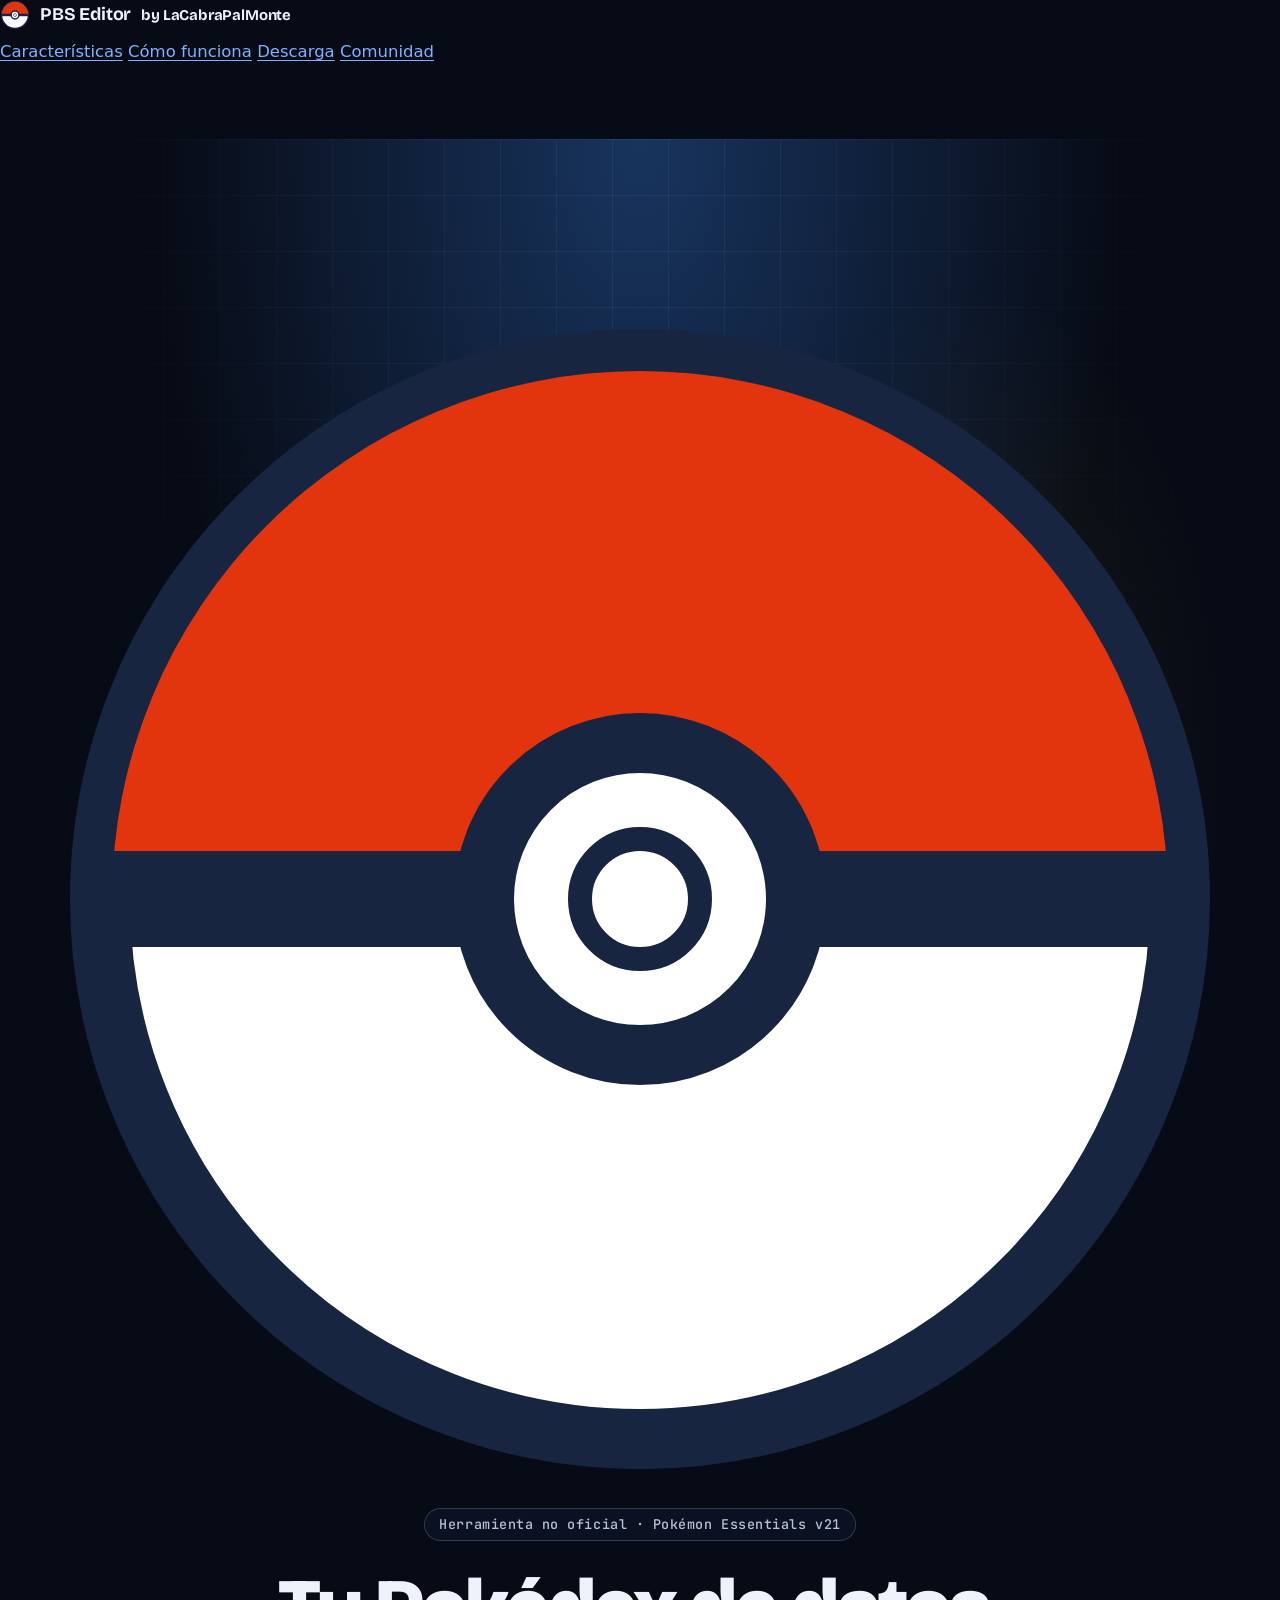
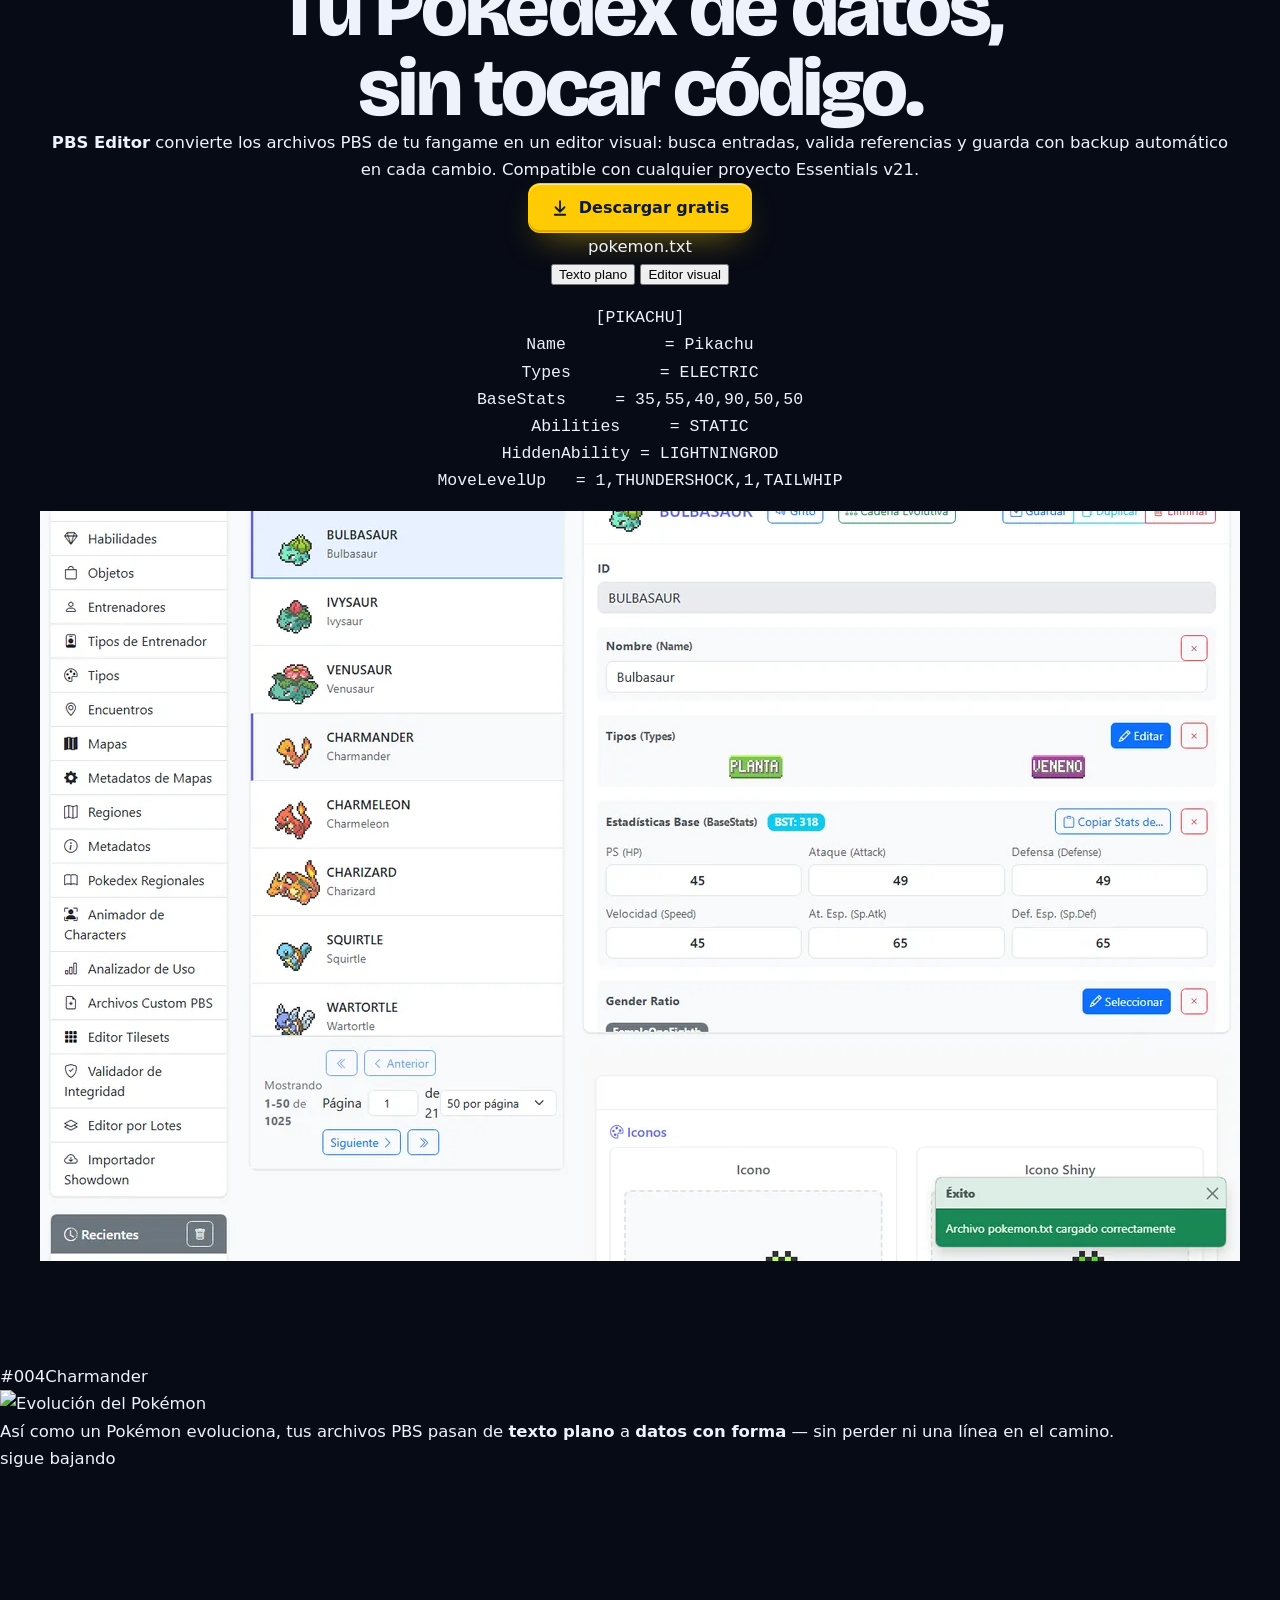
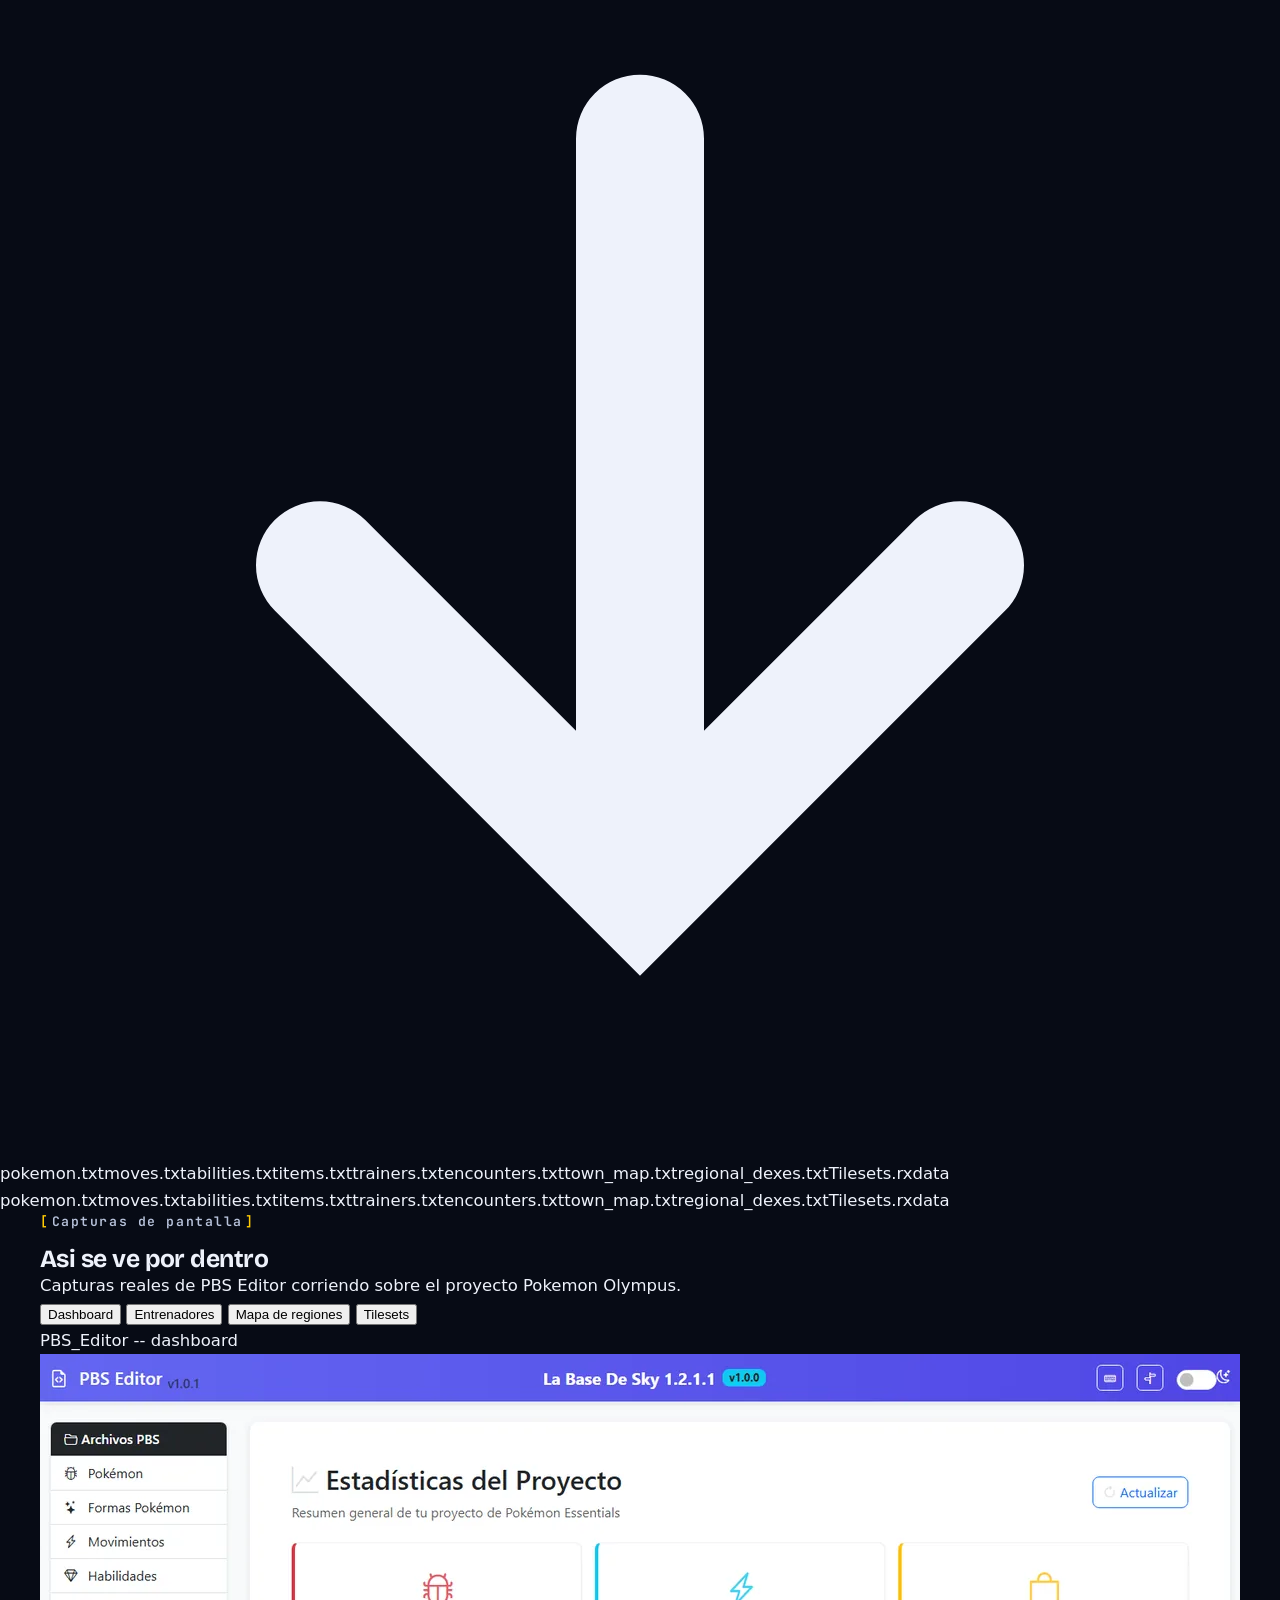
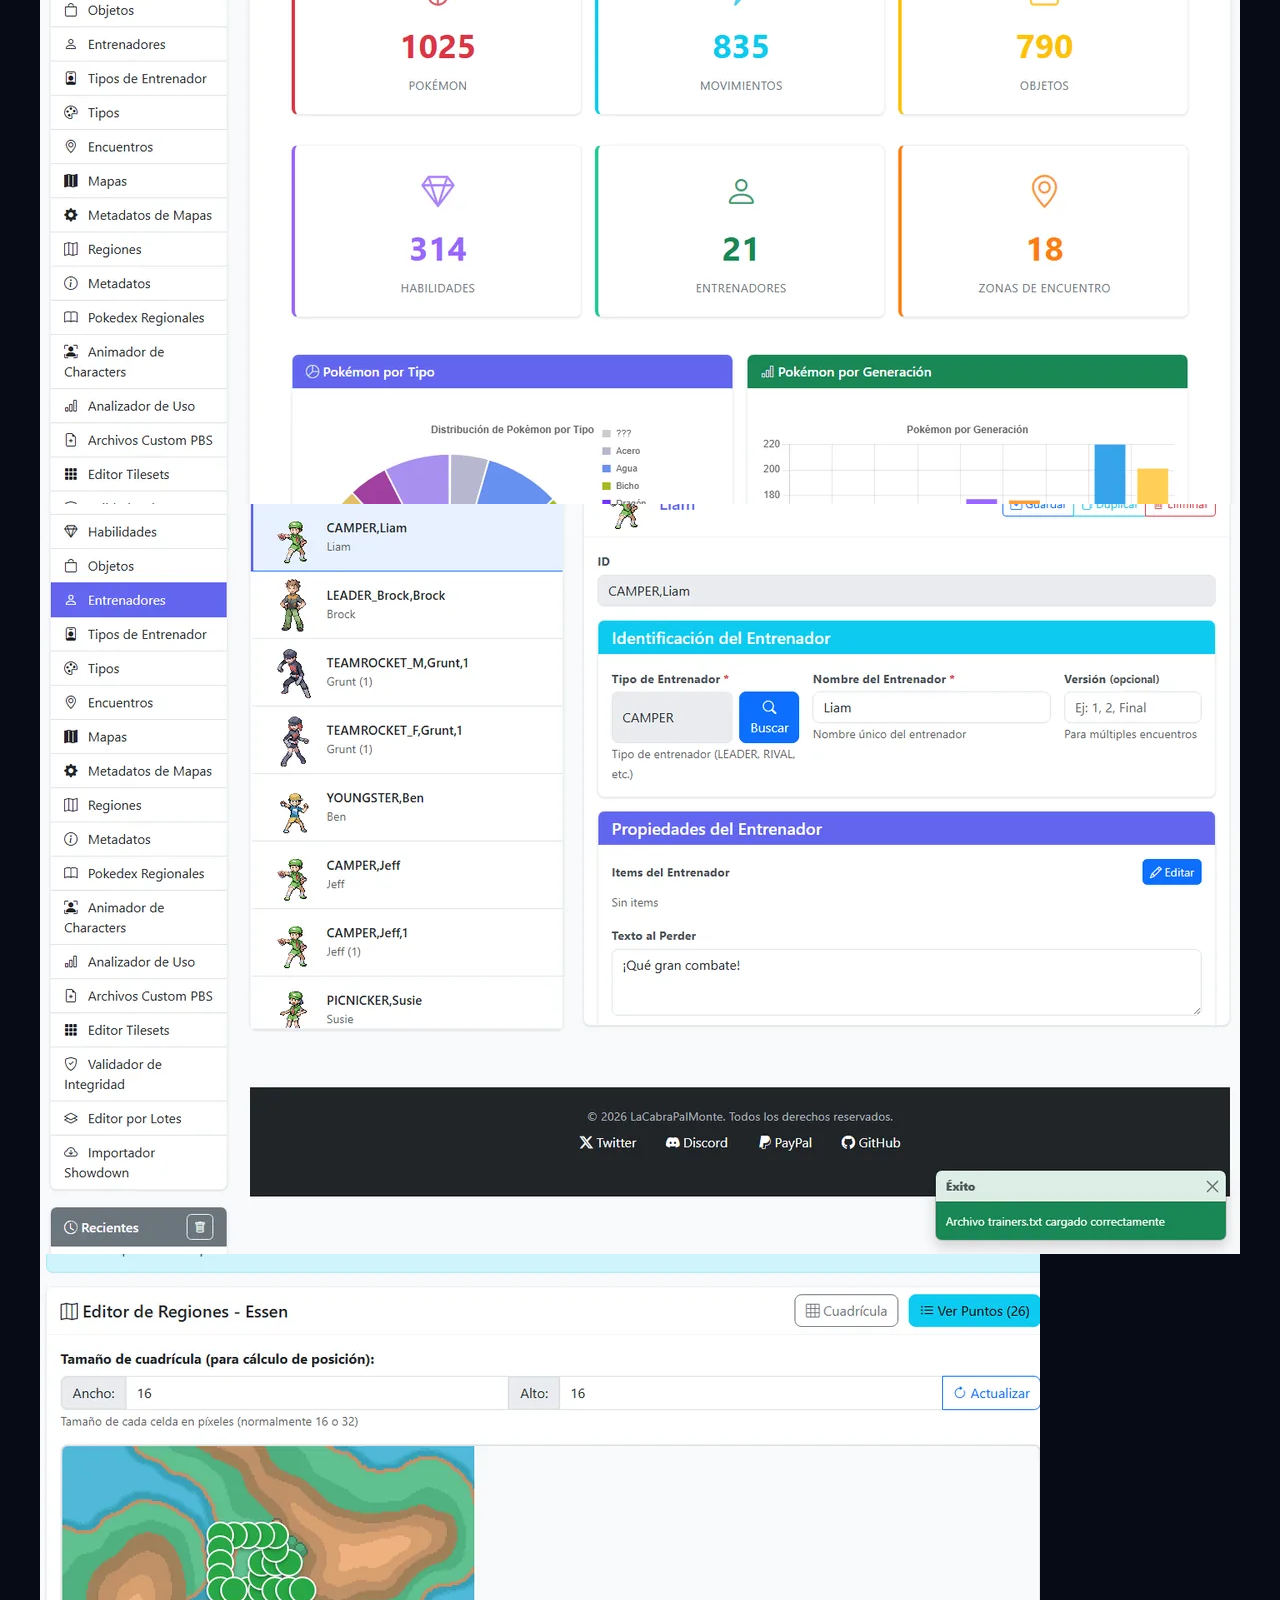
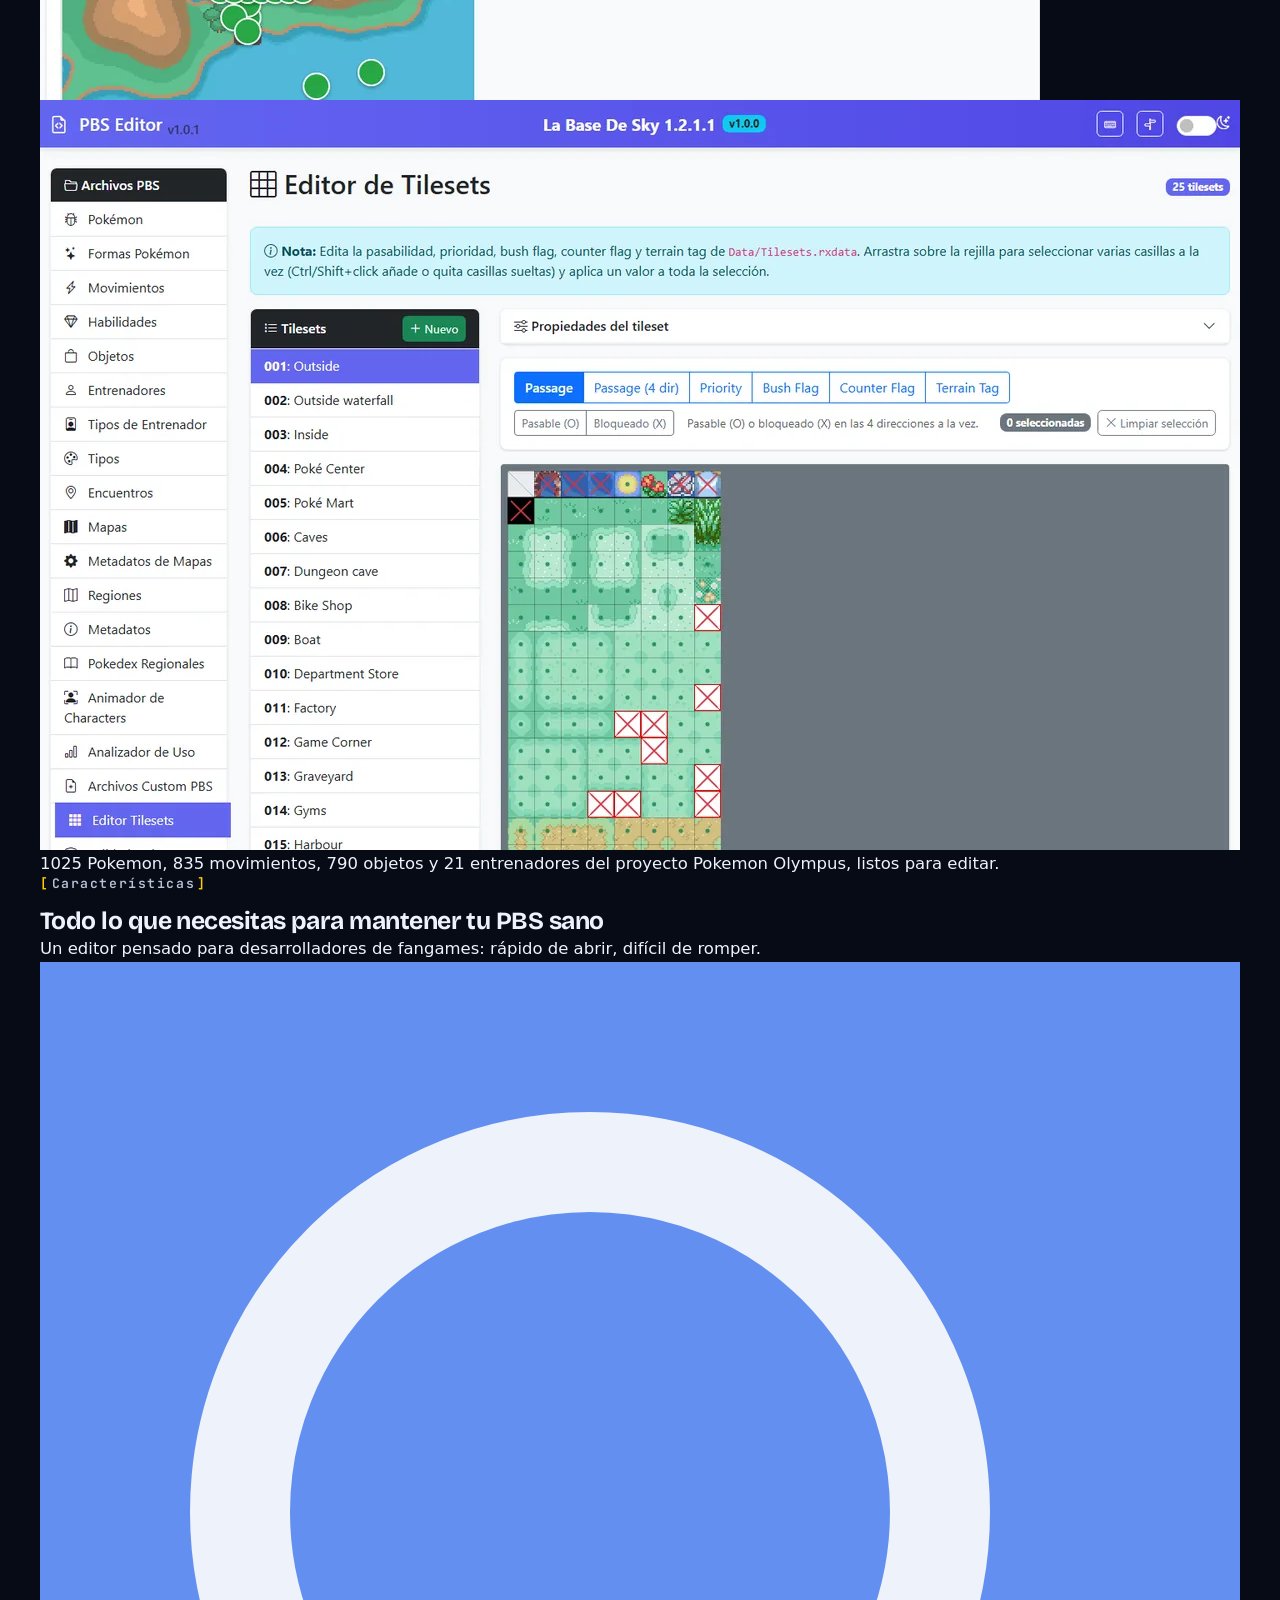
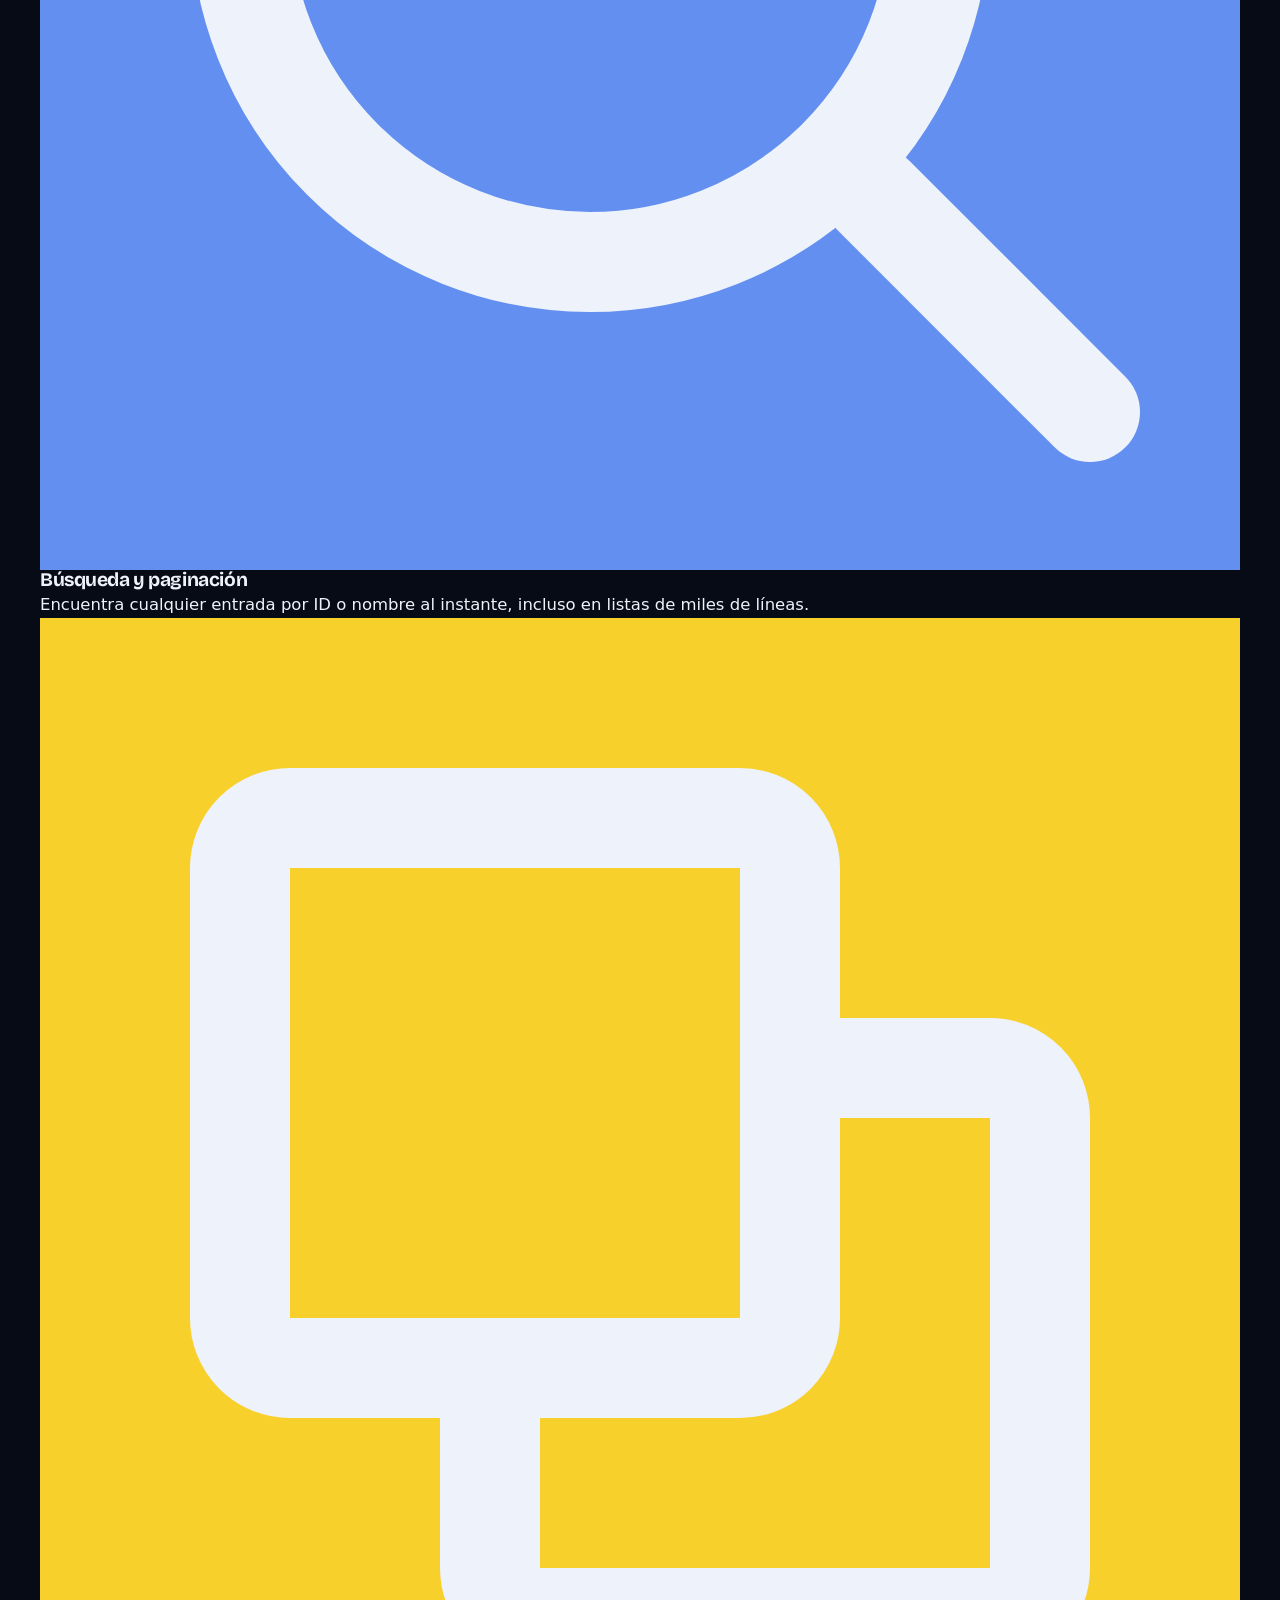
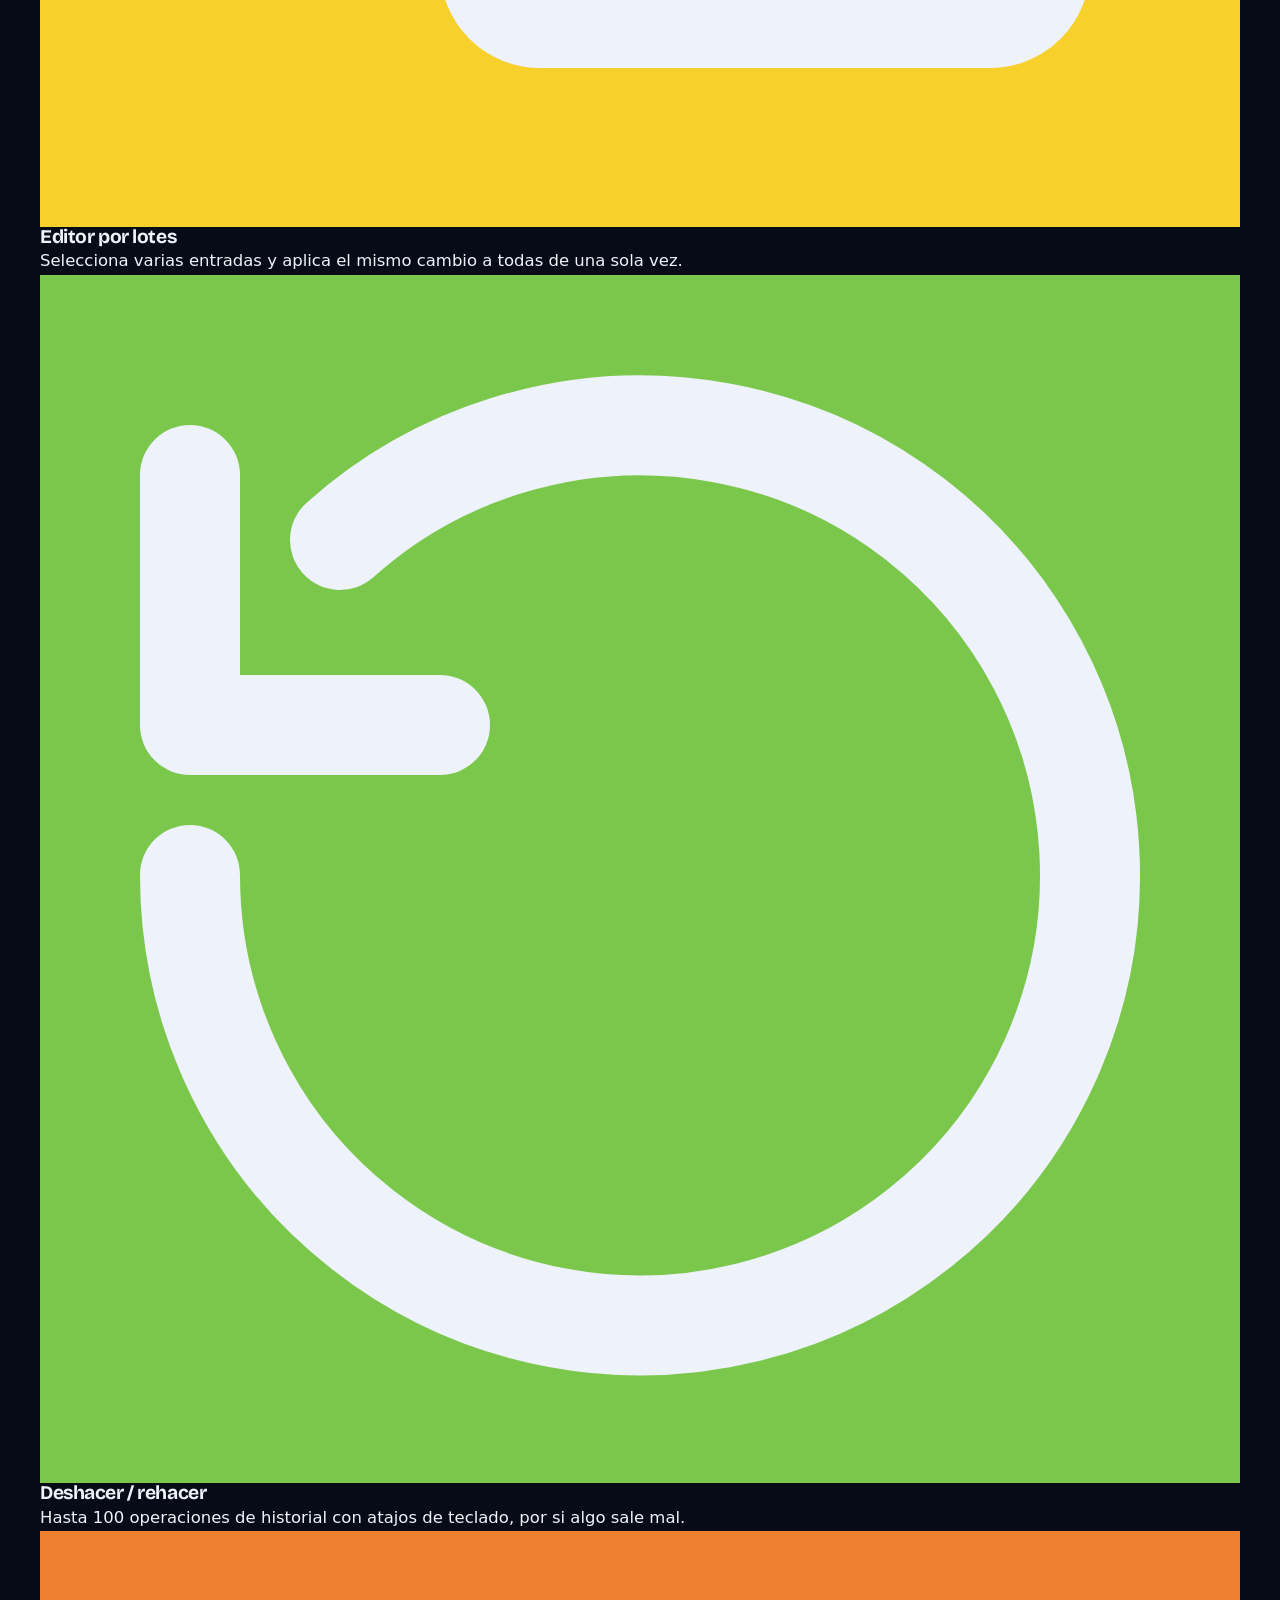
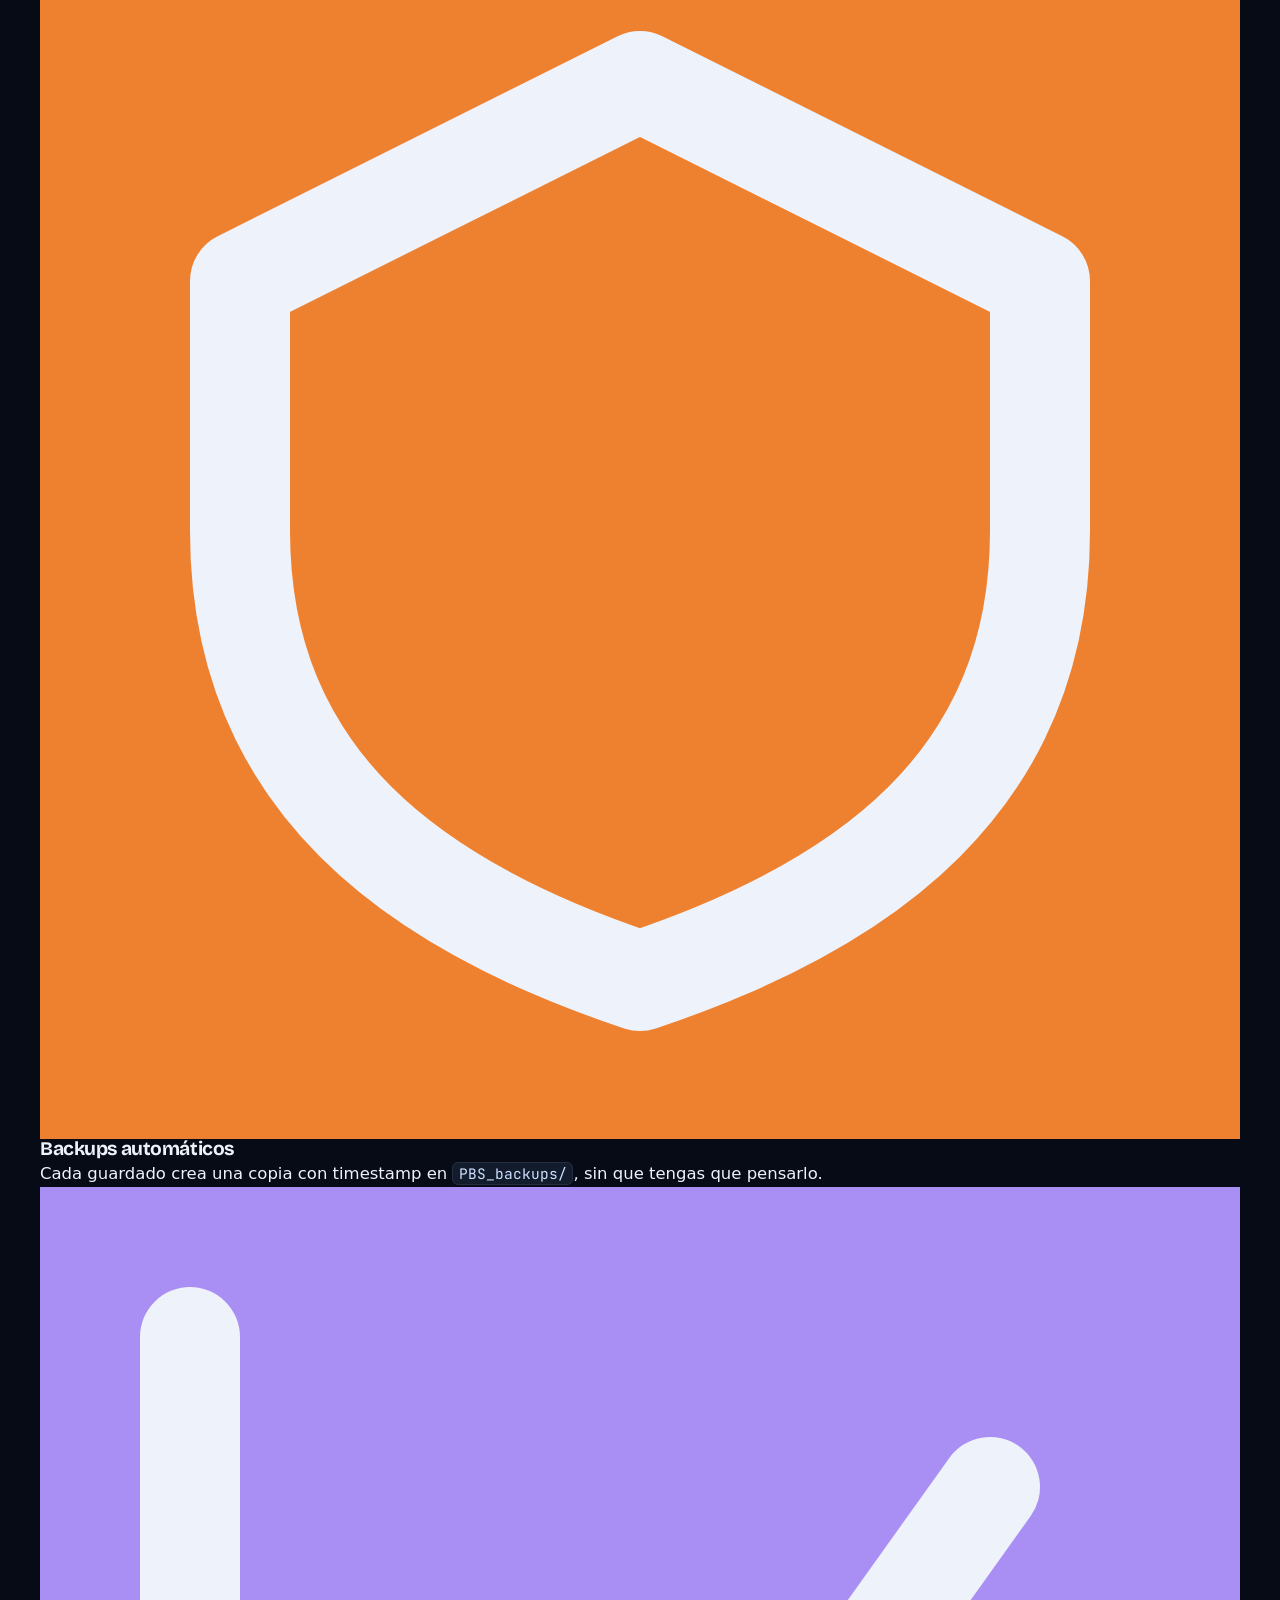
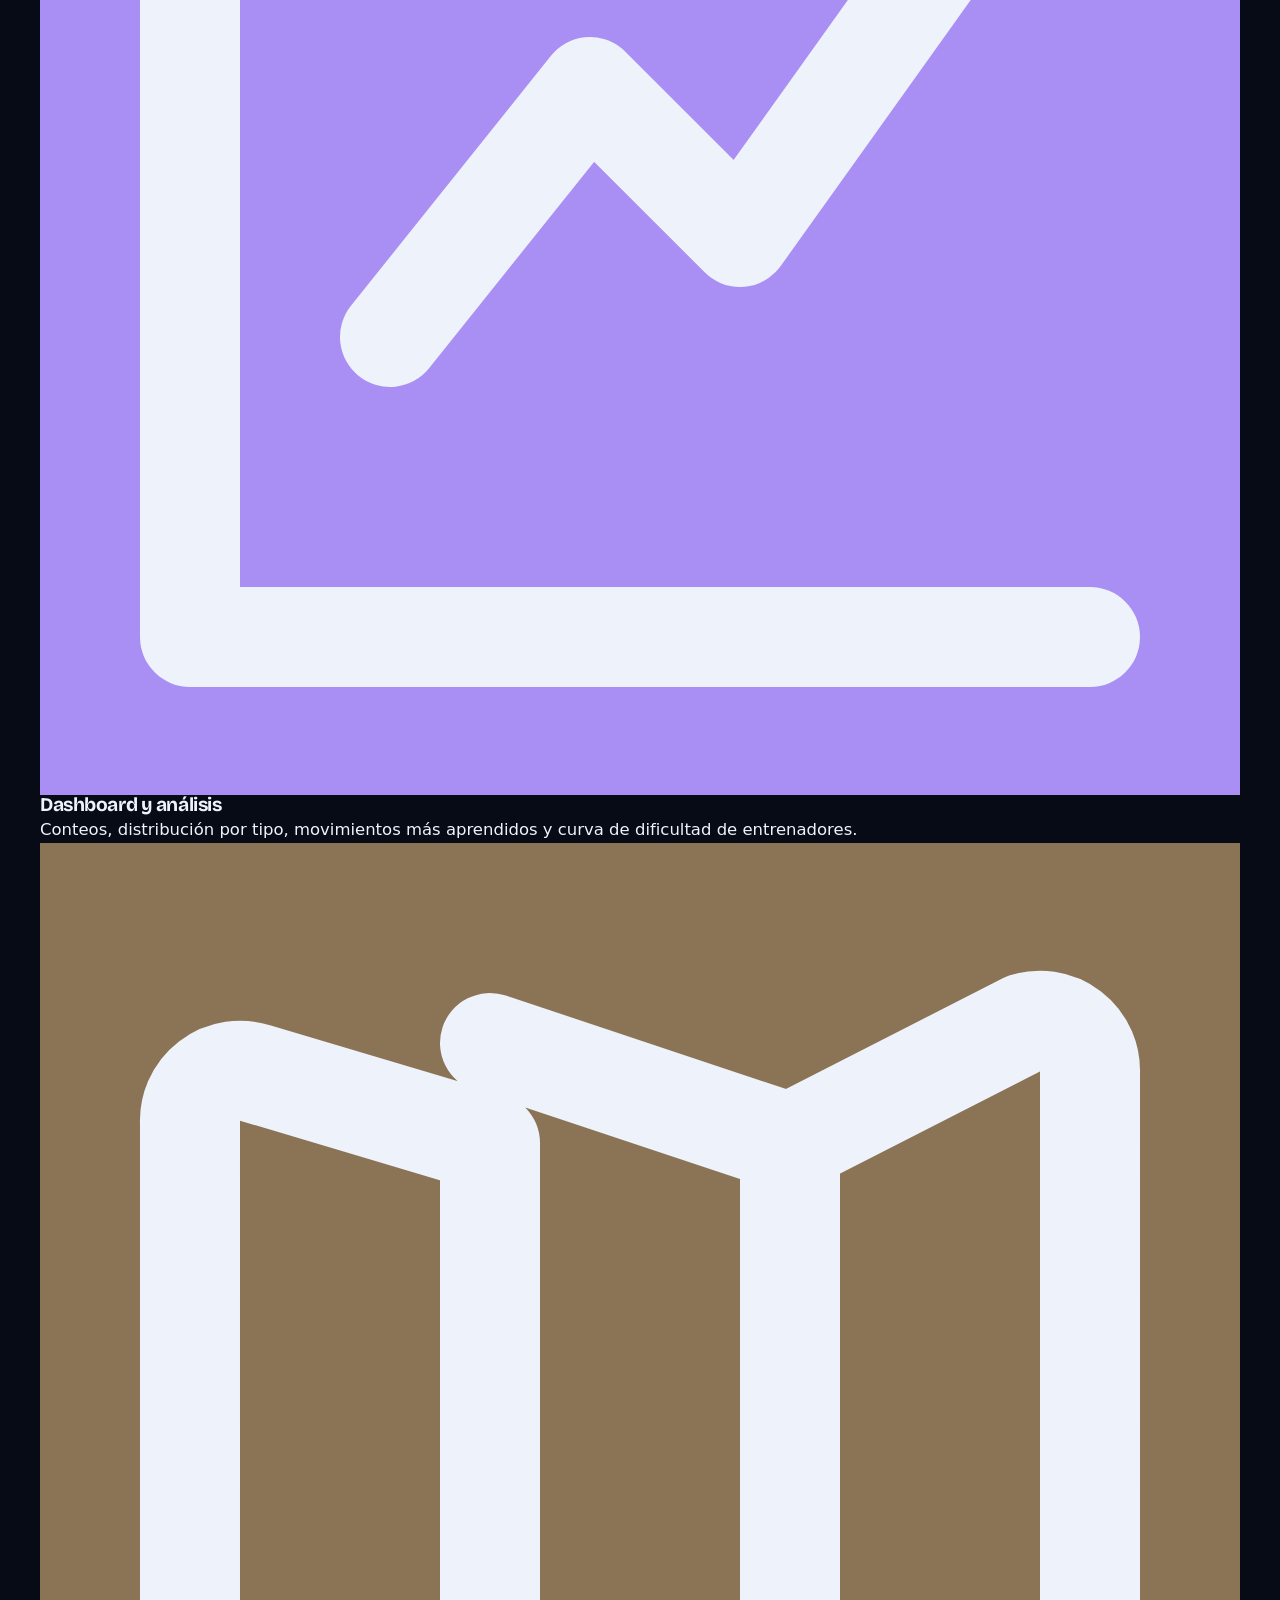
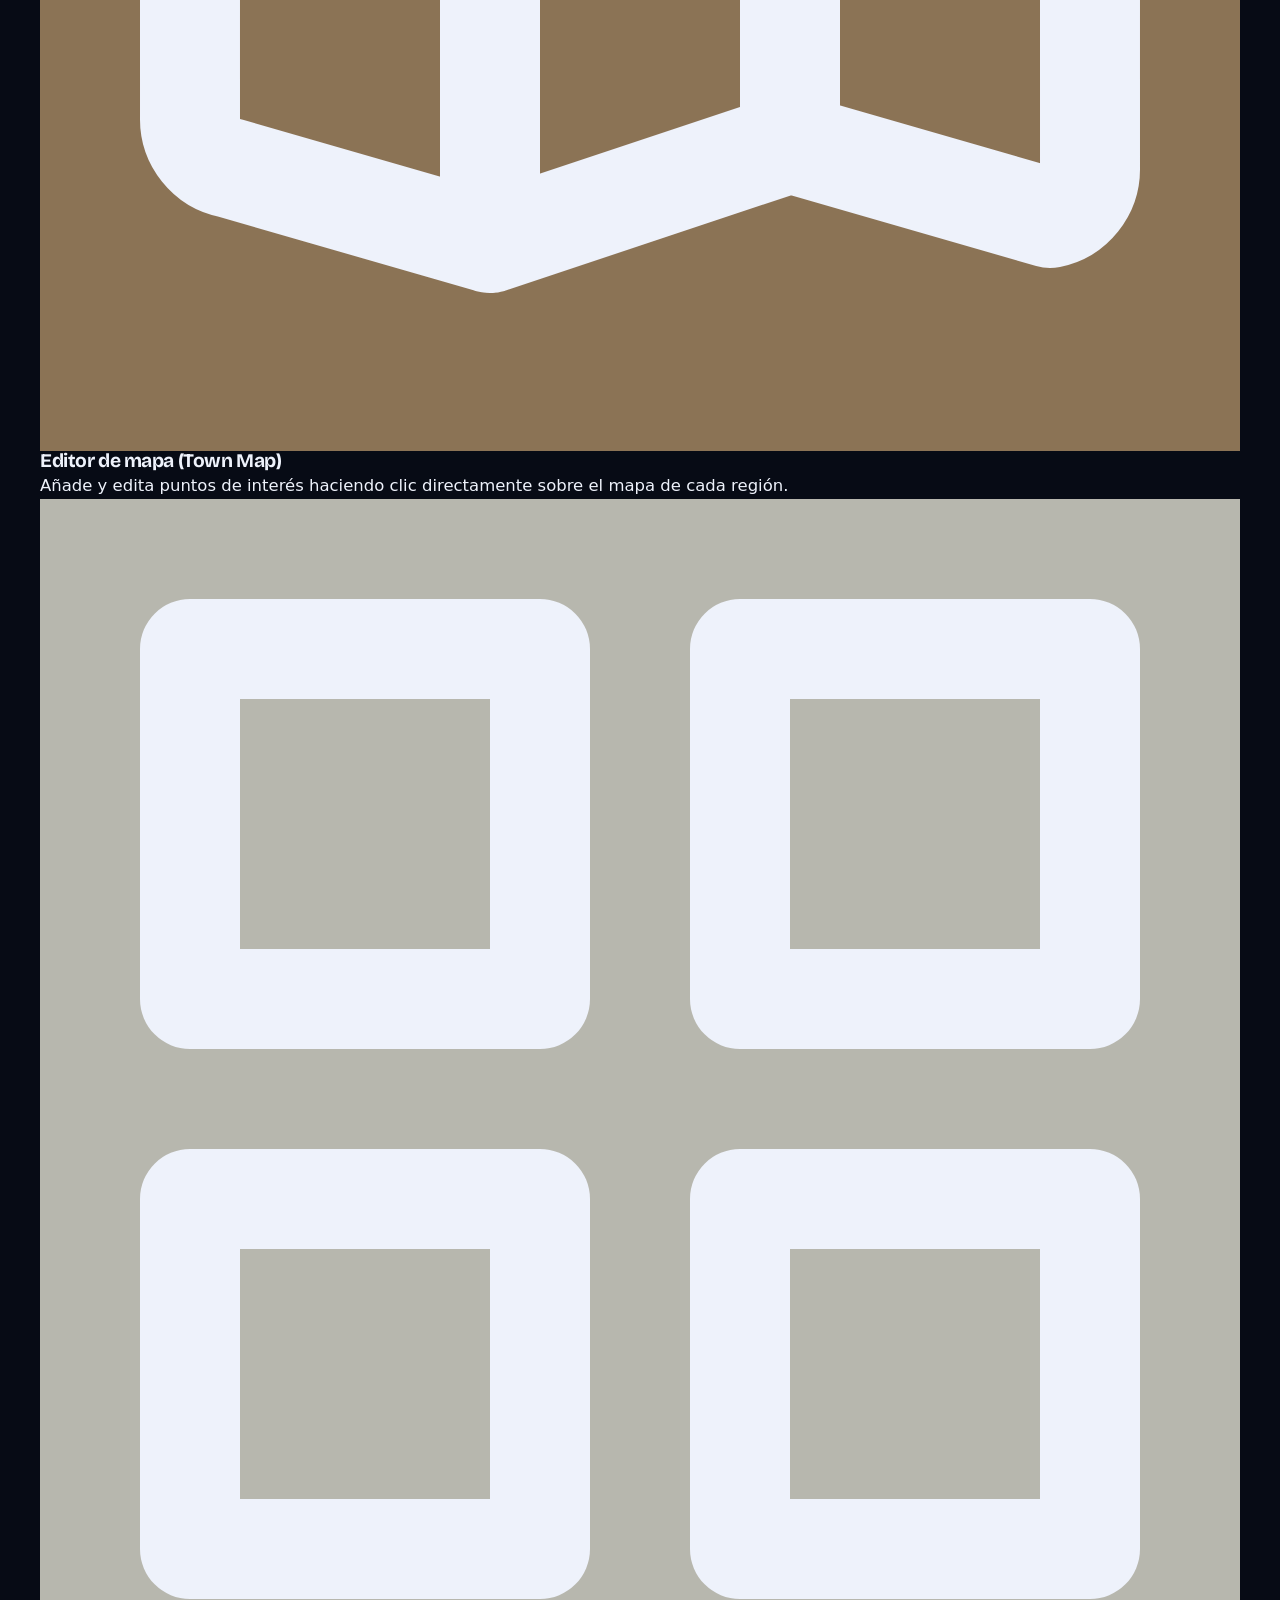
==== commit 666678f1: "Actualiza a la versión 1.4.1" ====
--- a/docs/index.html
+++ b/docs/index.html
@@ -1,584 +1,319 @@
-<!doctype html>
-<html lang="es">
-<head>
-<meta charset="utf-8">
-<meta name="viewport" content="width=device-width, initial-scale=1">
-<meta http-equiv="Content-Security-Policy" content="default-src 'none'; script-src 'self' 'sha256-QVOnwTb3cPoDH3EcCI5L11RykTYShWiLn8VeV6FYc9E='; style-src 'self' 'unsafe-inline'; img-src 'self' data:; font-src 'self'; connect-src 'self'; base-uri 'none'; form-action 'none'">
-<title>PBS Editor — Editor visual de archivos PBS para Pokémon Essentials v21</title>
-<meta name="description" content="PBS Editor es una herramienta gratuita para Windows que convierte los archivos PBS de tu fangame de Pokémon Essentials v21 en fichas visuales: Pokémon, movimientos, entrenadores, encuentros y mapas, con validador y copias de seguridad.">
-<meta name="author" content="LaCabraPalMonte">
-<meta name="theme-color" content="#070b15">
-<link rel="canonical" href="https://lacabrapalmonte.github.io/PBS-Editor/">
-
-<meta property="og:type" content="website">
-<meta property="og:site_name" content="PBS Editor">
-<meta property="og:locale" content="es_ES">
-<meta property="og:url" content="https://lacabrapalmonte.github.io/PBS-Editor/">
-<meta property="og:title" content="PBS Editor — edita tu fangame, no archivos de texto">
-<meta property="og:description" content="Editor visual gratuito para los archivos PBS de cualquier fangame hecho con Pokémon Essentials v21. Pokémon, movimientos, entrenadores, encuentros y mapas.">
-<meta property="og:image" content="https://lacabrapalmonte.github.io/PBS-Editor/og-image.png">
-<meta property="og:image:width" content="1200">
-<meta property="og:image:height" content="630">
-<meta property="og:image:alt" content="PBS Editor: la ficha de Charizard abierta en el editor visual">
-<meta name="twitter:card" content="summary_large_image">
-<meta name="twitter:site" content="@PokemonOlympus">
-<meta name="twitter:title" content="PBS Editor — edita tu fangame, no archivos de texto">
-<meta name="twitter:description" content="Editor visual gratuito para los archivos PBS de cualquier fangame hecho con Pokémon Essentials v21.">
-<meta name="twitter:image" content="https://lacabrapalmonte.github.io/PBS-Editor/og-image.png">
-
-<link rel="icon" href="favicon.ico" sizes="any">
-<link rel="apple-touch-icon" href="apple-touch-icon.png">
-<link rel="preload" href="fonts/bricolage-grotesque-latin.woff2" as="font" type="font/woff2" crossorigin>
-<link rel="preload" href="fonts/jetbrains-mono-latin.woff2" as="font" type="font/woff2" crossorigin>
-<link rel="preload" as="image" type="image/webp" href="screenshots/pbs-editor-pokemon-1440.webp" imagesrcset="screenshots/pbs-editor-pokemon-960.webp 960w, screenshots/pbs-editor-pokemon-1440.webp 1440w, screenshots/pbs-editor-pokemon-2160.webp 2160w" imagesizes="(max-width: 700px) 130vw, (max-width: 1260px) 100vw, (min-width: 2300px) 1540px, (min-width: 1800px) 1340px, 1180px">
-<link rel="stylesheet" href="css/style.css">
-<!-- Si se toca este script hay que recalcular su sha256 en la Content-Security-Policy de arriba (ver README). -->
-<script>document.documentElement.classList.add('js');window.pbsBoot=setTimeout(function(){document.documentElement.classList.remove('js')},4000)</script>
-<noscript><style>.gal-panel[hidden]{display:block!important;margin-bottom:32px}.tabs,.gal-hint{display:none}</style></noscript>
-
-<script type="application/ld+json">
-{
-  "@context": "https://schema.org",
-  "@type": "SoftwareApplication",
-  "name": "PBS Editor",
-  "description": "Editor visual gratuito para los archivos PBS de proyectos hechos con Pokémon Essentials v21.",
-  "applicationCategory": "DeveloperApplication",
-  "operatingSystem": "Windows 10, Windows 11",
-  "url": "https://lacabrapalmonte.github.io/PBS-Editor/",
-  "downloadUrl": "https://github.com/LaCabraPalMonte/PBS-Editor/releases/latest/download/PBS_Editor_Setup.exe",
-  "image": "https://lacabrapalmonte.github.io/PBS-Editor/og-image.png",
-  "screenshot": "https://lacabrapalmonte.github.io/PBS-Editor/screenshots/pbs-editor-pokemon-1440.webp",
-  "inLanguage": ["es", "en", "fr"],
-  "isAccessibleForFree": true,
-  "offers": { "@type": "Offer", "price": "0", "priceCurrency": "EUR" },
-  "author": { "@type": "Person", "name": "LaCabraPalMonte" }
-}
-</script>
-</head>
-<body>
-
-<svg width="0" height="0" style="position:absolute" aria-hidden="true">
-  <!-- Marca "Bracket Ball": el corchete [ID] de cada entrada PBS, dibujado como una pokébola. Es la misma del editor. -->
-  <symbol id="mark" viewBox="0 0 100 100">
-    <rect x="9" y="11" width="88" height="88" rx="22" fill="#0e1a38"/>
-    <rect x="4" y="4" width="88" height="88" rx="22" fill="#2f6dc4" stroke="#182541" stroke-width="5"/>
-    <path d="M42 27 L28 27 L28 73 L42 73" fill="none" stroke="#182541" stroke-width="16" stroke-linecap="round" stroke-linejoin="round"/>
-    <path d="M42 27 L28 27 L28 73 L42 73" fill="none" stroke="#fff" stroke-width="9" stroke-linecap="round" stroke-linejoin="round"/>
-    <path d="M58 27 L72 27 L72 73 L58 73" fill="none" stroke="#182541" stroke-width="16" stroke-linecap="round" stroke-linejoin="round"/>
-    <path d="M58 27 L72 27 L72 73 L58 73" fill="none" stroke="#fff" stroke-width="9" stroke-linecap="round" stroke-linejoin="round"/>
-    <path d="M23 55 L23 48 L37 38 L50 48 L63 38 L77 48 L77 55 Z" fill="#e3350d" stroke="#182541" stroke-width="5" stroke-linejoin="round"/>
-    <circle cx="50" cy="50" r="9" fill="#ffcb05" stroke="#182541" stroke-width="5"/>
-  </symbol>
-  <symbol id="i-down" viewBox="0 0 24 24" fill="none" stroke="currentColor" stroke-width="2.6" stroke-linecap="round" stroke-linejoin="round"><g class="dl-arrow"><path d="M12 3v12"/><path d="M6.5 10.5L12 16l5.5-5.5"/></g><path d="M5 21h14"/></symbol>
-  <symbol id="i-go" viewBox="0 0 24 24" fill="none" stroke="currentColor" stroke-width="2.4" stroke-linecap="round" stroke-linejoin="round"><path d="M5 12h14M13 6l6 6-6 6"/></symbol>
-  <symbol id="i-out" viewBox="0 0 24 24" fill="none" stroke="currentColor" stroke-width="2.4" stroke-linecap="round" stroke-linejoin="round"><path d="M7 17L17 7M9 7h8v8"/></symbol>
-  <symbol id="i-ok" viewBox="0 0 24 24" fill="none" stroke="currentColor" stroke-width="2.8" stroke-linecap="round" stroke-linejoin="round"><path d="M5 12.5l4.5 4.5L19 7.5"/></symbol>
-</svg>
-
-<a class="skip" href="#contenido">Saltar al contenido</a>
-
-<header class="nav" id="nav">
-  <div class="wrap nav-in">
-    <a class="brand" href="#inicio" aria-label="PBS Editor, inicio"><svg aria-hidden="true"><use href="#mark"/></svg>PBS Editor</a>
-    <nav aria-label="Principal">
-      <ul class="nav-links" id="navLinks">
-        <li><a href="#funciones">Funciones</a></li>
-        <li><a href="#capturas">Capturas</a></li>
-        <li><a href="#como-funciona">Cómo funciona</a></li>
-        <li><a href="#comunidad">Comunidad</a></li>
-      </ul>
-    </nav>
-    <a class="btn btn-primary btn-sm" href="#descarga"><svg aria-hidden="true"><use href="#i-down"/></svg>Descargar</a>
-    <button class="nav-toggle" id="navToggle" type="button" aria-expanded="false" aria-controls="navLinks" aria-label="Menú">
-      <svg class="bars" viewBox="0 0 24 24" fill="none" stroke="currentColor" stroke-width="2.4" stroke-linecap="round" aria-hidden="true"><path d="M4 7h16M4 12h16M4 17h16"/></svg>
-      <svg class="x" viewBox="0 0 24 24" fill="none" stroke="currentColor" stroke-width="2.4" stroke-linecap="round" aria-hidden="true"><path d="M6 6l12 12M18 6L6 18"/></svg>
-    </button>
-  </div>
-</header>
-
-<main id="contenido">
-
-<!-- ============ HERO ============ -->
-<section class="hero" id="inicio">
-  <div class="wrap">
-    <p class="eyebrow"><span class="dot"></span>Gratis · No oficial · <span class="wide-only">Para Pokémon </span>Essentials v21</p>
-    <h1>Edita tu fangame,<br><span class="dim">no <s>archivos de texto</s>.</span></h1>
-    <p class="lead"><strong>PBS Editor</strong> convierte los archivos PBS de tu proyecto de Pokémon Essentials v21 en fichas visuales. Pokémon, movimientos, entrenadores, encuentros y mapas: todo se busca, se valida y se guarda con copia de seguridad.</p>
-    <div class="cta">
-      <a class="btn btn-primary btn-lg" href="https://github.com/LaCabraPalMonte/PBS-Editor/releases/latest/download/PBS_Editor_Setup.exe"><svg aria-hidden="true"><use href="#i-down"/></svg>Descargar gratis</a>
-      <a class="btn btn-ghost btn-lg" href="#funciones">Ver qué hace <svg class="go" aria-hidden="true"><use href="#i-go"/></svg></a>
-    </div>
-    <ul class="hero-meta">
-      <li><svg aria-hidden="true"><use href="#i-ok"/></svg>Versión <b>1.4.1</b></li>
-      <li><svg aria-hidden="true"><use href="#i-ok"/></svg>Windows 10 y 11</li>
-      <li><svg aria-hidden="true"><use href="#i-ok"/></svg>No necesita Python ni permisos de administrador</li>
-    </ul>
-
-    <div class="demo" id="demo">
-      <div class="pbs">
-        <div class="pbs-head"><b>pokemon.txt</b><span>así está en tu proyecto</span></div>
-        <ul class="pbs-body">
-          <li class="sec">[CHARIZARD]</li>
-          <li class="int"><button class="pbs-line" type="button" aria-pressed="false" data-spot="46.46,50.89,51.53,8.24"><span class="k">Name</span> = <span class="v">Charizard</span></button></li>
-          <li class="int"><button class="pbs-line" type="button" aria-pressed="false" data-spot="46.46,60.52,51.53,8.35"><span class="k">Types</span> = <span class="v">FIRE,FLYING</span></button></li>
-          <li class="int"><button class="pbs-line" type="button" aria-pressed="false" data-spot="46.46,70.15,51.53,28.17"><span class="k">BaseStats</span> = <span class="v">78,84,78,100,109,85</span></button></li>
-          <li>Abilities = BLAZE</li>
-          <li>HiddenAbilities = SOLARPOWER</li>
-        </ul>
-        <p class="pbs-foot">Pulsa una línea para ver dónde queda en el editor.</p>
-      </div>
-      <div class="win">
-        <div class="win-bar" aria-hidden="true">
-          <svg class="mark"><use href="#mark"/></svg>PBS Editor
-          <span class="win-ctl">
-            <i><svg viewBox="0 0 10 10" stroke="currentColor" fill="none"><path d="M0 5h10"/></svg></i>
-            <i><svg viewBox="0 0 10 10" stroke="currentColor" fill="none"><rect x=".5" y=".5" width="9" height="9"/></svg></i>
-            <i><svg viewBox="0 0 10 10" stroke="currentColor" fill="none"><path d="M0 0l10 10M10 0L0 10"/></svg></i>
-          </span>
-        </div>
-        <div class="win-shot">
-          <div class="win-zoom">
-          <img src="screenshots/pbs-editor-pokemon-1440.webp"
-               srcset="screenshots/pbs-editor-pokemon-960.webp 960w, screenshots/pbs-editor-pokemon-1440.webp 1440w, screenshots/pbs-editor-pokemon-2160.webp 2160w"
-               sizes="(max-width: 700px) 130vw, (max-width: 1260px) 100vw, (min-width: 2300px) 1540px, (min-width: 1800px) 1340px, 1180px" width="1440" height="1080" fetchpriority="high" decoding="async"
-               alt="Captura de PBS Editor con la ficha de Charizard: nombre, tipos Fuego y Volador, y estadísticas base con gráfico de radar">
-          <div class="spot" id="spot" aria-hidden="true"></div>
-          </div>
-        </div>
-      </div>
-    </div>
-  </div>
-</section>
-
-<!-- ============ ARCHIVOS ============ -->
-<section class="files" aria-label="Archivos PBS que edita">
-  <div class="files-in">
-    <p class="files-label">Edita</p>
-    <div class="marquee">
-      <div class="marquee-track">
-        <ul>
-          <li>pokemon.txt</li><li>pokemon_forms.txt</li><li>moves.txt</li><li>abilities.txt</li><li>items.txt</li><li>berry_plants.txt</li><li>trainers.txt</li><li>trainer_types.txt</li><li>types.txt</li><li>encounters.txt</li><li>map_metadata.txt</li><li>town_map.txt</li><li>metadata.txt</li><li>regional_dexes.txt</li><li>pokemon_metrics.txt</li>
-        </ul>
-        <ul aria-hidden="true">
-          <li>pokemon.txt</li><li>pokemon_forms.txt</li><li>moves.txt</li><li>abilities.txt</li><li>items.txt</li><li>berry_plants.txt</li><li>trainers.txt</li><li>trainer_types.txt</li><li>types.txt</li><li>encounters.txt</li><li>map_metadata.txt</li><li>town_map.txt</li><li>metadata.txt</li><li>regional_dexes.txt</li><li>pokemon_metrics.txt</li>
-        </ul>
-      </div>
-    </div>
-  </div>
-</section>
-
-<!-- ============ FUNCIONES ============ -->
-<section class="section" id="funciones">
-  <div class="wrap">
-    <div class="head reveal">
-      <p class="kicker">FUNCIONES</p>
-      <h2>Todo lo que guarda tu carpeta PBS, por fin con interfaz</h2>
-      <p>Cada archivo tiene un editor pensado para lo que contiene. Estas son las piezas que más horas ahorran.</p>
-    </div>
-
-    <article class="feat">
-      <div class="feat-text reveal">
-        <p class="feat-no">N.º 001 · POKÉMON</p>
-        <h3>Fichas que se entienden de un vistazo</h3>
-        <p>Tipos, estadísticas con radar, habilidades, movimientos por nivel, huevo y tutor, y la cadena evolutiva dibujada con sus formas y megas. Crear una megaevolución o una forma regional es rellenar un asistente.</p>
-        <ul class="ticks">
-          <li>Cadena evolutiva visual, con el método y el objeto de cada paso</li>
-          <li>Asistente de megas y formas: crea la forma y, si falta, su megapiedra</li>
-          <li>Sprites e iconos con aviso si las medidas no encajan, e historial para deshacer</li>
-        </ul>
-      </div>
-      <div class="feat-media reveal" style="--d:1">
-        <div class="stack has-over">
-          <button class="shot fade" type="button" data-full="screenshots/pbs-editor-cadena-evolutiva-2189.webp" data-w="2189" data-h="1570" data-cap="Cadena evolutiva de Ralts, con la rama de Gallade y las megaevoluciones.">
-            <img src="screenshots/pbs-editor-cadena-evolutiva-1094.webp" srcset="screenshots/pbs-editor-cadena-evolutiva-1094.webp 1094w, screenshots/pbs-editor-cadena-evolutiva-2189.webp 2189w" sizes="(max-width: 960px) 92vw, 660px" width="1094" height="785" loading="lazy" decoding="async" alt="Ventana «Cadena evolutiva de Ralts»: Ralts evoluciona a Kirlia al nivel 20, y Kirlia a Gardevoir al nivel 30 o a Gallade con Piedra Alba">
-          </button>
-          <button class="shot over" type="button" data-full="screenshots/pbs-editor-asistente-formas-1536.webp" data-w="1536" data-h="1351" data-cap="Asistente «Nueva forma»: megaevolución de Dragonite con su megapiedra y el reparto de +100 de estadísticas.">
-            <img src="screenshots/pbs-editor-asistente-formas-768.webp" srcset="screenshots/pbs-editor-asistente-formas-768.webp 768w, screenshots/pbs-editor-asistente-formas-1536.webp 1536w" sizes="(max-width: 560px) 92vw, 360px" width="768" height="676" loading="lazy" decoding="async" alt="Asistente «Nueva forma de Dragonite» con las pestañas Megaevolución, Forma regional y En blanco">
-          </button>
-        </div>
-      </div>
-    </article>
-
-    <article class="feat flip">
-      <div class="feat-text reveal">
-        <p class="feat-no">N.º 002 · ENTRENADORES</p>
-        <h3>Equipos de entrenador sin hacer cuentas</h3>
-        <p>Cada equipo se ve con sus sprites, niveles, objetos y cobertura de tipos. Y si no sabes qué ponerle a un rival, el generador propone un equipo según el nivel, el tipo y los Pokémon salvajes de esa parte de la historia, ya evolucionados como toca.</p>
-        <ul class="ticks">
-          <li>Generador de equipos por nivel, tipo y zona</li>
-          <li>Sube o baja el nivel de todo el equipo de una vez</li>
-          <li>Cobertura ofensiva y debilidades del equipo a la vista</li>
-        </ul>
-      </div>
-      <div class="feat-media reveal" style="--d:1">
-        <div class="stack left has-over">
-          <button class="shot" type="button" data-full="screenshots/pbs-editor-entrenadores-1920.webp" data-w="1920" data-h="1200" data-cap="Editor de entrenadores: el equipo de Brock con la cobertura de tipos.">
-            <img src="screenshots/pbs-editor-entrenadores-960.webp" srcset="screenshots/pbs-editor-entrenadores-960.webp 960w, screenshots/pbs-editor-entrenadores-1920.webp 1920w" sizes="(max-width: 960px) 92vw, 660px" width="960" height="600" loading="lazy" decoding="async" alt="Editor de entrenadores con el equipo de Brock, Geodude y Onix, y la cobertura de tipos del equipo">
-          </button>
-          <button class="shot over" type="button" data-full="screenshots/pbs-editor-generador-equipos-1536.webp" data-w="1536" data-h="1207" data-cap="Generador de equipos: seis Pokémon de nivel medio 42 elegidos entre los salvajes vistos hasta ese punto.">
-            <img src="screenshots/pbs-editor-generador-equipos-768.webp" srcset="screenshots/pbs-editor-generador-equipos-768.webp 768w, screenshots/pbs-editor-generador-equipos-1536.webp 1536w" sizes="(max-width: 560px) 92vw, 360px" width="768" height="604" loading="lazy" decoding="async" alt="Ventana «Generar equipo» con nivel medio, número de Pokémon, tipo y una propuesta de seis Pokémon">
-          </button>
-        </div>
-      </div>
-    </article>
-
-    <article class="feat">
-      <div class="feat-text reveal">
-        <p class="feat-no">N.º 003 · MAPA DE LA REGIÓN</p>
-        <h3>Dónde sale cada Pokémon y dónde se consigue cada objeto</h3>
-        <p>El editor cruza encuentros, mapas y eventos y te lo enseña sobre el mapa de tu región, igual que lo verá el jugador en la Pokédex. Se acabó abrir mapa por mapa para saber si una piedra evolutiva se puede conseguir.</p>
-        <ul class="ticks">
-          <li>Área de cada Pokémon, con niveles y probabilidad real de aparición</li>
-          <li>Localización de cada objeto: tiendas, ocultos, regalos y salvajes que lo llevan</li>
-          <li>Editor de regiones para colocar los puntos del Town Map con un clic</li>
-        </ul>
-      </div>
-      <div class="feat-media reveal" style="--d:1">
-        <div class="stack duo">
-          <button class="shot" type="button" data-full="screenshots/pbs-editor-area-2189.webp" data-w="2189" data-h="1010" data-cap="Área de Pidgey: los mapas donde aparece, con tipo de encuentro, niveles y probabilidad.">
-            <img src="screenshots/pbs-editor-area-1094.webp" srcset="screenshots/pbs-editor-area-1094.webp 1094w, screenshots/pbs-editor-area-2189.webp 2189w" sizes="(max-width: 960px) 82vw, 580px" width="1094" height="505" loading="lazy" decoding="async" alt="Ventana «Área de Pidgey» con el mapa de la región y la lista de mapas donde aparece en estado salvaje">
-          </button>
-          <button class="shot" type="button" data-full="screenshots/pbs-editor-localizacion-2189.webp" data-w="2189" data-h="1010" data-cap="Localización de Poción: tiendas, objetos ocultos y Pokémon salvajes que la llevan.">
-            <img src="screenshots/pbs-editor-localizacion-1094.webp" srcset="screenshots/pbs-editor-localizacion-1094.webp 1094w, screenshots/pbs-editor-localizacion-2189.webp 2189w" sizes="(max-width: 960px) 82vw, 580px" width="1094" height="505" loading="lazy" decoding="async" alt="Ventana «Localización de Poción» con el mapa de la región y la lista de tiendas y mapas donde se consigue">
-          </button>
-        </div>
-      </div>
-    </article>
-
-    <article class="feat flip">
-      <div class="feat-text reveal">
-        <p class="feat-no">N.º 004 · RED DE SEGURIDAD</p>
-        <h3>Cambia lo que quieras. No se rompe nada</h3>
-        <p>Renombrar un ID actualiza todas sus referencias en el proyecto, y antes te enseña cada cambio que va a hacer. El validador repasa el proyecto entero en busca de duplicados, referencias rotas y valores inválidos antes de que los encuentre un jugador.</p>
-        <ul class="ticks">
-          <li>Renombra el ID de objetos, movimientos, habilidades y tipos, con vista previa y aviso si lo usan scripts o eventos</li>
-          <li>Copia de seguridad en cada guardado, y un explorador para restaurarlas</li>
-          <li>Deshacer y rehacer hasta 100 operaciones: <kbd>Ctrl</kbd> + <kbd>Z</kbd></li>
-        </ul>
-      </div>
-      <div class="feat-media reveal" style="--d:1">
-        <div class="stack left has-over">
-          <button class="shot" type="button" data-full="screenshots/pbs-editor-validador-1920.webp" data-w="1920" data-h="1200" data-cap="Validador de integridad: archivos escaneados, errores críticos, advertencias y sugerencias.">
-            <img src="screenshots/pbs-editor-validador-960.webp" srcset="screenshots/pbs-editor-validador-960.webp 960w, screenshots/pbs-editor-validador-1920.webp 1920w" sizes="(max-width: 960px) 92vw, 660px" width="960" height="600" loading="lazy" decoding="async" alt="Validador de integridad con el resumen: 9 archivos escaneados, 0 errores críticos, 5 advertencias">
-          </button>
-          <button class="shot over" type="button" data-full="screenshots/pbs-editor-renombrar-id-1536.webp" data-w="1536" data-h="1511" data-cap="Renombrar ID: vista previa de los 9 cambios en 3 archivos, y aviso de los scripts y eventos que también usan ese ID.">
-            <img src="screenshots/pbs-editor-renombrar-id-768.webp" srcset="screenshots/pbs-editor-renombrar-id-768.webp 768w, screenshots/pbs-editor-renombrar-id-1536.webp 1536w" sizes="(max-width: 560px) 92vw, 360px" width="768" height="756" loading="lazy" decoding="async" alt="Ventana «Renombrar ID» con la lista de cambios en items.txt, pokemon.txt y la carpeta de gráficos, y dos avisos sobre scripts y eventos">
-          </button>
-        </div>
-      </div>
-    </article>
-
-    <div class="more-head reveal"><h3>Y además</h3></div>
-    <div class="bento">
-      <div class="tile pic t-dash reveal">
-        <div class="tile-txt">
-          <h4>Estadísticas del proyecto</h4>
-          <p>Cuántos Pokémon, movimientos y objetos tienes, y cómo se reparten por tipo y generación.</p>
-        </div>
-        <div class="tile-img"><img src="screenshots/pbs-editor-estadisticas-960.webp" width="960" height="600" loading="lazy" decoding="async" alt="Gráficos de Pokémon por tipo y por generación" style="--z:1.32; transform-origin: 100% 38%; object-position: 100% 40%"></div>
-      </div>
-      <div class="tile t-search reveal" style="--d:1">
-        <span class="ico"><svg viewBox="0 0 24 24" fill="none" stroke="currentColor" stroke-width="2.2" stroke-linecap="round" aria-hidden="true"><circle cx="11" cy="11" r="7"/><path d="M21 21l-4.3-4.3"/></svg></span>
-        <h4>Búsqueda global</h4>
-        <p>Un cuadro para buscar en todo el proyecto, además del buscador por ID o nombre de cada archivo.</p>
-      </div>
-      <div class="tile t-batch reveal" style="--d:2">
-        <span class="ico"><svg viewBox="0 0 24 24" fill="none" stroke="currentColor" stroke-width="2.2" stroke-linecap="round" stroke-linejoin="round" aria-hidden="true"><path d="M12 3l9 5-9 5-9-5 9-5z"/><path d="M3 13l9 5 9-5"/></svg></span>
-        <h4>Editor múltiple</h4>
-        <p>El mismo cambio en muchas entradas a la vez, sin buscar y reemplazar a ciegas.</p>
-      </div>
-      <div class="tile t-use reveal">
-        <span class="ico"><svg viewBox="0 0 24 24" fill="none" stroke="currentColor" stroke-width="2.2" stroke-linecap="round" stroke-linejoin="round" aria-hidden="true"><path d="M4 20V10M10 20V4M16 20v-7M22 20H2"/></svg></span>
-        <h4>Analizador de uso</h4>
-        <p>Qué Pokémon, objetos y movimientos de tu proyecto no usa nadie todavía.</p>
-      </div>
-      <div class="tile pic t-enc reveal" style="--d:1">
-        <div class="tile-txt">
-          <h4>Encuentros salvajes</h4>
-          <p>Cada mapa con sus tipos de encuentro, niveles y versiones, y los iconos de lo que sale en la hierba.</p>
-        </div>
-        <div class="tile-img"><img src="screenshots/pbs-editor-encuentros-960.webp" width="960" height="600" loading="lazy" decoding="async" alt="Editor de encuentros salvajes con la lista de mapas y sus Pokémon" style="--z:1.3; transform-origin: 62% 100%; object-position: 50% 100%"></div>
-      </div>
-      <div class="tile t-cmp reveal">
-        <span class="ico"><svg viewBox="0 0 24 24" fill="none" stroke="currentColor" stroke-width="2.2" stroke-linecap="round" stroke-linejoin="round" aria-hidden="true"><rect x="3" y="4" width="7" height="16" rx="1.5"/><rect x="14" y="4" width="7" height="16" rx="1.5"/></svg></span>
-        <h4>Comparador de entradas</h4>
-        <p>Dos entradas lado a lado para ver en qué se diferencian.</p>
-      </div>
-      <div class="tile t-custom reveal">
-        <span class="ico"><svg viewBox="0 0 24 24" fill="none" stroke="currentColor" stroke-width="2.2" stroke-linecap="round" stroke-linejoin="round" aria-hidden="true"><path d="M14 3H7a2 2 0 0 0-2 2v14a2 2 0 0 0 2 2h10a2 2 0 0 0 2-2V8z"/><path d="M14 3v5h5M12 12v6M9 15h6"/></svg></span>
-        <h4>Archivos PBS personalizados</h4>
-        <p>¿Tu proyecto reparte los datos en varios archivos? El editor los abre y te deja mover entradas de uno a otro.</p>
-      </div>
-      <div class="tile t-lang reveal" style="--d:1">
-        <span class="ico"><svg viewBox="0 0 24 24" fill="none" stroke="currentColor" stroke-width="2.2" stroke-linecap="round" stroke-linejoin="round" aria-hidden="true"><circle cx="12" cy="12" r="9"/><path d="M3 12h18M12 3c2.8 3 2.8 15 0 18M12 3c-2.8 3-2.8 15 0 18"/></svg></span>
-        <h4>En cuatro idiomas, con tema claro y oscuro</h4>
-        <ul class="langs" aria-label="Idiomas de la interfaz">
-          <li>Español</li><li>Español LATAM</li><li>English</li><li>Français</li>
-        </ul>
-      </div>
-    </div>
-  </div>
-</section>
-
-<!-- ============ CAPTURAS ============ -->
-<section class="section band" id="capturas">
-  <div class="wrap">
-    <div class="head center reveal">
-      <p class="kicker">CAPTURAS</p>
-      <h2>Míralo por dentro</h2>
-      <p>Capturas reales del editor, sin retocar. Están hechas con el tema oscuro; también tiene tema claro.</p>
-    </div>
-
-    <div class="reveal">
-      <div class="tabs" role="tablist" aria-label="Secciones del editor" id="galTabs">
-        <button class="tab" role="tab" type="button" id="tab-dashboard" aria-controls="gal-dashboard" aria-selected="true">Dashboard</button>
-        <button class="tab" role="tab" type="button" id="tab-pokemon" aria-controls="gal-pokemon" aria-selected="false" tabindex="-1">Pokémon</button>
-        <button class="tab" role="tab" type="button" id="tab-movimientos" aria-controls="gal-movimientos" aria-selected="false" tabindex="-1">Movimientos</button>
-        <button class="tab" role="tab" type="button" id="tab-entrenadores" aria-controls="gal-entrenadores" aria-selected="false" tabindex="-1">Entrenadores</button>
-        <button class="tab" role="tab" type="button" id="tab-encuentros" aria-controls="gal-encuentros" aria-selected="false" tabindex="-1">Encuentros</button>
-        <button class="tab" role="tab" type="button" id="tab-regiones" aria-controls="gal-regiones" aria-selected="false" tabindex="-1">Town Map</button>
-        <button class="tab" role="tab" type="button" id="tab-validador" aria-controls="gal-validador" aria-selected="false" tabindex="-1">Validador</button>
-        <button class="tab" role="tab" type="button" id="tab-analizador" aria-controls="gal-analizador" aria-selected="false" tabindex="-1">Analizador</button>
-      </div>
-
-      <div class="gal">
-        <div class="gal-panel" role="tabpanel" id="gal-dashboard" aria-labelledby="tab-dashboard"><figure>
-          <button class="shot" type="button" data-full="screenshots/pbs-editor-dashboard-1920.webp" data-w="1920" data-h="1200" data-cap="Dashboard: el resumen de tu proyecto nada más abrirlo.">
-            <img src="screenshots/pbs-editor-dashboard-960.webp" srcset="screenshots/pbs-editor-dashboard-960.webp 960w, screenshots/pbs-editor-dashboard-1920.webp 1920w" sizes="(max-width: 1120px) 94vw, 1080px" width="960" height="600" loading="lazy" decoding="async" alt="Dashboard de PBS Editor con el recuento de Pokémon, movimientos, objetos, habilidades, entrenadores y zonas de encuentro">
-          </button>
-          <figcaption><b>Dashboard.</b> El resumen de tu proyecto nada más abrirlo.</figcaption>
-        </figure></div>
-        <div class="gal-panel" role="tabpanel" id="gal-pokemon" aria-labelledby="tab-pokemon" hidden><figure>
-          <button class="shot" type="button" data-full="screenshots/pbs-editor-pokemon-2160.webp" data-w="2160" data-h="1620" data-cap="Pokémon: la ficha de Charizard, con tipos y estadísticas base.">
-            <img src="screenshots/pbs-editor-pokemon-960.webp" srcset="screenshots/pbs-editor-pokemon-960.webp 960w, screenshots/pbs-editor-pokemon-1440.webp 1440w, screenshots/pbs-editor-pokemon-2160.webp 2160w" sizes="(max-width: 1120px) 94vw, 1080px" width="1440" height="1080" loading="lazy" decoding="async" alt="Editor de Pokémon con la ficha de Charizard">
-          </button>
-          <figcaption><b>Pokémon.</b> La lista a la izquierda y la ficha a la derecha, con cada campo en su sitio.</figcaption>
-        </figure></div>
-        <div class="gal-panel" role="tabpanel" id="gal-movimientos" aria-labelledby="tab-movimientos" hidden><figure>
-          <button class="shot" type="button" data-full="screenshots/pbs-editor-movimientos-1920.webp" data-w="1920" data-h="1200" data-cap="Movimientos: Lanzallamas, con tipo, categoría y potencia.">
-            <img src="screenshots/pbs-editor-movimientos-960.webp" srcset="screenshots/pbs-editor-movimientos-960.webp 960w, screenshots/pbs-editor-movimientos-1920.webp 1920w" sizes="(max-width: 1120px) 94vw, 1080px" width="960" height="600" loading="lazy" decoding="async" alt="Editor de movimientos con Lanzallamas seleccionado">
-          </button>
-          <figcaption><b>Movimientos.</b> Tipo, categoría, potencia y PP visibles ya en la lista.</figcaption>
-        </figure></div>
-        <div class="gal-panel" role="tabpanel" id="gal-entrenadores" aria-labelledby="tab-entrenadores" hidden><figure>
-          <button class="shot" type="button" data-full="screenshots/pbs-editor-entrenadores-1920.webp" data-w="1920" data-h="1200" data-cap="Entrenadores: el equipo de Brock con la cobertura de tipos.">
-            <img src="screenshots/pbs-editor-entrenadores-960.webp" srcset="screenshots/pbs-editor-entrenadores-960.webp 960w, screenshots/pbs-editor-entrenadores-1920.webp 1920w" sizes="(max-width: 1120px) 94vw, 1080px" width="960" height="600" loading="lazy" decoding="async" alt="Editor de entrenadores con el equipo de Brock">
-          </button>
-          <figcaption><b>Entrenadores.</b> El equipo, sus objetos y la cobertura de tipos en la misma pantalla.</figcaption>
-        </figure></div>
-        <div class="gal-panel" role="tabpanel" id="gal-encuentros" aria-labelledby="tab-encuentros" hidden><figure>
-          <button class="shot" type="button" data-full="screenshots/pbs-editor-encuentros-1920.webp" data-w="1920" data-h="1200" data-cap="Encuentros: cada mapa con lo que aparece en la hierba, pescando o surfeando.">
-            <img src="screenshots/pbs-editor-encuentros-960.webp" srcset="screenshots/pbs-editor-encuentros-960.webp 960w, screenshots/pbs-editor-encuentros-1920.webp 1920w" sizes="(max-width: 1120px) 94vw, 1080px" width="960" height="600" loading="lazy" decoding="async" alt="Editor de encuentros salvajes con varios mapas y sus Pokémon">
-          </button>
-          <figcaption><b>Encuentros.</b> Cada mapa con lo que aparece en la hierba, pescando o surfeando.</figcaption>
-        </figure></div>
-        <div class="gal-panel" role="tabpanel" id="gal-regiones" aria-labelledby="tab-regiones" hidden><figure>
-          <button class="shot" type="button" data-full="screenshots/pbs-editor-regiones-1920.webp" data-w="1920" data-h="1200" data-cap="Town Map: los puntos de la región se colocan haciendo clic en la casilla.">
-            <img src="screenshots/pbs-editor-regiones-960.webp" srcset="screenshots/pbs-editor-regiones-960.webp 960w, screenshots/pbs-editor-regiones-1920.webp 1920w" sizes="(max-width: 1120px) 94vw, 1080px" width="960" height="600" loading="lazy" decoding="async" alt="Editor de regiones con el mapa de Essen y sus puntos de interés">
-          </button>
-          <figcaption><b>Town Map.</b> Los puntos de la región se colocan haciendo clic en la casilla.</figcaption>
-        </figure></div>
-        <div class="gal-panel" role="tabpanel" id="gal-validador" aria-labelledby="tab-validador" hidden><figure>
-          <button class="shot" type="button" data-full="screenshots/pbs-editor-validador-1920.webp" data-w="1920" data-h="1200" data-cap="Validador: errores, advertencias y sugerencias de todo el proyecto.">
-            <img src="screenshots/pbs-editor-validador-960.webp" srcset="screenshots/pbs-editor-validador-960.webp 960w, screenshots/pbs-editor-validador-1920.webp 1920w" sizes="(max-width: 1120px) 94vw, 1080px" width="960" height="600" loading="lazy" decoding="async" alt="Validador de integridad con el resultado del análisis">
-          </button>
-          <figcaption><b>Validador.</b> Errores, advertencias y sugerencias de todo el proyecto en una pasada.</figcaption>
-        </figure></div>
-        <div class="gal-panel" role="tabpanel" id="gal-analizador" aria-labelledby="tab-analizador" hidden><figure>
-          <button class="shot" type="button" data-full="screenshots/pbs-editor-analizador-1920.webp" data-w="1920" data-h="1200" data-cap="Analizador de uso: los Pokémon que aún no aparecen en ningún equipo ni mapa.">
-            <img src="screenshots/pbs-editor-analizador-960.webp" srcset="screenshots/pbs-editor-analizador-960.webp 960w, screenshots/pbs-editor-analizador-1920.webp 1920w" sizes="(max-width: 1120px) 94vw, 1080px" width="960" height="600" loading="lazy" decoding="async" alt="Analizador de uso con el recuento de Pokémon usados y sin usar">
-          </button>
-          <figcaption><b>Analizador de uso.</b> Los Pokémon que aún no aparecen en ningún equipo ni mapa.</figcaption>
-        </figure></div>
-      </div>
-      <p class="gal-hint">Pulsa una captura para ampliarla. <span class="kb">Dentro puedes moverte con <kbd>←</kbd> <kbd>→</kbd> y cerrar con <kbd>Esc</kbd>.</span></p>
-    </div>
-  </div>
-</section>
-
-<!-- ============ CÓMO FUNCIONA ============ -->
-<section class="section" id="como-funciona">
-  <div class="wrap">
-    <div class="head center reveal">
-      <p class="kicker">CÓMO FUNCIONA</p>
-      <h2>Instalado y editando en tres pasos</h2>
-      <p>No hay que configurar nada ni tocar tu proyecto: el editor trabaja sobre la carpeta que ya tienes.</p>
-    </div>
-    <ol class="steps">
-      <li class="step reveal">
-        <div class="step-art">
-          <div class="file-chip">
-            <svg viewBox="0 0 24 24" fill="none" stroke="currentColor" stroke-width="1.8" stroke-linecap="round" stroke-linejoin="round" aria-hidden="true"><path d="M14 3H7a2 2 0 0 0-2 2v14a2 2 0 0 0 2 2h10a2 2 0 0 0 2-2V8z"/><path d="M14 3v5h5"/><path d="M12 11v6M9.5 14.5L12 17l2.5-2.5"/></svg>
-            <div><b>PBS_Editor_Setup.exe</b><span></span></div>
-          </div>
-        </div>
-        <div class="step-body">
-          <p class="step-no">N.º 001</p>
-          <h3>Descarga e instala</h3>
-          <p>Ejecuta <code>PBS_Editor_Setup.exe</code>. Se instala en tu usuario, sin permisos de administrador y sin instalar Python ni nada más.</p>
-        </div>
-      </li>
-      <li class="step reveal" style="--d:1">
-        <div class="step-art">
-          <img class="cover" src="screenshots/pbs-editor-launcher-820.webp" srcset="screenshots/pbs-editor-launcher-820.webp 820w, screenshots/pbs-editor-launcher-1640.webp 1640w" sizes="(max-width: 900px) 92vw, 380px" width="820" height="600" loading="lazy" decoding="async" alt="Launcher de PBS Editor con un proyecto elegido y el botón Play" style="--z:1.5; transform-origin: 50% 52%">
-        </div>
-        <div class="step-body">
-          <p class="step-no">N.º 002</p>
-          <h3>Elige tu proyecto</h3>
-          <p>Selecciona la carpeta de tu fangame o arrástrala a la ventana: la que contiene <code>PBS/</code>, <code>Graphics/</code> y <code>Data/</code>. Se queda guardada en tus proyectos recientes.</p>
-        </div>
-      </li>
-      <li class="step reveal" style="--d:2">
-        <div class="step-art">
-          <img class="cover" src="screenshots/pbs-editor-pokemon-960.webp" width="960" height="720" loading="lazy" decoding="async" alt="" style="--z:1.9; transform-origin: 97% 62%">
-        </div>
-        <div class="step-body">
-          <p class="step-no">N.º 003</p>
-          <h3>Edita y guarda</h3>
-          <p>El editor se abre en su propia ventana. Cada vez que guardas, antes se hace una copia de seguridad del archivo.</p>
-        </div>
-      </li>
-    </ol>
-  </div>
-</section>
-
-<!-- ============ DESCARGA ============ -->
-<section class="section band" id="descarga">
-  <div class="wrap">
-    <div class="dl reveal">
-      <div class="dl-main">
-        <p class="kicker">DESCARGA</p>
-        <h2>PBS Editor es gratis</h2>
-        <p>Para cualquier fangame hecho con Pokémon Essentials v21. Sin registro, sin anuncios y sin versión de pago.</p>
-        <div class="dl-cta">
-          <a class="btn btn-primary btn-lg" href="https://github.com/LaCabraPalMonte/PBS-Editor/releases/latest/download/PBS_Editor_Setup.exe"><svg aria-hidden="true"><use href="#i-down"/></svg>Descargar para Windows</a>
-          <p class="dl-version">Versión <b>1.4.1</b><small>Instalador .exe · unos 20 MB</small></p>
-        </div>
-        <div class="dl-notes" id="dlNotes" hidden>
-          <h3>Novedades de esta versión</h3>
-          <p id="dlNotesText"></p>
-        </div>
-      </div>
-      <div class="spec" role="group" aria-label="Ficha técnica">
-        <p class="spec-sec">[PBS_EDITOR]</p>
-        <dl>
-          <dt>Precio</dt><dd>Gratis</dd>
-          <dt>Sistema</dt><dd>Windows 10 y 11</dd>
-          <dt>Compatible</dt><dd>Pokémon Essentials v21</dd>
-          <dt>Archivo</dt><dd>PBS_Editor_Setup.exe</dd>
-          <dt>Requisitos</dt><dd>Ninguno: lo trae todo</dd>
-          <dt>Permisos</dt><dd>No pide administrador</dd>
-          <dt>Idiomas</dt><dd>ES, LATAM, EN y FR</dd>
-          <dt>Actualiza</dt><dd>Desde el propio launcher</dd>
-        </dl>
-      </div>
-    </div>
-
-    <div class="notices">
-      <div class="notice reveal">
-        <svg viewBox="0 0 24 24" fill="none" stroke="currentColor" stroke-width="2" stroke-linecap="round" stroke-linejoin="round" aria-hidden="true"><circle cx="12" cy="12" r="9"/><path d="M12 11v5M12 7.5h.01"/></svg>
-        <p><b>Sobre los avisos de Windows.</b> El instalador no lleva firma digital, así que SmartScreen puede mostrar «Windows protegió su PC»: pulsa «Más información» y después «Ejecutar de todas formas». Algunos antivirus también desconfían de los programas sin firma. Si tienes dudas, analiza el archivo en <a href="https://www.virustotal.com/" rel="noopener">VirusTotal</a> antes de abrirlo.</p>
-      </div>
-      <div class="notice warn reveal" style="--d:1">
-        <svg viewBox="0 0 24 24" fill="none" stroke="currentColor" stroke-width="2" stroke-linecap="round" stroke-linejoin="round" aria-hidden="true"><path d="M10.3 3.9L2.1 18a1.5 1.5 0 0 0 1.3 2.2h17.2a1.5 1.5 0 0 0 1.3-2.2L13.7 3.9a1.5 1.5 0 0 0-2.6 0z"/><path d="M12 9.5v4M12 17h.01"/></svg>
-        <p><b>Descárgalo solo desde aquí o desde el Discord oficial.</b> PBS Editor es gratuito y su único desarrollador es LaCabraPalMonte. Si alguien te lo ha vendido, te ha estafado: pide que te devuelvan el dinero. No abras descargas de otras páginas, perfiles o vídeos que digan ser PBS Editor.</p>
-      </div>
-    </div>
-  </div>
-</section>
-
-<!-- ============ COMUNIDAD ============ -->
-<section class="section" id="comunidad">
-  <div class="wrap">
-    <div class="head reveal">
-      <p class="kicker">COMUNIDAD</p>
-      <h2>Nació haciendo un fangame</h2>
-      <p>PBS Editor nació durante el desarrollo de Pokémon Olympus. Hoy sirve para cualquier proyecto de Essentials v21.</p>
-    </div>
-    <div class="comm">
-      <div class="card origin reveal">
-        <div class="sprites" aria-hidden="true">
-          <span class="pk"><i style="background-image:url(graphics/pokemon/icons/PIKACHU.png)"></i></span>
-          <span class="pk"><i style="background-image:url(graphics/pokemon/icons/EEVEE.png)"></i></span>
-          <span class="pk"><i style="background-image:url(graphics/pokemon/icons/GENGAR.png)"></i></span>
-        </div>
-        <h3>Probado en Pokémon Olympus</h3>
-        <p>El fangame con el que se desarrolla y se pone a prueba el editor.</p>
-      </div>
-      <a class="card reveal" style="--d:1" href="https://discord.gg/WQEmUtgner" rel="noopener">
-        <span class="ico"><svg viewBox="0 0 24 24" fill="currentColor" aria-hidden="true"><path d="M19.3 5.3A17 17 0 0 0 15 4l-.5 1a15.5 15.5 0 0 0-5 0L9 4a17 17 0 0 0-4.3 1.3C2 9.4 1.3 13.3 1.6 17.2a17 17 0 0 0 5.2 2.6l1.1-1.8a11 11 0 0 1-1.7-.8l.4-.3a12.2 12.2 0 0 0 10.8 0l.4.3c-.5.3-1.1.6-1.7.8l1.1 1.8a17 17 0 0 0 5.2-2.6c.4-4.5-.7-8.4-3.1-11.9zM8.7 14.8c-1 0-1.9-.9-1.9-2.1s.8-2.1 1.9-2.1 1.9.9 1.9 2.1-.9 2.1-1.9 2.1zm6.6 0c-1 0-1.9-.9-1.9-2.1s.8-2.1 1.9-2.1 1.9.9 1.9 2.1-.8 2.1-1.9 2.1z"/></svg></span>
-        <h3>Discord</h3>
-        <p>Reporta errores, pide ayuda o enseña tu fangame.</p>
-        <span class="more">Unirse al servidor <svg aria-hidden="true"><use href="#i-out"/></svg></span>
-      </a>
-      <a class="card reveal" style="--d:2" href="https://x.com/PokemonOlympus" rel="noopener">
-        <span class="ico"><svg viewBox="0 0 24 24" fill="currentColor" aria-hidden="true"><path d="M17.8 3h3.1l-6.8 7.7L22 21h-6.3l-4.9-6.4L5.2 21H2.1l7.2-8.3L1.7 3h6.4l4.4 5.9L17.8 3zm-1.1 16.2h1.7L7.2 4.7H5.4l11.3 14.5z"/></svg></span>
-        <h3>@PokemonOlympus</h3>
-        <p>Novedades y avances del editor y del proyecto.</p>
-        <span class="more">Seguir en X <svg aria-hidden="true"><use href="#i-out"/></svg></span>
-      </a>
-      <a class="card wide reveal" style="--d:1" href="https://github.com/LaCabraPalMonte/PBS-Editor/releases" rel="noopener">
-        <span class="ico"><svg viewBox="0 0 24 24" fill="currentColor" aria-hidden="true"><path d="M12 2a10 10 0 0 0-3.2 19.5c.5.1.7-.2.7-.5v-1.7c-2.8.6-3.4-1.3-3.4-1.3-.5-1.2-1.1-1.5-1.1-1.5-.9-.6.1-.6.1-.6 1 .1 1.5 1 1.5 1 .9 1.5 2.3 1.1 2.9.8.1-.6.3-1.1.6-1.3-2.2-.3-4.6-1.1-4.6-5a3.9 3.9 0 0 1 1-2.7c-.1-.3-.4-1.3.1-2.6 0 0 .8-.3 2.7 1a9.4 9.4 0 0 1 5 0c1.9-1.3 2.7-1 2.7-1 .5 1.3.2 2.3.1 2.6a3.9 3.9 0 0 1 1 2.7c0 3.9-2.4 4.7-4.6 5 .4.3.7.9.7 1.8V21c0 .3.2.6.7.5A10 10 0 0 0 12 2z"/></svg></span>
-        <div>
-          <h3>GitHub</h3>
-          <p>Todas las versiones publicadas, con sus notas, y el código de esta web.</p>
-        </div>
-        <span class="more">Ver versiones <svg aria-hidden="true"><use href="#i-out"/></svg></span>
-      </a>
-    </div>
-    <p class="credits"><b>Desarrollo:</b> LaCabraPalMonte · <b>Base del proyecto:</b> Sky y dpertierra · <b>Icono:</b> FireFalcon_7</p>
-  </div>
-</section>
-
-</main>
-
-<footer class="foot">
-  <div class="wrap">
-    <div class="foot-grid">
-      <div>
-        <a class="brand" href="#inicio"><svg aria-hidden="true"><use href="#mark"/></svg>PBS Editor</a>
-        <p>Editor visual gratuito para los archivos PBS de Pokémon Essentials v21. Hecho por LaCabraPalMonte.</p>
-        <a class="btn btn-primary btn-sm" href="https://github.com/LaCabraPalMonte/PBS-Editor/releases/latest/download/PBS_Editor_Setup.exe"><svg aria-hidden="true"><use href="#i-down"/></svg>Descargar para Windows</a>
-      </div>
-      <nav aria-label="Secciones">
-        <h2>Web</h2>
-        <ul>
-          <li><a href="#funciones">Funciones</a></li>
-          <li><a href="#capturas">Capturas</a></li>
-          <li><a href="#como-funciona">Cómo funciona</a></li>
-          <li><a href="#descarga">Descarga</a></li>
-        </ul>
-      </nav>
-      <nav aria-label="Comunidad y código">
-        <h2>Comunidad</h2>
-        <ul>
-          <li><a href="https://discord.gg/WQEmUtgner" rel="noopener">Discord</a></li>
-          <li><a href="https://x.com/PokemonOlympus" rel="noopener">X · @PokemonOlympus</a></li>
-          <li><a href="https://github.com/LaCabraPalMonte/PBS-Editor" rel="noopener">GitHub</a></li>
-          <li><a href="https://github.com/LaCabraPalMonte/PBS-Editor/releases" rel="noopener">Versiones</a></li>
-        </ul>
-      </nav>
-    </div>
-    <div class="legal">
-      <p>© 2026 LaCabraPalMonte. PBS Editor es un proyecto fan hecho sin ánimo de lucro. Pokémon es una marca registrada de Nintendo, Game Freak y The Pokémon Company. No está afiliado oficialmente con Pokémon Essentials, Maruno ni las entidades mencionadas.</p>
-      <p>Desarrollo: LaCabraPalMonte · Base del proyecto: Sky y dpertierra · Icono: FireFalcon_7</p>
-    </div>
-  </div>
-</footer>
-
-<dialog class="lb" id="lb" aria-label="Visor de capturas">
-  <div class="lb-top">
-    <span class="lb-count" id="lbCount"></span>
-    <button class="lb-btn" id="lbClose" type="button" aria-label="Cerrar"><svg viewBox="0 0 24 24" fill="none" stroke="currentColor" stroke-width="2.4" stroke-linecap="round" aria-hidden="true"><path d="M6 6l12 12M18 6L6 18"/></svg></button>
-  </div>
-  <div class="lb-stage" id="lbStage">
-    <button class="lb-btn lb-nav lb-prev" id="lbPrev" type="button" aria-label="Captura anterior"><svg viewBox="0 0 24 24" fill="none" stroke="currentColor" stroke-width="2.4" stroke-linecap="round" stroke-linejoin="round" aria-hidden="true"><path d="M15 5l-7 7 7 7"/></svg></button>
-    <img id="lbImg" src="[data-uri]" alt="">
-    <button class="lb-btn lb-nav lb-next" id="lbNext" type="button" aria-label="Captura siguiente"><svg viewBox="0 0 24 24" fill="none" stroke="currentColor" stroke-width="2.4" stroke-linecap="round" stroke-linejoin="round" aria-hidden="true"><path d="M9 5l7 7-7 7"/></svg></button>
-  </div>
-  <p class="lb-cap"><span id="lbCap" aria-live="polite"></span><small>← → para cambiar de captura · Esc para cerrar</small></p>
-</dialog>
-
-<script src="js/main.js" defer></script>
-</body>
-</html>
+<!doctype html>
+<html lang="es">
+<head>
+<meta charset="utf-8">
+<meta name="viewport" content="width=device-width, initial-scale=1">
+<title>PBS Editor — Editor visual de archivos PBS para Pokémon Essentials v21</title>
+<meta name="description" content="Editor visual gratuito y de código abierto para archivos PBS de Pokémon Essentials v21. Instalación en un clic, con backups automáticos, dashboard de estadísticas y editor de mapas/tilesets.">
+<meta property="og:type" content="website">
+<meta property="og:title" content="PBS Editor — tu Pokédex de datos, sin tocar código">
+<meta property="og:description" content="Editor visual gratuito para archivos PBS de cualquier fangame Pokémon Essentials v21. Instala y edita en minutos.">
+<meta property="og:image" content="screenshots/dashboard.webp">
+<link rel="icon" href="favicon.ico" type="image/x-icon">
+<link rel="stylesheet" href="css/style.css">
+<link rel="stylesheet" href="css/motion.css">
+<link rel="stylesheet" href="css/evo.css">
+<noscript><style>.m-in,.m-reveal{opacity:1!important;transform:none!important;} .evo-wrap{height:auto!important;}</style></noscript>
+</head>
+<body>
+
+
+<nav class="top">
+  <div class="brand">
+    <svg class="ball" viewBox="0 0 100 100" aria-hidden="true">
+      <circle cx="50" cy="50" r="45" fill="#fff" stroke="#182541" stroke-width="5"/>
+      <path d="M6,50 A44,44 0 0 1 94,50 Z" fill="#e3350d"/>
+      <rect x="4" y="46" width="92" height="8" fill="#182541"/>
+      <circle cx="50" cy="50" r="13" fill="#fff" stroke="#182541" stroke-width="5"/>
+      <circle cx="50" cy="50" r="5" fill="#fff" stroke="#182541" stroke-width="2"/>
+    </svg>
+    PBS Editor
+    <sub class="text-muted">by LaCabraPalMonte</sub>
+  </div>
+  <div class="navlinks">
+    <a href="#caracteristicas">Características</a>
+    <a href="#como-funciona">Cómo funciona</a>
+    <a href="#descarga">Descarga</a>
+    <a href="#comunidad">Comunidad</a>
+  </div>
+</nav>
+
+<div class="hero-sky">
+  <div class="cloud" style="width:180px;height:60px;top:30px;left:6%;"></div>
+  <div class="cloud" style="width:120px;height:44px;top:90px;right:8%;"></div>
+  <div class="cloud" style="width:90px;height:34px;top:14px;right:26%;"></div>
+
+  <div class="wrap hero">
+    <svg class="ball-spin" viewBox="0 0 100 100" aria-hidden="true">
+      <circle cx="50" cy="50" r="45" fill="#fff" stroke="#182541" stroke-width="5"/>
+      <path d="M6,50 A44,44 0 0 1 94,50 Z" fill="#e3350d"/>
+      <rect x="4" y="46" width="92" height="8" fill="#182541"/>
+      <circle cx="50" cy="50" r="13" fill="#fff" stroke="#182541" stroke-width="5"/>
+      <circle cx="50" cy="50" r="5" fill="#fff" stroke="#182541" stroke-width="2"/>
+    </svg>
+
+    <p class="eyebrow">Herramienta no oficial · Pokémon Essentials v21</p>
+    <h1>Tu Pokédex de datos,<br><span class="hl">sin tocar código.</span></h1>
+
+    <div class="textbox">
+      <b>PBS Editor</b> convierte los archivos PBS de tu fangame en un editor visual: busca entradas, valida referencias y guarda con backup automático en cada cambio. Compatible con cualquier proyecto Essentials v21.
+      <div class="arrow"></div>
+    </div>
+
+    <div class="cta-row">
+      <a class="btn btn-primary" href="https://github.com/LaCabraPalMonte/PBS-Editor/releases/latest/download/PBS_Editor_Setup.exe">
+        <svg viewBox="0 0 24 24" fill="none" stroke="currentColor" stroke-width="2.4" stroke-linecap="round"><path d="M12 3v13"/><path d="M6 11l6 6 6-6"/><path d="M5 21h14"/></svg>
+        Descargar gratis
+      </a>
+    </div>
+
+    <div class="dex">
+      <div class="dex-lights"><span></span><span></span><span></span></div>
+      <div class="dex-screen">
+        <div class="dex-screen-head">
+          <span class="file">pokemon.txt</span>
+          <div class="toggle-group" role="group" aria-label="Vista del editor">
+            <button type="button" data-view="raw" aria-pressed="false" onclick="showView('raw')">Texto plano</button>
+            <button type="button" data-view="visual" aria-pressed="true" onclick="showView('visual')">Editor visual</button>
+          </div>
+        </div>
+        <div class="view" id="view-raw">
+          <pre class="code"><span class="tag">[PIKACHU]</span>
+<span class="k">Name          = </span><span class="v">Pikachu</span>
+<span class="k">Types         = </span><span class="v">ELECTRIC</span>
+<span class="k">BaseStats     = </span><span class="v">35,55,40,90,50,50</span>
+<span class="k">Abilities     = </span><span class="v">STATIC</span>
+<span class="k">HiddenAbility = </span><span class="v">LIGHTNINGROD</span>
+<span class="k">MoveLevelUp   = </span><span class="v">1,THUNDERSHOCK,1,TAILWHIP<span class="cursor"></span></span></pre>
+        </div>
+        <div class="view active" id="view-visual">
+          <img class="shot-inline" src="screenshots/pokemon-editor.webp" alt="Captura real de PBS Editor: ficha de Bulbasaur con tipos y estadisticas base editables" loading="lazy" width="1200" height="750">
+        </div>
+      </div>
+    </div>
+  </div>
+</div>
+
+<div class="evo-wrap" id="evoWrap">
+  <div class="evo-sticky">
+    <div class="evo-layer" id="evoClouds">
+      <span class="evo-cloud" style="width:150px;height:52px;top:12%;left:8%;"></span>
+      <span class="evo-cloud" style="width:100px;height:38px;top:20%;right:12%;"></span>
+      <span class="evo-cloud" style="width:80px;height:30px;top:60%;left:14%;"></span>
+      <span class="evo-cloud" style="width:120px;height:44px;top:68%;right:8%;"></span>
+    </div>
+    <div class="evo-flash" id="evoFlash"></div>
+    <div class="evo-layer evo-icons-drift" id="evoIconsDrift"></div>
+    <div class="evo-ground"></div>
+    <div class="evo-stage">
+      <div class="evo-label"><span class="evo-no" id="evoNo">#004</span><span class="evo-name" id="evoName">Charmander</span></div>
+      <div class="evo-sprite-wrap">
+        <img class="evo-sprite silhouette" id="evoSpriteSil" src="" alt="" aria-hidden="true">
+        <img class="evo-sprite color" id="evoSpriteColor" src="" alt="Evolución del Pokémon">
+      </div>
+      <div class="evo-dots" id="evoDots"><span class="on"></span><span></span><span></span><span></span></div>
+      <p class="evo-caption">Así como un Pokémon evoluciona, tus archivos PBS pasan de <b>texto plano</b> a <b>datos con forma</b> — sin perder ni una línea en el camino.</p>
+    </div>
+    <div class="evo-scrollhint"><span>sigue bajando</span><svg viewBox="0 0 24 24" fill="none" stroke="currentColor" stroke-width="2.4" stroke-linecap="round"><path d="M12 5v14M6 13l6 6 6-6"/></svg></div>
+  </div>
+</div>
+
+<div class="icon-strip" aria-hidden="true">
+  <div class="icon-strip-track" id="iconStripTrack"></div>
+</div>
+
+<div class="strip" aria-hidden="true">
+  <div class="strip-track">
+    <span>pokemon.txt</span><span>moves.txt</span><span>abilities.txt</span><span>items.txt</span><span>trainers.txt</span><span>encounters.txt</span><span>town_map.txt</span><span>regional_dexes.txt</span><span>Tilesets.rxdata</span>
+    <span>pokemon.txt</span><span>moves.txt</span><span>abilities.txt</span><span>items.txt</span><span>trainers.txt</span><span>encounters.txt</span><span>town_map.txt</span><span>regional_dexes.txt</span><span>Tilesets.rxdata</span>
+  </div>
+</div>
+
+<div class="wrap">
+  <section id="capturas">
+    <div class="section-head">
+      <p class="kicker">Capturas de pantalla</p>
+      <h2>Asi se ve por dentro</h2>
+      <p>Capturas reales de PBS Editor corriendo sobre el proyecto Pokemon Olympus.</p>
+    </div>
+
+    <div class="gallery-tabs" role="tablist" aria-label="Capturas de pantalla">
+      <button type="button" data-shot="dashboard" aria-pressed="true" onclick="showShot('dashboard')">Dashboard</button>
+      <button type="button" data-shot="trainer" aria-pressed="false" onclick="showShot('trainer')">Entrenadores</button>
+      <button type="button" data-shot="map" aria-pressed="false" onclick="showShot('map')">Mapa de regiones</button>
+      <button type="button" data-shot="tileset" aria-pressed="false" onclick="showShot('tileset')">Tilesets</button>
+    </div>
+
+    <div class="gallery-frame">
+      <div class="gallery-bar">
+        <span class="dot"></span><span class="dot"></span><span class="dot"></span>
+        <span class="url" id="gallery-url">PBS_Editor -- dashboard</span>
+      </div>
+      <div class="gallery-shot active" id="shot-dashboard">
+        <img src="screenshots/dashboard.webp" alt="Dashboard de estadisticas de PBS Editor con conteos de Pokemon, movimientos, objetos, habilidades, entrenadores y zonas de encuentro" loading="lazy" width="1200" height="750">
+      </div>
+      <div class="gallery-shot" id="shot-trainer">
+        <img src="screenshots/trainer-editor.webp" alt="Editor de entrenadores de PBS Editor mostrando la ficha del entrenador Camper Liam" loading="lazy" width="1200" height="750">
+      </div>
+      <div class="gallery-shot" id="shot-map">
+        <img src="screenshots/map-editor.webp" alt="Editor visual de mapa de regiones (Town Map) de PBS Editor con los puntos de interes de la region Essen" loading="lazy" width="1000" height="446">
+      </div>
+      <div class="gallery-shot" id="shot-tileset">
+        <img src="screenshots/tileset-editor.webp" alt="Editor de tilesets de PBS Editor mostrando la hoja de tiles y sus propiedades de passage" loading="lazy" width="1200" height="750">
+      </div>
+      <p class="gallery-caption" id="gallery-caption">1025 Pokemon, 835 movimientos, 790 objetos y 21 entrenadores del proyecto Pokemon Olympus, listos para editar.</p>
+    </div>
+  </section>
+
+  <section id="caracteristicas">
+    <div class="section-head">
+      <p class="kicker">Características</p>
+      <h2>Todo lo que necesitas para mantener tu PBS sano</h2>
+      <p>Un editor pensado para desarrolladores de fangames: rápido de abrir, difícil de romper.</p>
+    </div>
+    <div class="grid-features">
+      <div class="feature">
+        <div class="icon-badge" style="background:#6390f0;"><svg viewBox="0 0 24 24" fill="none" stroke="currentColor" stroke-width="2" stroke-linecap="round"><circle cx="11" cy="11" r="7"/><path d="M21 21l-4.3-4.3"/></svg></div>
+        <h3>Búsqueda y paginación</h3>
+        <p>Encuentra cualquier entrada por ID o nombre al instante, incluso en listas de miles de líneas.</p>
+      </div>
+      <div class="feature">
+        <div class="icon-badge" style="background:#f7d02c;"><svg viewBox="0 0 24 24" fill="none" stroke="currentColor" stroke-width="2" stroke-linecap="round" stroke-linejoin="round"><rect x="4" y="4" width="11" height="11" rx="1"/><path d="M9 15v4a1 1 0 0 0 1 1h9a1 1 0 0 0 1-1v-9a1 1 0 0 0-1-1h-4"/></svg></div>
+        <h3>Editor por lotes</h3>
+        <p>Selecciona varias entradas y aplica el mismo cambio a todas de una sola vez.</p>
+      </div>
+      <div class="feature">
+        <div class="icon-badge" style="background:#7ac74c;"><svg viewBox="0 0 24 24" fill="none" stroke="currentColor" stroke-width="2" stroke-linecap="round" stroke-linejoin="round"><path d="M3 12a9 9 0 1 0 3-6.7"/><path d="M3 4v5h5"/></svg></div>
+        <h3>Deshacer / rehacer</h3>
+        <p>Hasta 100 operaciones de historial con atajos de teclado, por si algo sale mal.</p>
+      </div>
+      <div class="feature">
+        <div class="icon-badge" style="background:#ee8130;"><svg viewBox="0 0 24 24" fill="none" stroke="currentColor" stroke-width="2" stroke-linecap="round" stroke-linejoin="round"><path d="M12 3l8 4v5c0 5-3.5 7.5-8 9-4.5-1.5-8-4-8-9V7z"/></svg></div>
+        <h3>Backups automáticos</h3>
+        <p>Cada guardado crea una copia con timestamp en <code>PBS_backups/</code>, sin que tengas que pensarlo.</p>
+      </div>
+      <div class="feature">
+        <div class="icon-badge" style="background:#a98ff3;"><svg viewBox="0 0 24 24" fill="none" stroke="currentColor" stroke-width="2" stroke-linecap="round" stroke-linejoin="round"><path d="M3 3v18h18"/><path d="M7 15l4-5 3 3 5-7"/></svg></div>
+        <h3>Dashboard y análisis</h3>
+        <p>Conteos, distribución por tipo, movimientos más aprendidos y curva de dificultad de entrenadores.</p>
+      </div>
+      <div class="feature">
+        <div class="icon-badge" style="background:#8b7355;"><svg viewBox="0 0 24 24" fill="none" stroke="currentColor" stroke-width="2" stroke-linecap="round" stroke-linejoin="round"><path d="M9 20l-5.2-1.5a1 1 0 0 1-.8-1V5.6a1 1 0 0 1 1.3-1L9 6m0 14l6-2m-6 2V6m6 12l5.2 1.5a1 1 0 0 0 .8-1V4.6a1 1 0 0 0-1.3-1L15 6m0 12V6m0 0L9 4"/></svg></div>
+        <h3>Editor de mapa (Town Map)</h3>
+        <p>Añade y edita puntos de interés haciendo clic directamente sobre el mapa de cada región.</p>
+      </div>
+      <div class="feature">
+        <div class="icon-badge" style="background:#b7b7ae;"><svg viewBox="0 0 24 24" fill="none" stroke="currentColor" stroke-width="2" stroke-linecap="round" stroke-linejoin="round"><rect x="3" y="3" width="7" height="7"/><rect x="14" y="3" width="7" height="7"/><rect x="3" y="14" width="7" height="7"/><rect x="14" y="14" width="7" height="7"/></svg></div>
+        <h3>Editor de tilesets</h3>
+        <p>Selecciona casillas por arrastre y aplica passage, priority o terrain tag en bloque.</p>
+      </div>
+      <div class="feature">
+        <div class="icon-badge" style="background:#6f35fc;"><svg viewBox="0 0 24 24" fill="none" stroke="currentColor" stroke-width="2" stroke-linecap="round" stroke-linejoin="round"><path d="M17 3l4 4-4 4"/><path d="M21 7H9a4 4 0 0 0-4 4v1"/><path d="M7 21l-4-4 4-4"/><path d="M3 17h12a4 4 0 0 0 4-4v-1"/></svg></div>
+        <h3>Importador de Showdown</h3>
+        <p>Pega un equipo en formato Pokémon Showdown y conviértelo directo a entradas de <code>trainers.txt</code>.</p>
+      </div>
+    </div>
+  </section>
+
+  <section id="como-funciona">
+    <div class="section-head">
+      <p class="kicker">Cómo funciona</p>
+      <h2>De cero a editando en menos de un minuto</h2>
+    </div>
+    <div class="steps">
+      <div class="step">
+        <span class="n">N.º 001</span>
+        <h3>Instala PBS Editor</h3>
+        <p>Descarga y ejecuta <code>PBS_Editor_Setup.exe</code>. Se instala como cualquier programa, sin dependencias que configurar.</p>
+      </div>
+      <div class="step">
+        <span class="n">N.º 002</span>
+        <h3>Elige tu proyecto</h3>
+        <p>La primera vez te pedirá la carpeta raíz de tu proyecto (la que contiene <code>PBS/</code>, <code>Graphics/</code> y <code>Data/</code>). Queda guardada para la próxima vez.</p>
+      </div>
+      <div class="step">
+        <span class="n">N.º 003</span>
+        <h3>Edita</h3>
+        <p>Se abre una ventana propia con el editor, sin depender del navegador del sistema.</p>
+      </div>
+    </div>
+  </section>
+
+  <section id="descarga">
+    <div class="section-head">
+      <p class="kicker">Descarga</p>
+      <h2>Gratis, portable y de código abierto</h2>
+    </div>
+    <div class="download-panel">
+      <div class="dl-left">
+        <span class="version-badge">Versión <b>1.4.1</b></span>
+        <h3 style="font-size:16px; margin:0 0 6px; font-weight:800;">PBS_Editor_Setup.exe</h3>
+        <p style="color:var(--ink-dim); font-size:13.5px; line-height:1.6; margin:0;">Instalador con launcher, servidor y consola de depuración. No requiere Python ni permisos de administrador.</p>
+        <ul class="req-list">
+          <li>Windows 7 o superior</li>
+          <li>Ningún requisito adicional — todo incluido</li>
+          <li>Actualizaciones automáticas desde el propio launcher</li>
+          <li>Compatible con cualquier fangame Essentials v21</li>
+        </ul>
+      </div>
+      <div class="dl-right">
+        <a class="btn btn-primary" href="https://github.com/LaCabraPalMonte/PBS-Editor/releases/latest/download/PBS_Editor_Setup.exe">
+          <svg viewBox="0 0 24 24" fill="none" stroke="currentColor" stroke-width="2.4" stroke-linecap="round"><path d="M12 3v13"/><path d="M6 11l6 6 6-6"/><path d="M5 21h14"/></svg>
+          Descargar PBS_Editor_Setup.exe
+        </a>
+        <span class="fine">Windows SmartScreen puede avisar: "Más información" → "Ejecutar de todas formas"</span>
+      </div>
+    </div>
+    <div class="av-notice">
+      <svg viewBox="0 0 24 24" fill="none" stroke="currentColor" stroke-width="2" stroke-linecap="round" stroke-linejoin="round"><circle cx="12" cy="12" r="10"/><path d="M12 16v-4"/><path d="M12 8h.01"/></svg>
+      <span><b>Algunos antivirus pueden marcar el instalador como sospechoso — es un falso positivo, no un virus.</b> Pasa con casi cualquier ejecutable sin firma digital hecho con Python (cx_Freeze), y más aún si empaqueta un runtime .NET como este. Si tu antivirus lo bloquea o lo borra: añade una excepción para <code>PBS_Editor_Setup.exe</code>, o repórtalo como falso positivo al fabricante (con Windows Defender/SmartScreen basta "Más información" → "Ejecutar de todas formas"). Descárgalo siempre desde esta web o el Discord oficial.</span>
+    </div>
+  </section>
+
+  <section id="comunidad">
+    <div class="section-head">
+      <p class="kicker">Comunidad</p>
+      <h2>Probado en producción por Pokémon Olympus</h2>
+      <p>El editor nació desarrollando y testeando este fangame, pero es completamente genérico para cualquier proyecto Essentials v21.</p>
+    </div>
+    <div class="community">
+      <a class="comm-card" href="https://discord.gg/WQEmUtgner">
+        <div class="icon-badge" style="background:#5865F2;"><svg viewBox="0 0 24 24" fill="none" stroke="#fff" stroke-width="2" stroke-linecap="round" stroke-linejoin="round"><rect x="4" y="6" width="16" height="12" rx="3"/><path d="M9 12h.01M15 12h.01"/><path d="M8 5l1-2h6l1 2"/></svg></div>
+        <div><h3>Discord</h3><p>Reporta bugs, pide ayuda o comparte tu fangame</p></div>
+      </a>
+      <a class="comm-card" href="https://x.com/PokemonOlympus">
+        <div class="icon-badge" style="background:#182541;"><svg viewBox="0 0 24 24" fill="none" stroke="#fff" stroke-width="2" stroke-linecap="round" stroke-linejoin="round"><path d="M4 4l16 16M20 4L4 20"/></svg></div>
+        <div><h3>@PokemonOlympus</h3><p>Novedades y avances del editor y del proyecto</p></div>
+      </a>
+    </div>
+    <p class="credits"><b>Desarrollo:</b> LaCabraPalMonte · <b>Base del proyecto:</b> Sky y dpertierra · <b>Ícono:</b> FireFalcon_7</p>
+  </section>
+
+  <footer>
+    <div class="scam-notice">
+      <svg viewBox="0 0 24 24" fill="none" stroke="currentColor" stroke-width="2" stroke-linecap="round" stroke-linejoin="round"><path d="M10.3 3.86l-8.2 14.14A1.5 1.5 0 0 0 3.4 20h17.2a1.5 1.5 0 0 0 1.3-2L13.7 3.86a1.5 1.5 0 0 0-2.6 0z"/><path d="M12 9v4"/><path d="M12 17h.01"/></svg>
+      <span><b>PBS Editor es 100% gratuito y su único desarrollador es LaCabraPalMonte.</b> Si pagaste por esta herramienta o te la vendió otra persona, te estafaron: pide la devolución. Descárgalo siempre desde esta web o desde nuestro Discord — no abras enlaces de descarga de otras páginas, perfiles o vídeos que digan ser PBS Editor.</span>
+    </div>
+    <div class="foot-row">
+      <span>© 2026 LaCabraPalMonte. PBS Editor es un proyecto fan hecho sin fines de lucro. Pokémon es marca registrada de Nintendo, Game Freak y The Pokémon Company. No afiliado oficialmente con Essentials, Maruno ni las entidades mencionadas.</span>
+      <span><a href="https://github.com/LaCabraPalMonte/PBS-Editor">github.com/LaCabraPalMonte/PBS-Editor</a></span>
+    </div>
+  </footer>
+</div>
+
+<div class="m-lightbox" id="mLightbox" hidden>
+  <div class="m-lb-backdrop"></div>
+  <div class="m-lb-frame" id="mLbFrame">
+    <div class="m-lb-bar"><span id="mLbName">captura</span><button id="mLbClose" type="button" aria-label="Cerrar">✕</button></div>
+    <div class="m-lb-shot" id="mLbShot"><img id="mLbImg" src="" alt=""></div>
+    <div class="m-lb-hint">Esc para cerrar · arrastra hacia abajo para cerrar · desliza a los lados para cambiar de captura</div>
+  </div>
+</div>
+
+<script src="js/main.js"></script>
+<script src="js/motion.js"></script>
+<script src="js/evo-data.js"></script>
+<script src="js/evo.js"></script>
+
+</body>
+</html>
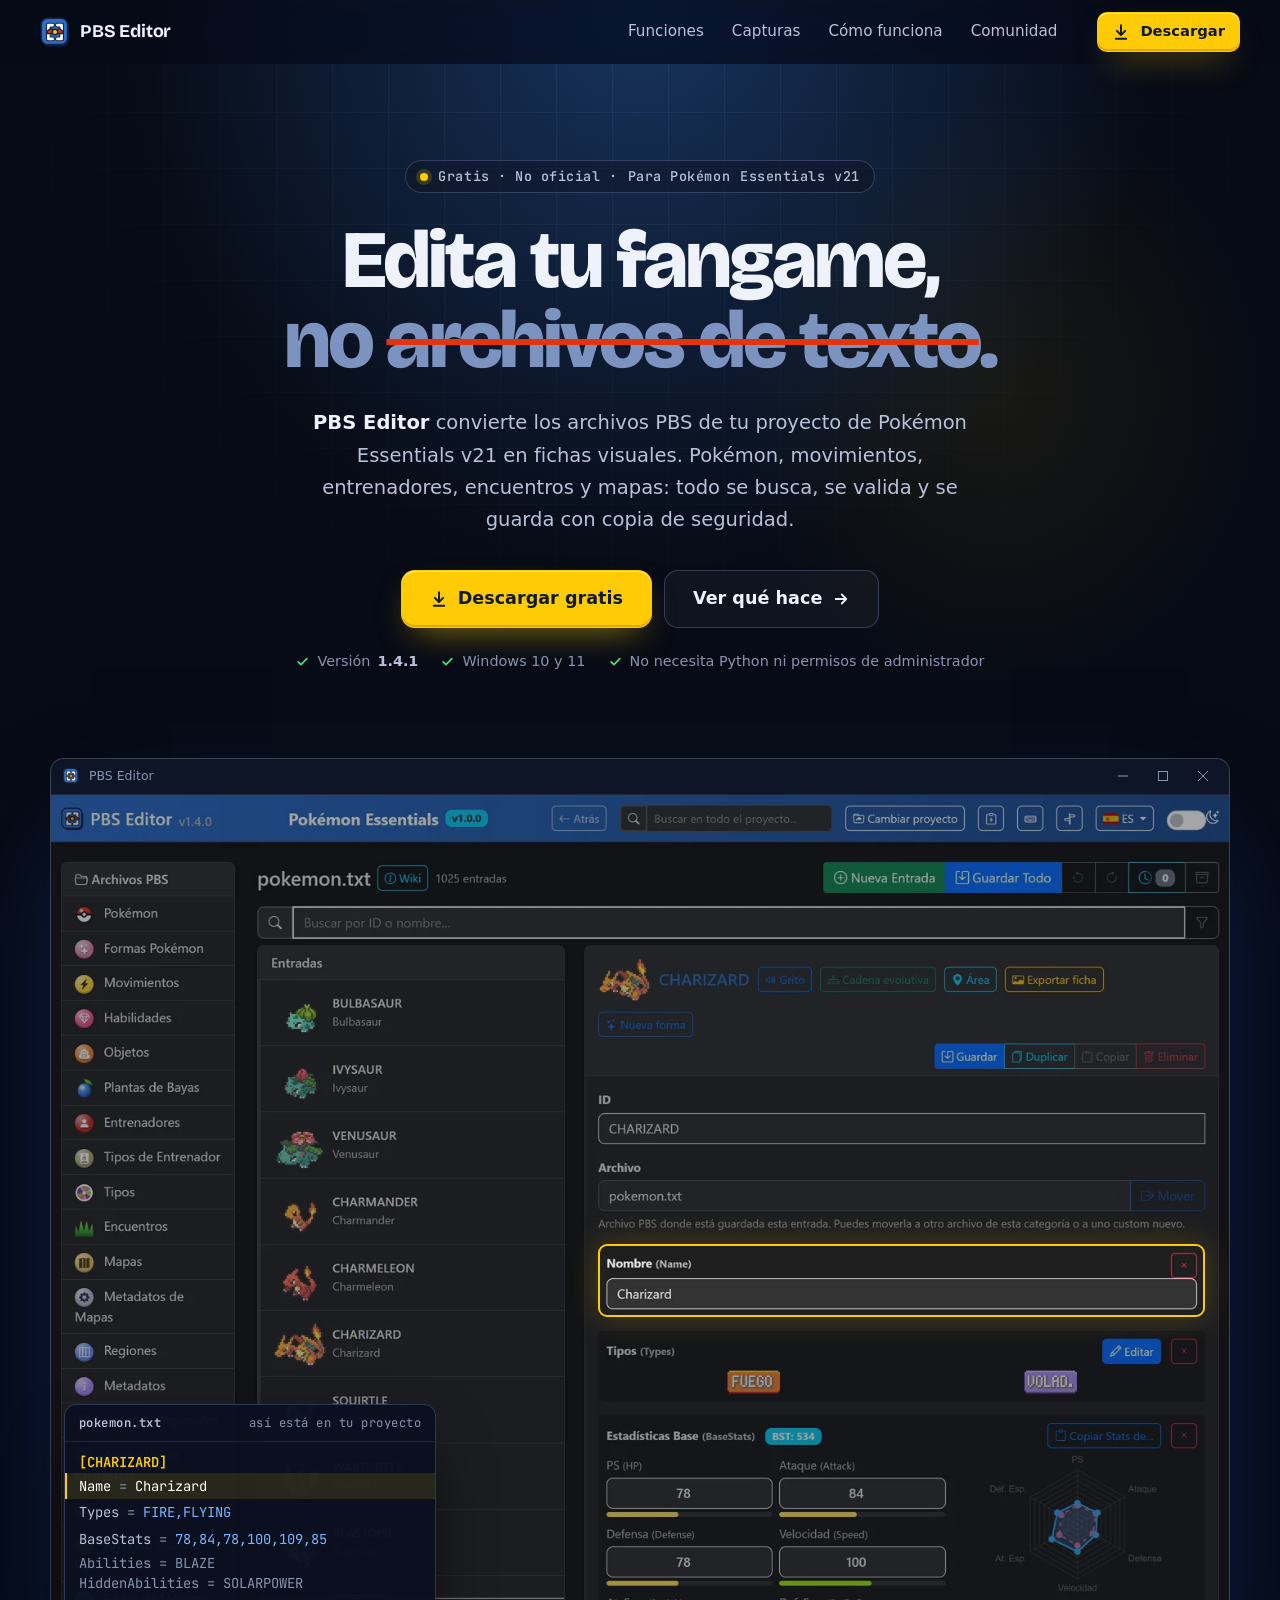
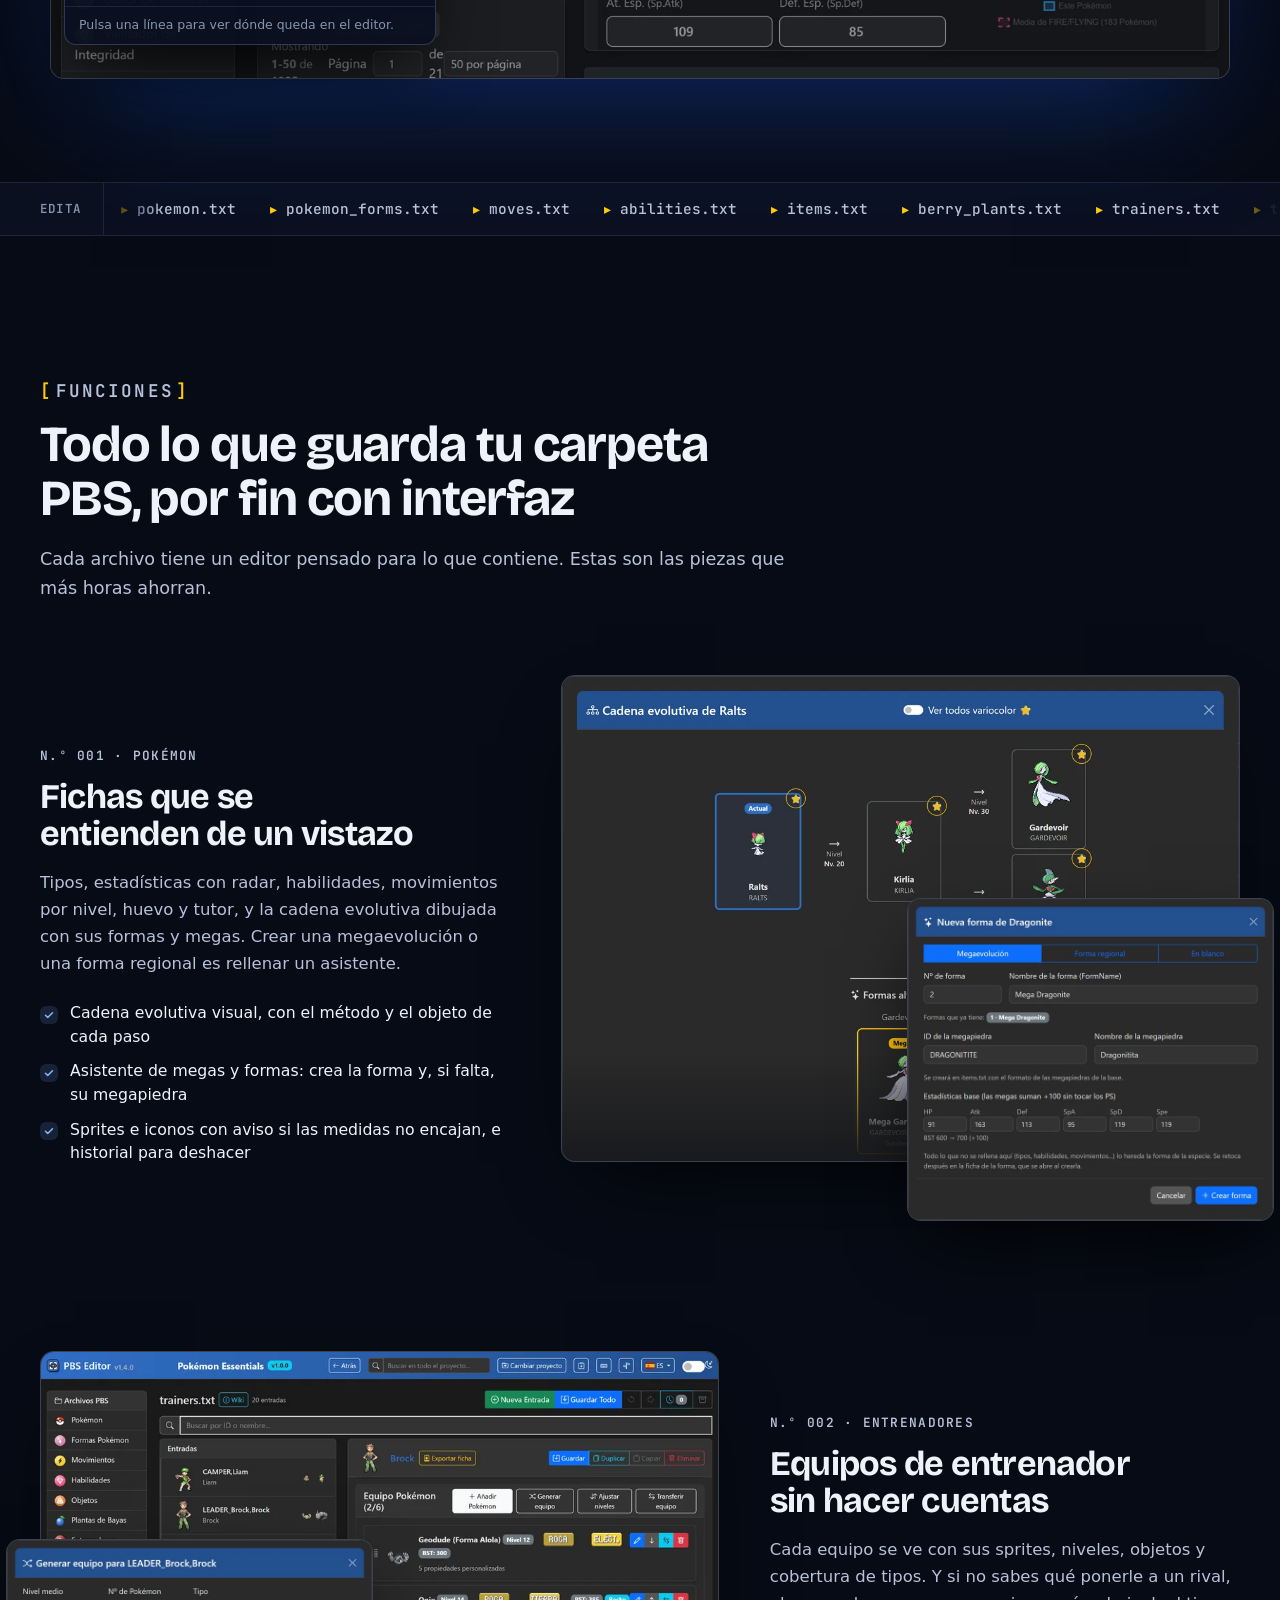
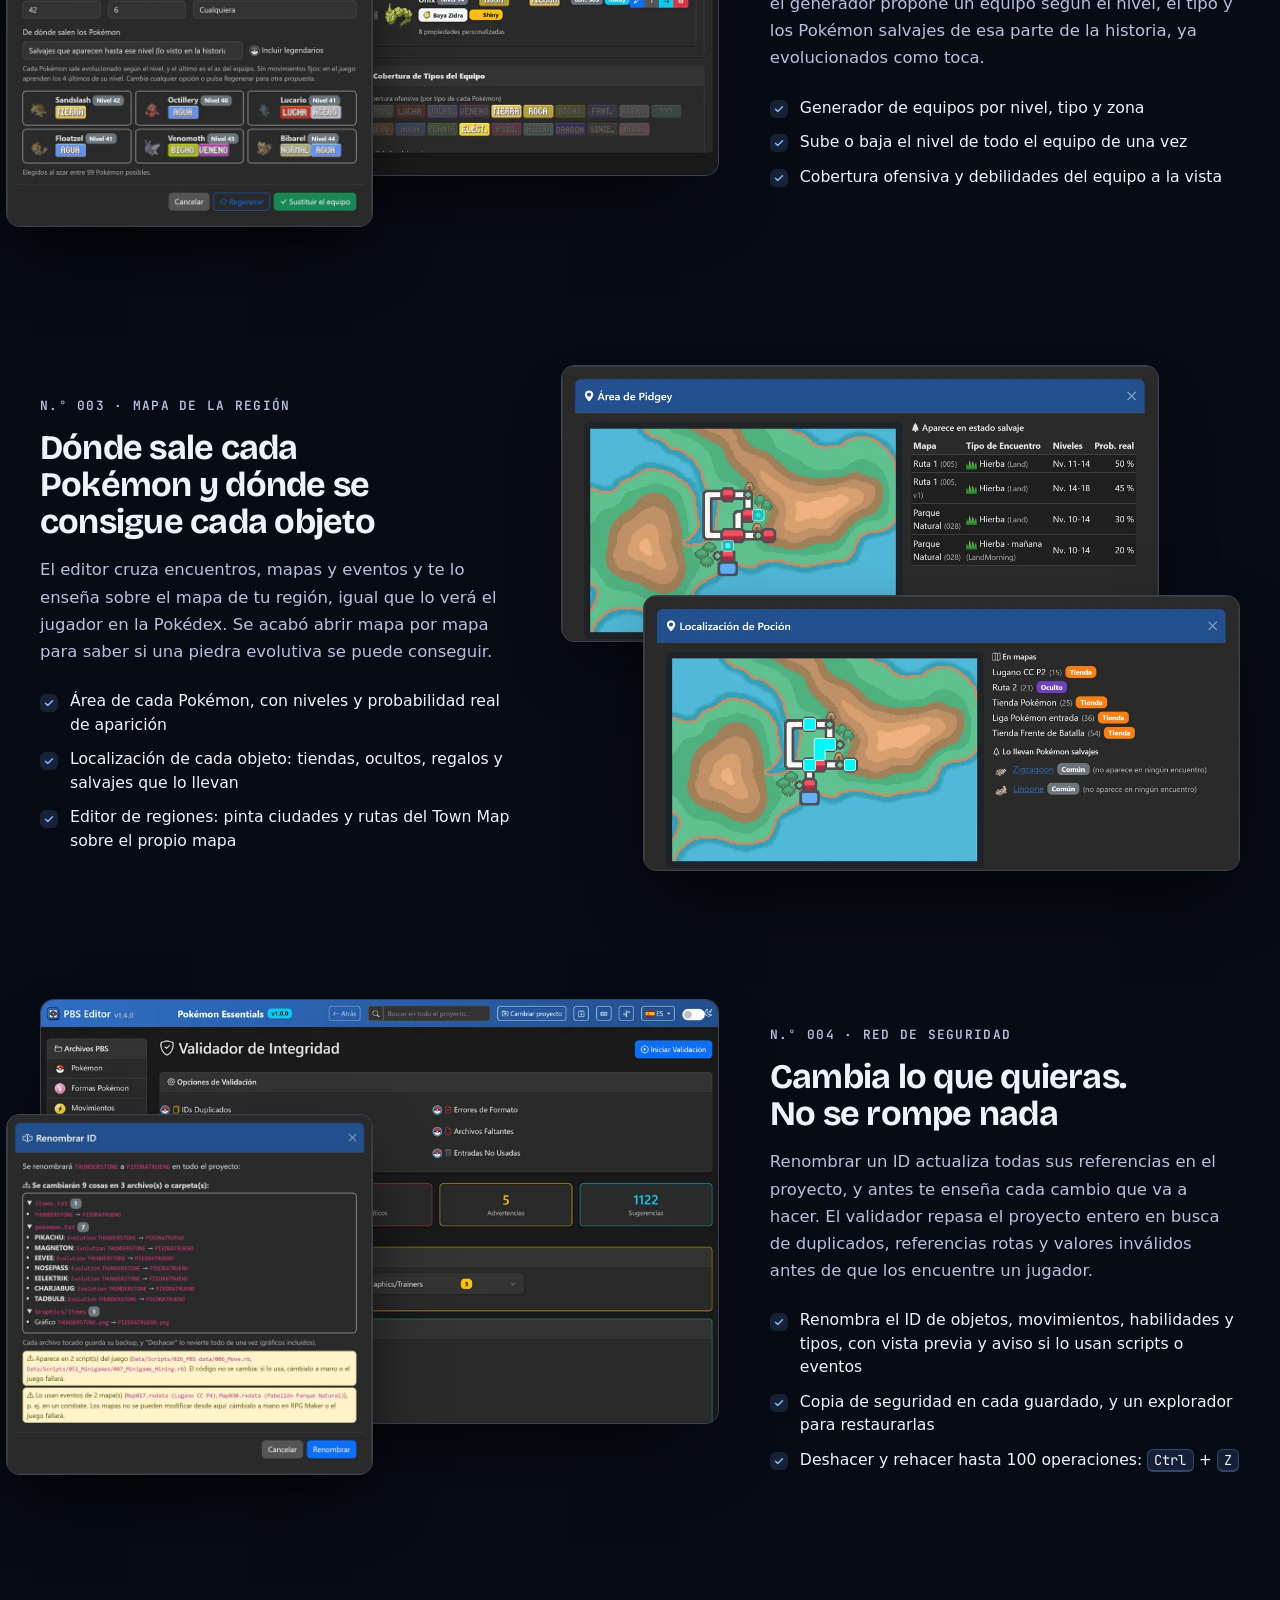
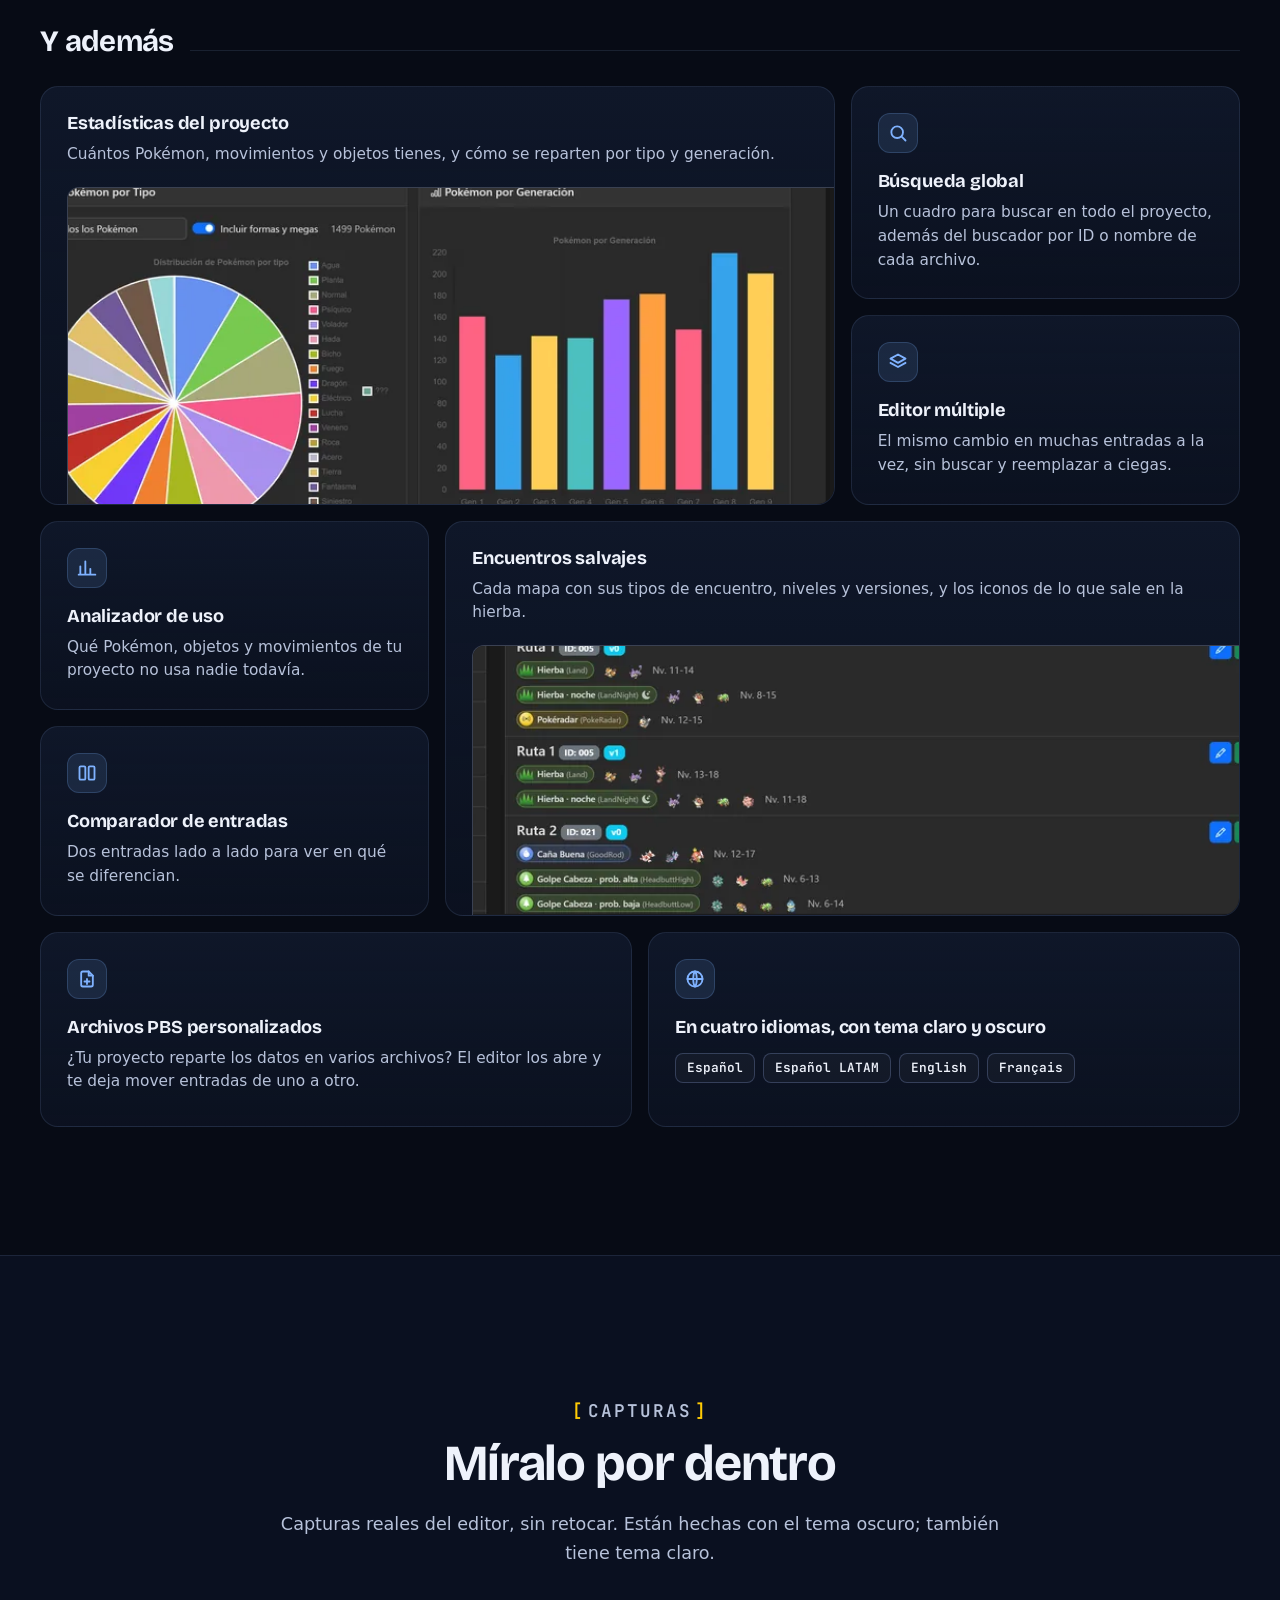
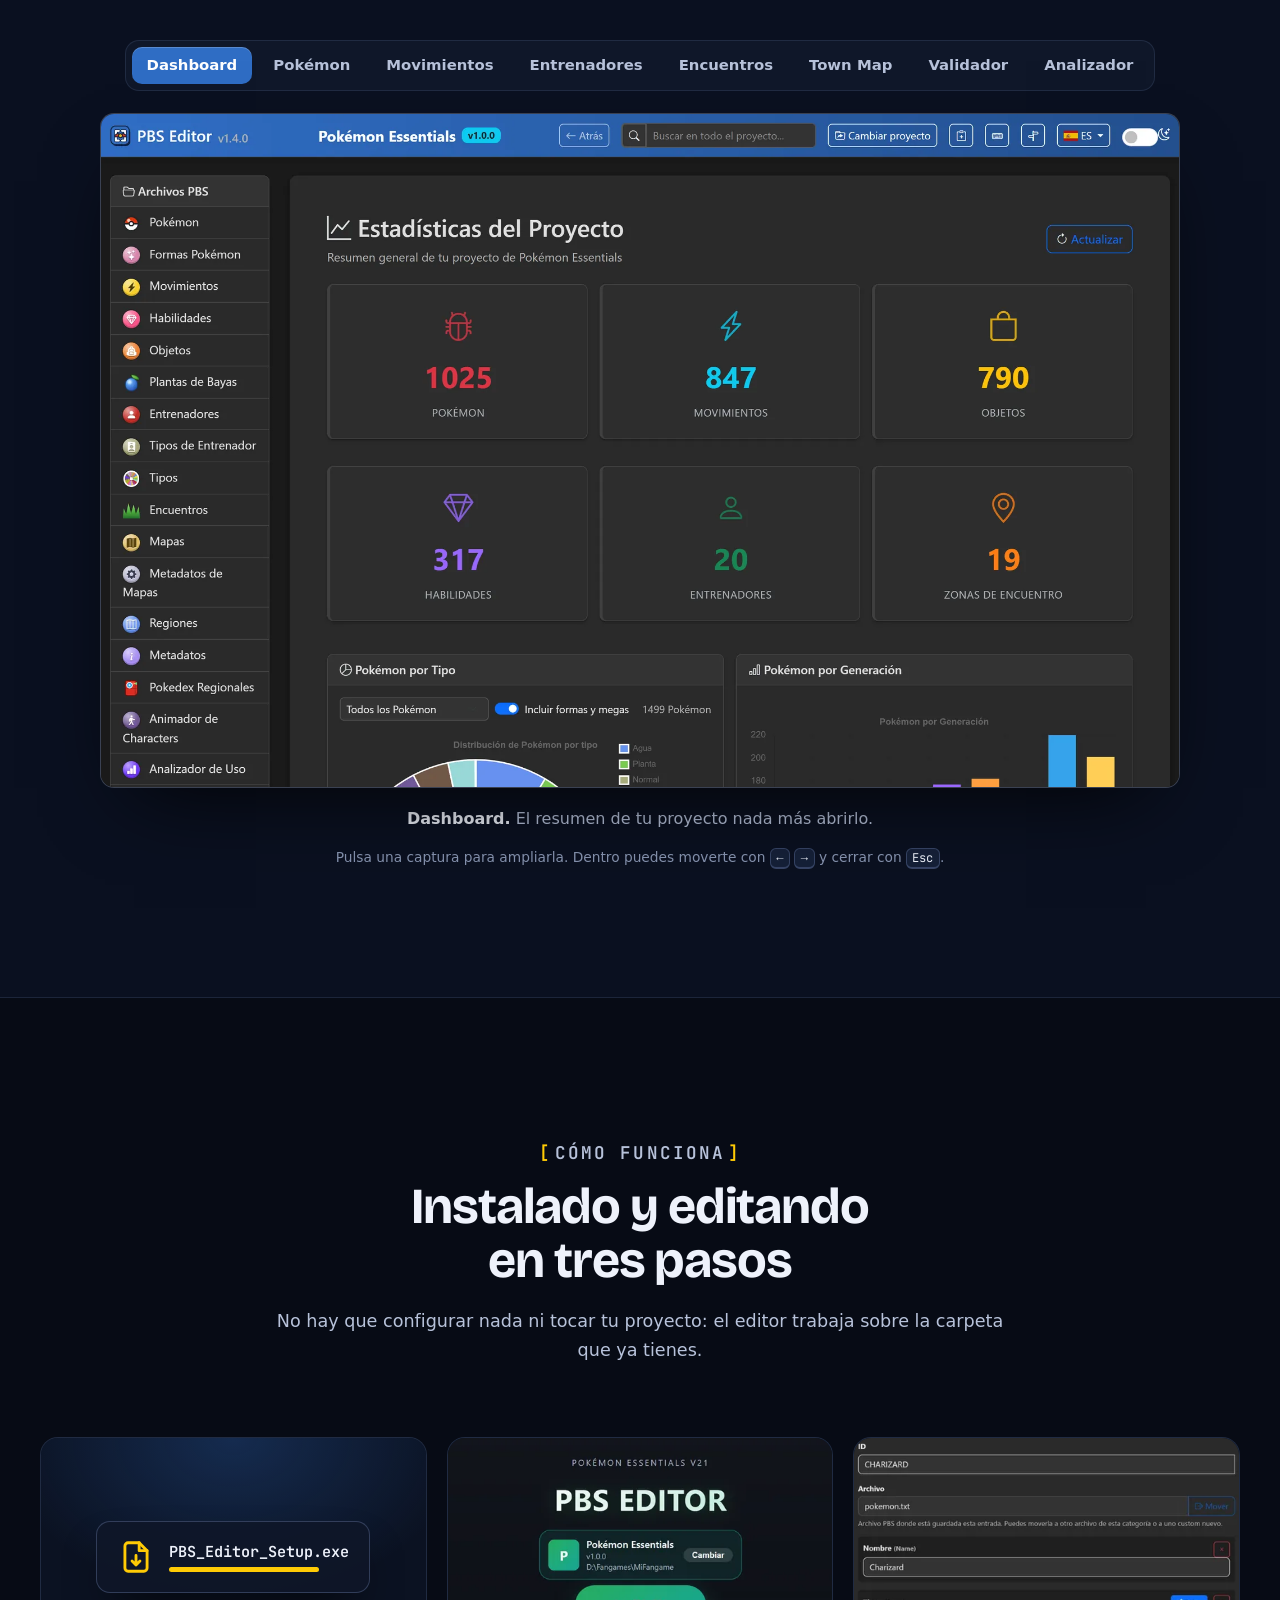
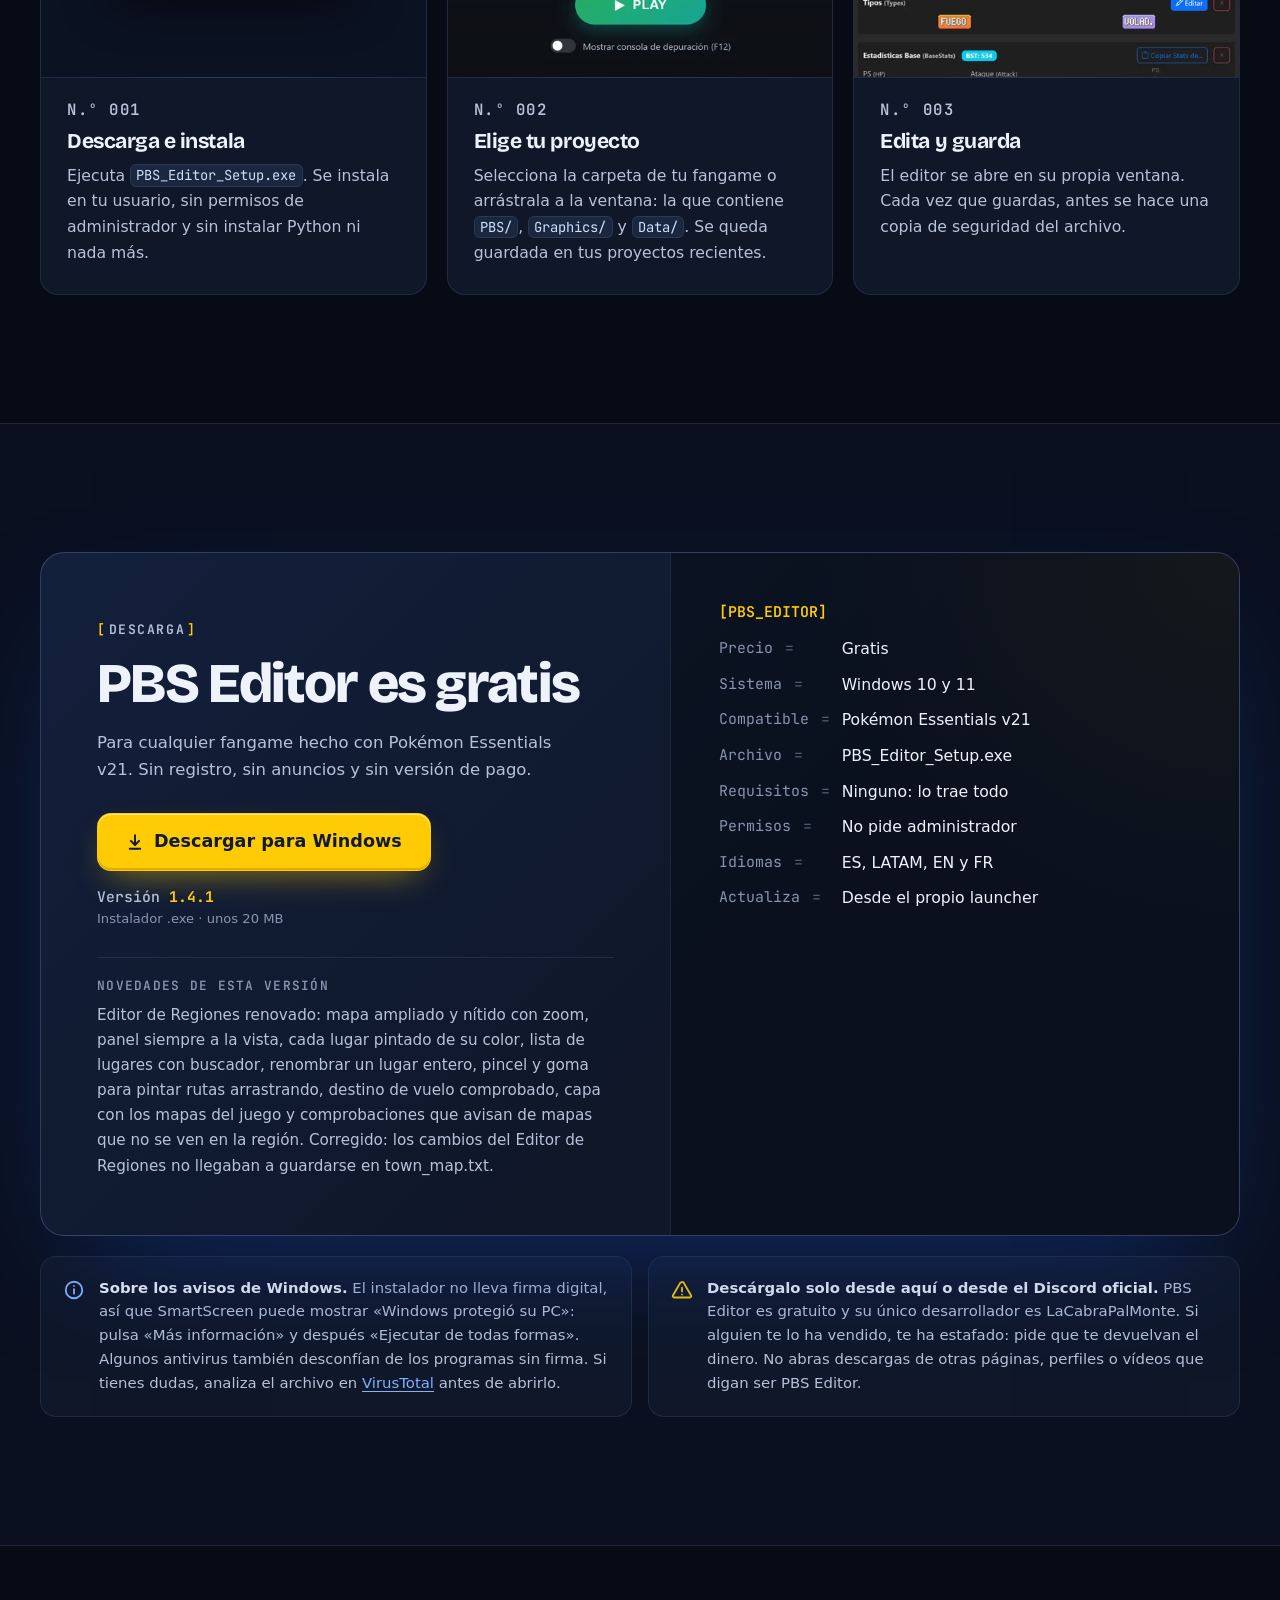
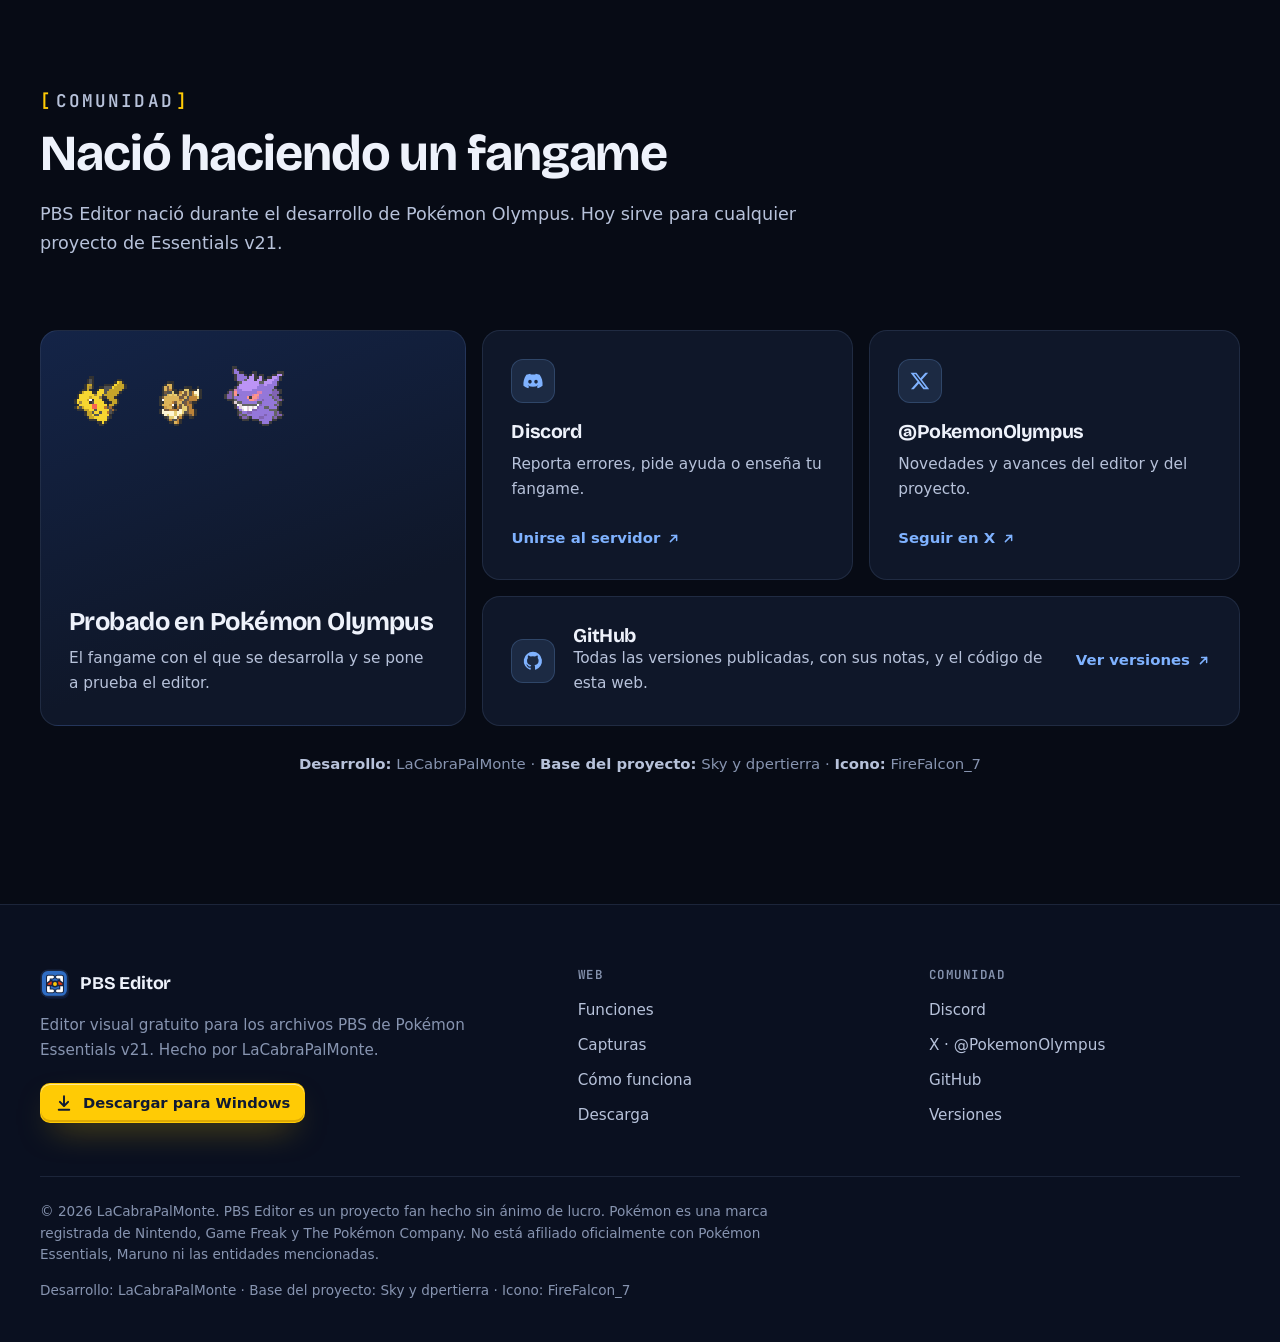
==== commit 13095441: "Captura del Town Map con el Editor de Regiones de la 1.4.1" ====
--- a/docs/index.html
+++ b/docs/index.html
@@ -1,319 +1,584 @@
-<!doctype html>
-<html lang="es">
-<head>
-<meta charset="utf-8">
-<meta name="viewport" content="width=device-width, initial-scale=1">
-<title>PBS Editor — Editor visual de archivos PBS para Pokémon Essentials v21</title>
-<meta name="description" content="Editor visual gratuito y de código abierto para archivos PBS de Pokémon Essentials v21. Instalación en un clic, con backups automáticos, dashboard de estadísticas y editor de mapas/tilesets.">
-<meta property="og:type" content="website">
-<meta property="og:title" content="PBS Editor — tu Pokédex de datos, sin tocar código">
-<meta property="og:description" content="Editor visual gratuito para archivos PBS de cualquier fangame Pokémon Essentials v21. Instala y edita en minutos.">
-<meta property="og:image" content="screenshots/dashboard.webp">
-<link rel="icon" href="favicon.ico" type="image/x-icon">
-<link rel="stylesheet" href="css/style.css">
-<link rel="stylesheet" href="css/motion.css">
-<link rel="stylesheet" href="css/evo.css">
-<noscript><style>.m-in,.m-reveal{opacity:1!important;transform:none!important;} .evo-wrap{height:auto!important;}</style></noscript>
-</head>
-<body>
-
-
-<nav class="top">
-  <div class="brand">
-    <svg class="ball" viewBox="0 0 100 100" aria-hidden="true">
-      <circle cx="50" cy="50" r="45" fill="#fff" stroke="#182541" stroke-width="5"/>
-      <path d="M6,50 A44,44 0 0 1 94,50 Z" fill="#e3350d"/>
-      <rect x="4" y="46" width="92" height="8" fill="#182541"/>
-      <circle cx="50" cy="50" r="13" fill="#fff" stroke="#182541" stroke-width="5"/>
-      <circle cx="50" cy="50" r="5" fill="#fff" stroke="#182541" stroke-width="2"/>
-    </svg>
-    PBS Editor
-    <sub class="text-muted">by LaCabraPalMonte</sub>
-  </div>
-  <div class="navlinks">
-    <a href="#caracteristicas">Características</a>
-    <a href="#como-funciona">Cómo funciona</a>
-    <a href="#descarga">Descarga</a>
-    <a href="#comunidad">Comunidad</a>
-  </div>
-</nav>
-
-<div class="hero-sky">
-  <div class="cloud" style="width:180px;height:60px;top:30px;left:6%;"></div>
-  <div class="cloud" style="width:120px;height:44px;top:90px;right:8%;"></div>
-  <div class="cloud" style="width:90px;height:34px;top:14px;right:26%;"></div>
-
-  <div class="wrap hero">
-    <svg class="ball-spin" viewBox="0 0 100 100" aria-hidden="true">
-      <circle cx="50" cy="50" r="45" fill="#fff" stroke="#182541" stroke-width="5"/>
-      <path d="M6,50 A44,44 0 0 1 94,50 Z" fill="#e3350d"/>
-      <rect x="4" y="46" width="92" height="8" fill="#182541"/>
-      <circle cx="50" cy="50" r="13" fill="#fff" stroke="#182541" stroke-width="5"/>
-      <circle cx="50" cy="50" r="5" fill="#fff" stroke="#182541" stroke-width="2"/>
-    </svg>
-
-    <p class="eyebrow">Herramienta no oficial · Pokémon Essentials v21</p>
-    <h1>Tu Pokédex de datos,<br><span class="hl">sin tocar código.</span></h1>
-
-    <div class="textbox">
-      <b>PBS Editor</b> convierte los archivos PBS de tu fangame en un editor visual: busca entradas, valida referencias y guarda con backup automático en cada cambio. Compatible con cualquier proyecto Essentials v21.
-      <div class="arrow"></div>
-    </div>
-
-    <div class="cta-row">
-      <a class="btn btn-primary" href="https://github.com/LaCabraPalMonte/PBS-Editor/releases/latest/download/PBS_Editor_Setup.exe">
-        <svg viewBox="0 0 24 24" fill="none" stroke="currentColor" stroke-width="2.4" stroke-linecap="round"><path d="M12 3v13"/><path d="M6 11l6 6 6-6"/><path d="M5 21h14"/></svg>
-        Descargar gratis
-      </a>
-    </div>
-
-    <div class="dex">
-      <div class="dex-lights"><span></span><span></span><span></span></div>
-      <div class="dex-screen">
-        <div class="dex-screen-head">
-          <span class="file">pokemon.txt</span>
-          <div class="toggle-group" role="group" aria-label="Vista del editor">
-            <button type="button" data-view="raw" aria-pressed="false" onclick="showView('raw')">Texto plano</button>
-            <button type="button" data-view="visual" aria-pressed="true" onclick="showView('visual')">Editor visual</button>
-          </div>
-        </div>
-        <div class="view" id="view-raw">
-          <pre class="code"><span class="tag">[PIKACHU]</span>
-<span class="k">Name          = </span><span class="v">Pikachu</span>
-<span class="k">Types         = </span><span class="v">ELECTRIC</span>
-<span class="k">BaseStats     = </span><span class="v">35,55,40,90,50,50</span>
-<span class="k">Abilities     = </span><span class="v">STATIC</span>
-<span class="k">HiddenAbility = </span><span class="v">LIGHTNINGROD</span>
-<span class="k">MoveLevelUp   = </span><span class="v">1,THUNDERSHOCK,1,TAILWHIP<span class="cursor"></span></span></pre>
-        </div>
-        <div class="view active" id="view-visual">
-          <img class="shot-inline" src="screenshots/pokemon-editor.webp" alt="Captura real de PBS Editor: ficha de Bulbasaur con tipos y estadisticas base editables" loading="lazy" width="1200" height="750">
-        </div>
-      </div>
-    </div>
-  </div>
-</div>
-
-<div class="evo-wrap" id="evoWrap">
-  <div class="evo-sticky">
-    <div class="evo-layer" id="evoClouds">
-      <span class="evo-cloud" style="width:150px;height:52px;top:12%;left:8%;"></span>
-      <span class="evo-cloud" style="width:100px;height:38px;top:20%;right:12%;"></span>
-      <span class="evo-cloud" style="width:80px;height:30px;top:60%;left:14%;"></span>
-      <span class="evo-cloud" style="width:120px;height:44px;top:68%;right:8%;"></span>
-    </div>
-    <div class="evo-flash" id="evoFlash"></div>
-    <div class="evo-layer evo-icons-drift" id="evoIconsDrift"></div>
-    <div class="evo-ground"></div>
-    <div class="evo-stage">
-      <div class="evo-label"><span class="evo-no" id="evoNo">#004</span><span class="evo-name" id="evoName">Charmander</span></div>
-      <div class="evo-sprite-wrap">
-        <img class="evo-sprite silhouette" id="evoSpriteSil" src="" alt="" aria-hidden="true">
-        <img class="evo-sprite color" id="evoSpriteColor" src="" alt="Evolución del Pokémon">
-      </div>
-      <div class="evo-dots" id="evoDots"><span class="on"></span><span></span><span></span><span></span></div>
-      <p class="evo-caption">Así como un Pokémon evoluciona, tus archivos PBS pasan de <b>texto plano</b> a <b>datos con forma</b> — sin perder ni una línea en el camino.</p>
-    </div>
-    <div class="evo-scrollhint"><span>sigue bajando</span><svg viewBox="0 0 24 24" fill="none" stroke="currentColor" stroke-width="2.4" stroke-linecap="round"><path d="M12 5v14M6 13l6 6 6-6"/></svg></div>
-  </div>
-</div>
-
-<div class="icon-strip" aria-hidden="true">
-  <div class="icon-strip-track" id="iconStripTrack"></div>
-</div>
-
-<div class="strip" aria-hidden="true">
-  <div class="strip-track">
-    <span>pokemon.txt</span><span>moves.txt</span><span>abilities.txt</span><span>items.txt</span><span>trainers.txt</span><span>encounters.txt</span><span>town_map.txt</span><span>regional_dexes.txt</span><span>Tilesets.rxdata</span>
-    <span>pokemon.txt</span><span>moves.txt</span><span>abilities.txt</span><span>items.txt</span><span>trainers.txt</span><span>encounters.txt</span><span>town_map.txt</span><span>regional_dexes.txt</span><span>Tilesets.rxdata</span>
-  </div>
-</div>
-
-<div class="wrap">
-  <section id="capturas">
-    <div class="section-head">
-      <p class="kicker">Capturas de pantalla</p>
-      <h2>Asi se ve por dentro</h2>
-      <p>Capturas reales de PBS Editor corriendo sobre el proyecto Pokemon Olympus.</p>
-    </div>
-
-    <div class="gallery-tabs" role="tablist" aria-label="Capturas de pantalla">
-      <button type="button" data-shot="dashboard" aria-pressed="true" onclick="showShot('dashboard')">Dashboard</button>
-      <button type="button" data-shot="trainer" aria-pressed="false" onclick="showShot('trainer')">Entrenadores</button>
-      <button type="button" data-shot="map" aria-pressed="false" onclick="showShot('map')">Mapa de regiones</button>
-      <button type="button" data-shot="tileset" aria-pressed="false" onclick="showShot('tileset')">Tilesets</button>
-    </div>
-
-    <div class="gallery-frame">
-      <div class="gallery-bar">
-        <span class="dot"></span><span class="dot"></span><span class="dot"></span>
-        <span class="url" id="gallery-url">PBS_Editor -- dashboard</span>
-      </div>
-      <div class="gallery-shot active" id="shot-dashboard">
-        <img src="screenshots/dashboard.webp" alt="Dashboard de estadisticas de PBS Editor con conteos de Pokemon, movimientos, objetos, habilidades, entrenadores y zonas de encuentro" loading="lazy" width="1200" height="750">
-      </div>
-      <div class="gallery-shot" id="shot-trainer">
-        <img src="screenshots/trainer-editor.webp" alt="Editor de entrenadores de PBS Editor mostrando la ficha del entrenador Camper Liam" loading="lazy" width="1200" height="750">
-      </div>
-      <div class="gallery-shot" id="shot-map">
-        <img src="screenshots/map-editor.webp" alt="Editor visual de mapa de regiones (Town Map) de PBS Editor con los puntos de interes de la region Essen" loading="lazy" width="1000" height="446">
-      </div>
-      <div class="gallery-shot" id="shot-tileset">
-        <img src="screenshots/tileset-editor.webp" alt="Editor de tilesets de PBS Editor mostrando la hoja de tiles y sus propiedades de passage" loading="lazy" width="1200" height="750">
-      </div>
-      <p class="gallery-caption" id="gallery-caption">1025 Pokemon, 835 movimientos, 790 objetos y 21 entrenadores del proyecto Pokemon Olympus, listos para editar.</p>
-    </div>
-  </section>
-
-  <section id="caracteristicas">
-    <div class="section-head">
-      <p class="kicker">Características</p>
-      <h2>Todo lo que necesitas para mantener tu PBS sano</h2>
-      <p>Un editor pensado para desarrolladores de fangames: rápido de abrir, difícil de romper.</p>
-    </div>
-    <div class="grid-features">
-      <div class="feature">
-        <div class="icon-badge" style="background:#6390f0;"><svg viewBox="0 0 24 24" fill="none" stroke="currentColor" stroke-width="2" stroke-linecap="round"><circle cx="11" cy="11" r="7"/><path d="M21 21l-4.3-4.3"/></svg></div>
-        <h3>Búsqueda y paginación</h3>
-        <p>Encuentra cualquier entrada por ID o nombre al instante, incluso en listas de miles de líneas.</p>
-      </div>
-      <div class="feature">
-        <div class="icon-badge" style="background:#f7d02c;"><svg viewBox="0 0 24 24" fill="none" stroke="currentColor" stroke-width="2" stroke-linecap="round" stroke-linejoin="round"><rect x="4" y="4" width="11" height="11" rx="1"/><path d="M9 15v4a1 1 0 0 0 1 1h9a1 1 0 0 0 1-1v-9a1 1 0 0 0-1-1h-4"/></svg></div>
-        <h3>Editor por lotes</h3>
-        <p>Selecciona varias entradas y aplica el mismo cambio a todas de una sola vez.</p>
-      </div>
-      <div class="feature">
-        <div class="icon-badge" style="background:#7ac74c;"><svg viewBox="0 0 24 24" fill="none" stroke="currentColor" stroke-width="2" stroke-linecap="round" stroke-linejoin="round"><path d="M3 12a9 9 0 1 0 3-6.7"/><path d="M3 4v5h5"/></svg></div>
-        <h3>Deshacer / rehacer</h3>
-        <p>Hasta 100 operaciones de historial con atajos de teclado, por si algo sale mal.</p>
-      </div>
-      <div class="feature">
-        <div class="icon-badge" style="background:#ee8130;"><svg viewBox="0 0 24 24" fill="none" stroke="currentColor" stroke-width="2" stroke-linecap="round" stroke-linejoin="round"><path d="M12 3l8 4v5c0 5-3.5 7.5-8 9-4.5-1.5-8-4-8-9V7z"/></svg></div>
-        <h3>Backups automáticos</h3>
-        <p>Cada guardado crea una copia con timestamp en <code>PBS_backups/</code>, sin que tengas que pensarlo.</p>
-      </div>
-      <div class="feature">
-        <div class="icon-badge" style="background:#a98ff3;"><svg viewBox="0 0 24 24" fill="none" stroke="currentColor" stroke-width="2" stroke-linecap="round" stroke-linejoin="round"><path d="M3 3v18h18"/><path d="M7 15l4-5 3 3 5-7"/></svg></div>
-        <h3>Dashboard y análisis</h3>
-        <p>Conteos, distribución por tipo, movimientos más aprendidos y curva de dificultad de entrenadores.</p>
-      </div>
-      <div class="feature">
-        <div class="icon-badge" style="background:#8b7355;"><svg viewBox="0 0 24 24" fill="none" stroke="currentColor" stroke-width="2" stroke-linecap="round" stroke-linejoin="round"><path d="M9 20l-5.2-1.5a1 1 0 0 1-.8-1V5.6a1 1 0 0 1 1.3-1L9 6m0 14l6-2m-6 2V6m6 12l5.2 1.5a1 1 0 0 0 .8-1V4.6a1 1 0 0 0-1.3-1L15 6m0 12V6m0 0L9 4"/></svg></div>
-        <h3>Editor de mapa (Town Map)</h3>
-        <p>Añade y edita puntos de interés haciendo clic directamente sobre el mapa de cada región.</p>
-      </div>
-      <div class="feature">
-        <div class="icon-badge" style="background:#b7b7ae;"><svg viewBox="0 0 24 24" fill="none" stroke="currentColor" stroke-width="2" stroke-linecap="round" stroke-linejoin="round"><rect x="3" y="3" width="7" height="7"/><rect x="14" y="3" width="7" height="7"/><rect x="3" y="14" width="7" height="7"/><rect x="14" y="14" width="7" height="7"/></svg></div>
-        <h3>Editor de tilesets</h3>
-        <p>Selecciona casillas por arrastre y aplica passage, priority o terrain tag en bloque.</p>
-      </div>
-      <div class="feature">
-        <div class="icon-badge" style="background:#6f35fc;"><svg viewBox="0 0 24 24" fill="none" stroke="currentColor" stroke-width="2" stroke-linecap="round" stroke-linejoin="round"><path d="M17 3l4 4-4 4"/><path d="M21 7H9a4 4 0 0 0-4 4v1"/><path d="M7 21l-4-4 4-4"/><path d="M3 17h12a4 4 0 0 0 4-4v-1"/></svg></div>
-        <h3>Importador de Showdown</h3>
-        <p>Pega un equipo en formato Pokémon Showdown y conviértelo directo a entradas de <code>trainers.txt</code>.</p>
-      </div>
-    </div>
-  </section>
-
-  <section id="como-funciona">
-    <div class="section-head">
-      <p class="kicker">Cómo funciona</p>
-      <h2>De cero a editando en menos de un minuto</h2>
-    </div>
-    <div class="steps">
-      <div class="step">
-        <span class="n">N.º 001</span>
-        <h3>Instala PBS Editor</h3>
-        <p>Descarga y ejecuta <code>PBS_Editor_Setup.exe</code>. Se instala como cualquier programa, sin dependencias que configurar.</p>
-      </div>
-      <div class="step">
-        <span class="n">N.º 002</span>
-        <h3>Elige tu proyecto</h3>
-        <p>La primera vez te pedirá la carpeta raíz de tu proyecto (la que contiene <code>PBS/</code>, <code>Graphics/</code> y <code>Data/</code>). Queda guardada para la próxima vez.</p>
-      </div>
-      <div class="step">
-        <span class="n">N.º 003</span>
-        <h3>Edita</h3>
-        <p>Se abre una ventana propia con el editor, sin depender del navegador del sistema.</p>
-      </div>
-    </div>
-  </section>
-
-  <section id="descarga">
-    <div class="section-head">
-      <p class="kicker">Descarga</p>
-      <h2>Gratis, portable y de código abierto</h2>
-    </div>
-    <div class="download-panel">
-      <div class="dl-left">
-        <span class="version-badge">Versión <b>1.4.1</b></span>
-        <h3 style="font-size:16px; margin:0 0 6px; font-weight:800;">PBS_Editor_Setup.exe</h3>
-        <p style="color:var(--ink-dim); font-size:13.5px; line-height:1.6; margin:0;">Instalador con launcher, servidor y consola de depuración. No requiere Python ni permisos de administrador.</p>
-        <ul class="req-list">
-          <li>Windows 7 o superior</li>
-          <li>Ningún requisito adicional — todo incluido</li>
-          <li>Actualizaciones automáticas desde el propio launcher</li>
-          <li>Compatible con cualquier fangame Essentials v21</li>
-        </ul>
-      </div>
-      <div class="dl-right">
-        <a class="btn btn-primary" href="https://github.com/LaCabraPalMonte/PBS-Editor/releases/latest/download/PBS_Editor_Setup.exe">
-          <svg viewBox="0 0 24 24" fill="none" stroke="currentColor" stroke-width="2.4" stroke-linecap="round"><path d="M12 3v13"/><path d="M6 11l6 6 6-6"/><path d="M5 21h14"/></svg>
-          Descargar PBS_Editor_Setup.exe
-        </a>
-        <span class="fine">Windows SmartScreen puede avisar: "Más información" → "Ejecutar de todas formas"</span>
-      </div>
-    </div>
-    <div class="av-notice">
-      <svg viewBox="0 0 24 24" fill="none" stroke="currentColor" stroke-width="2" stroke-linecap="round" stroke-linejoin="round"><circle cx="12" cy="12" r="10"/><path d="M12 16v-4"/><path d="M12 8h.01"/></svg>
-      <span><b>Algunos antivirus pueden marcar el instalador como sospechoso — es un falso positivo, no un virus.</b> Pasa con casi cualquier ejecutable sin firma digital hecho con Python (cx_Freeze), y más aún si empaqueta un runtime .NET como este. Si tu antivirus lo bloquea o lo borra: añade una excepción para <code>PBS_Editor_Setup.exe</code>, o repórtalo como falso positivo al fabricante (con Windows Defender/SmartScreen basta "Más información" → "Ejecutar de todas formas"). Descárgalo siempre desde esta web o el Discord oficial.</span>
-    </div>
-  </section>
-
-  <section id="comunidad">
-    <div class="section-head">
-      <p class="kicker">Comunidad</p>
-      <h2>Probado en producción por Pokémon Olympus</h2>
-      <p>El editor nació desarrollando y testeando este fangame, pero es completamente genérico para cualquier proyecto Essentials v21.</p>
-    </div>
-    <div class="community">
-      <a class="comm-card" href="https://discord.gg/WQEmUtgner">
-        <div class="icon-badge" style="background:#5865F2;"><svg viewBox="0 0 24 24" fill="none" stroke="#fff" stroke-width="2" stroke-linecap="round" stroke-linejoin="round"><rect x="4" y="6" width="16" height="12" rx="3"/><path d="M9 12h.01M15 12h.01"/><path d="M8 5l1-2h6l1 2"/></svg></div>
-        <div><h3>Discord</h3><p>Reporta bugs, pide ayuda o comparte tu fangame</p></div>
-      </a>
-      <a class="comm-card" href="https://x.com/PokemonOlympus">
-        <div class="icon-badge" style="background:#182541;"><svg viewBox="0 0 24 24" fill="none" stroke="#fff" stroke-width="2" stroke-linecap="round" stroke-linejoin="round"><path d="M4 4l16 16M20 4L4 20"/></svg></div>
-        <div><h3>@PokemonOlympus</h3><p>Novedades y avances del editor y del proyecto</p></div>
-      </a>
-    </div>
-    <p class="credits"><b>Desarrollo:</b> LaCabraPalMonte · <b>Base del proyecto:</b> Sky y dpertierra · <b>Ícono:</b> FireFalcon_7</p>
-  </section>
-
-  <footer>
-    <div class="scam-notice">
-      <svg viewBox="0 0 24 24" fill="none" stroke="currentColor" stroke-width="2" stroke-linecap="round" stroke-linejoin="round"><path d="M10.3 3.86l-8.2 14.14A1.5 1.5 0 0 0 3.4 20h17.2a1.5 1.5 0 0 0 1.3-2L13.7 3.86a1.5 1.5 0 0 0-2.6 0z"/><path d="M12 9v4"/><path d="M12 17h.01"/></svg>
-      <span><b>PBS Editor es 100% gratuito y su único desarrollador es LaCabraPalMonte.</b> Si pagaste por esta herramienta o te la vendió otra persona, te estafaron: pide la devolución. Descárgalo siempre desde esta web o desde nuestro Discord — no abras enlaces de descarga de otras páginas, perfiles o vídeos que digan ser PBS Editor.</span>
-    </div>
-    <div class="foot-row">
-      <span>© 2026 LaCabraPalMonte. PBS Editor es un proyecto fan hecho sin fines de lucro. Pokémon es marca registrada de Nintendo, Game Freak y The Pokémon Company. No afiliado oficialmente con Essentials, Maruno ni las entidades mencionadas.</span>
-      <span><a href="https://github.com/LaCabraPalMonte/PBS-Editor">github.com/LaCabraPalMonte/PBS-Editor</a></span>
-    </div>
-  </footer>
-</div>
-
-<div class="m-lightbox" id="mLightbox" hidden>
-  <div class="m-lb-backdrop"></div>
-  <div class="m-lb-frame" id="mLbFrame">
-    <div class="m-lb-bar"><span id="mLbName">captura</span><button id="mLbClose" type="button" aria-label="Cerrar">✕</button></div>
-    <div class="m-lb-shot" id="mLbShot"><img id="mLbImg" src="" alt=""></div>
-    <div class="m-lb-hint">Esc para cerrar · arrastra hacia abajo para cerrar · desliza a los lados para cambiar de captura</div>
-  </div>
-</div>
-
-<script src="js/main.js"></script>
-<script src="js/motion.js"></script>
-<script src="js/evo-data.js"></script>
-<script src="js/evo.js"></script>
-
-</body>
-</html>
+<!doctype html>
+<html lang="es">
+<head>
+<meta charset="utf-8">
+<meta name="viewport" content="width=device-width, initial-scale=1">
+<meta http-equiv="Content-Security-Policy" content="default-src 'none'; script-src 'self' 'sha256-QVOnwTb3cPoDH3EcCI5L11RykTYShWiLn8VeV6FYc9E='; style-src 'self' 'unsafe-inline'; img-src 'self' data:; font-src 'self'; connect-src 'self'; base-uri 'none'; form-action 'none'">
+<title>PBS Editor — Editor visual de archivos PBS para Pokémon Essentials v21</title>
+<meta name="description" content="PBS Editor es una herramienta gratuita para Windows que convierte los archivos PBS de tu fangame de Pokémon Essentials v21 en fichas visuales: Pokémon, movimientos, entrenadores, encuentros y mapas, con validador y copias de seguridad.">
+<meta name="author" content="LaCabraPalMonte">
+<meta name="theme-color" content="#070b15">
+<link rel="canonical" href="https://lacabrapalmonte.github.io/PBS-Editor/">
+
+<meta property="og:type" content="website">
+<meta property="og:site_name" content="PBS Editor">
+<meta property="og:locale" content="es_ES">
+<meta property="og:url" content="https://lacabrapalmonte.github.io/PBS-Editor/">
+<meta property="og:title" content="PBS Editor — edita tu fangame, no archivos de texto">
+<meta property="og:description" content="Editor visual gratuito para los archivos PBS de cualquier fangame hecho con Pokémon Essentials v21. Pokémon, movimientos, entrenadores, encuentros y mapas.">
+<meta property="og:image" content="https://lacabrapalmonte.github.io/PBS-Editor/og-image.png">
+<meta property="og:image:width" content="1200">
+<meta property="og:image:height" content="630">
+<meta property="og:image:alt" content="PBS Editor: la ficha de Charizard abierta en el editor visual">
+<meta name="twitter:card" content="summary_large_image">
+<meta name="twitter:site" content="@PokemonOlympus">
+<meta name="twitter:title" content="PBS Editor — edita tu fangame, no archivos de texto">
+<meta name="twitter:description" content="Editor visual gratuito para los archivos PBS de cualquier fangame hecho con Pokémon Essentials v21.">
+<meta name="twitter:image" content="https://lacabrapalmonte.github.io/PBS-Editor/og-image.png">
+
+<link rel="icon" href="favicon.ico" sizes="any">
+<link rel="apple-touch-icon" href="apple-touch-icon.png">
+<link rel="preload" href="fonts/bricolage-grotesque-latin.woff2" as="font" type="font/woff2" crossorigin>
+<link rel="preload" href="fonts/jetbrains-mono-latin.woff2" as="font" type="font/woff2" crossorigin>
+<link rel="preload" as="image" type="image/webp" href="screenshots/pbs-editor-pokemon-1440.webp" imagesrcset="screenshots/pbs-editor-pokemon-960.webp 960w, screenshots/pbs-editor-pokemon-1440.webp 1440w, screenshots/pbs-editor-pokemon-2160.webp 2160w" imagesizes="(max-width: 700px) 130vw, (max-width: 1260px) 100vw, (min-width: 2300px) 1540px, (min-width: 1800px) 1340px, 1180px">
+<link rel="stylesheet" href="css/style.css">
+<!-- Si se toca este script hay que recalcular su sha256 en la Content-Security-Policy de arriba (ver README). -->
+<script>document.documentElement.classList.add('js');window.pbsBoot=setTimeout(function(){document.documentElement.classList.remove('js')},4000)</script>
+<noscript><style>.gal-panel[hidden]{display:block!important;margin-bottom:32px}.tabs,.gal-hint{display:none}</style></noscript>
+
+<script type="application/ld+json">
+{
+  "@context": "https://schema.org",
+  "@type": "SoftwareApplication",
+  "name": "PBS Editor",
+  "description": "Editor visual gratuito para los archivos PBS de proyectos hechos con Pokémon Essentials v21.",
+  "applicationCategory": "DeveloperApplication",
+  "operatingSystem": "Windows 10, Windows 11",
+  "url": "https://lacabrapalmonte.github.io/PBS-Editor/",
+  "downloadUrl": "https://github.com/LaCabraPalMonte/PBS-Editor/releases/latest/download/PBS_Editor_Setup.exe",
+  "image": "https://lacabrapalmonte.github.io/PBS-Editor/og-image.png",
+  "screenshot": "https://lacabrapalmonte.github.io/PBS-Editor/screenshots/pbs-editor-pokemon-1440.webp",
+  "inLanguage": ["es", "en", "fr"],
+  "isAccessibleForFree": true,
+  "offers": { "@type": "Offer", "price": "0", "priceCurrency": "EUR" },
+  "author": { "@type": "Person", "name": "LaCabraPalMonte" }
+}
+</script>
+</head>
+<body>
+
+<svg width="0" height="0" style="position:absolute" aria-hidden="true">
+  <!-- Marca "Bracket Ball": el corchete [ID] de cada entrada PBS, dibujado como una pokébola. Es la misma del editor. -->
+  <symbol id="mark" viewBox="0 0 100 100">
+    <rect x="9" y="11" width="88" height="88" rx="22" fill="#0e1a38"/>
+    <rect x="4" y="4" width="88" height="88" rx="22" fill="#2f6dc4" stroke="#182541" stroke-width="5"/>
+    <path d="M42 27 L28 27 L28 73 L42 73" fill="none" stroke="#182541" stroke-width="16" stroke-linecap="round" stroke-linejoin="round"/>
+    <path d="M42 27 L28 27 L28 73 L42 73" fill="none" stroke="#fff" stroke-width="9" stroke-linecap="round" stroke-linejoin="round"/>
+    <path d="M58 27 L72 27 L72 73 L58 73" fill="none" stroke="#182541" stroke-width="16" stroke-linecap="round" stroke-linejoin="round"/>
+    <path d="M58 27 L72 27 L72 73 L58 73" fill="none" stroke="#fff" stroke-width="9" stroke-linecap="round" stroke-linejoin="round"/>
+    <path d="M23 55 L23 48 L37 38 L50 48 L63 38 L77 48 L77 55 Z" fill="#e3350d" stroke="#182541" stroke-width="5" stroke-linejoin="round"/>
+    <circle cx="50" cy="50" r="9" fill="#ffcb05" stroke="#182541" stroke-width="5"/>
+  </symbol>
+  <symbol id="i-down" viewBox="0 0 24 24" fill="none" stroke="currentColor" stroke-width="2.6" stroke-linecap="round" stroke-linejoin="round"><g class="dl-arrow"><path d="M12 3v12"/><path d="M6.5 10.5L12 16l5.5-5.5"/></g><path d="M5 21h14"/></symbol>
+  <symbol id="i-go" viewBox="0 0 24 24" fill="none" stroke="currentColor" stroke-width="2.4" stroke-linecap="round" stroke-linejoin="round"><path d="M5 12h14M13 6l6 6-6 6"/></symbol>
+  <symbol id="i-out" viewBox="0 0 24 24" fill="none" stroke="currentColor" stroke-width="2.4" stroke-linecap="round" stroke-linejoin="round"><path d="M7 17L17 7M9 7h8v8"/></symbol>
+  <symbol id="i-ok" viewBox="0 0 24 24" fill="none" stroke="currentColor" stroke-width="2.8" stroke-linecap="round" stroke-linejoin="round"><path d="M5 12.5l4.5 4.5L19 7.5"/></symbol>
+</svg>
+
+<a class="skip" href="#contenido">Saltar al contenido</a>
+
+<header class="nav" id="nav">
+  <div class="wrap nav-in">
+    <a class="brand" href="#inicio" aria-label="PBS Editor, inicio"><svg aria-hidden="true"><use href="#mark"/></svg>PBS Editor</a>
+    <nav aria-label="Principal">
+      <ul class="nav-links" id="navLinks">
+        <li><a href="#funciones">Funciones</a></li>
+        <li><a href="#capturas">Capturas</a></li>
+        <li><a href="#como-funciona">Cómo funciona</a></li>
+        <li><a href="#comunidad">Comunidad</a></li>
+      </ul>
+    </nav>
+    <a class="btn btn-primary btn-sm" href="#descarga"><svg aria-hidden="true"><use href="#i-down"/></svg>Descargar</a>
+    <button class="nav-toggle" id="navToggle" type="button" aria-expanded="false" aria-controls="navLinks" aria-label="Menú">
+      <svg class="bars" viewBox="0 0 24 24" fill="none" stroke="currentColor" stroke-width="2.4" stroke-linecap="round" aria-hidden="true"><path d="M4 7h16M4 12h16M4 17h16"/></svg>
+      <svg class="x" viewBox="0 0 24 24" fill="none" stroke="currentColor" stroke-width="2.4" stroke-linecap="round" aria-hidden="true"><path d="M6 6l12 12M18 6L6 18"/></svg>
+    </button>
+  </div>
+</header>
+
+<main id="contenido">
+
+<!-- ============ HERO ============ -->
+<section class="hero" id="inicio">
+  <div class="wrap">
+    <p class="eyebrow"><span class="dot"></span>Gratis · No oficial · <span class="wide-only">Para Pokémon </span>Essentials v21</p>
+    <h1>Edita tu fangame,<br><span class="dim">no <s>archivos de texto</s>.</span></h1>
+    <p class="lead"><strong>PBS Editor</strong> convierte los archivos PBS de tu proyecto de Pokémon Essentials v21 en fichas visuales. Pokémon, movimientos, entrenadores, encuentros y mapas: todo se busca, se valida y se guarda con copia de seguridad.</p>
+    <div class="cta">
+      <a class="btn btn-primary btn-lg" href="https://github.com/LaCabraPalMonte/PBS-Editor/releases/latest/download/PBS_Editor_Setup.exe"><svg aria-hidden="true"><use href="#i-down"/></svg>Descargar gratis</a>
+      <a class="btn btn-ghost btn-lg" href="#funciones">Ver qué hace <svg class="go" aria-hidden="true"><use href="#i-go"/></svg></a>
+    </div>
+    <ul class="hero-meta">
+      <li><svg aria-hidden="true"><use href="#i-ok"/></svg>Versión <b>1.4.1</b></li>
+      <li><svg aria-hidden="true"><use href="#i-ok"/></svg>Windows 10 y 11</li>
+      <li><svg aria-hidden="true"><use href="#i-ok"/></svg>No necesita Python ni permisos de administrador</li>
+    </ul>
+
+    <div class="demo" id="demo">
+      <div class="pbs">
+        <div class="pbs-head"><b>pokemon.txt</b><span>así está en tu proyecto</span></div>
+        <ul class="pbs-body">
+          <li class="sec">[CHARIZARD]</li>
+          <li class="int"><button class="pbs-line" type="button" aria-pressed="false" data-spot="46.46,50.89,51.53,8.24"><span class="k">Name</span> = <span class="v">Charizard</span></button></li>
+          <li class="int"><button class="pbs-line" type="button" aria-pressed="false" data-spot="46.46,60.52,51.53,8.35"><span class="k">Types</span> = <span class="v">FIRE,FLYING</span></button></li>
+          <li class="int"><button class="pbs-line" type="button" aria-pressed="false" data-spot="46.46,70.15,51.53,28.17"><span class="k">BaseStats</span> = <span class="v">78,84,78,100,109,85</span></button></li>
+          <li>Abilities = BLAZE</li>
+          <li>HiddenAbilities = SOLARPOWER</li>
+        </ul>
+        <p class="pbs-foot">Pulsa una línea para ver dónde queda en el editor.</p>
+      </div>
+      <div class="win">
+        <div class="win-bar" aria-hidden="true">
+          <svg class="mark"><use href="#mark"/></svg>PBS Editor
+          <span class="win-ctl">
+            <i><svg viewBox="0 0 10 10" stroke="currentColor" fill="none"><path d="M0 5h10"/></svg></i>
+            <i><svg viewBox="0 0 10 10" stroke="currentColor" fill="none"><rect x=".5" y=".5" width="9" height="9"/></svg></i>
+            <i><svg viewBox="0 0 10 10" stroke="currentColor" fill="none"><path d="M0 0l10 10M10 0L0 10"/></svg></i>
+          </span>
+        </div>
+        <div class="win-shot">
+          <div class="win-zoom">
+          <img src="screenshots/pbs-editor-pokemon-1440.webp"
+               srcset="screenshots/pbs-editor-pokemon-960.webp 960w, screenshots/pbs-editor-pokemon-1440.webp 1440w, screenshots/pbs-editor-pokemon-2160.webp 2160w"
+               sizes="(max-width: 700px) 130vw, (max-width: 1260px) 100vw, (min-width: 2300px) 1540px, (min-width: 1800px) 1340px, 1180px" width="1440" height="1080" fetchpriority="high" decoding="async"
+               alt="Captura de PBS Editor con la ficha de Charizard: nombre, tipos Fuego y Volador, y estadísticas base con gráfico de radar">
+          <div class="spot" id="spot" aria-hidden="true"></div>
+          </div>
+        </div>
+      </div>
+    </div>
+  </div>
+</section>
+
+<!-- ============ ARCHIVOS ============ -->
+<section class="files" aria-label="Archivos PBS que edita">
+  <div class="files-in">
+    <p class="files-label">Edita</p>
+    <div class="marquee">
+      <div class="marquee-track">
+        <ul>
+          <li>pokemon.txt</li><li>pokemon_forms.txt</li><li>moves.txt</li><li>abilities.txt</li><li>items.txt</li><li>berry_plants.txt</li><li>trainers.txt</li><li>trainer_types.txt</li><li>types.txt</li><li>encounters.txt</li><li>map_metadata.txt</li><li>town_map.txt</li><li>metadata.txt</li><li>regional_dexes.txt</li><li>pokemon_metrics.txt</li>
+        </ul>
+        <ul aria-hidden="true">
+          <li>pokemon.txt</li><li>pokemon_forms.txt</li><li>moves.txt</li><li>abilities.txt</li><li>items.txt</li><li>berry_plants.txt</li><li>trainers.txt</li><li>trainer_types.txt</li><li>types.txt</li><li>encounters.txt</li><li>map_metadata.txt</li><li>town_map.txt</li><li>metadata.txt</li><li>regional_dexes.txt</li><li>pokemon_metrics.txt</li>
+        </ul>
+      </div>
+    </div>
+  </div>
+</section>
+
+<!-- ============ FUNCIONES ============ -->
+<section class="section" id="funciones">
+  <div class="wrap">
+    <div class="head reveal">
+      <p class="kicker">FUNCIONES</p>
+      <h2>Todo lo que guarda tu carpeta PBS, por fin con interfaz</h2>
+      <p>Cada archivo tiene un editor pensado para lo que contiene. Estas son las piezas que más horas ahorran.</p>
+    </div>
+
+    <article class="feat">
+      <div class="feat-text reveal">
+        <p class="feat-no">N.º 001 · POKÉMON</p>
+        <h3>Fichas que se entienden de un vistazo</h3>
+        <p>Tipos, estadísticas con radar, habilidades, movimientos por nivel, huevo y tutor, y la cadena evolutiva dibujada con sus formas y megas. Crear una megaevolución o una forma regional es rellenar un asistente.</p>
+        <ul class="ticks">
+          <li>Cadena evolutiva visual, con el método y el objeto de cada paso</li>
+          <li>Asistente de megas y formas: crea la forma y, si falta, su megapiedra</li>
+          <li>Sprites e iconos con aviso si las medidas no encajan, e historial para deshacer</li>
+        </ul>
+      </div>
+      <div class="feat-media reveal" style="--d:1">
+        <div class="stack has-over">
+          <button class="shot fade" type="button" data-full="screenshots/pbs-editor-cadena-evolutiva-2189.webp" data-w="2189" data-h="1570" data-cap="Cadena evolutiva de Ralts, con la rama de Gallade y las megaevoluciones.">
+            <img src="screenshots/pbs-editor-cadena-evolutiva-1094.webp" srcset="screenshots/pbs-editor-cadena-evolutiva-1094.webp 1094w, screenshots/pbs-editor-cadena-evolutiva-2189.webp 2189w" sizes="(max-width: 960px) 92vw, 660px" width="1094" height="785" loading="lazy" decoding="async" alt="Ventana «Cadena evolutiva de Ralts»: Ralts evoluciona a Kirlia al nivel 20, y Kirlia a Gardevoir al nivel 30 o a Gallade con Piedra Alba">
+          </button>
+          <button class="shot over" type="button" data-full="screenshots/pbs-editor-asistente-formas-1536.webp" data-w="1536" data-h="1351" data-cap="Asistente «Nueva forma»: megaevolución de Dragonite con su megapiedra y el reparto de +100 de estadísticas.">
+            <img src="screenshots/pbs-editor-asistente-formas-768.webp" srcset="screenshots/pbs-editor-asistente-formas-768.webp 768w, screenshots/pbs-editor-asistente-formas-1536.webp 1536w" sizes="(max-width: 560px) 92vw, 360px" width="768" height="676" loading="lazy" decoding="async" alt="Asistente «Nueva forma de Dragonite» con las pestañas Megaevolución, Forma regional y En blanco">
+          </button>
+        </div>
+      </div>
+    </article>
+
+    <article class="feat flip">
+      <div class="feat-text reveal">
+        <p class="feat-no">N.º 002 · ENTRENADORES</p>
+        <h3>Equipos de entrenador sin hacer cuentas</h3>
+        <p>Cada equipo se ve con sus sprites, niveles, objetos y cobertura de tipos. Y si no sabes qué ponerle a un rival, el generador propone un equipo según el nivel, el tipo y los Pokémon salvajes de esa parte de la historia, ya evolucionados como toca.</p>
+        <ul class="ticks">
+          <li>Generador de equipos por nivel, tipo y zona</li>
+          <li>Sube o baja el nivel de todo el equipo de una vez</li>
+          <li>Cobertura ofensiva y debilidades del equipo a la vista</li>
+        </ul>
+      </div>
+      <div class="feat-media reveal" style="--d:1">
+        <div class="stack left has-over">
+          <button class="shot" type="button" data-full="screenshots/pbs-editor-entrenadores-1920.webp" data-w="1920" data-h="1200" data-cap="Editor de entrenadores: el equipo de Brock con la cobertura de tipos.">
+            <img src="screenshots/pbs-editor-entrenadores-960.webp" srcset="screenshots/pbs-editor-entrenadores-960.webp 960w, screenshots/pbs-editor-entrenadores-1920.webp 1920w" sizes="(max-width: 960px) 92vw, 660px" width="960" height="600" loading="lazy" decoding="async" alt="Editor de entrenadores con el equipo de Brock, Geodude y Onix, y la cobertura de tipos del equipo">
+          </button>
+          <button class="shot over" type="button" data-full="screenshots/pbs-editor-generador-equipos-1536.webp" data-w="1536" data-h="1207" data-cap="Generador de equipos: seis Pokémon de nivel medio 42 elegidos entre los salvajes vistos hasta ese punto.">
+            <img src="screenshots/pbs-editor-generador-equipos-768.webp" srcset="screenshots/pbs-editor-generador-equipos-768.webp 768w, screenshots/pbs-editor-generador-equipos-1536.webp 1536w" sizes="(max-width: 560px) 92vw, 360px" width="768" height="604" loading="lazy" decoding="async" alt="Ventana «Generar equipo» con nivel medio, número de Pokémon, tipo y una propuesta de seis Pokémon">
+          </button>
+        </div>
+      </div>
+    </article>
+
+    <article class="feat">
+      <div class="feat-text reveal">
+        <p class="feat-no">N.º 003 · MAPA DE LA REGIÓN</p>
+        <h3>Dónde sale cada Pokémon y dónde se consigue cada objeto</h3>
+        <p>El editor cruza encuentros, mapas y eventos y te lo enseña sobre el mapa de tu región, igual que lo verá el jugador en la Pokédex. Se acabó abrir mapa por mapa para saber si una piedra evolutiva se puede conseguir.</p>
+        <ul class="ticks">
+          <li>Área de cada Pokémon, con niveles y probabilidad real de aparición</li>
+          <li>Localización de cada objeto: tiendas, ocultos, regalos y salvajes que lo llevan</li>
+          <li>Editor de regiones: pinta ciudades y rutas del Town Map sobre el propio mapa</li>
+        </ul>
+      </div>
+      <div class="feat-media reveal" style="--d:1">
+        <div class="stack duo">
+          <button class="shot" type="button" data-full="screenshots/pbs-editor-area-2189.webp" data-w="2189" data-h="1010" data-cap="Área de Pidgey: los mapas donde aparece, con tipo de encuentro, niveles y probabilidad.">
+            <img src="screenshots/pbs-editor-area-1094.webp" srcset="screenshots/pbs-editor-area-1094.webp 1094w, screenshots/pbs-editor-area-2189.webp 2189w" sizes="(max-width: 960px) 82vw, 580px" width="1094" height="505" loading="lazy" decoding="async" alt="Ventana «Área de Pidgey» con el mapa de la región y la lista de mapas donde aparece en estado salvaje">
+          </button>
+          <button class="shot" type="button" data-full="screenshots/pbs-editor-localizacion-2189.webp" data-w="2189" data-h="1010" data-cap="Localización de Poción: tiendas, objetos ocultos y Pokémon salvajes que la llevan.">
+            <img src="screenshots/pbs-editor-localizacion-1094.webp" srcset="screenshots/pbs-editor-localizacion-1094.webp 1094w, screenshots/pbs-editor-localizacion-2189.webp 2189w" sizes="(max-width: 960px) 82vw, 580px" width="1094" height="505" loading="lazy" decoding="async" alt="Ventana «Localización de Poción» con el mapa de la región y la lista de tiendas y mapas donde se consigue">
+          </button>
+        </div>
+      </div>
+    </article>
+
+    <article class="feat flip">
+      <div class="feat-text reveal">
+        <p class="feat-no">N.º 004 · RED DE SEGURIDAD</p>
+        <h3>Cambia lo que quieras. No se rompe nada</h3>
+        <p>Renombrar un ID actualiza todas sus referencias en el proyecto, y antes te enseña cada cambio que va a hacer. El validador repasa el proyecto entero en busca de duplicados, referencias rotas y valores inválidos antes de que los encuentre un jugador.</p>
+        <ul class="ticks">
+          <li>Renombra el ID de objetos, movimientos, habilidades y tipos, con vista previa y aviso si lo usan scripts o eventos</li>
+          <li>Copia de seguridad en cada guardado, y un explorador para restaurarlas</li>
+          <li>Deshacer y rehacer hasta 100 operaciones: <kbd>Ctrl</kbd> + <kbd>Z</kbd></li>
+        </ul>
+      </div>
+      <div class="feat-media reveal" style="--d:1">
+        <div class="stack left has-over">
+          <button class="shot" type="button" data-full="screenshots/pbs-editor-validador-1920.webp" data-w="1920" data-h="1200" data-cap="Validador de integridad: archivos escaneados, errores críticos, advertencias y sugerencias.">
+            <img src="screenshots/pbs-editor-validador-960.webp" srcset="screenshots/pbs-editor-validador-960.webp 960w, screenshots/pbs-editor-validador-1920.webp 1920w" sizes="(max-width: 960px) 92vw, 660px" width="960" height="600" loading="lazy" decoding="async" alt="Validador de integridad con el resumen: 9 archivos escaneados, 0 errores críticos, 5 advertencias">
+          </button>
+          <button class="shot over" type="button" data-full="screenshots/pbs-editor-renombrar-id-1536.webp" data-w="1536" data-h="1511" data-cap="Renombrar ID: vista previa de los 9 cambios en 3 archivos, y aviso de los scripts y eventos que también usan ese ID.">
+            <img src="screenshots/pbs-editor-renombrar-id-768.webp" srcset="screenshots/pbs-editor-renombrar-id-768.webp 768w, screenshots/pbs-editor-renombrar-id-1536.webp 1536w" sizes="(max-width: 560px) 92vw, 360px" width="768" height="756" loading="lazy" decoding="async" alt="Ventana «Renombrar ID» con la lista de cambios en items.txt, pokemon.txt y la carpeta de gráficos, y dos avisos sobre scripts y eventos">
+          </button>
+        </div>
+      </div>
+    </article>
+
+    <div class="more-head reveal"><h3>Y además</h3></div>
+    <div class="bento">
+      <div class="tile pic t-dash reveal">
+        <div class="tile-txt">
+          <h4>Estadísticas del proyecto</h4>
+          <p>Cuántos Pokémon, movimientos y objetos tienes, y cómo se reparten por tipo y generación.</p>
+        </div>
+        <div class="tile-img"><img src="screenshots/pbs-editor-estadisticas-960.webp" width="960" height="600" loading="lazy" decoding="async" alt="Gráficos de Pokémon por tipo y por generación" style="--z:1.32; transform-origin: 100% 38%; object-position: 100% 40%"></div>
+      </div>
+      <div class="tile t-search reveal" style="--d:1">
+        <span class="ico"><svg viewBox="0 0 24 24" fill="none" stroke="currentColor" stroke-width="2.2" stroke-linecap="round" aria-hidden="true"><circle cx="11" cy="11" r="7"/><path d="M21 21l-4.3-4.3"/></svg></span>
+        <h4>Búsqueda global</h4>
+        <p>Un cuadro para buscar en todo el proyecto, además del buscador por ID o nombre de cada archivo.</p>
+      </div>
+      <div class="tile t-batch reveal" style="--d:2">
+        <span class="ico"><svg viewBox="0 0 24 24" fill="none" stroke="currentColor" stroke-width="2.2" stroke-linecap="round" stroke-linejoin="round" aria-hidden="true"><path d="M12 3l9 5-9 5-9-5 9-5z"/><path d="M3 13l9 5 9-5"/></svg></span>
+        <h4>Editor múltiple</h4>
+        <p>El mismo cambio en muchas entradas a la vez, sin buscar y reemplazar a ciegas.</p>
+      </div>
+      <div class="tile t-use reveal">
+        <span class="ico"><svg viewBox="0 0 24 24" fill="none" stroke="currentColor" stroke-width="2.2" stroke-linecap="round" stroke-linejoin="round" aria-hidden="true"><path d="M4 20V10M10 20V4M16 20v-7M22 20H2"/></svg></span>
+        <h4>Analizador de uso</h4>
+        <p>Qué Pokémon, objetos y movimientos de tu proyecto no usa nadie todavía.</p>
+      </div>
+      <div class="tile pic t-enc reveal" style="--d:1">
+        <div class="tile-txt">
+          <h4>Encuentros salvajes</h4>
+          <p>Cada mapa con sus tipos de encuentro, niveles y versiones, y los iconos de lo que sale en la hierba.</p>
+        </div>
+        <div class="tile-img"><img src="screenshots/pbs-editor-encuentros-960.webp" width="960" height="600" loading="lazy" decoding="async" alt="Editor de encuentros salvajes con la lista de mapas y sus Pokémon" style="--z:1.3; transform-origin: 62% 100%; object-position: 50% 100%"></div>
+      </div>
+      <div class="tile t-cmp reveal">
+        <span class="ico"><svg viewBox="0 0 24 24" fill="none" stroke="currentColor" stroke-width="2.2" stroke-linecap="round" stroke-linejoin="round" aria-hidden="true"><rect x="3" y="4" width="7" height="16" rx="1.5"/><rect x="14" y="4" width="7" height="16" rx="1.5"/></svg></span>
+        <h4>Comparador de entradas</h4>
+        <p>Dos entradas lado a lado para ver en qué se diferencian.</p>
+      </div>
+      <div class="tile t-custom reveal">
+        <span class="ico"><svg viewBox="0 0 24 24" fill="none" stroke="currentColor" stroke-width="2.2" stroke-linecap="round" stroke-linejoin="round" aria-hidden="true"><path d="M14 3H7a2 2 0 0 0-2 2v14a2 2 0 0 0 2 2h10a2 2 0 0 0 2-2V8z"/><path d="M14 3v5h5M12 12v6M9 15h6"/></svg></span>
+        <h4>Archivos PBS personalizados</h4>
+        <p>¿Tu proyecto reparte los datos en varios archivos? El editor los abre y te deja mover entradas de uno a otro.</p>
+      </div>
+      <div class="tile t-lang reveal" style="--d:1">
+        <span class="ico"><svg viewBox="0 0 24 24" fill="none" stroke="currentColor" stroke-width="2.2" stroke-linecap="round" stroke-linejoin="round" aria-hidden="true"><circle cx="12" cy="12" r="9"/><path d="M3 12h18M12 3c2.8 3 2.8 15 0 18M12 3c-2.8 3-2.8 15 0 18"/></svg></span>
+        <h4>En cuatro idiomas, con tema claro y oscuro</h4>
+        <ul class="langs" aria-label="Idiomas de la interfaz">
+          <li>Español</li><li>Español LATAM</li><li>English</li><li>Français</li>
+        </ul>
+      </div>
+    </div>
+  </div>
+</section>
+
+<!-- ============ CAPTURAS ============ -->
+<section class="section band" id="capturas">
+  <div class="wrap">
+    <div class="head center reveal">
+      <p class="kicker">CAPTURAS</p>
+      <h2>Míralo por dentro</h2>
+      <p>Capturas reales del editor, sin retocar. Están hechas con el tema oscuro; también tiene tema claro.</p>
+    </div>
+
+    <div class="reveal">
+      <div class="tabs" role="tablist" aria-label="Secciones del editor" id="galTabs">
+        <button class="tab" role="tab" type="button" id="tab-dashboard" aria-controls="gal-dashboard" aria-selected="true">Dashboard</button>
+        <button class="tab" role="tab" type="button" id="tab-pokemon" aria-controls="gal-pokemon" aria-selected="false" tabindex="-1">Pokémon</button>
+        <button class="tab" role="tab" type="button" id="tab-movimientos" aria-controls="gal-movimientos" aria-selected="false" tabindex="-1">Movimientos</button>
+        <button class="tab" role="tab" type="button" id="tab-entrenadores" aria-controls="gal-entrenadores" aria-selected="false" tabindex="-1">Entrenadores</button>
+        <button class="tab" role="tab" type="button" id="tab-encuentros" aria-controls="gal-encuentros" aria-selected="false" tabindex="-1">Encuentros</button>
+        <button class="tab" role="tab" type="button" id="tab-regiones" aria-controls="gal-regiones" aria-selected="false" tabindex="-1">Town Map</button>
+        <button class="tab" role="tab" type="button" id="tab-validador" aria-controls="gal-validador" aria-selected="false" tabindex="-1">Validador</button>
+        <button class="tab" role="tab" type="button" id="tab-analizador" aria-controls="gal-analizador" aria-selected="false" tabindex="-1">Analizador</button>
+      </div>
+
+      <div class="gal">
+        <div class="gal-panel" role="tabpanel" id="gal-dashboard" aria-labelledby="tab-dashboard"><figure>
+          <button class="shot" type="button" data-full="screenshots/pbs-editor-dashboard-1920.webp" data-w="1920" data-h="1200" data-cap="Dashboard: el resumen de tu proyecto nada más abrirlo.">
+            <img src="screenshots/pbs-editor-dashboard-960.webp" srcset="screenshots/pbs-editor-dashboard-960.webp 960w, screenshots/pbs-editor-dashboard-1920.webp 1920w" sizes="(max-width: 1120px) 94vw, 1080px" width="960" height="600" loading="lazy" decoding="async" alt="Dashboard de PBS Editor con el recuento de Pokémon, movimientos, objetos, habilidades, entrenadores y zonas de encuentro">
+          </button>
+          <figcaption><b>Dashboard.</b> El resumen de tu proyecto nada más abrirlo.</figcaption>
+        </figure></div>
+        <div class="gal-panel" role="tabpanel" id="gal-pokemon" aria-labelledby="tab-pokemon" hidden><figure>
+          <button class="shot" type="button" data-full="screenshots/pbs-editor-pokemon-2160.webp" data-w="2160" data-h="1620" data-cap="Pokémon: la ficha de Charizard, con tipos y estadísticas base.">
+            <img src="screenshots/pbs-editor-pokemon-960.webp" srcset="screenshots/pbs-editor-pokemon-960.webp 960w, screenshots/pbs-editor-pokemon-1440.webp 1440w, screenshots/pbs-editor-pokemon-2160.webp 2160w" sizes="(max-width: 1120px) 94vw, 1080px" width="1440" height="1080" loading="lazy" decoding="async" alt="Editor de Pokémon con la ficha de Charizard">
+          </button>
+          <figcaption><b>Pokémon.</b> La lista a la izquierda y la ficha a la derecha, con cada campo en su sitio.</figcaption>
+        </figure></div>
+        <div class="gal-panel" role="tabpanel" id="gal-movimientos" aria-labelledby="tab-movimientos" hidden><figure>
+          <button class="shot" type="button" data-full="screenshots/pbs-editor-movimientos-1920.webp" data-w="1920" data-h="1200" data-cap="Movimientos: Lanzallamas, con tipo, categoría y potencia.">
+            <img src="screenshots/pbs-editor-movimientos-960.webp" srcset="screenshots/pbs-editor-movimientos-960.webp 960w, screenshots/pbs-editor-movimientos-1920.webp 1920w" sizes="(max-width: 1120px) 94vw, 1080px" width="960" height="600" loading="lazy" decoding="async" alt="Editor de movimientos con Lanzallamas seleccionado">
+          </button>
+          <figcaption><b>Movimientos.</b> Tipo, categoría, potencia y PP visibles ya en la lista.</figcaption>
+        </figure></div>
+        <div class="gal-panel" role="tabpanel" id="gal-entrenadores" aria-labelledby="tab-entrenadores" hidden><figure>
+          <button class="shot" type="button" data-full="screenshots/pbs-editor-entrenadores-1920.webp" data-w="1920" data-h="1200" data-cap="Entrenadores: el equipo de Brock con la cobertura de tipos.">
+            <img src="screenshots/pbs-editor-entrenadores-960.webp" srcset="screenshots/pbs-editor-entrenadores-960.webp 960w, screenshots/pbs-editor-entrenadores-1920.webp 1920w" sizes="(max-width: 1120px) 94vw, 1080px" width="960" height="600" loading="lazy" decoding="async" alt="Editor de entrenadores con el equipo de Brock">
+          </button>
+          <figcaption><b>Entrenadores.</b> El equipo, sus objetos y la cobertura de tipos en la misma pantalla.</figcaption>
+        </figure></div>
+        <div class="gal-panel" role="tabpanel" id="gal-encuentros" aria-labelledby="tab-encuentros" hidden><figure>
+          <button class="shot" type="button" data-full="screenshots/pbs-editor-encuentros-1920.webp" data-w="1920" data-h="1200" data-cap="Encuentros: cada mapa con lo que aparece en la hierba, pescando o surfeando.">
+            <img src="screenshots/pbs-editor-encuentros-960.webp" srcset="screenshots/pbs-editor-encuentros-960.webp 960w, screenshots/pbs-editor-encuentros-1920.webp 1920w" sizes="(max-width: 1120px) 94vw, 1080px" width="960" height="600" loading="lazy" decoding="async" alt="Editor de encuentros salvajes con varios mapas y sus Pokémon">
+          </button>
+          <figcaption><b>Encuentros.</b> Cada mapa con lo que aparece en la hierba, pescando o surfeando.</figcaption>
+        </figure></div>
+        <div class="gal-panel" role="tabpanel" id="gal-regiones" aria-labelledby="tab-regiones" hidden><figure>
+          <button class="shot" type="button" data-full="screenshots/pbs-editor-regiones-1920.webp" data-w="1920" data-h="1200" data-cap="Town Map: cada lugar de la región con su color, y pincel y goma para pintar rutas.">
+            <img src="screenshots/pbs-editor-regiones-960.webp" srcset="screenshots/pbs-editor-regiones-960.webp 960w, screenshots/pbs-editor-regiones-1920.webp 1920w" sizes="(max-width: 1120px) 94vw, 1080px" width="960" height="600" loading="lazy" decoding="async" alt="Editor de regiones con el mapa de Essen y sus puntos de interés">
+          </button>
+          <figcaption><b>Town Map.</b> Cada lugar de la región con su color, y pincel y goma para pintar rutas.</figcaption>
+        </figure></div>
+        <div class="gal-panel" role="tabpanel" id="gal-validador" aria-labelledby="tab-validador" hidden><figure>
+          <button class="shot" type="button" data-full="screenshots/pbs-editor-validador-1920.webp" data-w="1920" data-h="1200" data-cap="Validador: errores, advertencias y sugerencias de todo el proyecto.">
+            <img src="screenshots/pbs-editor-validador-960.webp" srcset="screenshots/pbs-editor-validador-960.webp 960w, screenshots/pbs-editor-validador-1920.webp 1920w" sizes="(max-width: 1120px) 94vw, 1080px" width="960" height="600" loading="lazy" decoding="async" alt="Validador de integridad con el resultado del análisis">
+          </button>
+          <figcaption><b>Validador.</b> Errores, advertencias y sugerencias de todo el proyecto en una pasada.</figcaption>
+        </figure></div>
+        <div class="gal-panel" role="tabpanel" id="gal-analizador" aria-labelledby="tab-analizador" hidden><figure>
+          <button class="shot" type="button" data-full="screenshots/pbs-editor-analizador-1920.webp" data-w="1920" data-h="1200" data-cap="Analizador de uso: los Pokémon que aún no aparecen en ningún equipo ni mapa.">
+            <img src="screenshots/pbs-editor-analizador-960.webp" srcset="screenshots/pbs-editor-analizador-960.webp 960w, screenshots/pbs-editor-analizador-1920.webp 1920w" sizes="(max-width: 1120px) 94vw, 1080px" width="960" height="600" loading="lazy" decoding="async" alt="Analizador de uso con el recuento de Pokémon usados y sin usar">
+          </button>
+          <figcaption><b>Analizador de uso.</b> Los Pokémon que aún no aparecen en ningún equipo ni mapa.</figcaption>
+        </figure></div>
+      </div>
+      <p class="gal-hint">Pulsa una captura para ampliarla. <span class="kb">Dentro puedes moverte con <kbd>←</kbd> <kbd>→</kbd> y cerrar con <kbd>Esc</kbd>.</span></p>
+    </div>
+  </div>
+</section>
+
+<!-- ============ CÓMO FUNCIONA ============ -->
+<section class="section" id="como-funciona">
+  <div class="wrap">
+    <div class="head center reveal">
+      <p class="kicker">CÓMO FUNCIONA</p>
+      <h2>Instalado y editando en tres pasos</h2>
+      <p>No hay que configurar nada ni tocar tu proyecto: el editor trabaja sobre la carpeta que ya tienes.</p>
+    </div>
+    <ol class="steps">
+      <li class="step reveal">
+        <div class="step-art">
+          <div class="file-chip">
+            <svg viewBox="0 0 24 24" fill="none" stroke="currentColor" stroke-width="1.8" stroke-linecap="round" stroke-linejoin="round" aria-hidden="true"><path d="M14 3H7a2 2 0 0 0-2 2v14a2 2 0 0 0 2 2h10a2 2 0 0 0 2-2V8z"/><path d="M14 3v5h5"/><path d="M12 11v6M9.5 14.5L12 17l2.5-2.5"/></svg>
+            <div><b>PBS_Editor_Setup.exe</b><span></span></div>
+          </div>
+        </div>
+        <div class="step-body">
+          <p class="step-no">N.º 001</p>
+          <h3>Descarga e instala</h3>
+          <p>Ejecuta <code>PBS_Editor_Setup.exe</code>. Se instala en tu usuario, sin permisos de administrador y sin instalar Python ni nada más.</p>
+        </div>
+      </li>
+      <li class="step reveal" style="--d:1">
+        <div class="step-art">
+          <img class="cover" src="screenshots/pbs-editor-launcher-820.webp" srcset="screenshots/pbs-editor-launcher-820.webp 820w, screenshots/pbs-editor-launcher-1640.webp 1640w" sizes="(max-width: 900px) 92vw, 380px" width="820" height="600" loading="lazy" decoding="async" alt="Launcher de PBS Editor con un proyecto elegido y el botón Play" style="--z:1.5; transform-origin: 50% 52%">
+        </div>
+        <div class="step-body">
+          <p class="step-no">N.º 002</p>
+          <h3>Elige tu proyecto</h3>
+          <p>Selecciona la carpeta de tu fangame o arrástrala a la ventana: la que contiene <code>PBS/</code>, <code>Graphics/</code> y <code>Data/</code>. Se queda guardada en tus proyectos recientes.</p>
+        </div>
+      </li>
+      <li class="step reveal" style="--d:2">
+        <div class="step-art">
+          <img class="cover" src="screenshots/pbs-editor-pokemon-960.webp" width="960" height="720" loading="lazy" decoding="async" alt="" style="--z:1.9; transform-origin: 97% 62%">
+        </div>
+        <div class="step-body">
+          <p class="step-no">N.º 003</p>
+          <h3>Edita y guarda</h3>
+          <p>El editor se abre en su propia ventana. Cada vez que guardas, antes se hace una copia de seguridad del archivo.</p>
+        </div>
+      </li>
+    </ol>
+  </div>
+</section>
+
+<!-- ============ DESCARGA ============ -->
+<section class="section band" id="descarga">
+  <div class="wrap">
+    <div class="dl reveal">
+      <div class="dl-main">
+        <p class="kicker">DESCARGA</p>
+        <h2>PBS Editor es gratis</h2>
+        <p>Para cualquier fangame hecho con Pokémon Essentials v21. Sin registro, sin anuncios y sin versión de pago.</p>
+        <div class="dl-cta">
+          <a class="btn btn-primary btn-lg" href="https://github.com/LaCabraPalMonte/PBS-Editor/releases/latest/download/PBS_Editor_Setup.exe"><svg aria-hidden="true"><use href="#i-down"/></svg>Descargar para Windows</a>
+          <p class="dl-version">Versión <b>1.4.1</b><small>Instalador .exe · unos 20 MB</small></p>
+        </div>
+        <div class="dl-notes" id="dlNotes" hidden>
+          <h3>Novedades de esta versión</h3>
+          <p id="dlNotesText"></p>
+        </div>
+      </div>
+      <div class="spec" role="group" aria-label="Ficha técnica">
+        <p class="spec-sec">[PBS_EDITOR]</p>
+        <dl>
+          <dt>Precio</dt><dd>Gratis</dd>
+          <dt>Sistema</dt><dd>Windows 10 y 11</dd>
+          <dt>Compatible</dt><dd>Pokémon Essentials v21</dd>
+          <dt>Archivo</dt><dd>PBS_Editor_Setup.exe</dd>
+          <dt>Requisitos</dt><dd>Ninguno: lo trae todo</dd>
+          <dt>Permisos</dt><dd>No pide administrador</dd>
+          <dt>Idiomas</dt><dd>ES, LATAM, EN y FR</dd>
+          <dt>Actualiza</dt><dd>Desde el propio launcher</dd>
+        </dl>
+      </div>
+    </div>
+
+    <div class="notices">
+      <div class="notice reveal">
+        <svg viewBox="0 0 24 24" fill="none" stroke="currentColor" stroke-width="2" stroke-linecap="round" stroke-linejoin="round" aria-hidden="true"><circle cx="12" cy="12" r="9"/><path d="M12 11v5M12 7.5h.01"/></svg>
+        <p><b>Sobre los avisos de Windows.</b> El instalador no lleva firma digital, así que SmartScreen puede mostrar «Windows protegió su PC»: pulsa «Más información» y después «Ejecutar de todas formas». Algunos antivirus también desconfían de los programas sin firma. Si tienes dudas, analiza el archivo en <a href="https://www.virustotal.com/" rel="noopener">VirusTotal</a> antes de abrirlo.</p>
+      </div>
+      <div class="notice warn reveal" style="--d:1">
+        <svg viewBox="0 0 24 24" fill="none" stroke="currentColor" stroke-width="2" stroke-linecap="round" stroke-linejoin="round" aria-hidden="true"><path d="M10.3 3.9L2.1 18a1.5 1.5 0 0 0 1.3 2.2h17.2a1.5 1.5 0 0 0 1.3-2.2L13.7 3.9a1.5 1.5 0 0 0-2.6 0z"/><path d="M12 9.5v4M12 17h.01"/></svg>
+        <p><b>Descárgalo solo desde aquí o desde el Discord oficial.</b> PBS Editor es gratuito y su único desarrollador es LaCabraPalMonte. Si alguien te lo ha vendido, te ha estafado: pide que te devuelvan el dinero. No abras descargas de otras páginas, perfiles o vídeos que digan ser PBS Editor.</p>
+      </div>
+    </div>
+  </div>
+</section>
+
+<!-- ============ COMUNIDAD ============ -->
+<section class="section" id="comunidad">
+  <div class="wrap">
+    <div class="head reveal">
+      <p class="kicker">COMUNIDAD</p>
+      <h2>Nació haciendo un fangame</h2>
+      <p>PBS Editor nació durante el desarrollo de Pokémon Olympus. Hoy sirve para cualquier proyecto de Essentials v21.</p>
+    </div>
+    <div class="comm">
+      <div class="card origin reveal">
+        <div class="sprites" aria-hidden="true">
+          <span class="pk"><i style="background-image:url(graphics/pokemon/icons/PIKACHU.png)"></i></span>
+          <span class="pk"><i style="background-image:url(graphics/pokemon/icons/EEVEE.png)"></i></span>
+          <span class="pk"><i style="background-image:url(graphics/pokemon/icons/GENGAR.png)"></i></span>
+        </div>
+        <h3>Probado en Pokémon Olympus</h3>
+        <p>El fangame con el que se desarrolla y se pone a prueba el editor.</p>
+      </div>
+      <a class="card reveal" style="--d:1" href="https://discord.gg/WQEmUtgner" rel="noopener">
+        <span class="ico"><svg viewBox="0 0 24 24" fill="currentColor" aria-hidden="true"><path d="M19.3 5.3A17 17 0 0 0 15 4l-.5 1a15.5 15.5 0 0 0-5 0L9 4a17 17 0 0 0-4.3 1.3C2 9.4 1.3 13.3 1.6 17.2a17 17 0 0 0 5.2 2.6l1.1-1.8a11 11 0 0 1-1.7-.8l.4-.3a12.2 12.2 0 0 0 10.8 0l.4.3c-.5.3-1.1.6-1.7.8l1.1 1.8a17 17 0 0 0 5.2-2.6c.4-4.5-.7-8.4-3.1-11.9zM8.7 14.8c-1 0-1.9-.9-1.9-2.1s.8-2.1 1.9-2.1 1.9.9 1.9 2.1-.9 2.1-1.9 2.1zm6.6 0c-1 0-1.9-.9-1.9-2.1s.8-2.1 1.9-2.1 1.9.9 1.9 2.1-.8 2.1-1.9 2.1z"/></svg></span>
+        <h3>Discord</h3>
+        <p>Reporta errores, pide ayuda o enseña tu fangame.</p>
+        <span class="more">Unirse al servidor <svg aria-hidden="true"><use href="#i-out"/></svg></span>
+      </a>
+      <a class="card reveal" style="--d:2" href="https://x.com/PokemonOlympus" rel="noopener">
+        <span class="ico"><svg viewBox="0 0 24 24" fill="currentColor" aria-hidden="true"><path d="M17.8 3h3.1l-6.8 7.7L22 21h-6.3l-4.9-6.4L5.2 21H2.1l7.2-8.3L1.7 3h6.4l4.4 5.9L17.8 3zm-1.1 16.2h1.7L7.2 4.7H5.4l11.3 14.5z"/></svg></span>
+        <h3>@PokemonOlympus</h3>
+        <p>Novedades y avances del editor y del proyecto.</p>
+        <span class="more">Seguir en X <svg aria-hidden="true"><use href="#i-out"/></svg></span>
+      </a>
+      <a class="card wide reveal" style="--d:1" href="https://github.com/LaCabraPalMonte/PBS-Editor/releases" rel="noopener">
+        <span class="ico"><svg viewBox="0 0 24 24" fill="currentColor" aria-hidden="true"><path d="M12 2a10 10 0 0 0-3.2 19.5c.5.1.7-.2.7-.5v-1.7c-2.8.6-3.4-1.3-3.4-1.3-.5-1.2-1.1-1.5-1.1-1.5-.9-.6.1-.6.1-.6 1 .1 1.5 1 1.5 1 .9 1.5 2.3 1.1 2.9.8.1-.6.3-1.1.6-1.3-2.2-.3-4.6-1.1-4.6-5a3.9 3.9 0 0 1 1-2.7c-.1-.3-.4-1.3.1-2.6 0 0 .8-.3 2.7 1a9.4 9.4 0 0 1 5 0c1.9-1.3 2.7-1 2.7-1 .5 1.3.2 2.3.1 2.6a3.9 3.9 0 0 1 1 2.7c0 3.9-2.4 4.7-4.6 5 .4.3.7.9.7 1.8V21c0 .3.2.6.7.5A10 10 0 0 0 12 2z"/></svg></span>
+        <div>
+          <h3>GitHub</h3>
+          <p>Todas las versiones publicadas, con sus notas, y el código de esta web.</p>
+        </div>
+        <span class="more">Ver versiones <svg aria-hidden="true"><use href="#i-out"/></svg></span>
+      </a>
+    </div>
+    <p class="credits"><b>Desarrollo:</b> LaCabraPalMonte · <b>Base del proyecto:</b> Sky y dpertierra · <b>Icono:</b> FireFalcon_7</p>
+  </div>
+</section>
+
+</main>
+
+<footer class="foot">
+  <div class="wrap">
+    <div class="foot-grid">
+      <div>
+        <a class="brand" href="#inicio"><svg aria-hidden="true"><use href="#mark"/></svg>PBS Editor</a>
+        <p>Editor visual gratuito para los archivos PBS de Pokémon Essentials v21. Hecho por LaCabraPalMonte.</p>
+        <a class="btn btn-primary btn-sm" href="https://github.com/LaCabraPalMonte/PBS-Editor/releases/latest/download/PBS_Editor_Setup.exe"><svg aria-hidden="true"><use href="#i-down"/></svg>Descargar para Windows</a>
+      </div>
+      <nav aria-label="Secciones">
+        <h2>Web</h2>
+        <ul>
+          <li><a href="#funciones">Funciones</a></li>
+          <li><a href="#capturas">Capturas</a></li>
+          <li><a href="#como-funciona">Cómo funciona</a></li>
+          <li><a href="#descarga">Descarga</a></li>
+        </ul>
+      </nav>
+      <nav aria-label="Comunidad y código">
+        <h2>Comunidad</h2>
+        <ul>
+          <li><a href="https://discord.gg/WQEmUtgner" rel="noopener">Discord</a></li>
+          <li><a href="https://x.com/PokemonOlympus" rel="noopener">X · @PokemonOlympus</a></li>
+          <li><a href="https://github.com/LaCabraPalMonte/PBS-Editor" rel="noopener">GitHub</a></li>
+          <li><a href="https://github.com/LaCabraPalMonte/PBS-Editor/releases" rel="noopener">Versiones</a></li>
+        </ul>
+      </nav>
+    </div>
+    <div class="legal">
+      <p>© 2026 LaCabraPalMonte. PBS Editor es un proyecto fan hecho sin ánimo de lucro. Pokémon es una marca registrada de Nintendo, Game Freak y The Pokémon Company. No está afiliado oficialmente con Pokémon Essentials, Maruno ni las entidades mencionadas.</p>
+      <p>Desarrollo: LaCabraPalMonte · Base del proyecto: Sky y dpertierra · Icono: FireFalcon_7</p>
+    </div>
+  </div>
+</footer>
+
+<dialog class="lb" id="lb" aria-label="Visor de capturas">
+  <div class="lb-top">
+    <span class="lb-count" id="lbCount"></span>
+    <button class="lb-btn" id="lbClose" type="button" aria-label="Cerrar"><svg viewBox="0 0 24 24" fill="none" stroke="currentColor" stroke-width="2.4" stroke-linecap="round" aria-hidden="true"><path d="M6 6l12 12M18 6L6 18"/></svg></button>
+  </div>
+  <div class="lb-stage" id="lbStage">
+    <button class="lb-btn lb-nav lb-prev" id="lbPrev" type="button" aria-label="Captura anterior"><svg viewBox="0 0 24 24" fill="none" stroke="currentColor" stroke-width="2.4" stroke-linecap="round" stroke-linejoin="round" aria-hidden="true"><path d="M15 5l-7 7 7 7"/></svg></button>
+    <img id="lbImg" src="[data-uri]" alt="">
+    <button class="lb-btn lb-nav lb-next" id="lbNext" type="button" aria-label="Captura siguiente"><svg viewBox="0 0 24 24" fill="none" stroke="currentColor" stroke-width="2.4" stroke-linecap="round" stroke-linejoin="round" aria-hidden="true"><path d="M9 5l7 7-7 7"/></svg></button>
+  </div>
+  <p class="lb-cap"><span id="lbCap" aria-live="polite"></span><small>← → para cambiar de captura · Esc para cerrar</small></p>
+</dialog>
+
+<script src="js/main.js" defer></script>
+</body>
+</html>
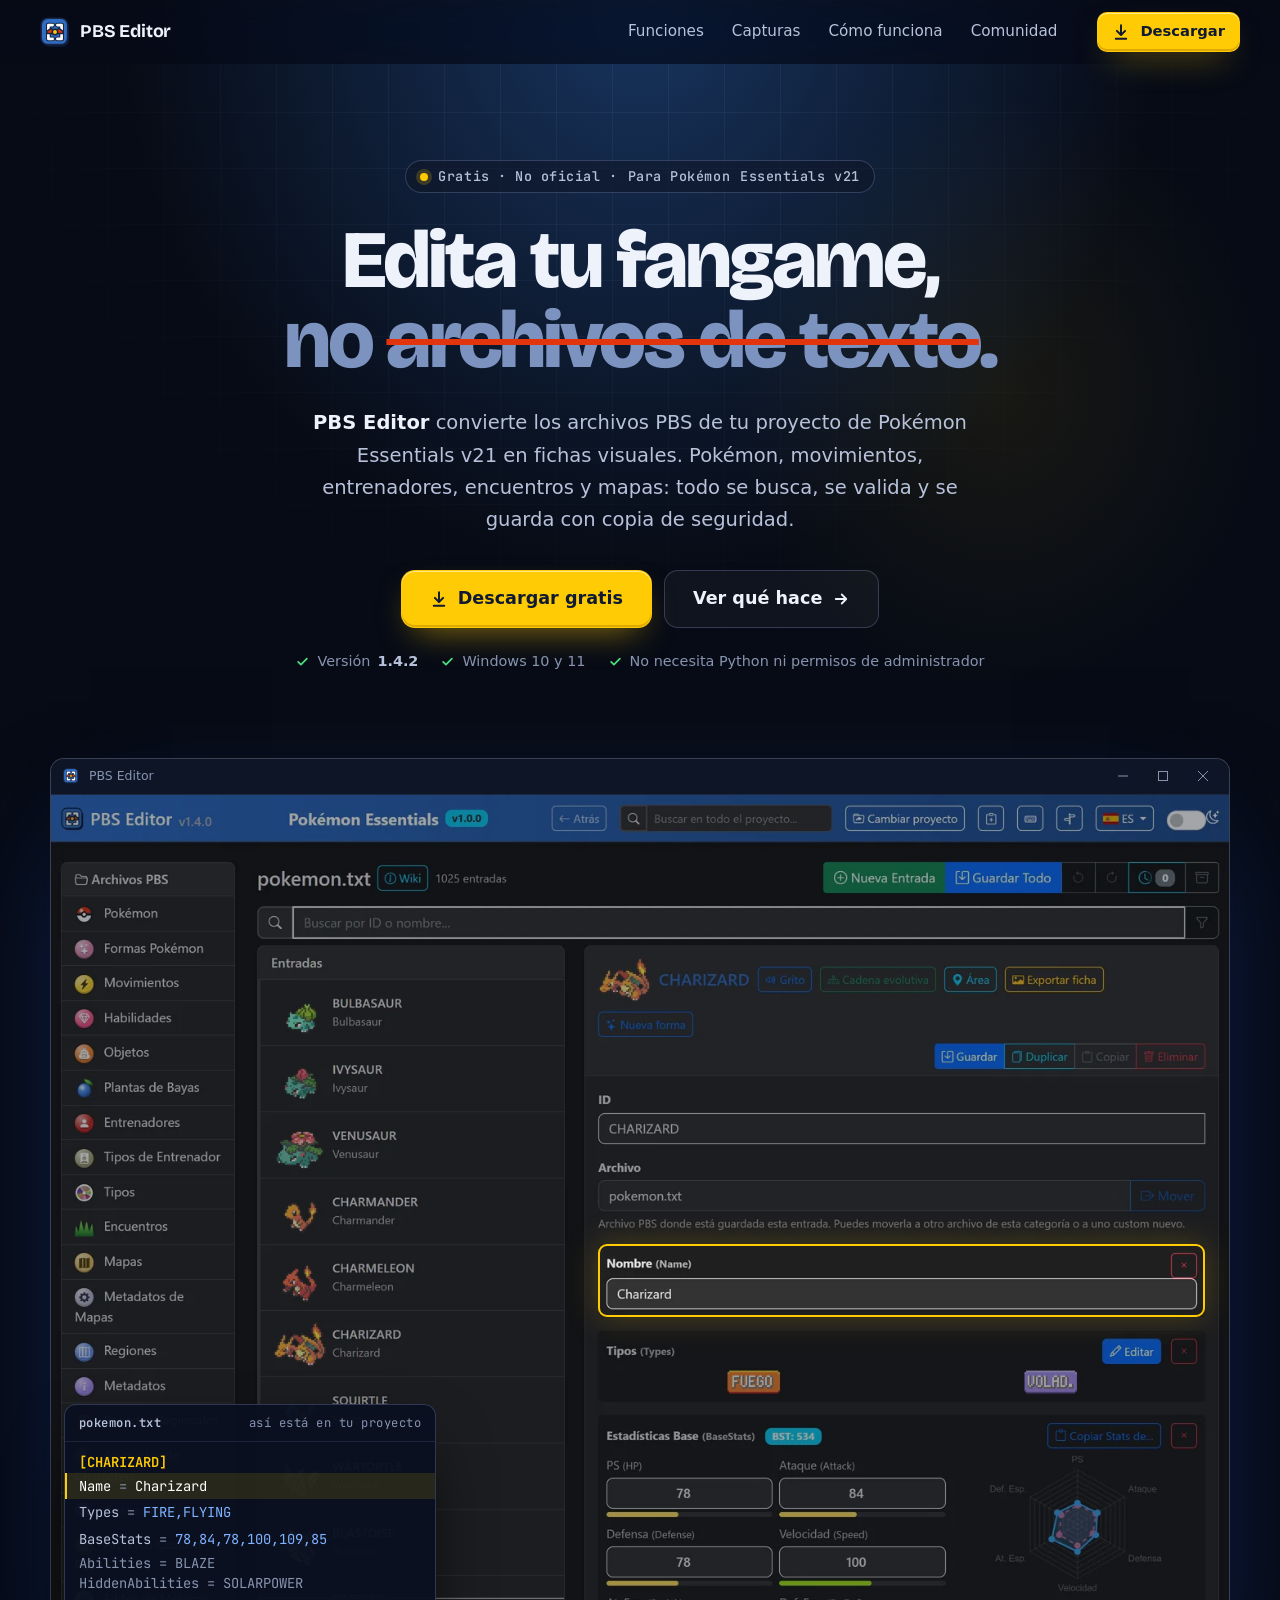
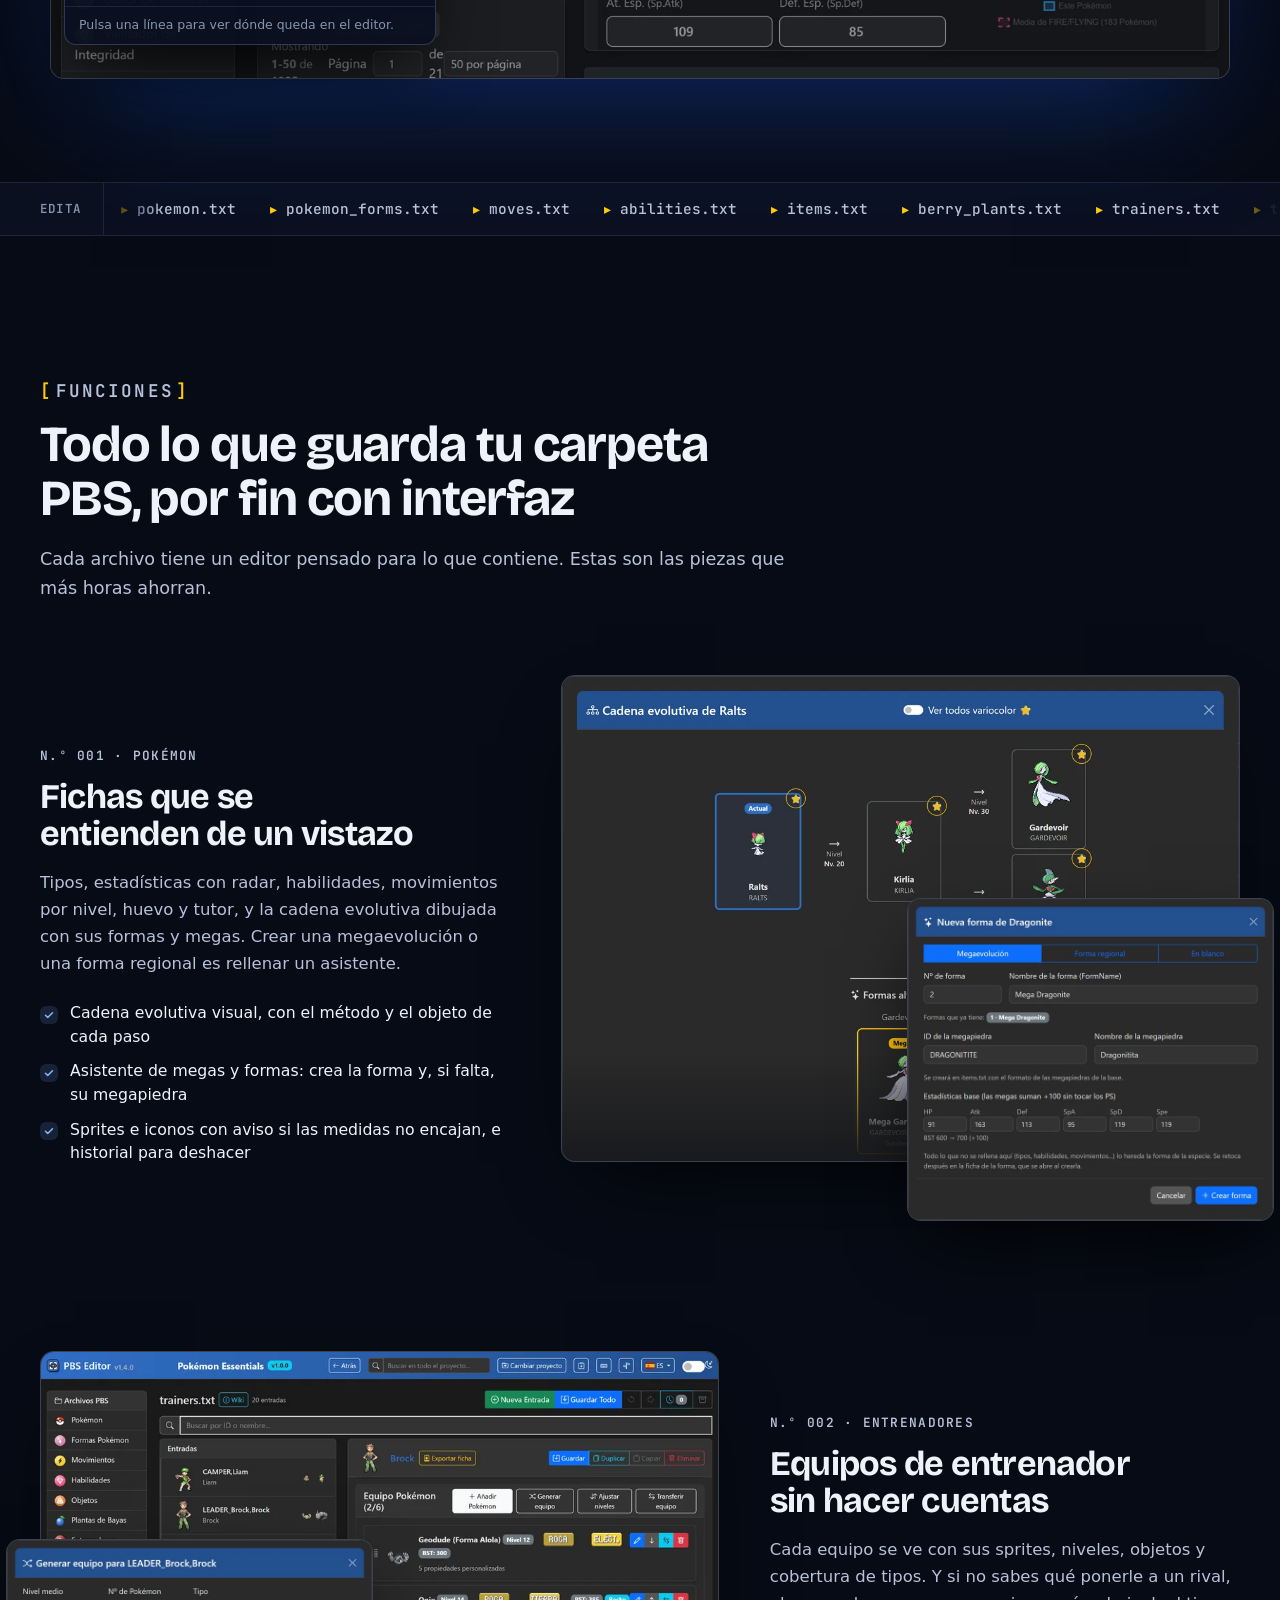
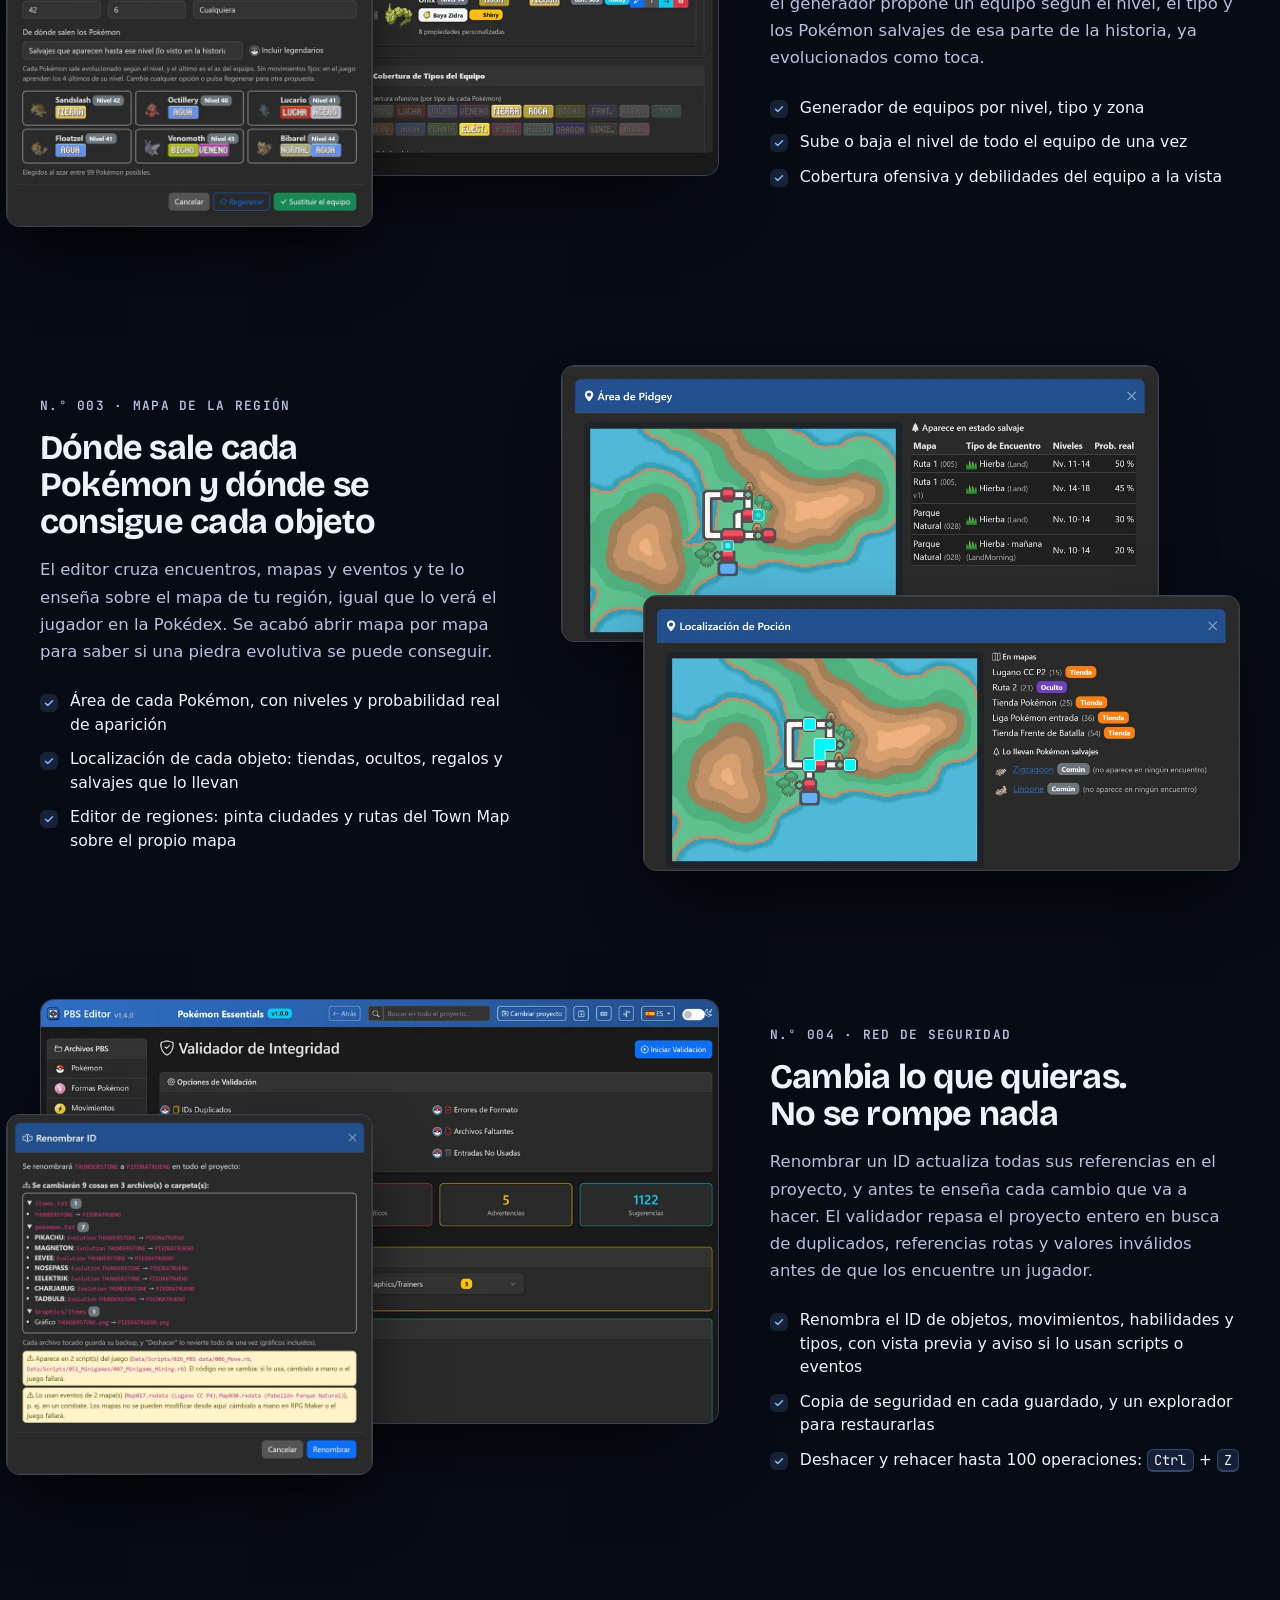
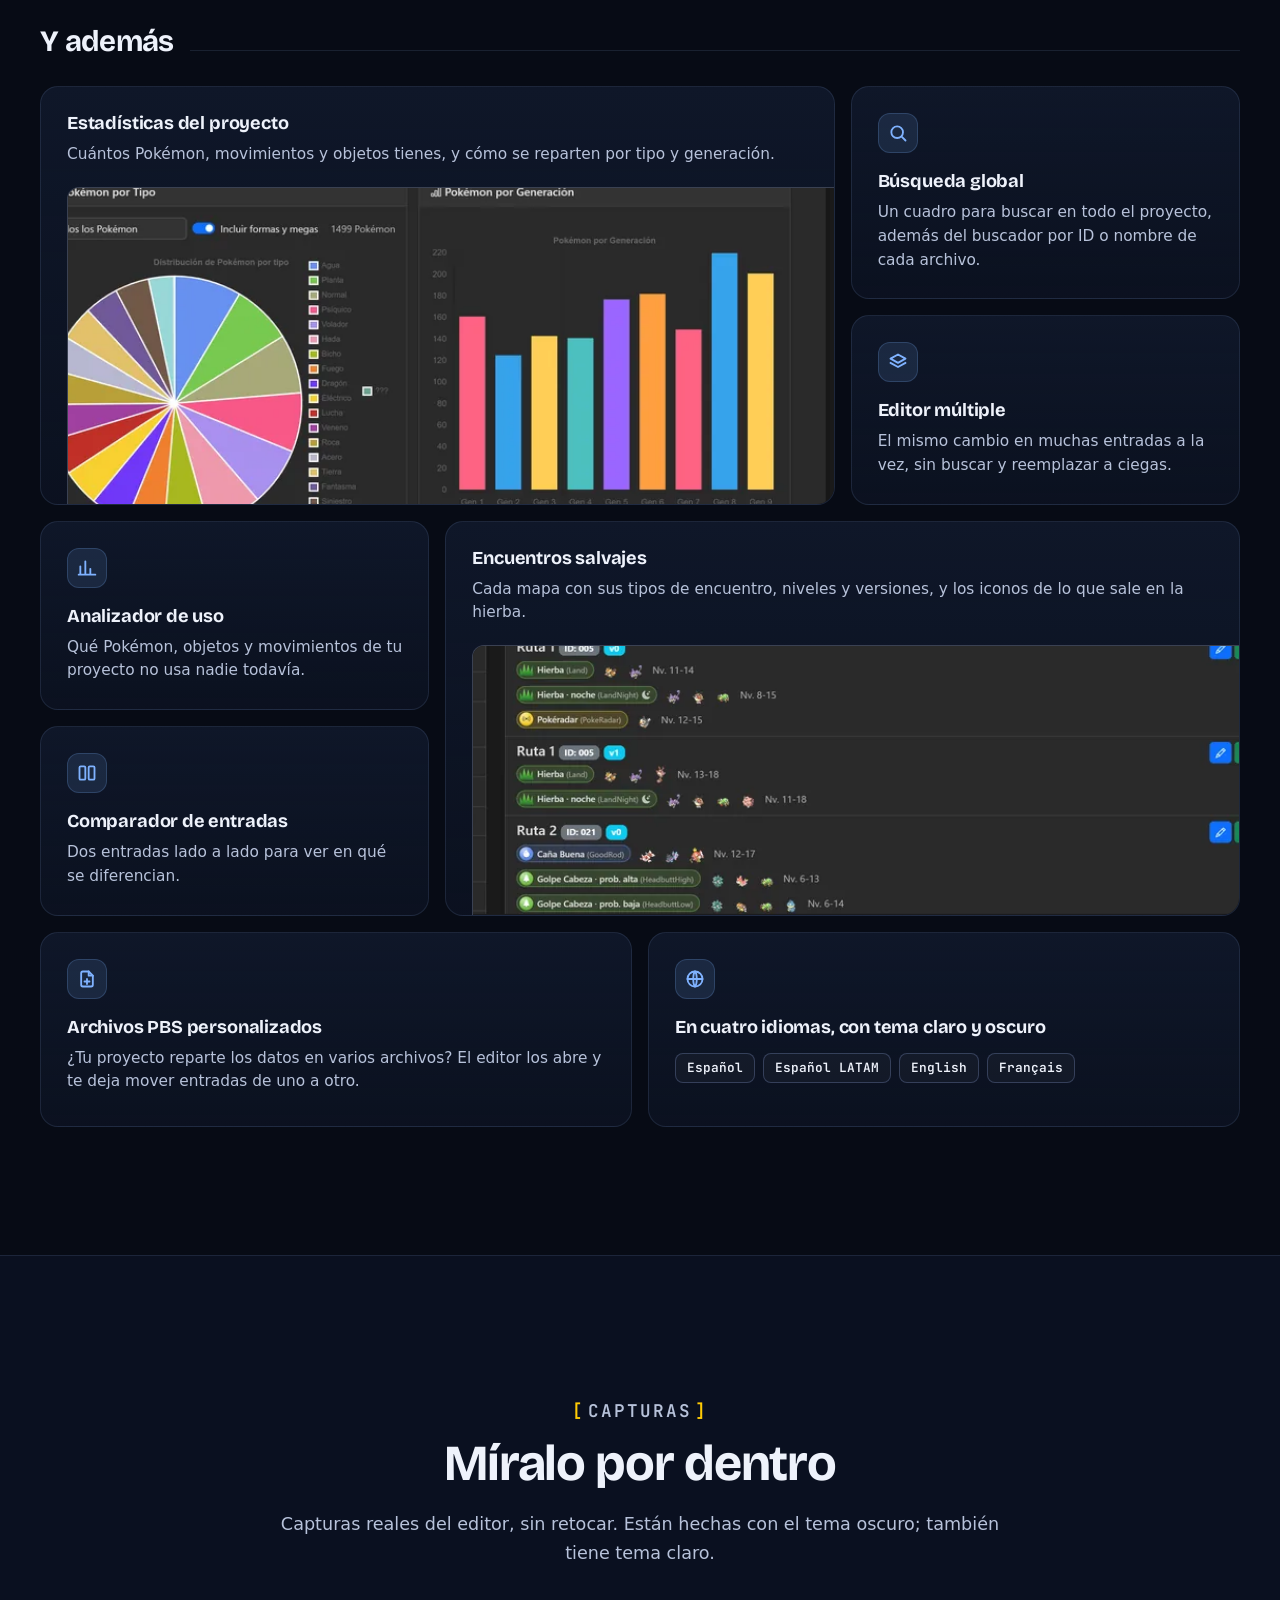
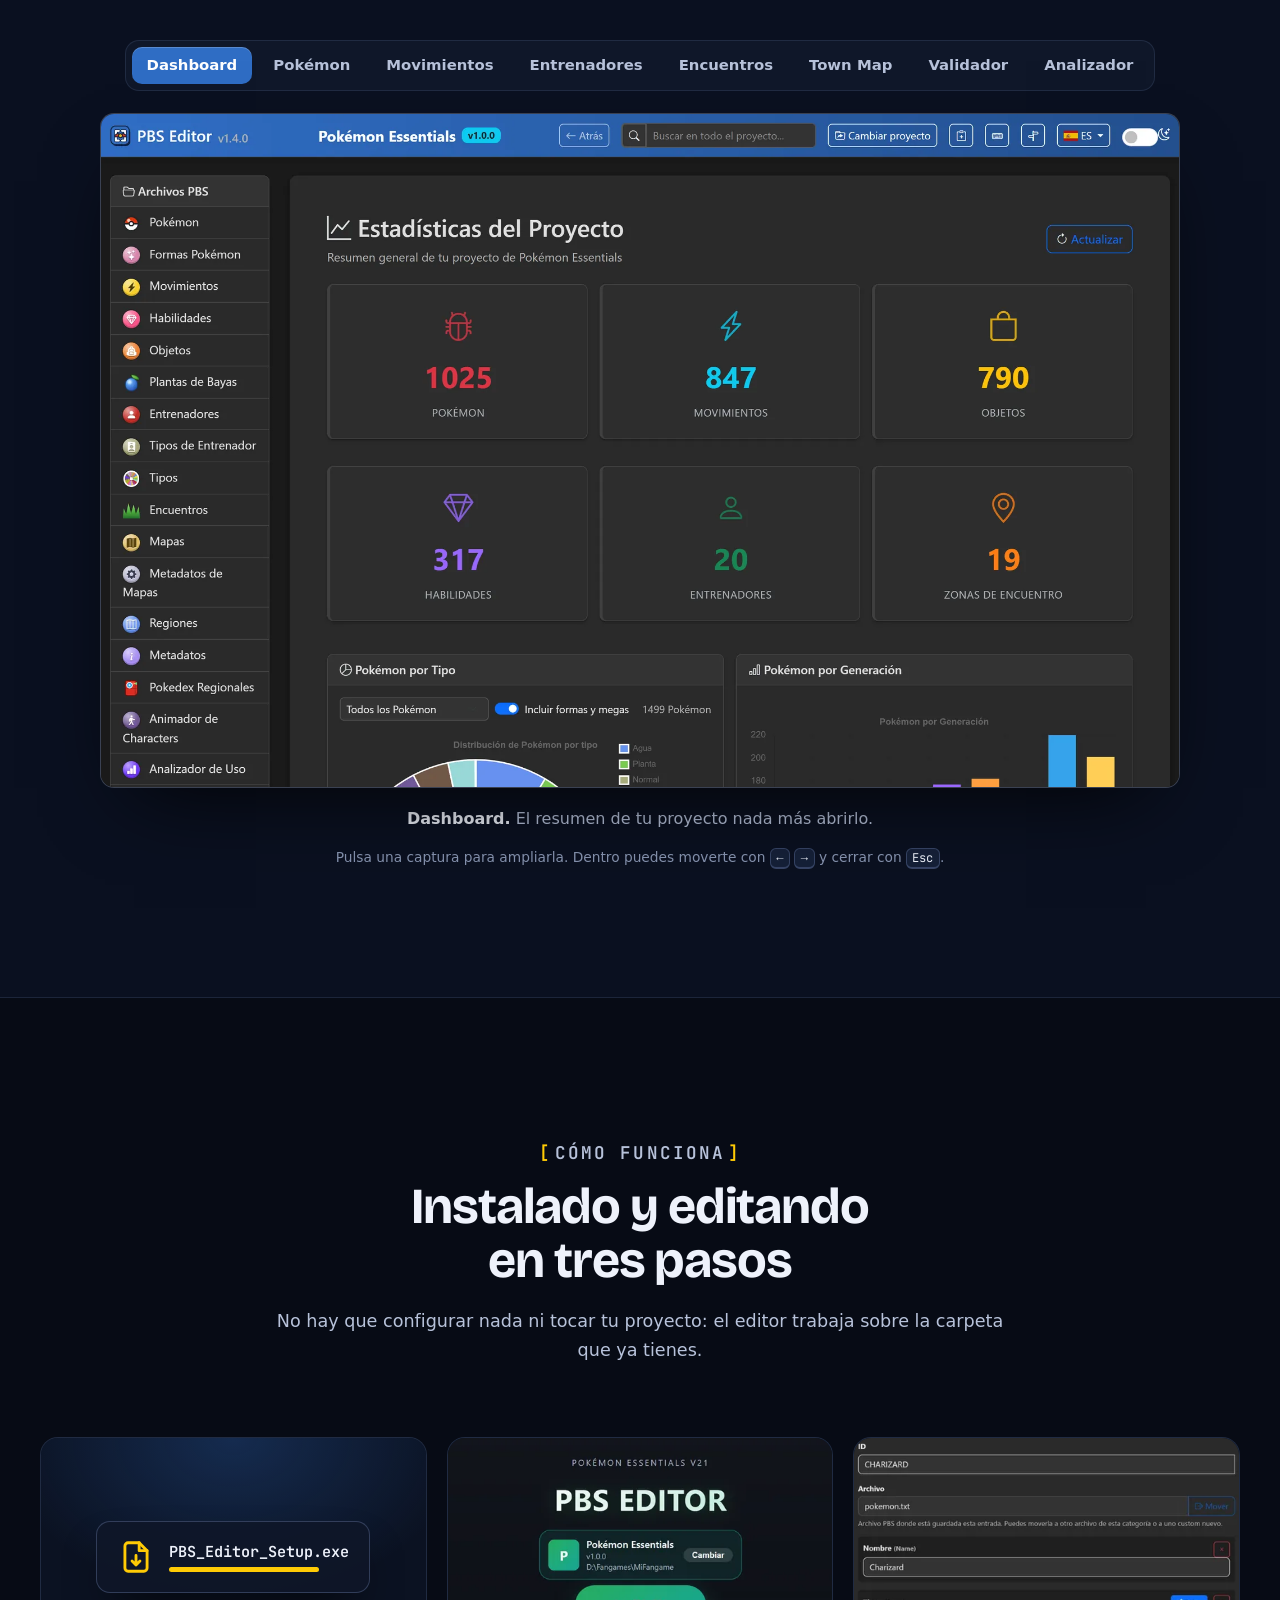
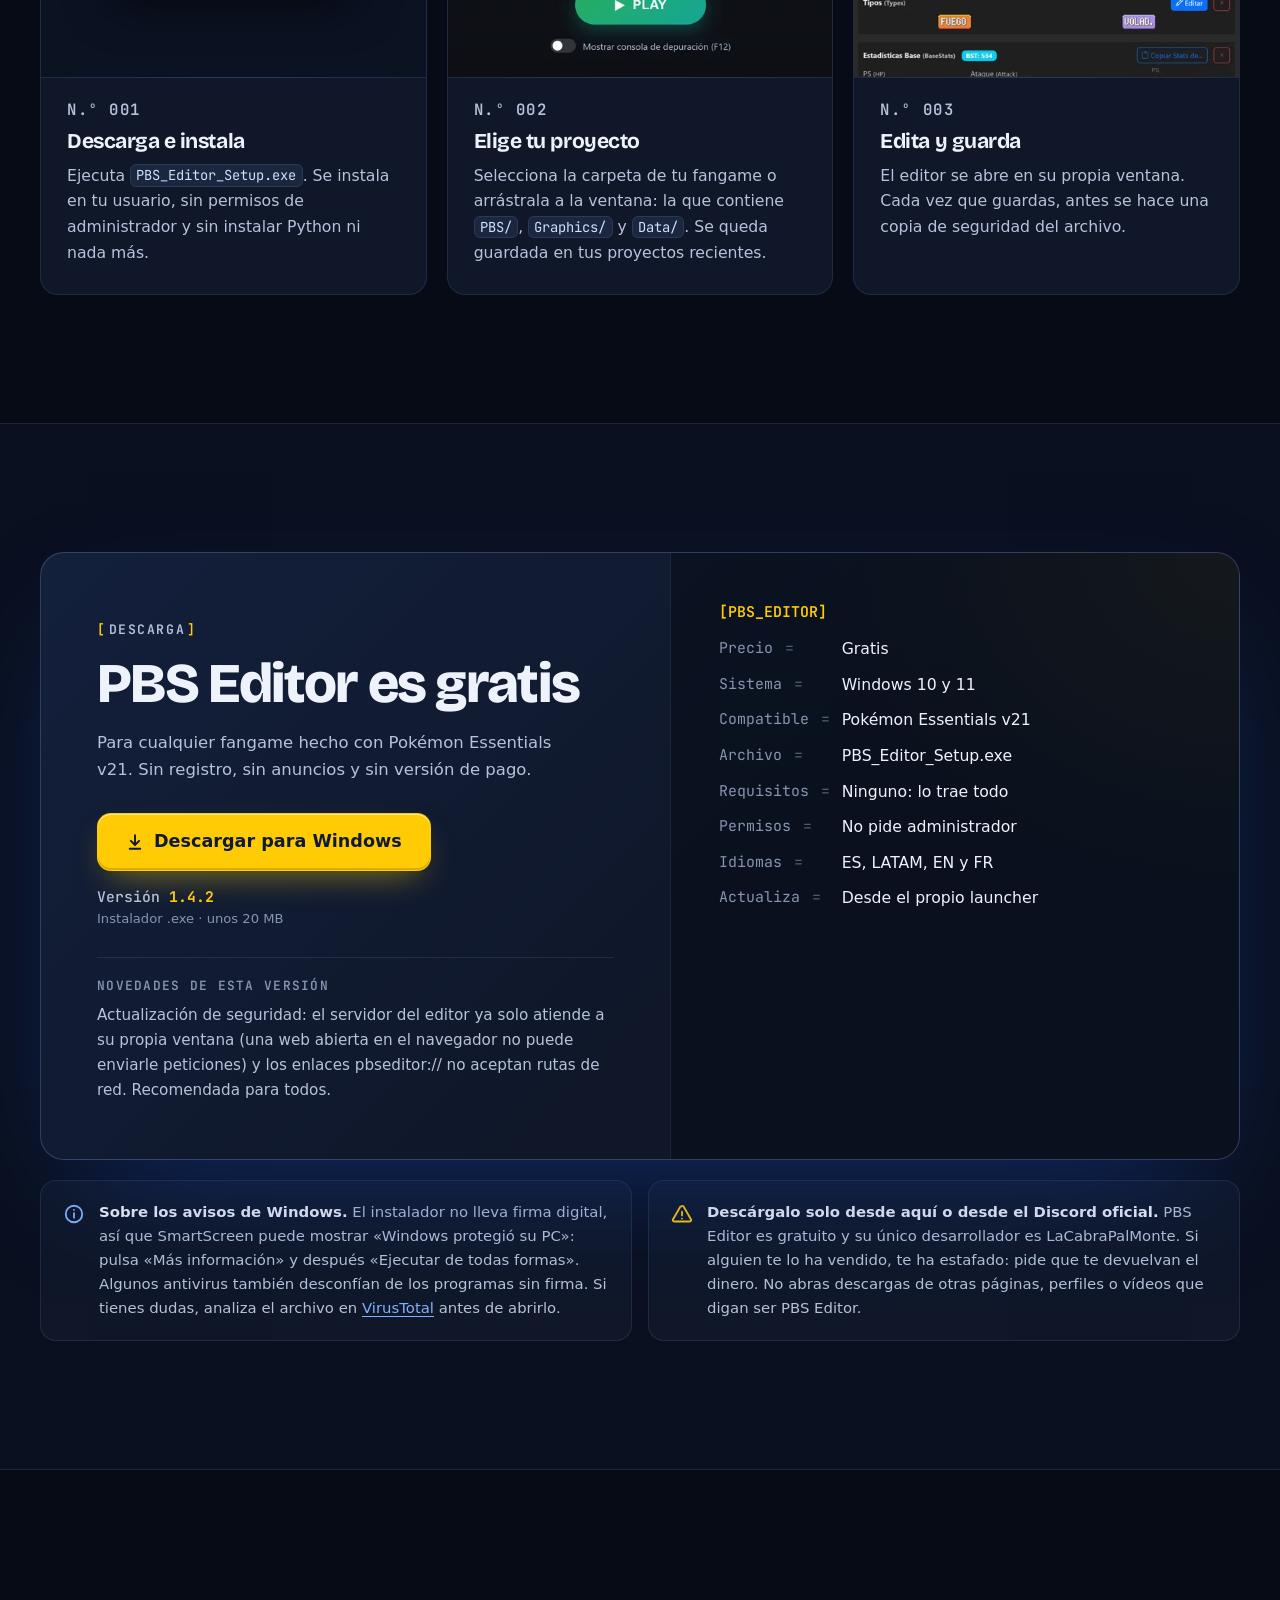
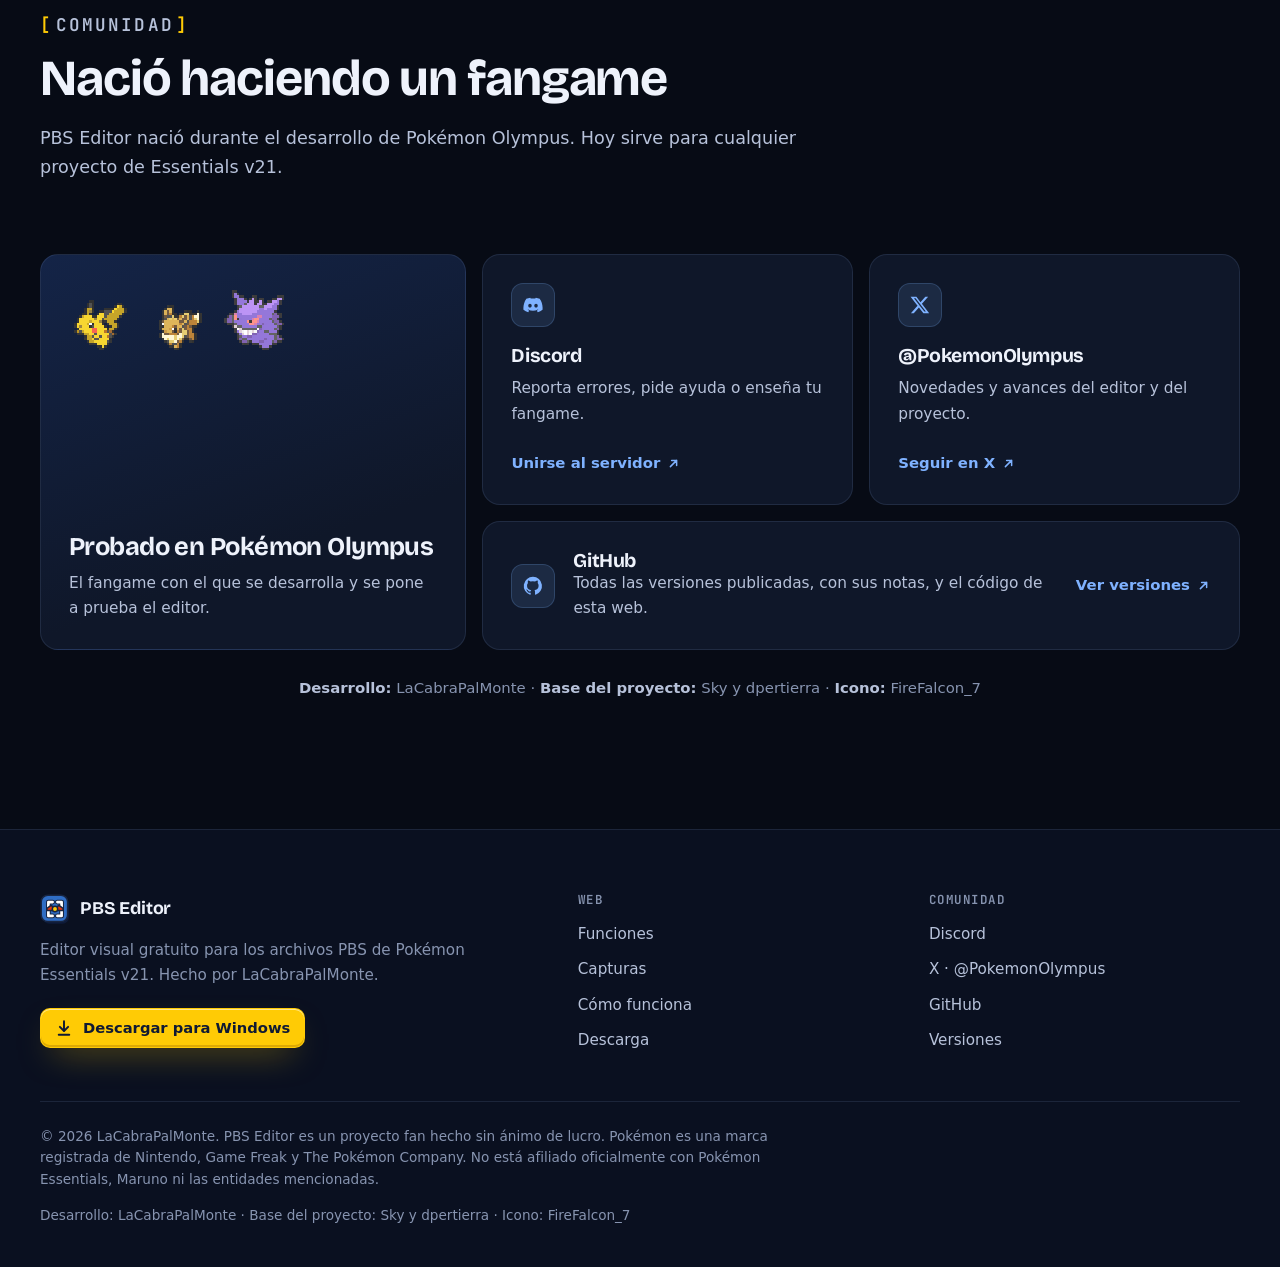
==== commit 2608557c: "Actualiza a la versión 1.4.2" ====
--- a/docs/index.html
+++ b/docs/index.html
@@ -109,7 +109,7 @@
       <a class="btn btn-ghost btn-lg" href="#funciones">Ver qué hace <svg class="go" aria-hidden="true"><use href="#i-go"/></svg></a>
     </div>
     <ul class="hero-meta">
-      <li><svg aria-hidden="true"><use href="#i-ok"/></svg>Versión <b>1.4.1</b></li>
+      <li><svg aria-hidden="true"><use href="#i-ok"/></svg>Versión <b>1.4.2</b></li>
       <li><svg aria-hidden="true"><use href="#i-ok"/></svg>Windows 10 y 11</li>
       <li><svg aria-hidden="true"><use href="#i-ok"/></svg>No necesita Python ni permisos de administrador</li>
     </ul>
@@ -452,7 +452,7 @@
         <p>Para cualquier fangame hecho con Pokémon Essentials v21. Sin registro, sin anuncios y sin versión de pago.</p>
         <div class="dl-cta">
           <a class="btn btn-primary btn-lg" href="https://github.com/LaCabraPalMonte/PBS-Editor/releases/latest/download/PBS_Editor_Setup.exe"><svg aria-hidden="true"><use href="#i-down"/></svg>Descargar para Windows</a>
-          <p class="dl-version">Versión <b>1.4.1</b><small>Instalador .exe · unos 20 MB</small></p>
+          <p class="dl-version">Versión <b>1.4.2</b><small>Instalador .exe · unos 20 MB</small></p>
         </div>
         <div class="dl-notes" id="dlNotes" hidden>
           <h3>Novedades de esta versión</h3>
